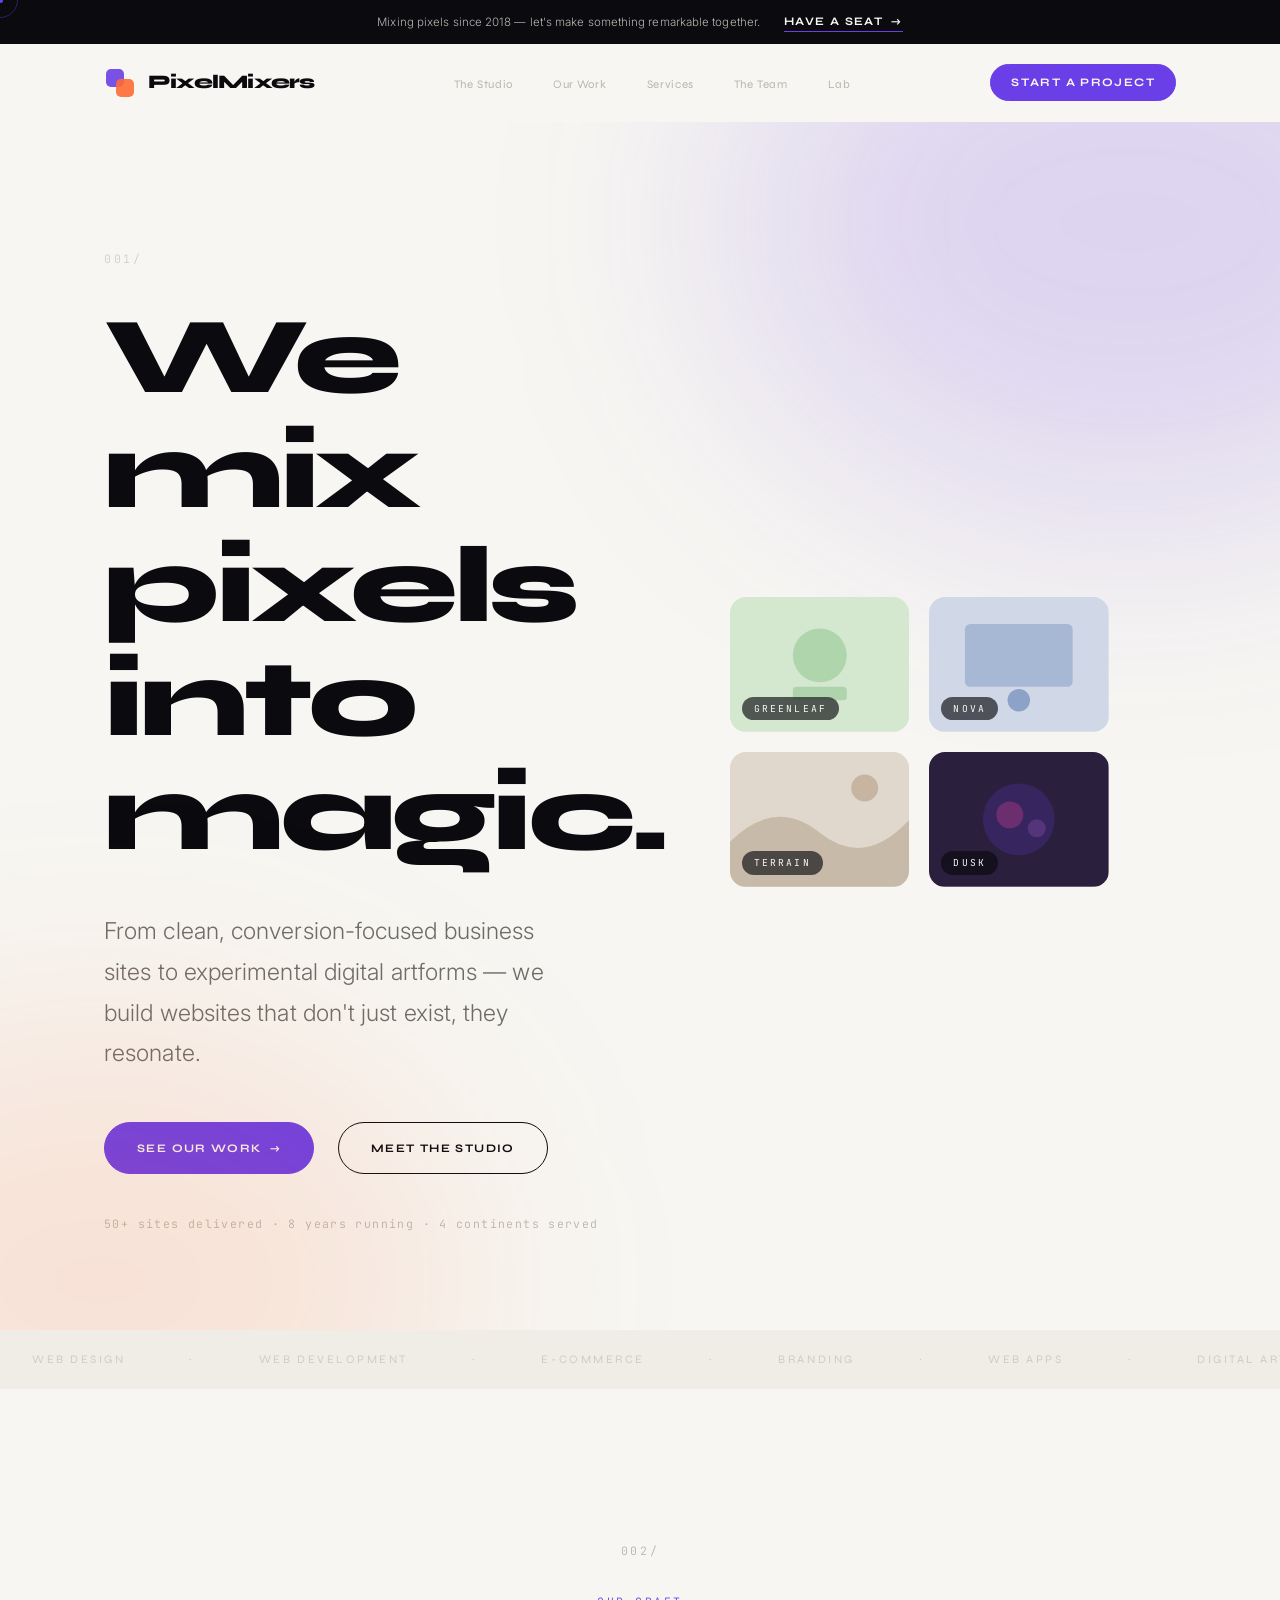
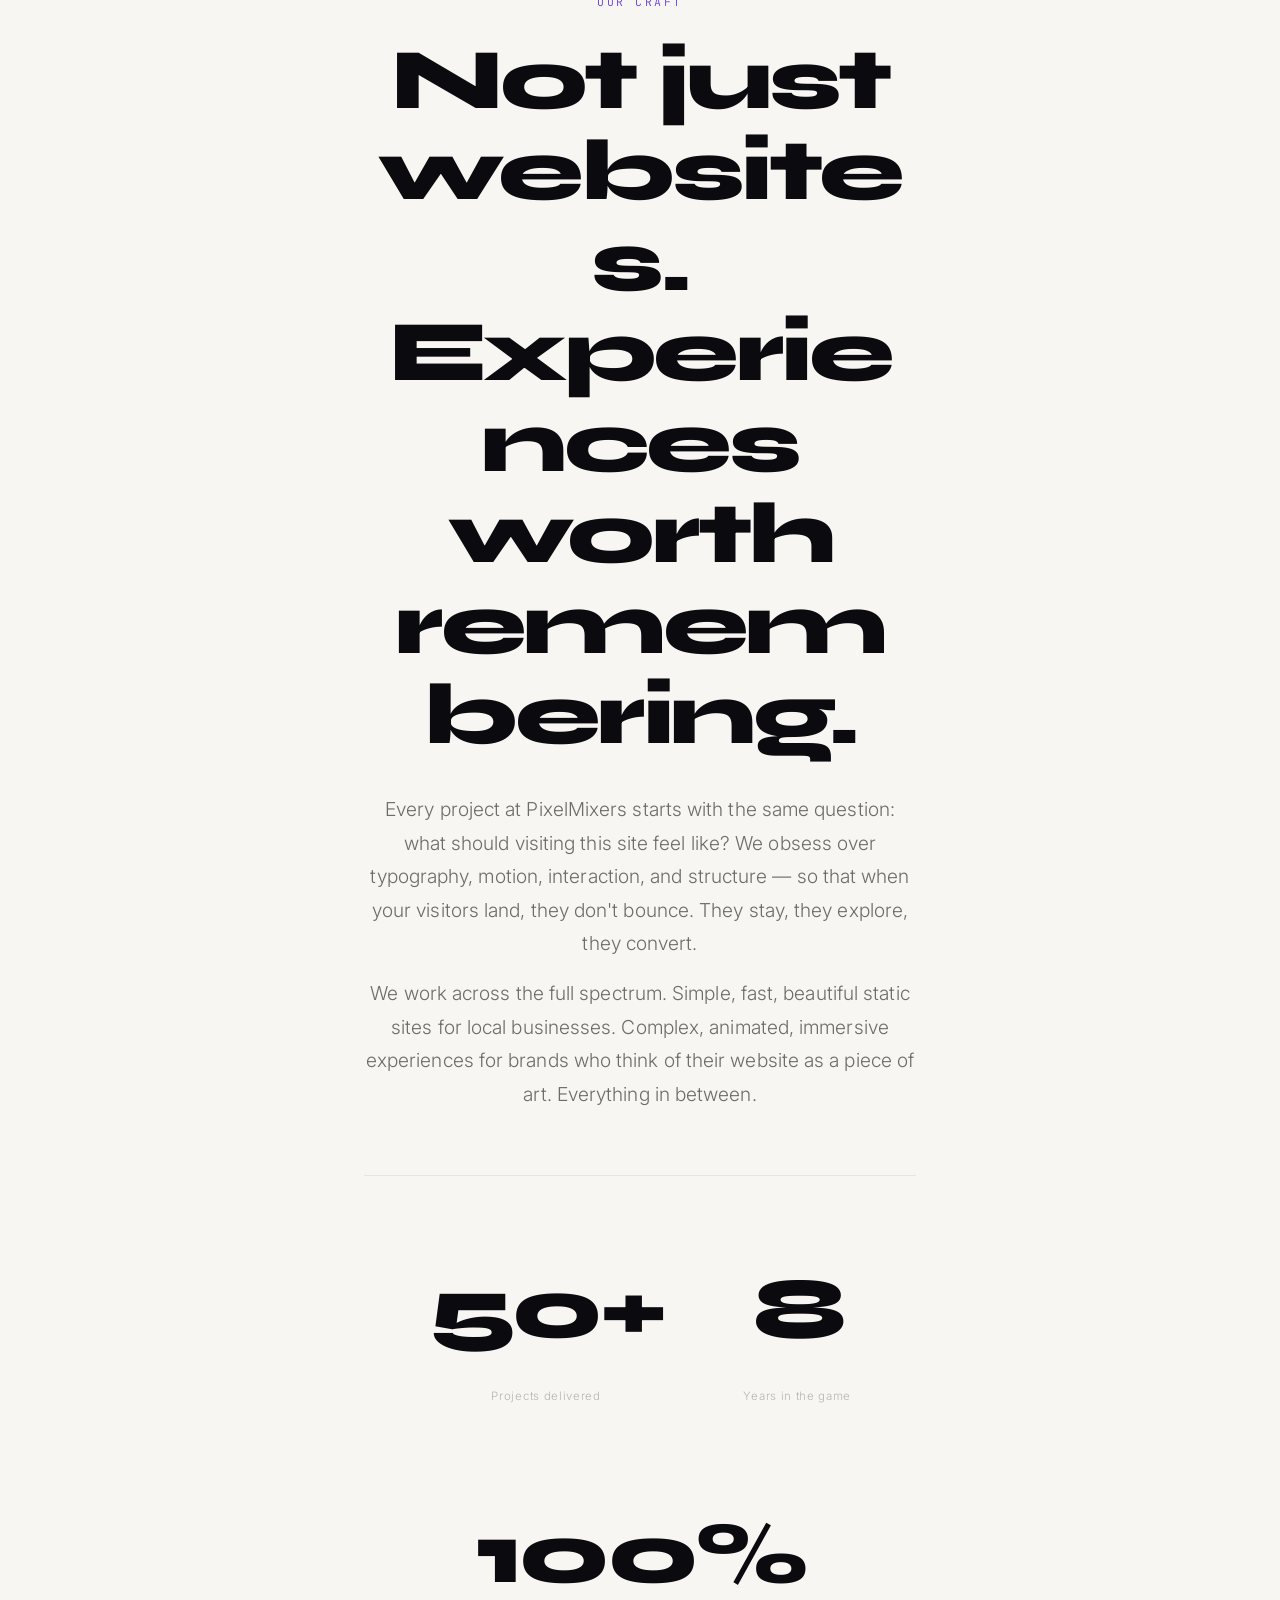
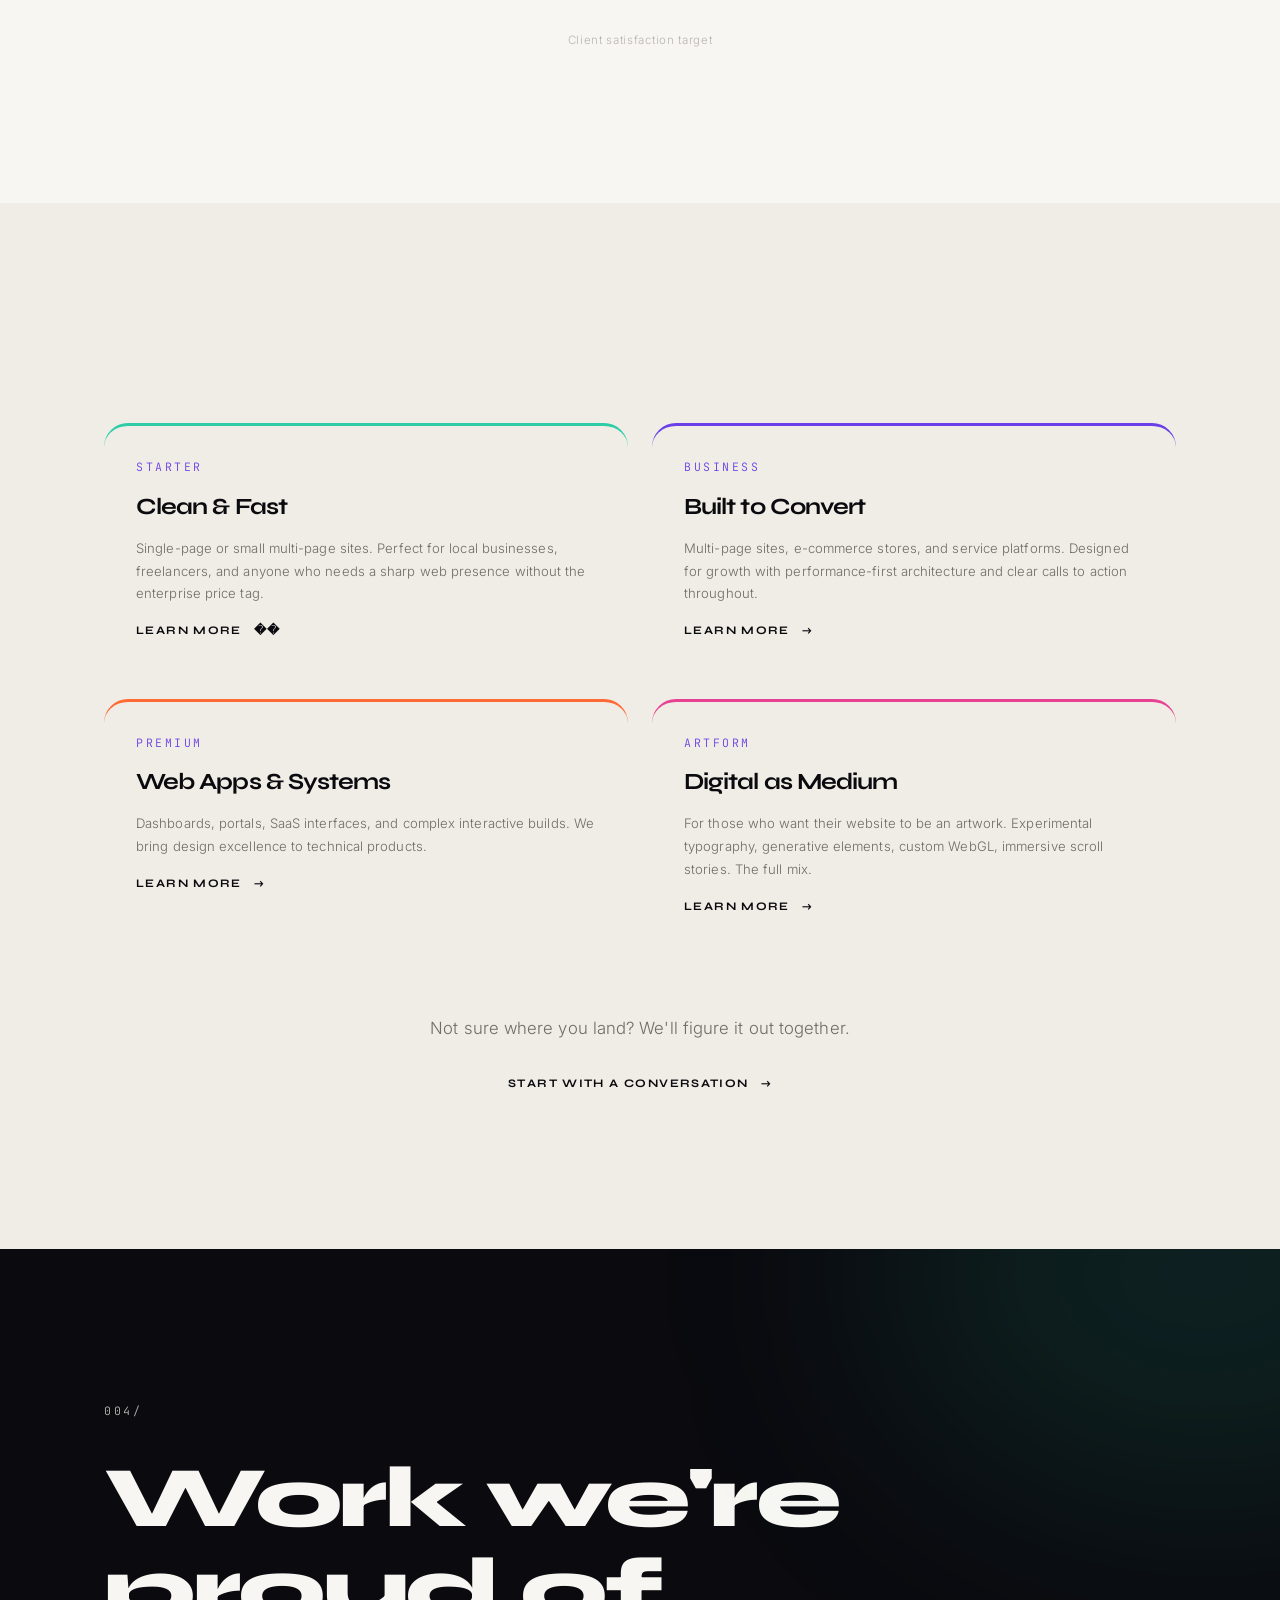
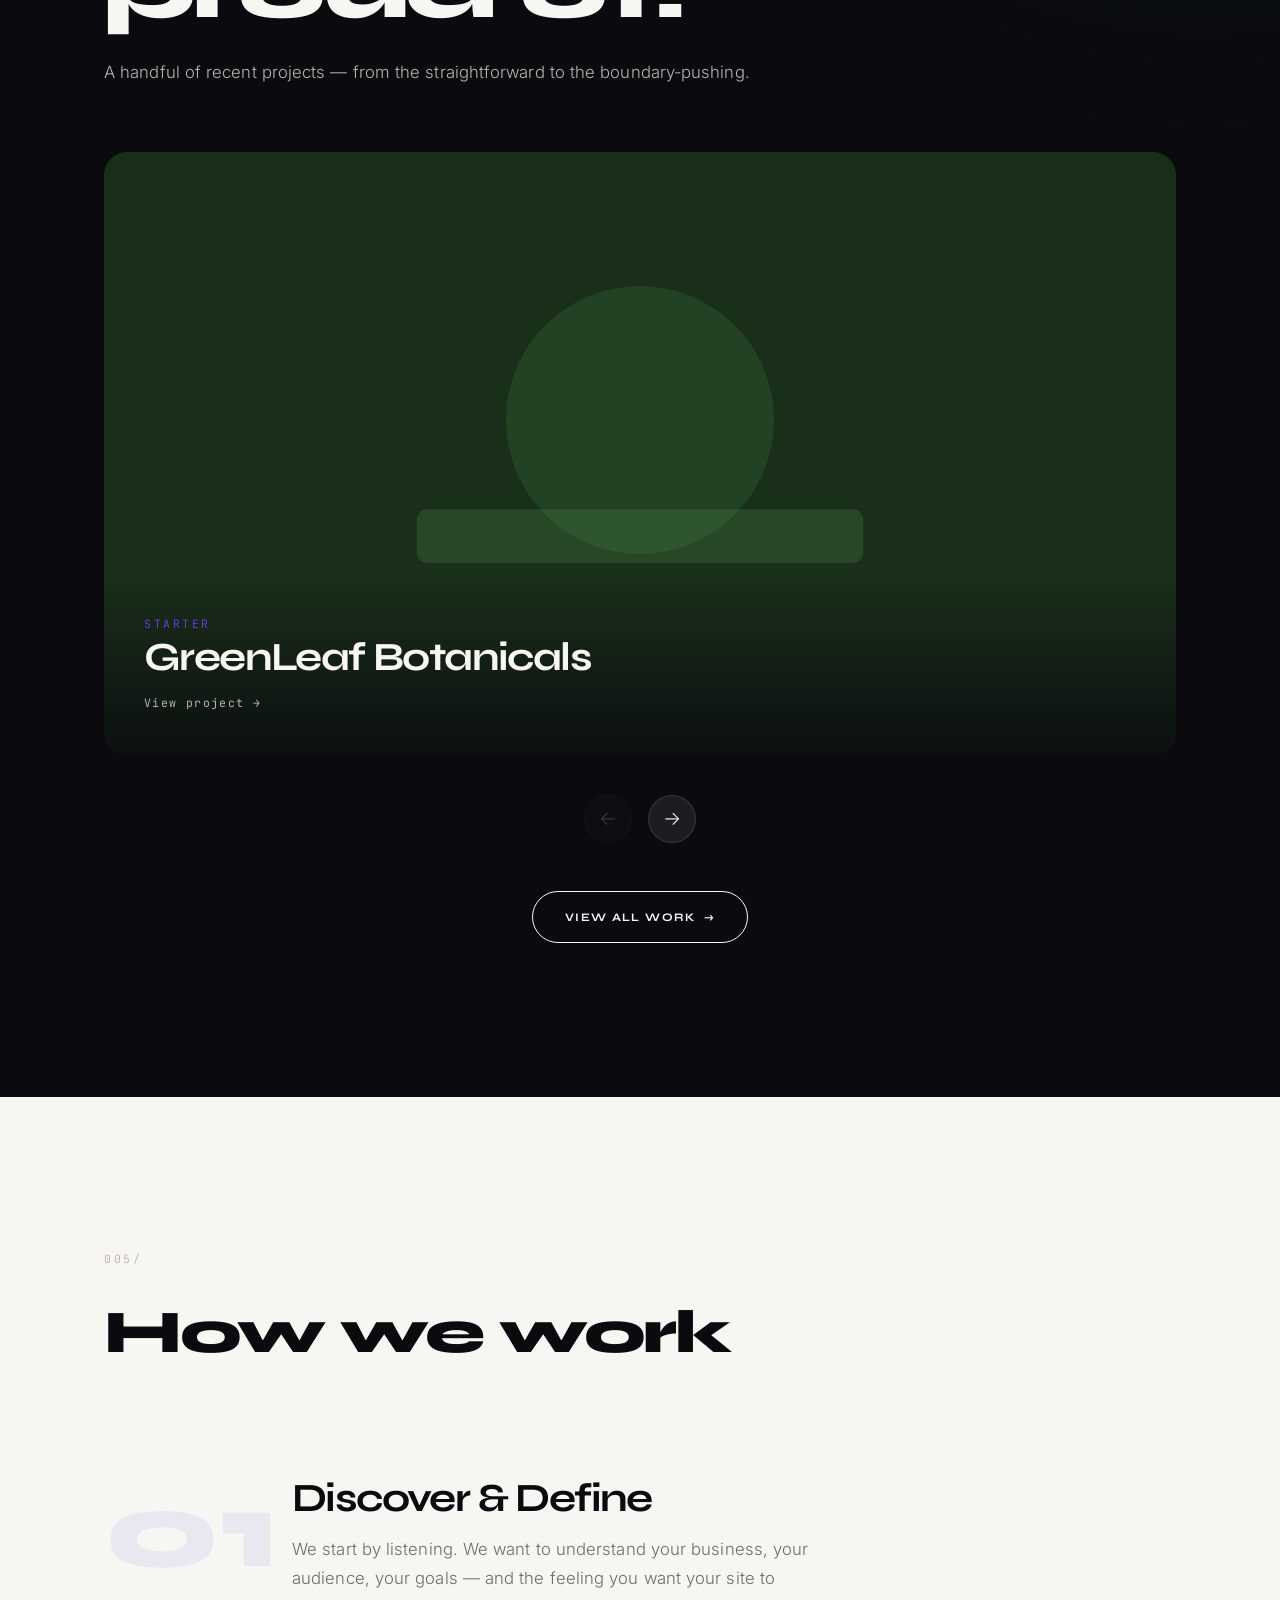
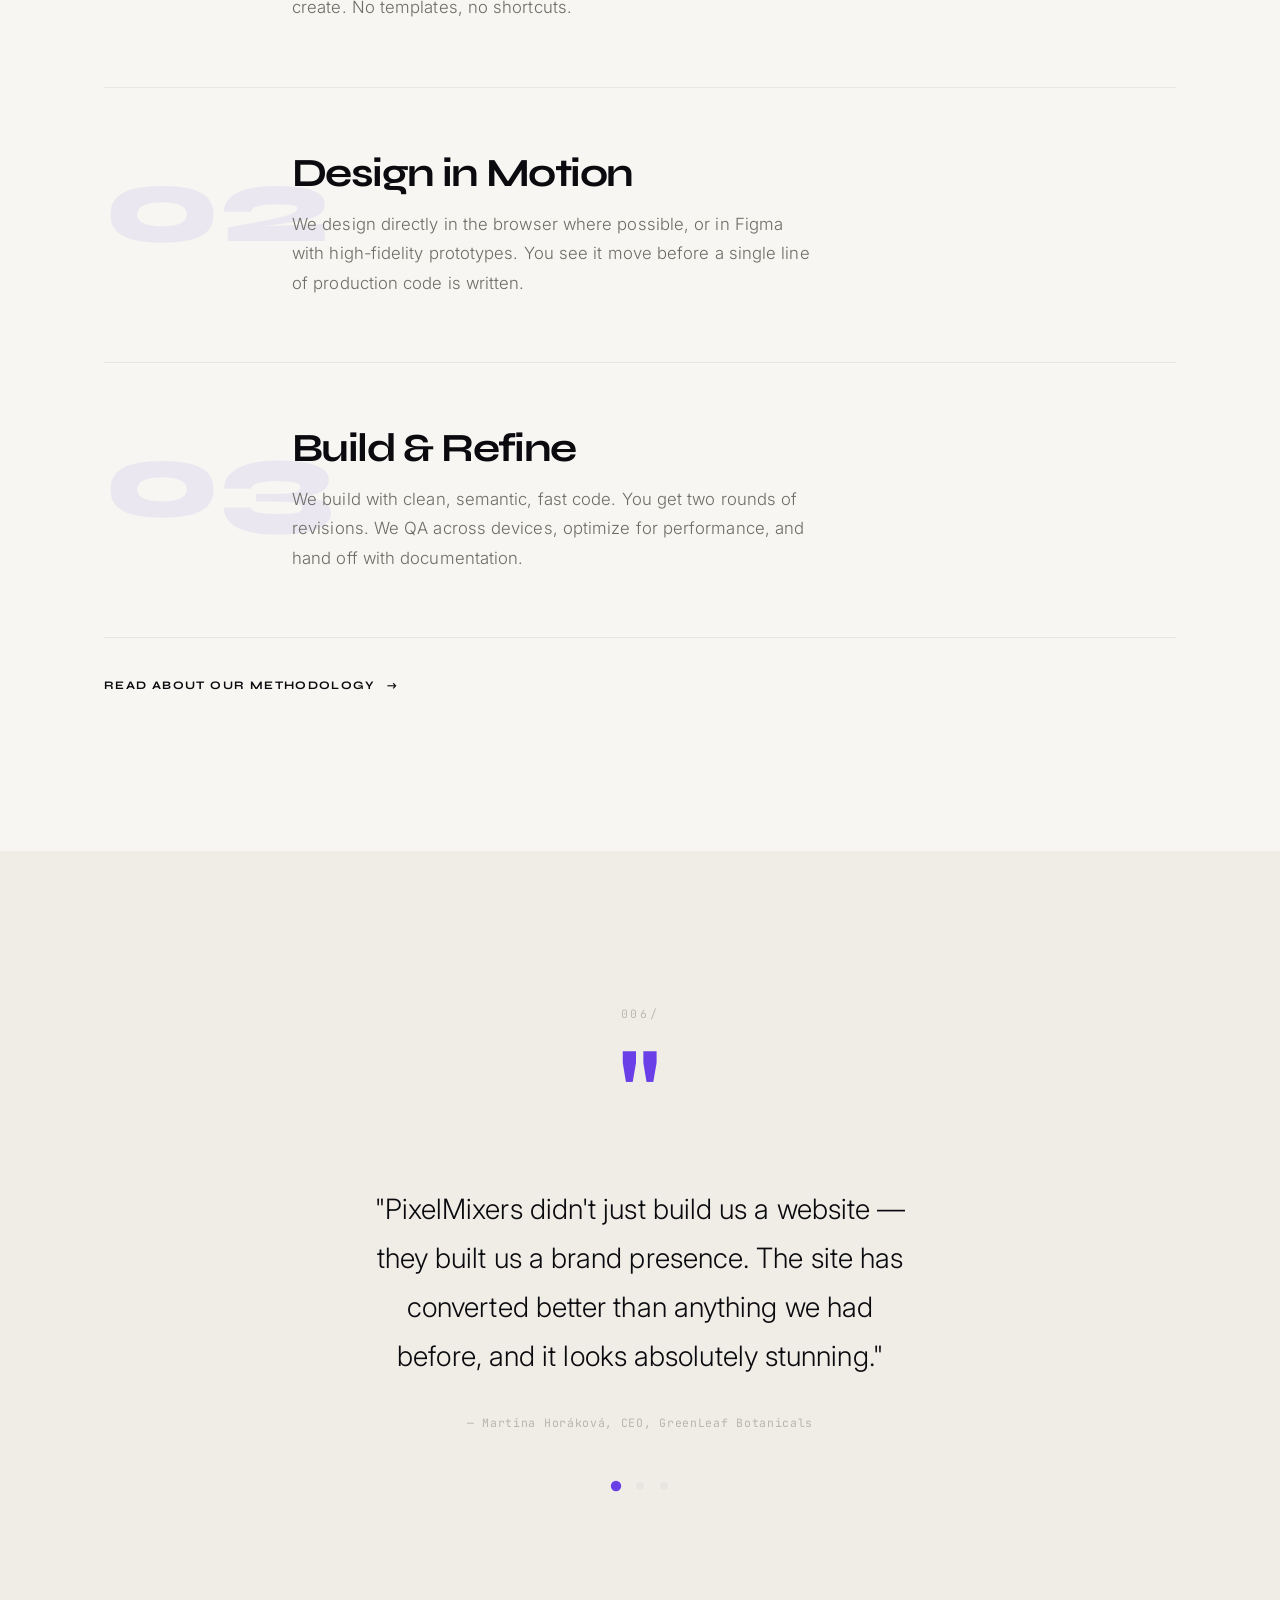
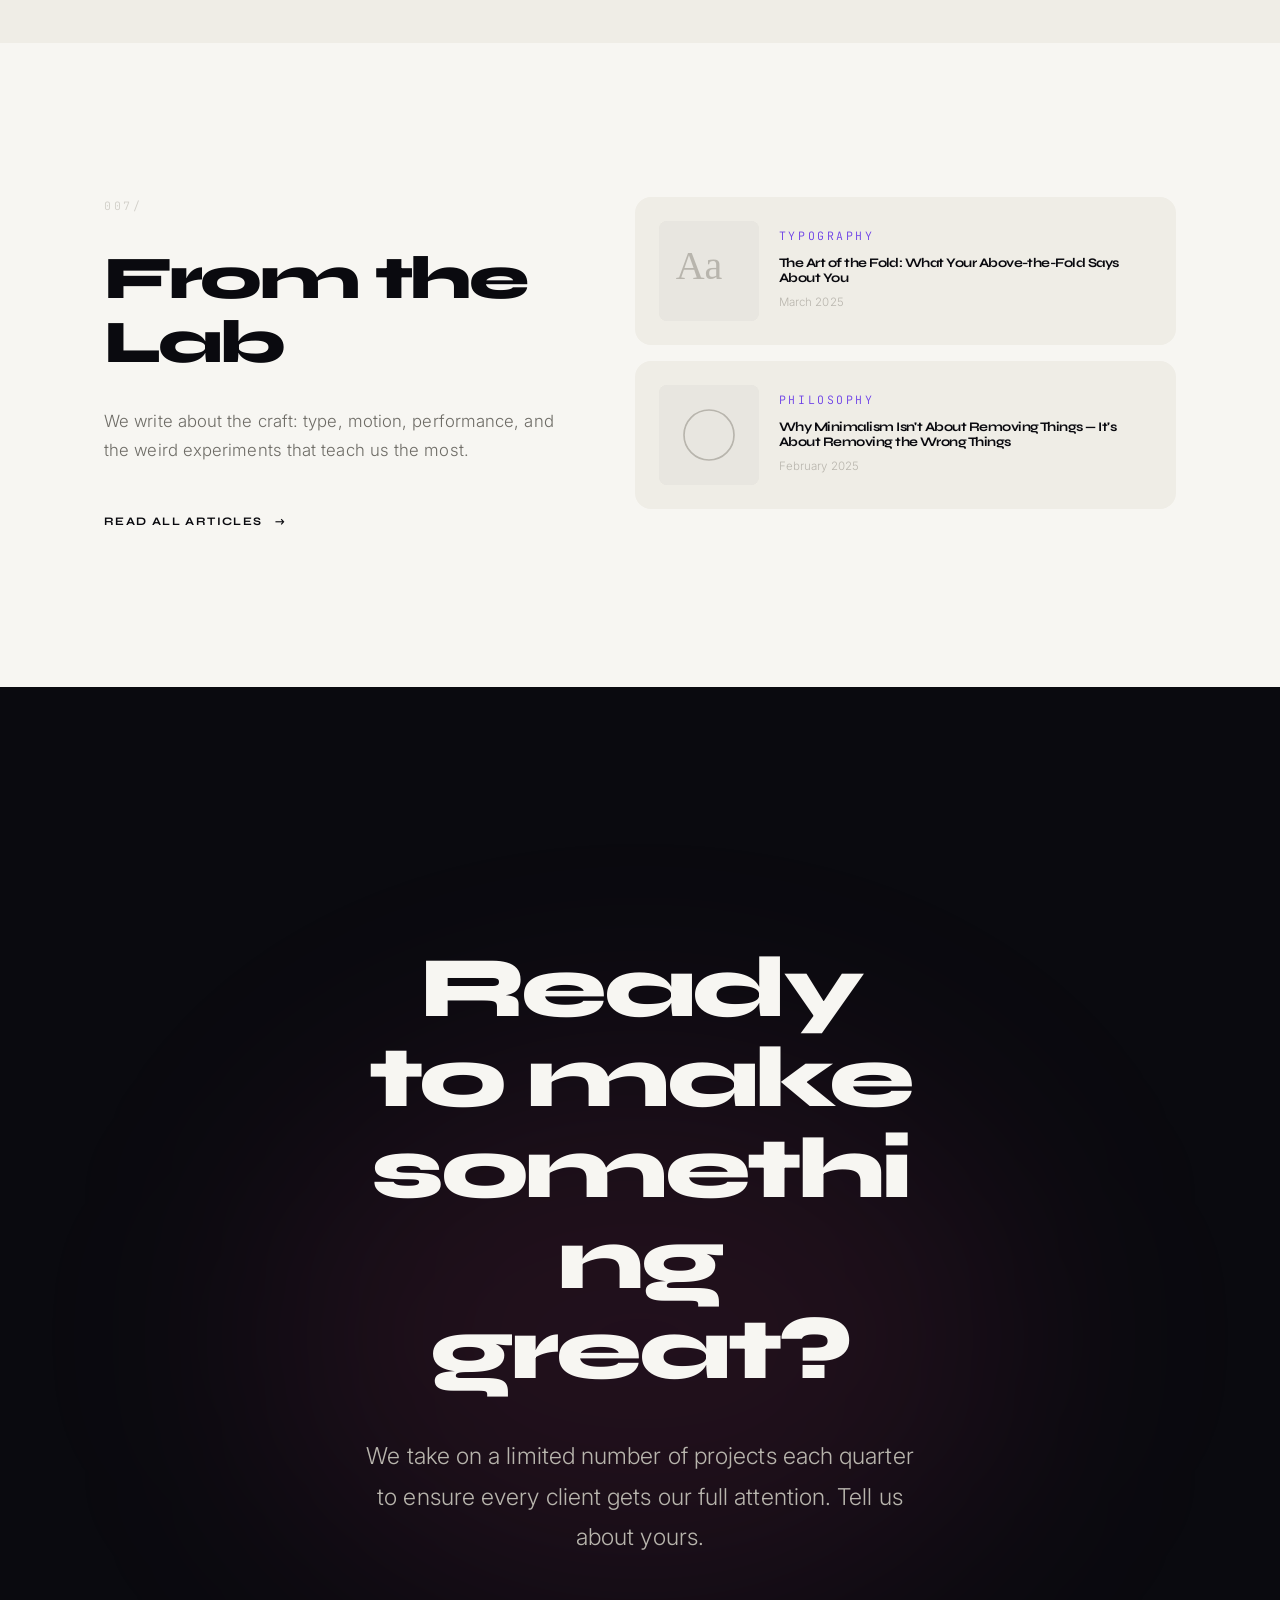
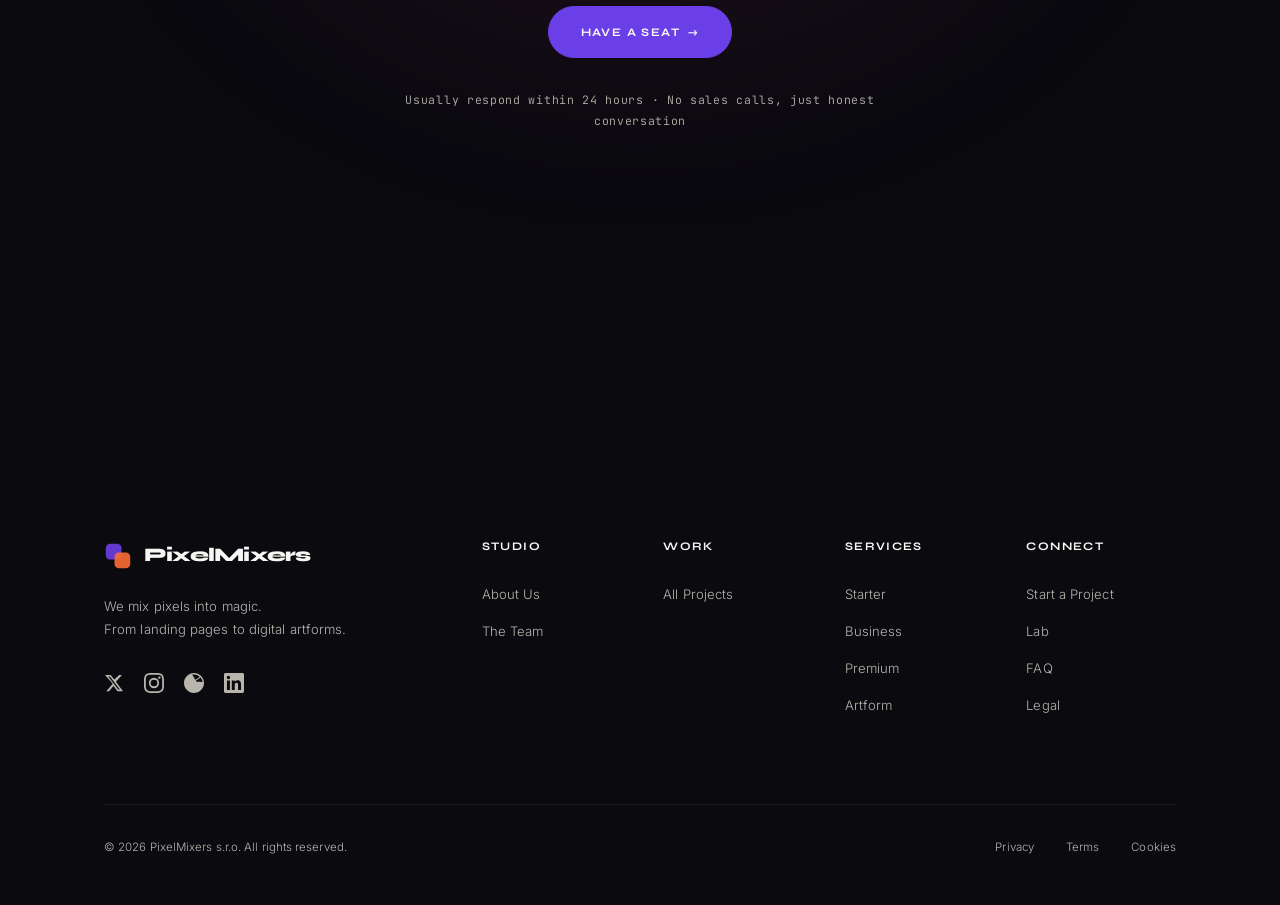
==== index.html @ 15a85266 "Major design overhaul: match anima.ai editorial aesthetic - 2-3x more whitespace between sections (s" ====
<!DOCTYPE html>
<html lang="en">
<head>
  <meta charset="UTF-8">
  <meta name="viewport" content="width=device-width, initial-scale=1.0">
  <title>PixelMixers — We Mix Pixels Into Magic</title>
  <meta name="description" content="PixelMixers is a web design and development studio crafting websites from clean business sites to full digital artforms. Based in Central Europe, working globally.">
  <meta property="og:title" content="PixelMixers — We Mix Pixels Into Magic">
  <meta property="og:description" content="From clean landing pages to experimental digital experiences — we build websites that mean something.">
  <meta property="og:type" content="website">
  <link rel="preconnect" href="https://fonts.googleapis.com">
  <link rel="preconnect" href="https://fonts.gstatic.com" crossorigin>
  <link href="https://fonts.googleapis.com/css2?family=Inter:wght@300;400;500&family=JetBrains+Mono:wght@400&family=Syne:wght@400;700;800&display=swap" rel="stylesheet">
  <link rel="stylesheet" href="/assets/css/tokens.css">
  <link rel="stylesheet" href="/assets/css/typography.css">
  <link rel="stylesheet" href="/assets/css/reset.css">
  <link rel="stylesheet" href="/assets/css/layout.css">
  <link rel="stylesheet" href="/assets/css/components.css">
  <link rel="stylesheet" href="/assets/css/animations.css">
  <link rel="stylesheet" href="/assets/css/pages/home.css">
</head>
<body>

  <!-- CTA Banner -->
  <div class="cta-banner" role="complementary">
    <div class="cta-banner__inner">
      <span class="cta-banner__text">Mixing pixels since 2018 — let's make something remarkable together.</span>
      <a href="/contact/" class="cta-banner__link">Have a seat <span class="arrow" aria-hidden="true">→</span></a>
    </div>
  </div>

  <!-- Navigation -->
  <header class="site-nav" id="site-nav">
    <div class="site-nav__inner">
      <a href="/" class="site-nav__logo" aria-label="PixelMixers — Home">
        <svg class="logo-mark" width="32" height="32" viewBox="0 0 32 32" aria-hidden="true">
          <rect x="2" y="2" width="18" height="18" rx="5" fill="#6B3FE7" opacity="0.9"/>
          <rect x="12" y="12" width="18" height="18" rx="5" fill="#FF6B35" opacity="0.9"/>
        </svg>
        <span class="logo-wordmark">PixelMixers</span>
      </a>
      <nav class="site-nav__links" aria-label="Primary navigation">
        <ul role="list">
          <li><a href="/the-studio/">The Studio</a></li>
          <li><a href="/our-work/">Our Work</a></li>
          <li><a href="/services/">Services</a></li>
          <li><a href="/the-team/">The Team</a></li>
          <li><a href="/lab/">Lab</a></li>
        </ul>
      </nav>
      <div class="site-nav__actions">
        <a href="/contact/" class="btn-primary btn-sm">Start a project</a>
        <button class="nav-toggle" aria-label="Open navigation menu" aria-expanded="false" aria-controls="mobile-nav">
          <span></span><span></span><span></span>
        </button>
      </div>
    </div>
    <div class="mobile-nav" id="mobile-nav" aria-hidden="true">
      <ul role="list">
        <li><a href="/the-studio/">The Studio</a></li>
        <li><a href="/our-work/">Our Work</a></li>
        <li><a href="/services/">Services</a></li>
        <li><a href="/the-team/">The Team</a></li>
        <li><a href="/lab/">Lab</a></li>
        <li><a href="/contact/">Start a project</a></li>
      </ul>
    </div>
  </header>

  <main class="page-enter">

    <!-- 001/ Hero -->
    <section class="section section--chalk hero">
      <div class="glow-ellipse glow-ellipse--violet glow-ellipse--top-right" aria-hidden="true"></div>
      <div class="glow-ellipse glow-ellipse--tangerine glow-ellipse--bottom-left" aria-hidden="true"></div>
      <div class="container">
        <div class="hero__grid">
          <div>
            <span class="section-label">001/</span>
            <h1 class="hero__heading" data-reveal="fade-up">We mix pixels<br>into magic.</h1>
            <p class="hero__sub" data-reveal="fade-up" data-reveal-delay="100">
              From clean, conversion-focused business sites to experimental digital artforms —
              we build websites that don't just exist, they resonate.
            </p>
            <div class="hero__ctas" data-reveal="fade-up" data-reveal-delay="200">
              <a href="/our-work/" class="btn-primary">See our work <span class="arrow" aria-hidden="true">→</span></a>
              <a href="/the-studio/" class="btn-secondary">Meet the studio</a>
            </div>
            <p class="hero__proof" data-reveal="fade-in" data-reveal-delay="400">
              50+ sites delivered · 8 years running · 4 continents served
            </p>
          </div>
          <div class="hero__mosaic" data-reveal="fade-up" data-reveal-delay="300">
            <div class="hero__thumb">
              <svg viewBox="0 0 400 300" xmlns="http://www.w3.org/2000/svg"><rect width="400" height="300" fill="#D4E8D0"/><circle cx="200" cy="130" r="60" fill="#8BC48A" opacity="0.5"/><rect x="140" y="200" width="120" height="30" rx="8" fill="#5BA35B" opacity="0.3"/></svg>
              <span class="hero__thumb-label">Greenleaf</span>
            </div>
            <div class="hero__thumb">
              <svg viewBox="0 0 400 300" xmlns="http://www.w3.org/2000/svg"><rect width="400" height="300" fill="#D0D8E8"/><rect x="80" y="60" width="240" height="140" rx="12" fill="#4A6FA5" opacity="0.3"/><circle cx="200" cy="230" r="25" fill="#4A6FA5" opacity="0.5"/></svg>
              <span class="hero__thumb-label">Nova</span>
            </div>
            <div class="hero__thumb">
              <svg viewBox="0 0 400 300" xmlns="http://www.w3.org/2000/svg"><rect width="400" height="300" fill="#E0D8CC"/><path d="M0 200 Q100 100 200 180 Q300 260 400 150 L400 300 L0 300Z" fill="#8B7355" opacity="0.3"/><circle cx="300" cy="80" r="30" fill="#A08060" opacity="0.4"/></svg>
              <span class="hero__thumb-label">Terrain</span>
            </div>
            <div class="hero__thumb">
              <svg viewBox="0 0 400 300" xmlns="http://www.w3.org/2000/svg"><rect width="400" height="300" fill="#2A1F3D"/><circle cx="200" cy="150" r="80" fill="#6B3FE7" opacity="0.2"/><circle cx="180" cy="140" r="30" fill="#E84393" opacity="0.3"/><circle cx="240" cy="170" r="20" fill="#9B59B6" opacity="0.3"/></svg>
              <span class="hero__thumb-label">Dusk</span>
            </div>
          </div>
        </div>
      </div>
    </section>

    <!-- Marquee -->
    <div class="marquee" aria-hidden="true">
      <div class="marquee__track">
        <span>Web Design</span><span>·</span><span>Web Development</span><span>·</span>
        <span>E-Commerce</span><span>·</span><span>Branding</span><span>·</span>
        <span>Web Apps</span><span>·</span><span>Digital Artforms</span><span>·</span>
        <span>Web Design</span><span>·</span><span>Web Development</span><span>·</span>
        <span>E-Commerce</span><span>·</span><span>Branding</span><span>·</span>
        <span>Web Apps</span><span>·</span><span>Digital Artforms</span><span>·</span>
      </div>
    </div>

    <!-- 002/ What We Do -->
    <section class="section section--chalk">
      <div class="container container--text text-center">
        <span class="section-label" data-reveal="fade-in">002/</span>
        <span class="eyebrow" data-reveal="fade-in">Our Craft</span>
        <h2 class="home-heading" data-reveal="fade-up">
          Not just websites.<br>Experiences worth<br>remembering.
        </h2>
        <p class="home-body" data-reveal="fade-up" data-reveal-delay="100">
          Every project at PixelMixers starts with the same question: what should visiting this site
          feel like? We obsess over typography, motion, interaction, and structure — so that when
          your visitors land, they don't bounce. They stay, they explore, they convert.
        </p>
        <p class="home-body" style="margin-top:var(--space-4)" data-reveal="fade-up" data-reveal-delay="150">
          We work across the full spectrum. Simple, fast, beautiful static sites for local businesses.
          Complex, animated, immersive experiences for brands who think of their website as a
          piece of art. Everything in between.
        </p>
        <div class="stats" data-reveal="fade-up" data-reveal-delay="200">
          <div class="text-center">
            <div class="stat__number">50+</div>
            <div class="stat__label">Projects delivered</div>
          </div>
          <div class="text-center">
            <div class="stat__number">8</div>
            <div class="stat__label">Years in the game</div>
          </div>
          <div class="text-center">
            <div class="stat__number">100%</div>
            <div class="stat__label">Client satisfaction target</div>
          </div>
        </div>
      </div>
    </section>

    <!-- 003/ Services Overview -->
    <section class="section section--paper">
      <div class="container">
        <span class="section-label" data-reveal="fade-in">003/</span>
        <div class="grid grid--2" style="margin-top:var(--space-12);gap:var(--space-6)">
          <a href="/services/#starter" class="card card--stripe card--stripe-mint" data-reveal="fade-up">
            <div class="card__body">
              <span class="card__tag">Starter</span>
              <h3 class="card__title">Clean & Fast</h3>
              <p class="card__excerpt">Single-page or small multi-page sites. Perfect for local businesses, freelancers, and anyone who needs a sharp web presence without the enterprise price tag.</p>
              <span class="btn-ghost" style="margin-top:var(--space-4)">Learn more <span class="arrow" aria-hidden="true">��</span></span>
            </div>
          </a>
          <a href="/services/#business" class="card card--stripe card--stripe-violet" data-reveal="fade-up" data-reveal-delay="100">
            <div class="card__body">
              <span class="card__tag">Business</span>
              <h3 class="card__title">Built to Convert</h3>
              <p class="card__excerpt">Multi-page sites, e-commerce stores, and service platforms. Designed for growth with performance-first architecture and clear calls to action throughout.</p>
              <span class="btn-ghost" style="margin-top:var(--space-4)">Learn more <span class="arrow" aria-hidden="true">→</span></span>
            </div>
          </a>
          <a href="/services/#premium" class="card card--stripe card--stripe-tangerine" data-reveal="fade-up" data-reveal-delay="200">
            <div class="card__body">
              <span class="card__tag">Premium</span>
              <h3 class="card__title">Web Apps & Systems</h3>
              <p class="card__excerpt">Dashboards, portals, SaaS interfaces, and complex interactive builds. We bring design excellence to technical products.</p>
              <span class="btn-ghost" style="margin-top:var(--space-4)">Learn more <span class="arrow" aria-hidden="true">→</span></span>
            </div>
          </a>
          <a href="/services/#artform" class="card card--stripe card--stripe-rose" data-reveal="fade-up" data-reveal-delay="300">
            <div class="card__body">
              <span class="card__tag">Artform</span>
              <h3 class="card__title">Digital as Medium</h3>
              <p class="card__excerpt">For those who want their website to be an artwork. Experimental typography, generative elements, custom WebGL, immersive scroll stories. The full mix.</p>
              <span class="btn-ghost" style="margin-top:var(--space-4)">Learn more <span class="arrow" aria-hidden="true">→</span></span>
            </div>
          </a>
        </div>
        <div class="text-center" style="margin-top:var(--space-16)" data-reveal="fade-up">
          <p style="color:var(--color-ash);font-weight:300;margin-bottom:var(--space-6)">Not sure where you land? We'll figure it out together.</p>
          <a href="/contact/" class="btn-ghost">Start with a conversation <span class="arrow" aria-hidden="true">→</span></a>
        </div>
      </div>
    </section>

    <!-- 004/ Featured Work -->
    <section class="section section--dark">
      <div class="glow-ellipse glow-ellipse--mint glow-ellipse--top-right" aria-hidden="true"></div>
      <div class="container">
        <span class="section-label" style="color:var(--color-dust)" data-reveal="fade-in">004/</span>
        <h2 class="home-heading" style="color:var(--color-chalk)" data-reveal="fade-up">
          Work we're<br>proud of.
        </h2>
        <p style="color:var(--color-dust);font-weight:300;margin-top:var(--space-6);margin-bottom:var(--space-16)" data-reveal="fade-up">
          A handful of recent projects — from the straightforward to the boundary-pushing.
        </p>

        <div class="carousel" data-carousel data-reveal="fade-up" data-reveal-delay="100">
          <div class="carousel__track">
            <div class="carousel__item">
              <div class="work-slide">
                <svg viewBox="0 0 1200 675" xmlns="http://www.w3.org/2000/svg"><rect width="1200" height="675" fill="#1A2F1A"/><circle cx="600" cy="300" r="150" fill="#3A6B3A" opacity="0.3"/><rect x="350" y="400" width="500" height="60" rx="12" fill="#5BA35B" opacity="0.2"/></svg>
                <div class="work-slide__overlay">
                  <span class="work-slide__tag">Starter</span>
                  <h3 class="work-slide__title">GreenLeaf Botanicals</h3>
                  <a href="/our-work/project/greenleaf-rebrand/" class="work-slide__link">View project →</a>
                </div>
              </div>
            </div>
            <div class="carousel__item">
              <div class="work-slide">
                <svg viewBox="0 0 1200 675" xmlns="http://www.w3.org/2000/svg"><rect width="1200" height="675" fill="#0F1A2E"/><rect x="200" y="100" width="800" height="400" rx="20" fill="#1E3A5F" opacity="0.4"/><circle cx="600" cy="550" r="40" fill="#4A6FA5" opacity="0.5"/></svg>
                <div class="work-slide__overlay">
                  <span class="work-slide__tag">Business</span>
                  <h3 class="work-slide__title">Nova Commerce Platform</h3>
                  <a href="/our-work/project/nova-ecommerce/" class="work-slide__link">View project →</a>
                </div>
              </div>
            </div>
            <div class="carousel__item">
              <div class="work-slide">
                <svg viewBox="0 0 1200 675" xmlns="http://www.w3.org/2000/svg"><rect width="1200" height="675" fill="#2A1F10"/><path d="M0 500 Q300 200 600 400 Q900 600 1200 300 L1200 675 L0 675Z" fill="#5C4A2A" opacity="0.4"/></svg>
                <div class="work-slide__overlay">
                  <span class="work-slide__tag">Artform</span>
                  <h3 class="work-slide__title">Terrain — Experimental Navigation</h3>
                  <a href="/our-work/project/terrain-experimental/" class="work-slide__link">View project →</a>
                </div>
              </div>
            </div>
            <div class="carousel__item">
              <div class="work-slide">
                <svg viewBox="0 0 1200 675" xmlns="http://www.w3.org/2000/svg"><rect width="1200" height="675" fill="#1A0F2E"/><circle cx="400" cy="300" r="120" fill="#6B3FE7" opacity="0.15"/><circle cx="700" cy="350" r="80" fill="#E84393" opacity="0.15"/><circle cx="550" cy="250" r="50" fill="#9B59B6" opacity="0.2"/></svg>
                <div class="work-slide__overlay">
                  <span class="work-slide__tag">Artform</span>
                  <h3 class="work-slide__title">Dusk — Interactive Generative Art</h3>
                  <a href="/our-work/project/dusk-artform/" class="work-slide__link">View project →</a>
                </div>
              </div>
            </div>
          </div>
          <div class="carousel__controls">
            <button class="carousel__btn carousel__btn--prev" aria-label="Previous project">←</button>
            <button class="carousel__btn carousel__btn--next" aria-label="Next project">→</button>
          </div>
        </div>

        <div class="text-center" style="margin-top:var(--space-12)">
          <a href="/our-work/" class="btn-secondary">View all work <span class="arrow" aria-hidden="true">→</span></a>
        </div>
      </div>
    </section>

    <!-- 005/ Process -->
    <section class="section section--chalk">
      <div class="container">
        <span class="section-label" data-reveal="fade-in">005/</span>
        <h2 class="home-heading" style="font-size:var(--text-3xl);margin-bottom:var(--space-12)" data-reveal="fade-up">How we work</h2>

        <div class="process-step" data-reveal="fade-up">
          <div class="process-number">01</div>
          <div>
            <h3 class="process-title">Discover & Define</h3>
            <p class="process-body">We start by listening. We want to understand your business, your audience, your goals — and the feeling you want your site to create. No templates, no shortcuts.</p>
          </div>
        </div>
        <div class="process-step" data-reveal="fade-up" data-reveal-delay="100">
          <div class="process-number">02</div>
          <div>
            <h3 class="process-title">Design in Motion</h3>
            <p class="process-body">We design directly in the browser where possible, or in Figma with high-fidelity prototypes. You see it move before a single line of production code is written.</p>
          </div>
        </div>
        <div class="process-step" data-reveal="fade-up" data-reveal-delay="200">
          <div class="process-number">03</div>
          <div>
            <h3 class="process-title">Build & Refine</h3>
            <p class="process-body">We build with clean, semantic, fast code. You get two rounds of revisions. We QA across devices, optimize for performance, and hand off with documentation.</p>
          </div>
        </div>

        <div style="margin-top:var(--space-8)" data-reveal="fade-up">
          <a href="/the-studio/#methodology" class="btn-ghost">Read about our methodology <span class="arrow" aria-hidden="true">→</span></a>
        </div>
      </div>
    </section>

    <!-- 006/ Testimonials -->
    <section class="section section--paper testimonial-section">
      <div class="container container--text text-center">
        <span class="section-label" data-reveal="fade-in">006/</span>
        <div class="testimonial-big-quote" aria-hidden="true" data-reveal="scale-up">"</div>

        <div class="testimonial-slide is-active">
          <p class="testimonial-quote">"PixelMixers didn't just build us a website — they built us a brand presence. The site has converted better than anything we had before, and it looks absolutely stunning."</p>
          <p class="testimonial-author">— Martina Horáková, CEO, GreenLeaf Botanicals</p>
        </div>
        <div class="testimonial-slide">
          <p class="testimonial-quote">"Working with the PixelMixers team felt collaborative and creatively exciting from day one. They pushed us to think bigger and delivered something we genuinely didn't think was possible at our budget."</p>
          <p class="testimonial-author">— David Park, Founder, Nova Commerce</p>
        </div>
        <div class="testimonial-slide">
          <p class="testimonial-quote">"The Terrain project was a genuine experiment — we wanted something that had never been done before. PixelMixers understood the brief immediately and executed it flawlessly."</p>
          <p class="testimonial-author">— Ingrid Svensson, Art Director, Terrain Studio</p>
        </div>

        <div class="testimonial-dots">
          <button class="testimonial-dot is-active" aria-label="Testimonial 1"></button>
          <button class="testimonial-dot" aria-label="Testimonial 2"></button>
          <button class="testimonial-dot" aria-label="Testimonial 3"></button>
        </div>
      </div>
    </section>

    <!-- 007/ Lab Teaser -->
    <section class="section section--chalk">
      <div class="container">
        <div class="lab-teaser__grid">
          <div data-reveal="fade-up">
            <span class="section-label">007/</span>
            <h2 class="home-heading" style="font-size:var(--text-3xl)">From the Lab</h2>
            <p style="color:var(--color-ash);font-weight:300;line-height:var(--leading-relaxed);margin-top:var(--space-8);margin-bottom:var(--space-10)">
              We write about the craft: type, motion, performance, and the weird experiments that teach us the most.
            </p>
            <a href="/lab/" class="btn-ghost">Read all articles <span class="arrow" aria-hidden="true">→</span></a>
          </div>
          <div class="flex flex--col gap-4" data-reveal="fade-up" data-reveal-delay="100">
            <a href="/lab/posts/the-art-of-the-fold/" class="lab-card">
              <div class="lab-card__image">
                <svg viewBox="0 0 120 120" xmlns="http://www.w3.org/2000/svg"><rect width="120" height="120" fill="#E8E6E0"/><text x="20" y="70" font-size="48" fill="#B8B5AD" font-family="serif">Aa</text></svg>
              </div>
              <div>
                <span class="lab-card__tag">Typography</span>
                <h3 class="lab-card__title">The Art of the Fold: What Your Above-the-Fold Says About You</h3>
                <span class="lab-card__date">March 2025</span>
              </div>
            </a>
            <a href="/lab/posts/why-minimalism-wins/" class="lab-card">
              <div class="lab-card__image">
                <svg viewBox="0 0 120 120" xmlns="http://www.w3.org/2000/svg"><rect width="120" height="120" fill="#E8E6E0"/><circle cx="60" cy="60" r="30" fill="none" stroke="#B8B5AD" stroke-width="2"/></svg>
              </div>
              <div>
                <span class="lab-card__tag">Philosophy</span>
                <h3 class="lab-card__title">Why Minimalism Isn't About Removing Things — It's About Removing the Wrong Things</h3>
                <span class="lab-card__date">February 2025</span>
              </div>
            </a>
          </div>
        </div>
      </div>
    </section>

    <!-- 008/ Final CTA -->
    <section class="section section--dark final-cta">
      <div class="glow-ellipse glow-ellipse--rose glow-ellipse--center" aria-hidden="true"></div>
      <div class="container container--text text-center" style="position:relative;z-index:1">
        <h2 class="home-heading" style="color:var(--color-chalk)" data-reveal="fade-up">
          Ready to make<br>something great?
        </h2>
        <p style="color:var(--color-dust);font-size:var(--text-lg);font-weight:300;margin-top:var(--space-10);margin-bottom:var(--space-12)" data-reveal="fade-up" data-reveal-delay="100">
          We take on a limited number of projects each quarter to ensure every client
          gets our full attention. Tell us about yours.
        </p>
        <a href="/contact/" class="btn-primary" data-reveal="fade-up" data-reveal-delay="200">Have a seat <span class="arrow" aria-hidden="true">→</span></a>
        <p class="final-cta__note" data-reveal="fade-in" data-reveal-delay="300">
          Usually respond within 24 hours · No sales calls, just honest conversation
        </p>
      </div>
    </section>

  </main>

  <!-- Footer -->
  <footer class="site-footer">
    <div class="site-footer__inner">
      <div class="footer-top">
        <div class="footer-brand">
          <a href="/" class="site-nav__logo" aria-label="PixelMixers">
            <svg class="logo-mark" width="28" height="28" viewBox="0 0 32 32" aria-hidden="true">
              <rect x="2" y="2" width="18" height="18" rx="5" fill="#6B3FE7" opacity="0.9"/>
              <rect x="12" y="12" width="18" height="18" rx="5" fill="#FF6B35" opacity="0.9"/>
            </svg>
            <span class="logo-wordmark" style="color:var(--color-chalk)">PixelMixers</span>
          </a>
          <p class="footer-tagline">We mix pixels into magic.<br>From landing pages to digital artforms.</p>
          <div class="footer-social">
            <a href="#" aria-label="Twitter" rel="noopener noreferrer"><svg width="20" height="20" viewBox="0 0 24 24" fill="currentColor"><path d="M18.244 2.25h3.308l-7.227 8.26 8.502 11.24H16.17l-4.714-6.231-5.401 6.231H2.746l7.73-8.835L1.254 2.25H8.08l4.258 5.63 5.906-5.63Zm-1.161 17.52h1.833L7.084 4.126H5.117z"/></svg></a>
            <a href="#" aria-label="Instagram" rel="noopener noreferrer"><svg width="20" height="20" viewBox="0 0 24 24" fill="currentColor"><path d="M12 2.163c3.204 0 3.584.012 4.85.07 3.252.148 4.771 1.691 4.919 4.919.058 1.265.069 1.645.069 4.849 0 3.205-.012 3.584-.069 4.849-.149 3.225-1.664 4.771-4.919 4.919-1.266.058-1.644.07-4.85.07-3.204 0-3.584-.012-4.849-.07-3.26-.149-4.771-1.699-4.919-4.92-.058-1.265-.07-1.644-.07-4.849 0-3.204.013-3.583.07-4.849.149-3.227 1.664-4.771 4.919-4.919 1.266-.057 1.645-.069 4.849-.069zM12 0C8.741 0 8.333.014 7.053.072 2.695.272.273 2.69.073 7.052.014 8.333 0 8.741 0 12c0 3.259.014 3.668.072 4.948.2 4.358 2.618 6.78 6.98 6.98C8.333 23.986 8.741 24 12 24c3.259 0 3.668-.014 4.948-.072 4.354-.2 6.782-2.618 6.979-6.98.059-1.28.073-1.689.073-4.948 0-3.259-.014-3.667-.072-4.947-.196-4.354-2.617-6.78-6.979-6.98C15.668.014 15.259 0 12 0zm0 5.838a6.162 6.162 0 100 12.324 6.162 6.162 0 000-12.324zM12 16a4 4 0 110-8 4 4 0 010 8zm6.406-11.845a1.44 1.44 0 100 2.881 1.44 1.44 0 000-2.881z"/></svg></a>
            <a href="#" aria-label="Dribbble" rel="noopener noreferrer"><svg width="20" height="20" viewBox="0 0 24 24" fill="currentColor"><path d="M12 0C5.374 0 0 5.373 0 12c0 6.628 5.374 12 12 12 6.628 0 12-5.372 12-12 0-6.627-5.372-12-12-12zm7.92 5.292a10.073 10.073 0 012.264 5.76c-.33-.066-3.63-.736-6.954-.319-.074-.18-.145-.363-.22-.546-.202-.494-.422-1-.648-1.49 3.65-1.485 5.314-3.63 5.558-3.405zM12 1.93c2.554 0 4.89.94 6.665 2.487-.21.245-1.709 2.253-5.225 3.574-1.634-2.999-3.44-5.465-3.716-5.83A10.22 10.22 0 0112 1.93z"/></svg></a>
            <a href="#" aria-label="LinkedIn" rel="noopener noreferrer"><svg width="20" height="20" viewBox="0 0 24 24" fill="currentColor"><path d="M20.447 20.452h-3.554v-5.569c0-1.328-.027-3.037-1.852-3.037-1.853 0-2.136 1.445-2.136 2.939v5.667H9.351V9h3.414v1.561h.046c.477-.9 1.637-1.85 3.37-1.85 3.601 0 4.267 2.37 4.267 5.455v6.286zM5.337 7.433a2.062 2.062 0 01-2.063-2.065 2.064 2.064 0 112.063 2.065zm1.782 13.019H3.555V9h3.564v11.452zM22.225 0H1.771C.792 0 0 .774 0 1.729v20.542C0 23.227.792 24 1.771 24h20.451C23.2 24 24 23.227 24 22.271V1.729C24 .774 23.2 0 22.222 0h.003z"/></svg></a>
          </div>
        </div>
        <div class="footer-nav-columns">
          <div class="footer-nav-col">
            <h4>Studio</h4>
            <ul role="list"><li><a href="/the-studio/">About Us</a></li><li><a href="/the-team/">The Team</a></li></ul>
          </div>
          <div class="footer-nav-col">
            <h4>Work</h4>
            <ul role="list"><li><a href="/our-work/">All Projects</a></li></ul>
          </div>
          <div class="footer-nav-col">
            <h4>Services</h4>
            <ul role="list"><li><a href="/services/#starter">Starter</a></li><li><a href="/services/#business">Business</a></li><li><a href="/services/#premium">Premium</a></li><li><a href="/services/#artform">Artform</a></li></ul>
          </div>
          <div class="footer-nav-col">
            <h4>Connect</h4>
            <ul role="list"><li><a href="/contact/">Start a Project</a></li><li><a href="/lab/">Lab</a></li><li><a href="/faq/">FAQ</a></li><li><a href="/legals/">Legal</a></li></ul>
          </div>
        </div>
      </div>
      <div class="footer-bottom">
        <p class="footer-copy">&copy; <span id="footer-year"></span> PixelMixers s.r.o. All rights reserved.</p>
        <div class="footer-legal-links">
          <a href="/legals/">Privacy</a>
          <a href="/legals/">Terms</a>
          <a href="/legals/">Cookies</a>
        </div>
      </div>
    </div>
  </footer>

  <script>document.getElementById('footer-year').textContent = new Date().getFullYear();</script>
  <script src="/assets/js/core/nav.js" defer></script>
  <script src="/assets/js/core/scroll-reveal.js" defer></script>
  <script src="/assets/js/core/carousel.js" defer></script>
  <script src="/assets/js/core/cursor.js" defer></script>
  <script src="/assets/js/pages/home.js" defer></script>
</body>
</html>
---- assets/css/tokens.css ----
:root {
  /* Brand primaries */
  --color-ink:        #0A0A0F;
  --color-chalk:      #F7F6F2;
  --color-paper:      #EFEDE6;

  /* Accent — the "mix" colors */
  --color-violet:     #6B3FE7;
  --color-tangerine:  #FF6B35;
  --color-mint:       #2ECDA7;
  --color-rose:       #E84393;

  /* Glow ellipse */
  --glow-violet:      rgba(107, 63, 231, 0.18);
  --glow-tangerine:   rgba(255, 107, 53, 0.14);
  --glow-mint:        rgba(46, 205, 167, 0.12);
  --glow-rose:        rgba(232, 67, 147, 0.10);

  /* Neutral scale */
  --color-smoke:      #E8E6E0;
  --color-dust:       #B8B5AD;
  --color-ash:        #6E6C66;
  --color-coal:       #2A2A30;

  /* Semantic */
  --text-primary:     var(--color-ink);
  --text-secondary:   var(--color-ash);
  --text-muted:       var(--color-dust);
  --text-inverse:     var(--color-chalk);

  /* Surface */
  --surface-base:     var(--color-chalk);
  --surface-raised:   var(--color-paper);
  --surface-dark:     var(--color-coal);
  --surface-ink:      var(--color-ink);

  /* Spacing — generous, magazine-like */
  --space-1:0.25rem;--space-2:0.5rem;--space-3:0.75rem;--space-4:1rem;
  --space-5:1.25rem;--space-6:1.5rem;--space-8:2rem;--space-10:2.5rem;
  --space-12:3rem;--space-16:4rem;--space-20:5rem;--space-24:6rem;
  --space-32:8rem;--space-40:10rem;--space-48:12rem;
  --space-56:14rem;--space-64:16rem;--space-80:20rem;

  /* Section vertical rhythm — like anima.ai */
  --section-pad: clamp(8rem, 12vw, 16rem);
  --section-pad-sm: clamp(5rem, 8vw, 10rem);

  /* Layout */
  --container-max:  1200px;
  --container-wide: 1000px;
  --container-text:  680px;
  --gutter:          clamp(1.5rem, 6vw, 4rem);

  /* Radius */
  --radius-sm:4px;--radius-md:8px;--radius-lg:16px;--radius-xl:24px;
  --radius-2xl:40px;--radius-full:9999px;

  /* Shadow */
  --shadow-sm:  0 1px 3px rgba(10,10,15,0.08);
  --shadow-md:  0 4px 16px rgba(10,10,15,0.10);
  --shadow-lg:  0 12px 40px rgba(10,10,15,0.12);
  --shadow-xl:  0 24px 80px rgba(10,10,15,0.16);
}
---- assets/css/typography.css ----
:root {
  --font-display: 'Syne', sans-serif;
  --font-body:    'Inter', sans-serif;
  --font-mono:    'JetBrains Mono', monospace;

  /* Type scale — larger, more dramatic like anima.ai */
  --text-xs:   clamp(0.65rem, 0.6rem + 0.2vw, 0.72rem);
  --text-sm:   clamp(0.75rem, 0.7rem + 0.2vw, 0.82rem);
  --text-base: clamp(0.95rem, 0.9rem + 0.25vw, 1.05rem);
  --text-md:   clamp(1.05rem, 0.95rem + 0.4vw, 1.2rem);
  --text-lg:   clamp(1.2rem, 1rem + 0.7vw, 1.45rem);
  --text-xl:   clamp(1.4rem, 1.1rem + 1vw, 1.75rem);
  --text-2xl:  clamp(1.8rem, 1.3rem + 1.8vw, 2.5rem);
  --text-3xl:  clamp(2.2rem, 1.5rem + 3vw, 3.8rem);
  --text-4xl:  clamp(2.8rem, 1.8rem + 4.5vw, 5.5rem);
  --text-5xl:  clamp(3.5rem, 2rem + 6vw, 8rem);
  --text-6xl:  clamp(5rem, 3rem + 8vw, 11rem);

  /* Line heights */
  --leading-tight:   1.05;
  --leading-snug:    1.2;
  --leading-normal:  1.6;
  --leading-relaxed: 1.75;

  /* Letter spacing */
  --tracking-tight:  -0.04em;
  --tracking-normal:  0em;
  --tracking-wide:    0.06em;
  --tracking-wider:   0.12em;
  --tracking-widest:  0.22em;
}

/* Global heading styles */
h1, h2, h3 {
  font-family: var(--font-display);
  font-weight: 800;
  letter-spacing: var(--tracking-tight);
  line-height: var(--leading-tight);
}

/* Body text — slightly lighter for that airy feel */
body {
  font-weight: 300;
  letter-spacing: 0.005em;
}

p {
  line-height: var(--leading-relaxed);
}
---- assets/css/layout.css ----
/* === Layout — Ultra-spacious editorial === */
.container { max-width: var(--container-max); margin: 0 auto; padding: 0 var(--gutter); }
.container--wide { max-width: var(--container-wide); }
.container--text { max-width: var(--container-text); margin-left: auto; margin-right: auto; }

.section {
  padding: var(--section-pad) 0;
  position: relative;
  overflow: hidden;
}
.section--dark { background: var(--color-ink); color: var(--color-chalk); }
.section--paper { background: var(--color-paper); }
.section--chalk { background: var(--color-chalk); }

.grid { display: grid; gap: var(--space-8); }
.grid--2 { grid-template-columns: repeat(2, 1fr); }
.grid--3 { grid-template-columns: repeat(3, 1fr); }
.grid--4 { grid-template-columns: repeat(4, 1fr); }

.flex { display: flex; }
.flex--center { align-items: center; justify-content: center; }
.flex--between { align-items: center; justify-content: space-between; }
.flex--wrap { flex-wrap: wrap; }
.flex--col { flex-direction: column; }
.gap-2 { gap: var(--space-2); }
.gap-4 { gap: var(--space-4); }
.gap-6 { gap: var(--space-6); }
.gap-8 { gap: var(--space-8); }
.gap-12 { gap: var(--space-12); }
.gap-16 { gap: var(--space-16); }

.text-center { text-align: center; }
.mx-auto { margin-left: auto; margin-right: auto; }

/* Responsive */
@media (max-width: 1024px) {
  .grid--4 { grid-template-columns: repeat(2, 1fr); }
  .grid--3 { grid-template-columns: repeat(2, 1fr); }
}
@media (max-width: 640px) {
  .grid--2, .grid--3, .grid--4 { grid-template-columns: 1fr; }
}
---- assets/css/components.css ----
/* =============================================
   Components — anima.ai inspired editorial style
   ============================================= */

/* === Section Label (001/) === */
.section-label {
  font-family: var(--font-mono);
  font-size: var(--text-xs);
  letter-spacing: var(--tracking-widest);
  color: var(--text-muted);
  text-transform: uppercase;
  display: block;
  margin-bottom: var(--space-8);
  opacity: 0.6;
}

/* === Eyebrow === */
.eyebrow {
  font-family: var(--font-mono);
  font-size: var(--text-xs);
  letter-spacing: var(--tracking-widest);
  color: var(--color-violet);
  text-transform: uppercase;
  margin-bottom: var(--space-6);
  display: block;
}

/* === Buttons — refined, minimal === */
.btn-primary {
  display: inline-flex; align-items: center; gap: var(--space-2);
  padding: var(--space-4) var(--space-8);
  background: var(--color-violet); color: var(--color-chalk);
  font-family: var(--font-display); font-size: var(--text-xs); font-weight: 700;
  letter-spacing: var(--tracking-wider); text-transform: uppercase;
  border: 1.5px solid var(--color-violet); border-radius: var(--radius-full);
  text-decoration: none; cursor: pointer;
  transition: all 0.4s cubic-bezier(0.23,1,0.32,1);
}
.btn-primary:hover {
  background: transparent; color: var(--color-violet);
  transform: translateY(-2px);
}

.btn-secondary {
  display: inline-flex; align-items: center; gap: var(--space-2);
  padding: var(--space-4) var(--space-8);
  background: transparent; color: var(--color-ink);
  font-family: var(--font-display); font-size: var(--text-xs); font-weight: 700;
  letter-spacing: var(--tracking-wider); text-transform: uppercase;
  border: 1.5px solid var(--color-ink); border-radius: var(--radius-full);
  text-decoration: none; cursor: pointer;
  transition: all 0.4s cubic-bezier(0.23,1,0.32,1);
}
.btn-secondary:hover { background: var(--color-ink); color: var(--color-chalk); transform: translateY(-2px); }
.section--dark .btn-secondary { color: var(--color-chalk); border-color: var(--color-chalk); }
.section--dark .btn-secondary:hover { background: var(--color-chalk); color: var(--color-ink); }

.btn-ghost {
  display: inline-flex; align-items: center; gap: var(--space-3);
  background: none; border: none; color: var(--color-ink);
  font-family: var(--font-display); font-size: var(--text-xs); font-weight: 700;
  letter-spacing: var(--tracking-wider); text-transform: uppercase;
  cursor: pointer; text-decoration: none; position: relative; padding-bottom: 3px;
}
.btn-ghost::after {
  content: ''; position: absolute; bottom: 0; left: 0;
  width: 0; height: 1.5px; background: var(--color-violet);
  transition: width 0.4s cubic-bezier(0.23,1,0.32,1);
}
.btn-ghost:hover::after { width: 100%; }
.btn-ghost .arrow { display: inline-block; transition: transform 0.3s cubic-bezier(0.23,1,0.32,1); }
.btn-ghost:hover .arrow { transform: translateX(6px); }

.btn-sm { padding: var(--space-2) var(--space-5); font-size: var(--text-xs); }

/* === Card — clean, generous padding === */
.card {
  background: var(--surface-raised); border-radius: var(--radius-xl);
  overflow: hidden; text-decoration: none; display: block;
  transition: transform 0.5s cubic-bezier(0.23,1,0.32,1), box-shadow 0.5s cubic-bezier(0.23,1,0.32,1);
}
.card:hover { transform: translateY(-8px); box-shadow: var(--shadow-lg); }

.card__image {
  width: 100%; aspect-ratio: 16/10; overflow: hidden; background: var(--color-smoke);
}
.card__image img, .card__image svg {
  width: 100%; height: 100%; object-fit: cover;
  transition: transform 0.8s cubic-bezier(0.23,1,0.32,1);
}
.card:hover .card__image img, .card:hover .card__image svg { transform: scale(1.05); }

.card__body { padding: var(--space-8); }

.card__tag {
  font-family: var(--font-mono); font-size: var(--text-xs);
  letter-spacing: var(--tracking-widest); color: var(--color-violet);
  text-transform: uppercase; margin-bottom: var(--space-4); display: block;
}
.card__title {
  font-family: var(--font-display); font-size: var(--text-lg); font-weight: 700;
  line-height: var(--leading-snug); color: var(--text-primary); margin-bottom: var(--space-4);
}
.card__excerpt {
  font-family: var(--font-body); font-size: var(--text-sm);
  line-height: var(--leading-relaxed); color: var(--text-secondary); font-weight: 300;
}

/* Card accent stripe */
.card--stripe { border-top: 3px solid var(--color-violet); }
.card--stripe-mint { border-top-color: var(--color-mint); }
.card--stripe-violet { border-top-color: var(--color-violet); }
.card--stripe-tangerine { border-top-color: var(--color-tangerine); }
.card--stripe-rose { border-top-color: var(--color-rose); }

/* === Glow Ellipse — larger, softer, more diffuse === */
.glow-ellipse {
  position: absolute; border-radius: 50%;
  filter: blur(120px);
  pointer-events: none; z-index: 0;
  opacity: 0;
  transition: opacity 1.8s cubic-bezier(0.23,1,0.32,1);
}
.glow-ellipse.is-visible { opacity: 1; }
.glow-ellipse--violet    { background: var(--glow-violet);    width: 800px; height: 600px; }
.glow-ellipse--tangerine { background: var(--glow-tangerine); width: 700px; height: 500px; }
.glow-ellipse--mint      { background: var(--glow-mint);      width: 650px; height: 450px; }
.glow-ellipse--rose      { background: var(--glow-rose);      width: 750px; height: 550px; }
.glow-ellipse--top-right    { top: -200px;  right: -250px; }
.glow-ellipse--top-left     { top: -200px;  left: -250px; }
.glow-ellipse--bottom-right { bottom: -200px; right: -250px; }
.glow-ellipse--bottom-left  { bottom: -200px; left: -250px; }
.glow-ellipse--center       { top: 50%; left: 50%; transform: translate(-50%,-50%); }

/* === CTA Banner — subtle, thin === */
.cta-banner {
  background: var(--color-ink); color: var(--color-chalk);
  padding: var(--space-3) var(--gutter); text-align: center;
}
.cta-banner__inner {
  max-width: var(--container-max); margin: 0 auto;
  display: flex; align-items: center; justify-content: center;
  gap: var(--space-6); flex-wrap: wrap;
}
.cta-banner__text { font-family: var(--font-body); font-size: var(--text-xs); color: var(--color-dust); font-weight: 300; }
.cta-banner__link {
  font-family: var(--font-display); font-size: var(--text-xs); font-weight: 700;
  letter-spacing: var(--tracking-wider); text-transform: uppercase;
  color: var(--color-chalk); text-decoration: none;
  display: inline-flex; align-items: center; gap: var(--space-2);
  border-bottom: 1px solid var(--color-violet); padding-bottom: 1px;
  transition: color 0.3s;
}
.cta-banner__link:hover { color: var(--color-violet); }

/* === Nav — ultra-minimal like anima.ai === */
.site-nav {
  position: sticky; top: 0; z-index: 100;
  background: rgba(247,246,242,0.85);
  backdrop-filter: blur(16px); -webkit-backdrop-filter: blur(16px);
  border-bottom: 1px solid transparent;
  transition: border-color 0.4s, background 0.4s;
}
.site-nav.is-scrolled { border-bottom-color: rgba(232,230,224,0.5); }
.site-nav__inner {
  max-width: var(--container-max); margin: 0 auto;
  padding: var(--space-5) var(--gutter);
  display: flex; align-items: center; justify-content: space-between; gap: var(--space-8);
}
.site-nav__logo { display: flex; align-items: center; gap: var(--space-3); text-decoration: none; }
.logo-wordmark {
  font-family: var(--font-display); font-size: var(--text-md); font-weight: 800;
  color: var(--color-ink); letter-spacing: var(--tracking-tight);
}
.site-nav__links ul { display: flex; gap: var(--space-10); list-style: none; }
.site-nav__links a {
  font-family: var(--font-display); font-size: var(--text-xs); font-weight: 400;
  letter-spacing: var(--tracking-wide);
  color: var(--text-muted); text-decoration: none;
  transition: color 0.3s; position: relative;
}
.site-nav__links a::after {
  content: ''; position: absolute; bottom: -6px; left: 0;
  width: 0; height: 1.5px; background: var(--color-violet);
  transition: width 0.35s cubic-bezier(0.23,1,0.32,1);
}
.site-nav__links a:hover, .site-nav__links a[aria-current="page"] { color: var(--color-ink); }
.site-nav__links a:hover::after, .site-nav__links a[aria-current="page"]::after { width: 100%; }

.site-nav__actions { display: flex; align-items: center; gap: var(--space-4); }
.nav-toggle { display: none; flex-direction: column; gap: 5px; padding: var(--space-2); }
.nav-toggle span { display: block; width: 22px; height: 2px; background: var(--color-ink); transition: transform 0.3s, opacity 0.3s; }
.nav-toggle[aria-expanded="true"] span:nth-child(1) { transform: translateY(7px) rotate(45deg); }
.nav-toggle[aria-expanded="true"] span:nth-child(2) { opacity: 0; }
.nav-toggle[aria-expanded="true"] span:nth-child(3) { transform: translateY(-7px) rotate(-45deg); }

.mobile-nav {
  display: none; padding: var(--space-16) var(--gutter); background: var(--surface-base);
}
.mobile-nav.is-open { display: block; }
.mobile-nav ul { display: flex; flex-direction: column; gap: var(--space-8); }
.mobile-nav a {
  font-family: var(--font-display); font-size: var(--text-3xl); font-weight: 800;
  color: var(--color-ink); letter-spacing: var(--tracking-tight);
}

@media (max-width: 768px) {
  .site-nav__links { display: none; }
  .nav-toggle { display: flex; }
  .site-nav__actions .btn-primary { display: none; }
}

/* === Footer — spacious, editorial === */
.site-footer {
  background: var(--color-ink); color: var(--color-chalk);
  padding: var(--section-pad) 0 var(--space-12);
}
.site-footer__inner { max-width: var(--container-max); margin: 0 auto; padding: 0 var(--gutter); }

.footer-top {
  display: grid; grid-template-columns: 1.2fr 2.8fr; gap: var(--space-20);
  margin-bottom: var(--space-20);
}
.footer-tagline {
  font-size: var(--text-sm); color: var(--color-dust); line-height: var(--leading-relaxed);
  margin-top: var(--space-6); font-weight: 300;
}
.footer-social { display: flex; gap: var(--space-5); margin-top: var(--space-8); }
.footer-social a { color: var(--color-dust); transition: color 0.3s; }
.footer-social a:hover { color: var(--color-chalk); }

.footer-nav-columns { display: grid; grid-template-columns: repeat(4, 1fr); gap: var(--space-8); }
.footer-nav-col h4 {
  font-family: var(--font-display); font-size: var(--text-xs); font-weight: 700;
  letter-spacing: var(--tracking-wider); text-transform: uppercase;
  margin-bottom: var(--space-6); color: var(--color-chalk);
}
.footer-nav-col a {
  font-size: var(--text-sm); color: var(--color-dust); display: block; font-weight: 300;
  padding: var(--space-2) 0; transition: color 0.3s;
}
.footer-nav-col a:hover { color: var(--color-chalk); }

.footer-bottom {
  border-top: 1px solid rgba(255,255,255,0.08); padding-top: var(--space-8);
  display: flex; justify-content: space-between; align-items: center; flex-wrap: wrap; gap: var(--space-4);
}
.footer-copy { font-size: var(--text-xs); color: var(--color-dust); font-weight: 300; }
.footer-legal-links { display: flex; gap: var(--space-8); }
.footer-legal-links a { font-size: var(--text-xs); color: var(--color-dust); transition: color 0.3s; font-weight: 300; }
.footer-legal-links a:hover { color: var(--color-chalk); }

@media (max-width: 768px) {
  .footer-top { grid-template-columns: 1fr; gap: var(--space-12); }
  .footer-nav-columns { grid-template-columns: repeat(2, 1fr); }
}
@media (max-width: 480px) {
  .footer-nav-columns { grid-template-columns: 1fr; }
  .footer-bottom { flex-direction: column; text-align: center; }
}

/* === Accordion === */
.accordion-item { border-bottom: 1px solid var(--color-smoke); }
.accordion-trigger {
  width: 100%; display: flex; justify-content: space-between; align-items: center;
  padding: var(--space-8) 0; background: none; border: none;
  font-family: var(--font-display); font-size: var(--text-md); font-weight: 700;
  color: var(--text-primary); text-align: left; cursor: pointer;
  transition: color 0.3s;
}
.accordion-trigger:hover { color: var(--color-violet); }
.accordion-icon { width: 20px; height: 20px; flex-shrink: 0; transition: transform 0.4s cubic-bezier(0.23,1,0.32,1); }
.accordion-item.is-open .accordion-icon { transform: rotate(45deg); }
.accordion-content { max-height: 0; overflow: hidden; transition: max-height 0.5s cubic-bezier(0.23,1,0.32,1); }
.accordion-content__inner {
  padding: 0 0 var(--space-8); font-size: var(--text-base); font-weight: 300;
  line-height: var(--leading-relaxed); color: var(--text-secondary);
}

/* === Marquee — more subtle === */
.marquee { overflow: hidden; background: var(--color-paper); padding: var(--space-5) 0; }
.marquee__track { display: flex; width: max-content; animation: marquee 40s linear infinite; }
.marquee__track span {
  font-family: var(--font-display); font-size: var(--text-xs); font-weight: 400;
  letter-spacing: var(--tracking-widest); text-transform: uppercase;
  color: var(--color-dust); white-space: nowrap; padding: 0 var(--space-8);
  opacity: 0.6;
}
@keyframes marquee { to { transform: translateX(-50%); } }

/* === Testimonial === */
.testimonial-quote {
  font-family: var(--font-body); font-size: var(--text-xl);
  line-height: var(--leading-relaxed); font-weight: 300;
  max-width: var(--container-text); margin: 0 auto;
}
.testimonial-author {
  font-family: var(--font-mono); font-size: var(--text-xs); font-weight: 400;
  letter-spacing: var(--tracking-wide);
  margin-top: var(--space-8); color: var(--text-muted);
}
.testimonial-dots { display: flex; justify-content: center; gap: var(--space-4); margin-top: var(--space-12); }
.testimonial-dot {
  width: 8px; height: 8px; border-radius: 50%;
  background: var(--color-smoke); border: none; cursor: pointer;
  transition: background 0.4s, transform 0.3s;
}
.testimonial-dot.is-active { background: var(--color-violet); transform: scale(1.3); }
---- assets/css/animations.css ----
/* =============================================
   Animations — slow, elegant, anima.ai style
   ============================================= */

/* === Scroll Reveal — slower, more graceful === */
.reveal-pending {
  transition: opacity 1s cubic-bezier(0.23,1,0.32,1),
              transform 1s cubic-bezier(0.23,1,0.32,1);
}
.reveal--fade-up     { opacity: 0; transform: translateY(50px); }
.reveal--fade-in     { opacity: 0; transform: none; }
.reveal--slide-left  { opacity: 0; transform: translateX(-50px); }
.reveal--slide-right { opacity: 0; transform: translateX(50px); }
.reveal--scale-up    { opacity: 0; transform: scale(0.92); }
.is-revealed         { opacity: 1 !important; transform: none !important; }

/* === Custom Cursor — subtle === */
@media (pointer: fine) {
  .custom-cursor {
    position: fixed; top: -18px; left: -18px;
    width: 36px; height: 36px;
    border: 1.5px solid rgba(107,63,231,0.4); border-radius: 50%;
    pointer-events: none; z-index: 9999;
    transition: width 0.35s cubic-bezier(0.23,1,0.32,1),
                height 0.35s cubic-bezier(0.23,1,0.32,1),
                border-color 0.35s,
                background 0.35s;
    will-change: transform;
  }
  .custom-cursor.is-hovering {
    width: 56px; height: 56px; top: -28px; left: -28px;
    background: rgba(107,63,231,0.06);
    border-color: rgba(107,63,231,0.6);
  }
  .custom-cursor__dot {
    position: fixed; top: -2.5px; left: -2.5px;
    width: 5px; height: 5px;
    background: var(--color-violet); border-radius: 50%;
    pointer-events: none; z-index: 9999; will-change: transform;
  }
}

/* === Page entrance === */
.page-enter { animation: pageIn 0.8s cubic-bezier(0.23,1,0.32,1) both; }
@keyframes pageIn {
  from { opacity: 0; transform: translateY(20px); }
  to { opacity: 1; transform: none; }
}

/* === Carousel — smooth === */
.carousel { position: relative; overflow: hidden; }
.carousel__track {
  display: flex;
  transition: transform 0.7s cubic-bezier(0.23,1,0.32,1);
  touch-action: pan-y;
}
.carousel__item { flex: 0 0 100%; min-width: 0; }
.carousel__controls {
  display: flex; justify-content: center;
  gap: var(--space-4); margin-top: var(--space-10);
}
.carousel__btn {
  width: 48px; height: 48px; border-radius: 50%;
  display: flex; align-items: center; justify-content: center;
  font-size: var(--text-md);
  transition: all 0.35s cubic-bezier(0.23,1,0.32,1);
}
.carousel__btn:disabled { opacity: 0.2; cursor: default; }
.section--dark .carousel__btn {
  background: rgba(255,255,255,0.08); color: var(--color-chalk);
  border: 1px solid rgba(255,255,255,0.12);
}
.section--dark .carousel__btn:hover:not(:disabled) {
  background: var(--color-violet); color: var(--color-chalk);
  border-color: var(--color-violet);
}

/* === Smooth link transitions === */
a, button { transition: color 0.3s cubic-bezier(0.23,1,0.32,1), background 0.3s cubic-bezier(0.23,1,0.32,1); }
---- assets/css/pages/home.css ----
/* =============================================
   Homepage — anima.ai inspired ultra-spacious
   ============================================= */

/* === Hero — full viewport, breathing room === */
.hero {
  min-height: 100vh;
  display: flex; align-items: center;
  padding: var(--space-32) 0 var(--space-24);
}
.hero__grid {
  display: grid; grid-template-columns: 1fr 0.85fr;
  gap: var(--space-16); align-items: center;
}
.hero__heading {
  font-family: var(--font-display);
  font-size: var(--text-5xl);
  font-weight: 800;
  letter-spacing: var(--tracking-tight);
  line-height: var(--leading-tight);
}
.hero__sub {
  font-size: var(--text-lg); font-weight: 300;
  color: var(--color-ash);
  line-height: var(--leading-relaxed);
  margin-top: var(--space-10);
  max-width: 480px;
}
.hero__ctas {
  display: flex; gap: var(--space-6);
  margin-top: var(--space-12);
  flex-wrap: wrap;
}
.hero__proof {
  font-family: var(--font-mono); font-size: var(--text-xs);
  color: var(--color-dust); letter-spacing: var(--tracking-wider);
  margin-top: var(--space-10); opacity: 0.7;
}

/* Hero mosaic */
.hero__mosaic { display: grid; grid-template-columns: 1fr 1fr; gap: var(--space-5); }
.hero__thumb {
  aspect-ratio: 4/3; border-radius: var(--radius-lg); overflow: hidden;
  position: relative; background: var(--color-paper);
  transition: transform 0.6s cubic-bezier(0.23,1,0.32,1), box-shadow 0.6s cubic-bezier(0.23,1,0.32,1);
}
.hero__thumb:hover { transform: translateY(-6px); box-shadow: var(--shadow-lg); }
.hero__thumb svg { width: 100%; height: 100%; }
.hero__thumb-label {
  position: absolute; bottom: var(--space-3); left: var(--space-3);
  font-family: var(--font-mono); font-size: 0.6rem; font-weight: 400;
  text-transform: uppercase; letter-spacing: var(--tracking-widest);
  background: rgba(10,10,15,0.65); color: var(--color-chalk);
  padding: var(--space-1) var(--space-3); border-radius: var(--radius-full);
  backdrop-filter: blur(8px);
}

@media (max-width: 960px) {
  .hero__grid { grid-template-columns: 1fr; gap: var(--space-12); }
  .hero__mosaic { max-width: 480px; }
  .hero { min-height: auto; padding: var(--space-20) 0 var(--space-16); }
}

/* === Section headings — generous spacing === */
.home-heading {
  font-family: var(--font-display);
  font-size: var(--text-4xl);
  font-weight: 800;
  letter-spacing: var(--tracking-tight);
  line-height: var(--leading-tight);
}
.home-body {
  font-size: var(--text-md); font-weight: 300;
  color: var(--color-ash);
  line-height: var(--leading-relaxed);
  margin-top: var(--space-8);
}

/* === Stats — spacious, separated === */
.stats {
  display: flex; gap: var(--space-20);
  justify-content: center; flex-wrap: wrap;
  margin-top: var(--space-16);
  padding-top: var(--space-16);
  border-top: 1px solid var(--color-smoke);
}
.stat__number {
  font-family: var(--font-display);
  font-size: var(--text-4xl); font-weight: 800;
  letter-spacing: var(--tracking-tight);
}
.stat__label {
  font-family: var(--font-body); font-size: var(--text-xs);
  color: var(--color-dust); margin-top: var(--space-2);
  letter-spacing: var(--tracking-wide);
}

/* === Process steps — ultra spacious === */
.process-step {
  display: grid; grid-template-columns: 140px 1fr;
  gap: var(--space-12); align-items: start;
  padding: var(--space-16) 0;
  border-bottom: 1px solid var(--color-smoke);
}
.process-step:last-child { border-bottom: none; }
.process-number {
  font-family: var(--font-display);
  font-size: var(--text-5xl); font-weight: 800;
  color: rgba(107,63,231,0.08); line-height: 1;
}
.process-title {
  font-family: var(--font-display);
  font-size: var(--text-2xl); font-weight: 700;
  margin-bottom: var(--space-4);
}
.process-body {
  font-size: var(--text-base); font-weight: 300;
  color: var(--text-secondary);
  line-height: var(--leading-relaxed);
  max-width: 520px;
}

@media (max-width: 640px) {
  .process-step { grid-template-columns: 1fr; gap: var(--space-4); }
  .process-number { font-size: var(--text-4xl); }
}

/* === Featured work slides === */
.work-slide {
  aspect-ratio: 16/9; border-radius: var(--radius-xl); overflow: hidden;
  position: relative; background: var(--color-coal);
}
.work-slide__overlay {
  position: absolute; bottom: 0; left: 0; right: 0;
  padding: var(--space-10) var(--space-10);
  background: linear-gradient(transparent, rgba(10,10,15,0.85));
}
.work-slide__tag {
  font-family: var(--font-mono); font-size: var(--text-xs);
  letter-spacing: var(--tracking-widest);
  text-transform: uppercase; color: var(--color-violet);
  margin-bottom: var(--space-3);
}
.work-slide__title {
  font-family: var(--font-display);
  font-size: var(--text-2xl); font-weight: 700;
  color: var(--color-chalk);
}
.work-slide__link {
  font-family: var(--font-mono); font-size: var(--text-xs); font-weight: 400;
  letter-spacing: var(--tracking-wider);
  color: var(--color-dust); margin-top: var(--space-4); display: inline-block;
  transition: color 0.3s;
}
.work-slide__link:hover { color: var(--color-chalk); }

/* === Testimonial section === */
.testimonial-section { text-align: center; }
.testimonial-big-quote {
  font-family: var(--font-display);
  font-size: var(--text-6xl);
  color: var(--color-violet);
  line-height: 0.6;
  margin-bottom: var(--space-10);
  opacity: 0.3;
}
.testimonial-slide { display: none; }
.testimonial-slide.is-active { display: block; }

/* === Lab teaser === */
.lab-teaser__grid {
  display: grid; grid-template-columns: 1fr 1.2fr;
  gap: var(--space-20); align-items: start;
}
.lab-card {
  display: grid; grid-template-columns: 100px 1fr;
  gap: var(--space-5); align-items: start;
  padding: var(--space-6); border-radius: var(--radius-lg);
  background: var(--surface-raised);
  transition: transform 0.5s cubic-bezier(0.23,1,0.32,1);
  text-decoration: none; color: inherit;
}
.lab-card:hover { transform: translateY(-4px); }
.lab-card__image {
  aspect-ratio: 1; border-radius: var(--radius-md);
  background: var(--color-smoke); overflow: hidden;
}
.lab-card__tag {
  font-family: var(--font-mono); font-size: var(--text-xs);
  color: var(--color-violet); text-transform: uppercase;
  letter-spacing: var(--tracking-widest);
}
.lab-card__title {
  font-family: var(--font-display); font-size: var(--text-sm);
  font-weight: 700; margin-top: var(--space-2);
  line-height: var(--leading-snug);
}
.lab-card__date {
  font-size: var(--text-xs); color: var(--color-dust);
  margin-top: var(--space-3); font-weight: 300;
}

@media (max-width: 768px) {
  .lab-teaser__grid { grid-template-columns: 1fr; }
  .lab-card { grid-template-columns: 80px 1fr; }
}

/* === Final CTA — lots of breathing room === */
.final-cta { text-align: center; padding: var(--space-64) 0; }
.final-cta__note {
  font-family: var(--font-mono); font-size: var(--text-xs);
  color: var(--color-dust); margin-top: var(--space-8);
  font-weight: 300; letter-spacing: var(--tracking-wide);
}
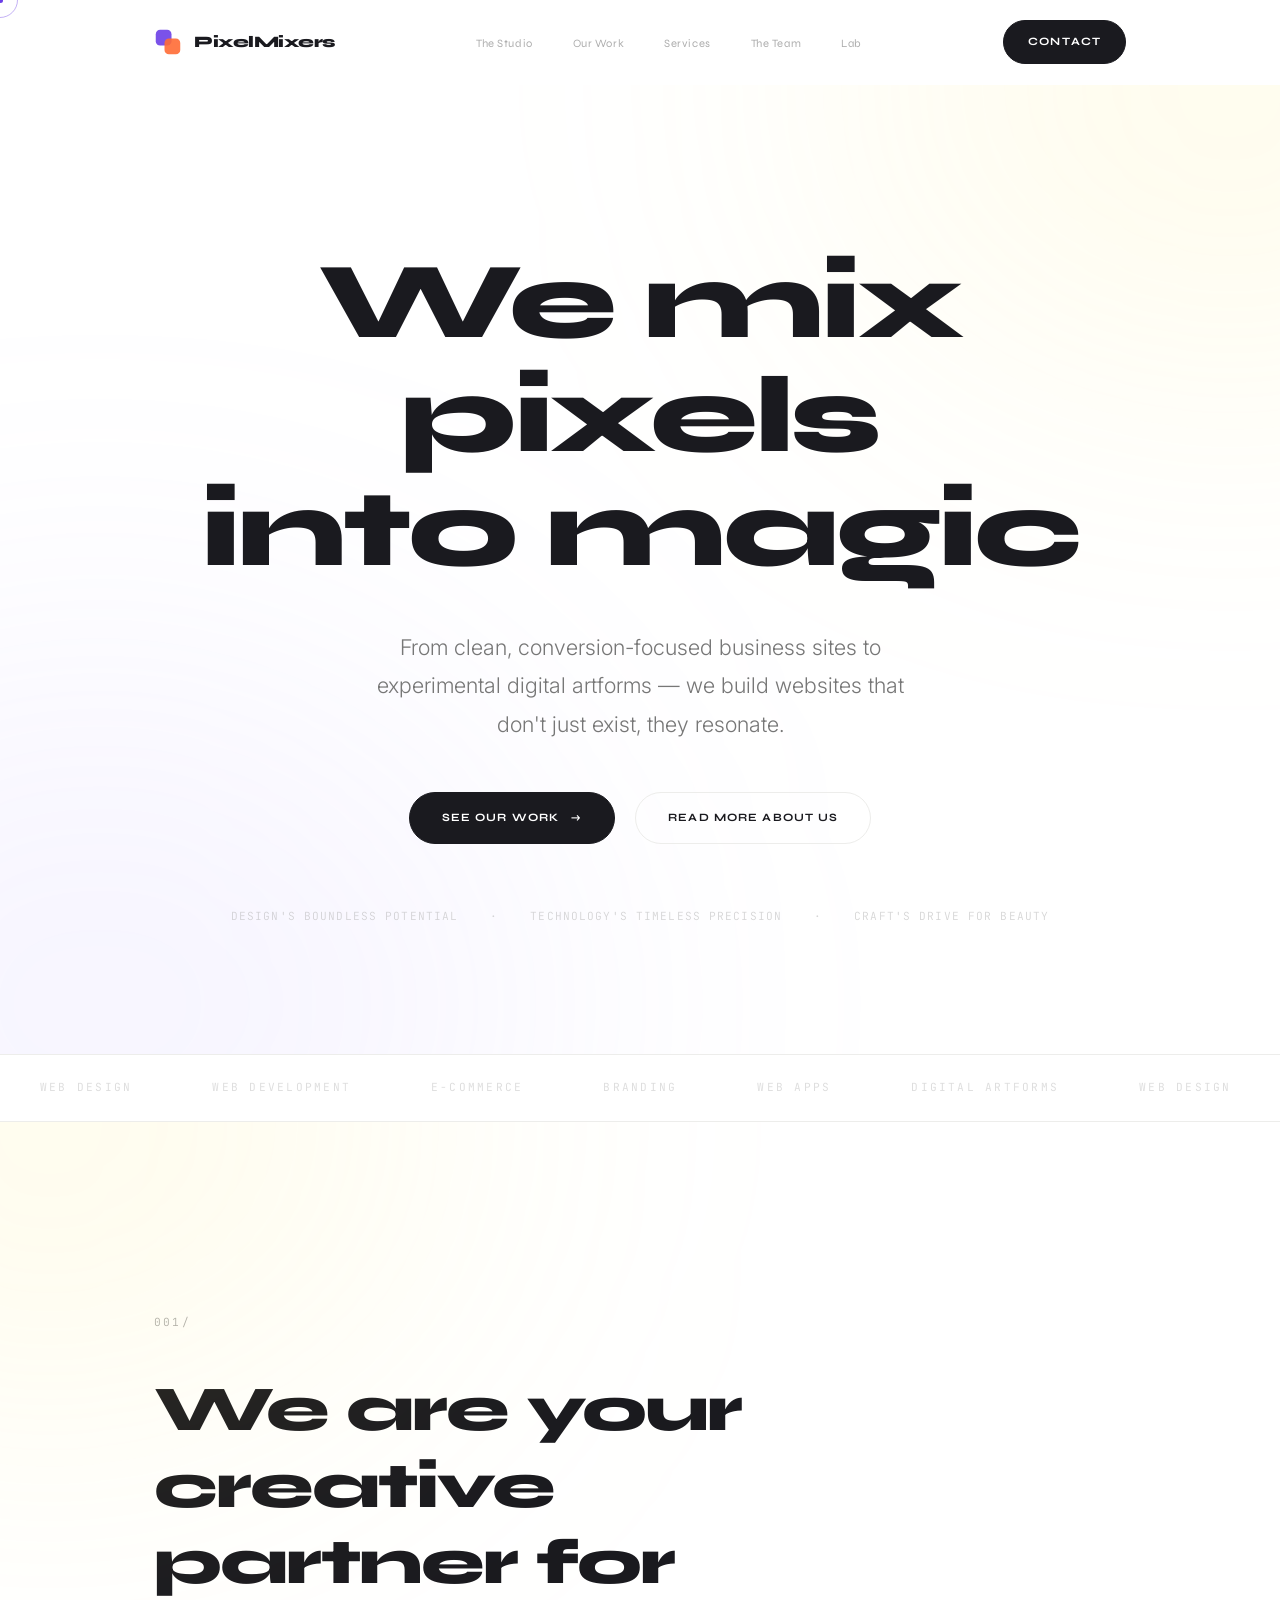
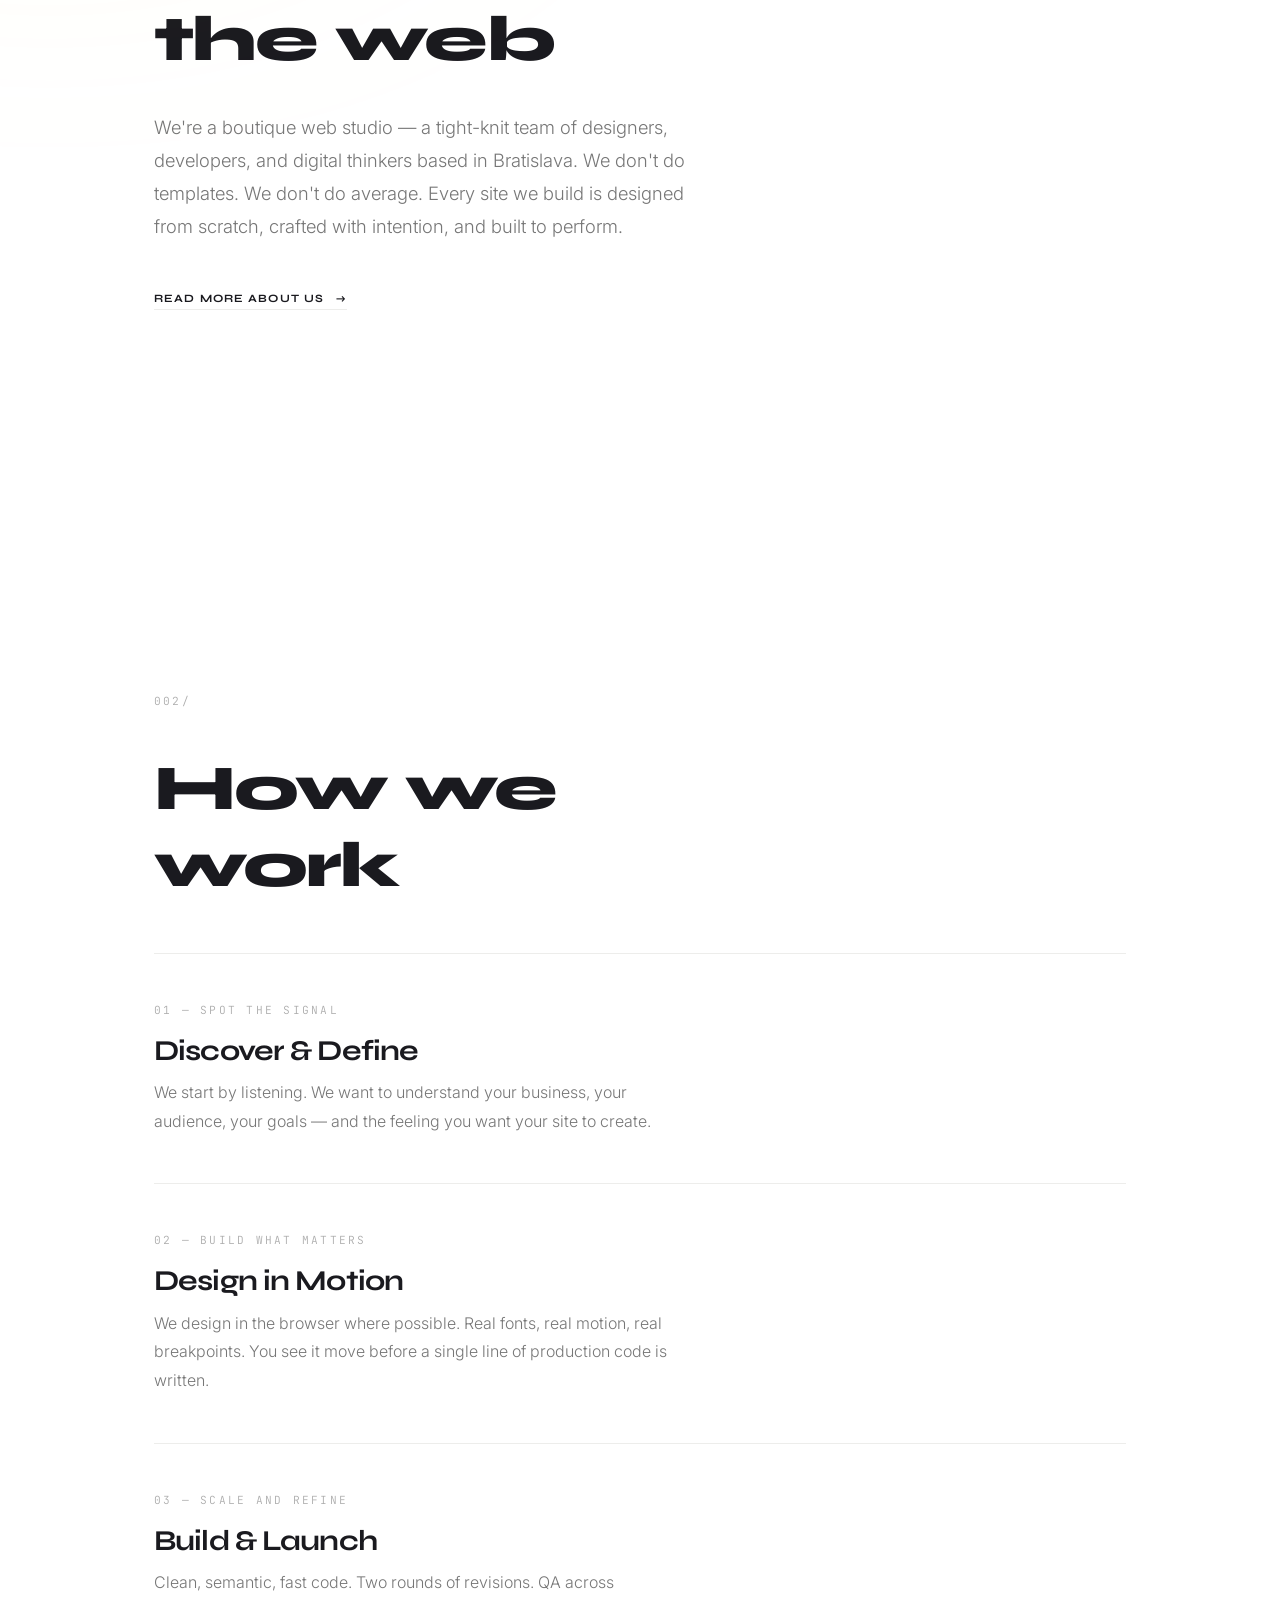
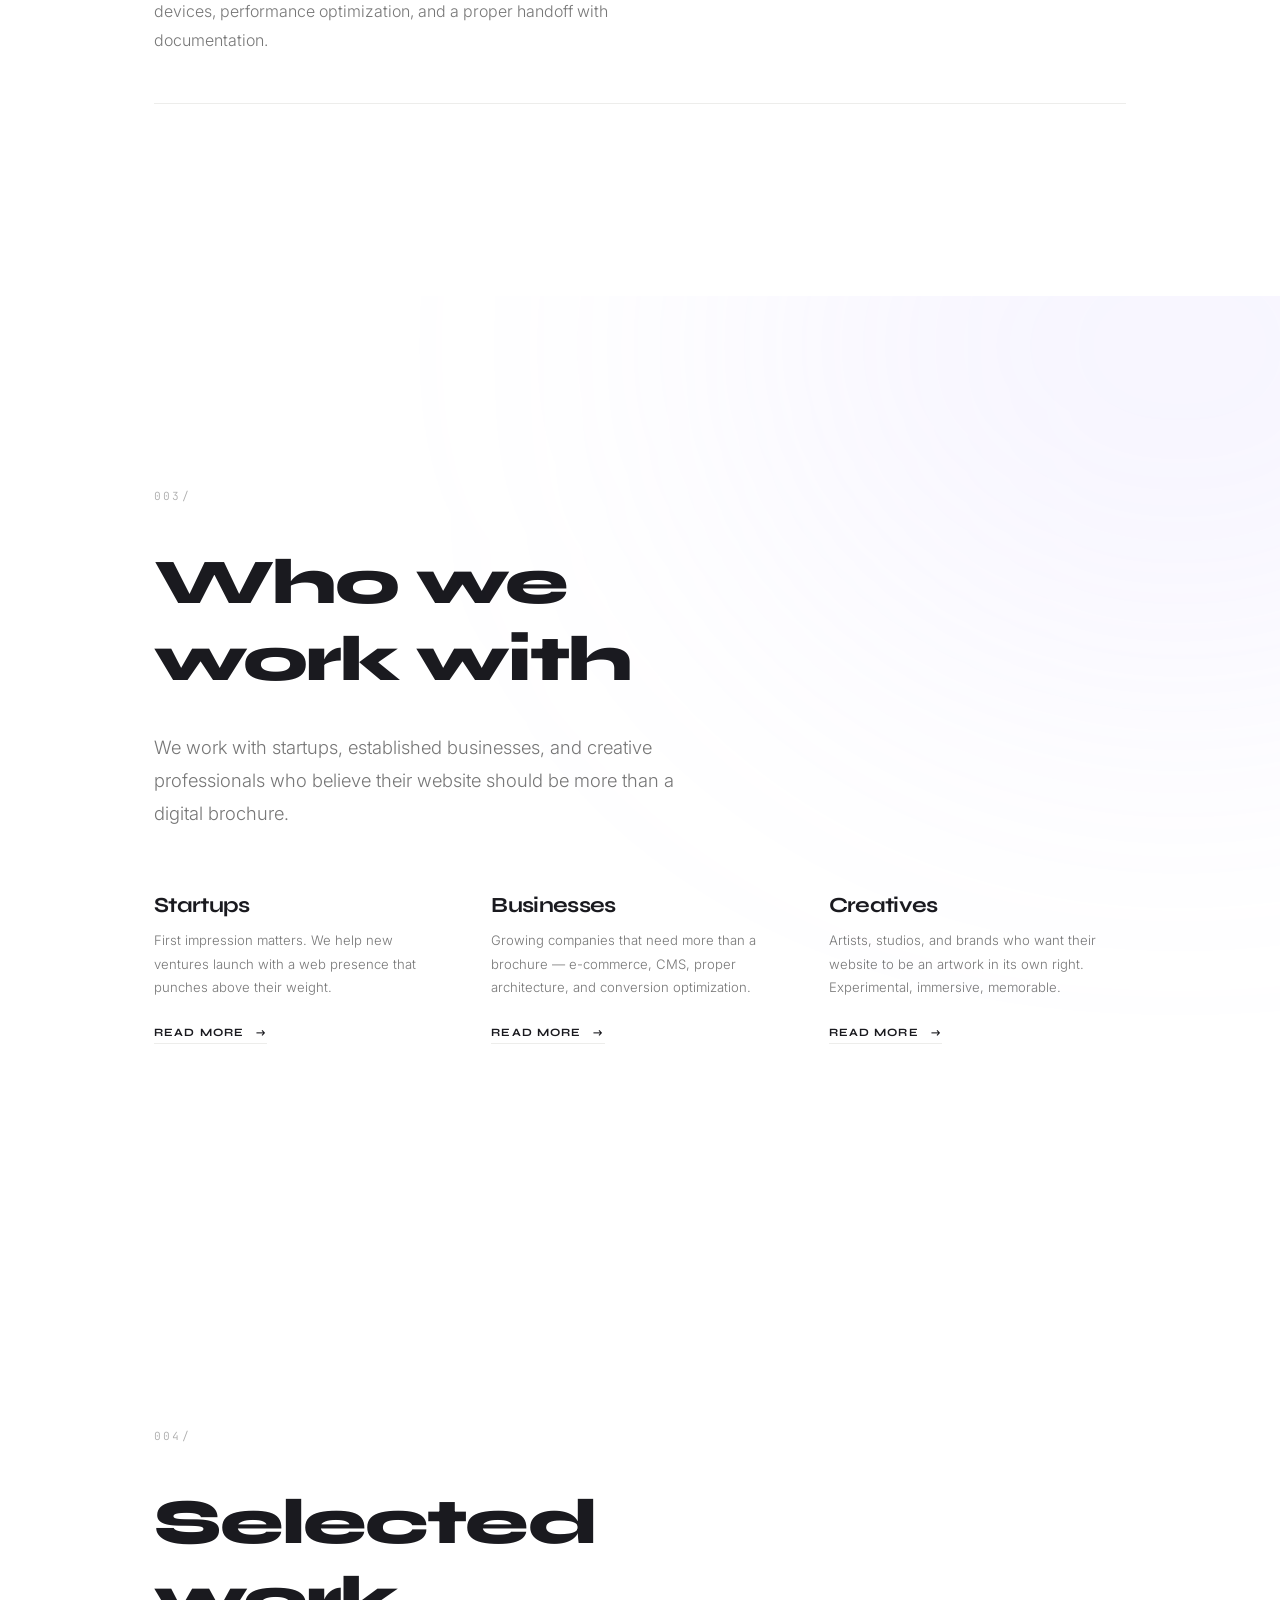
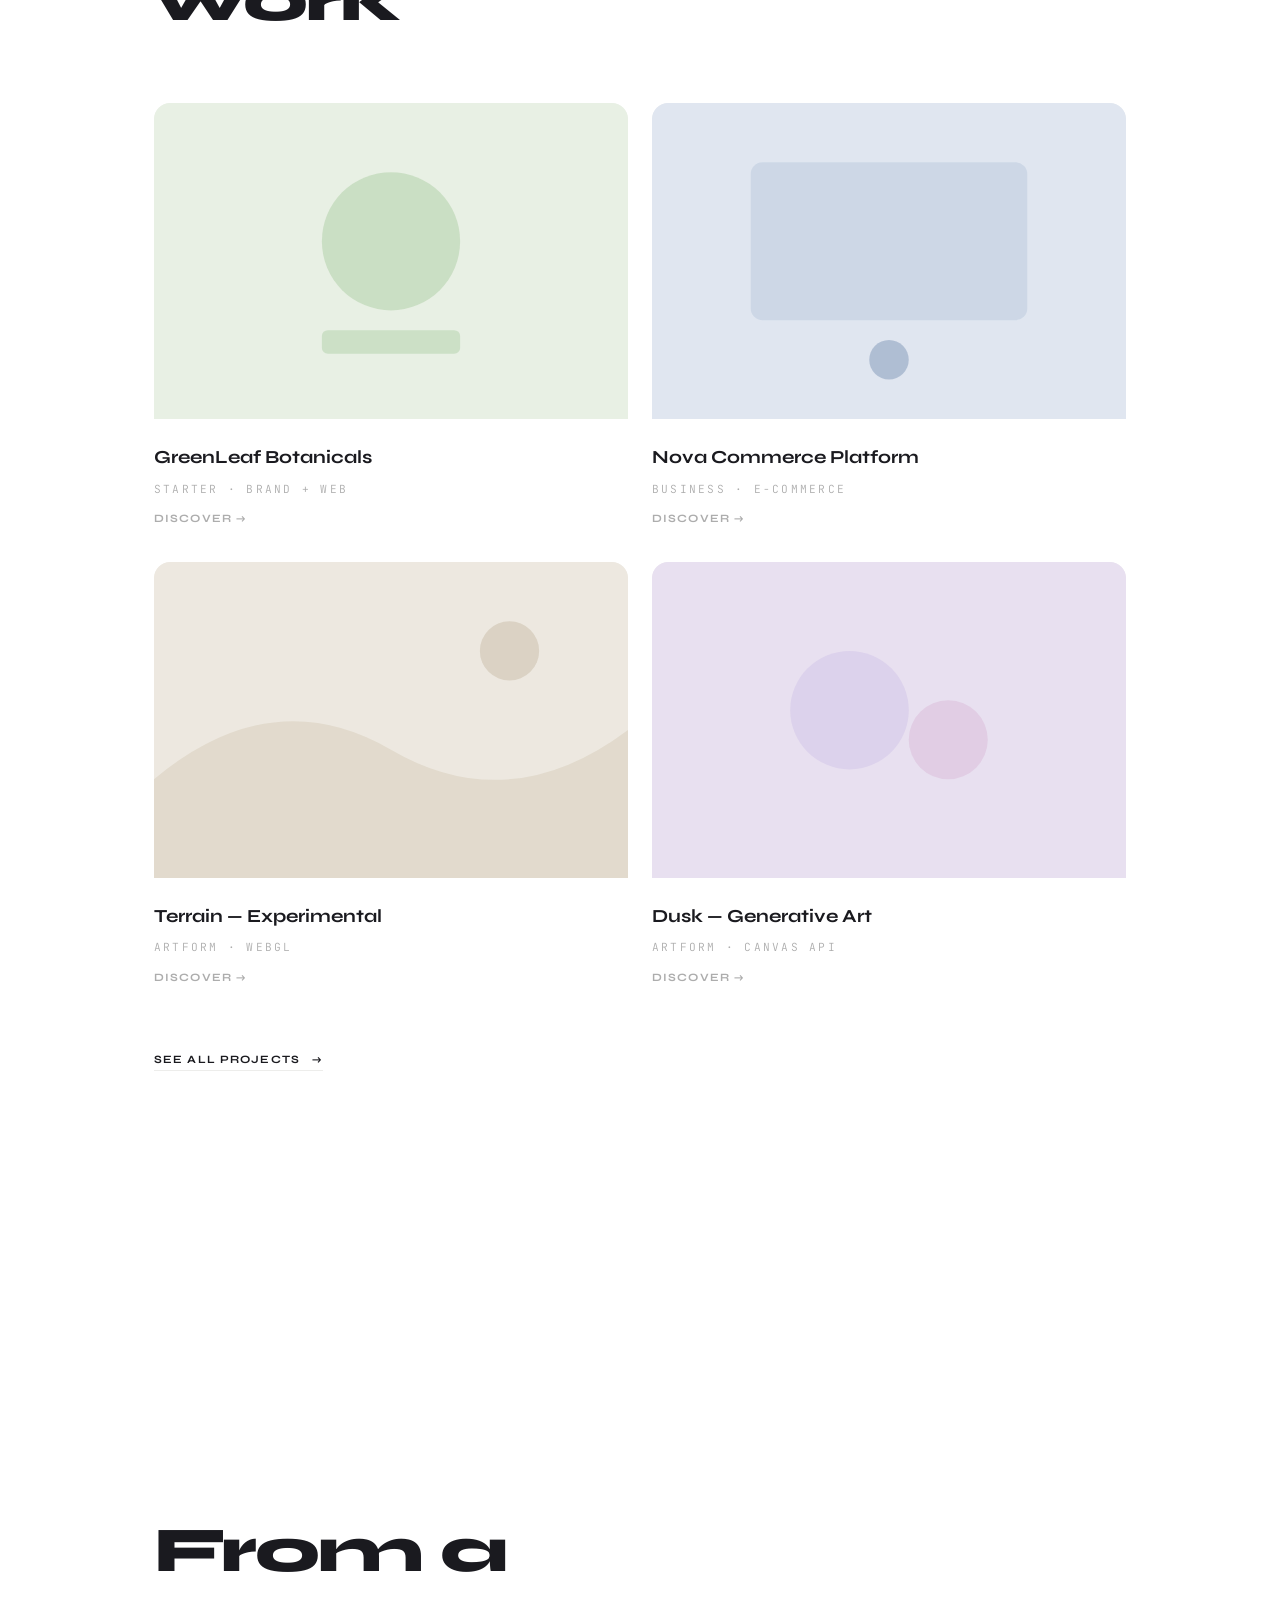
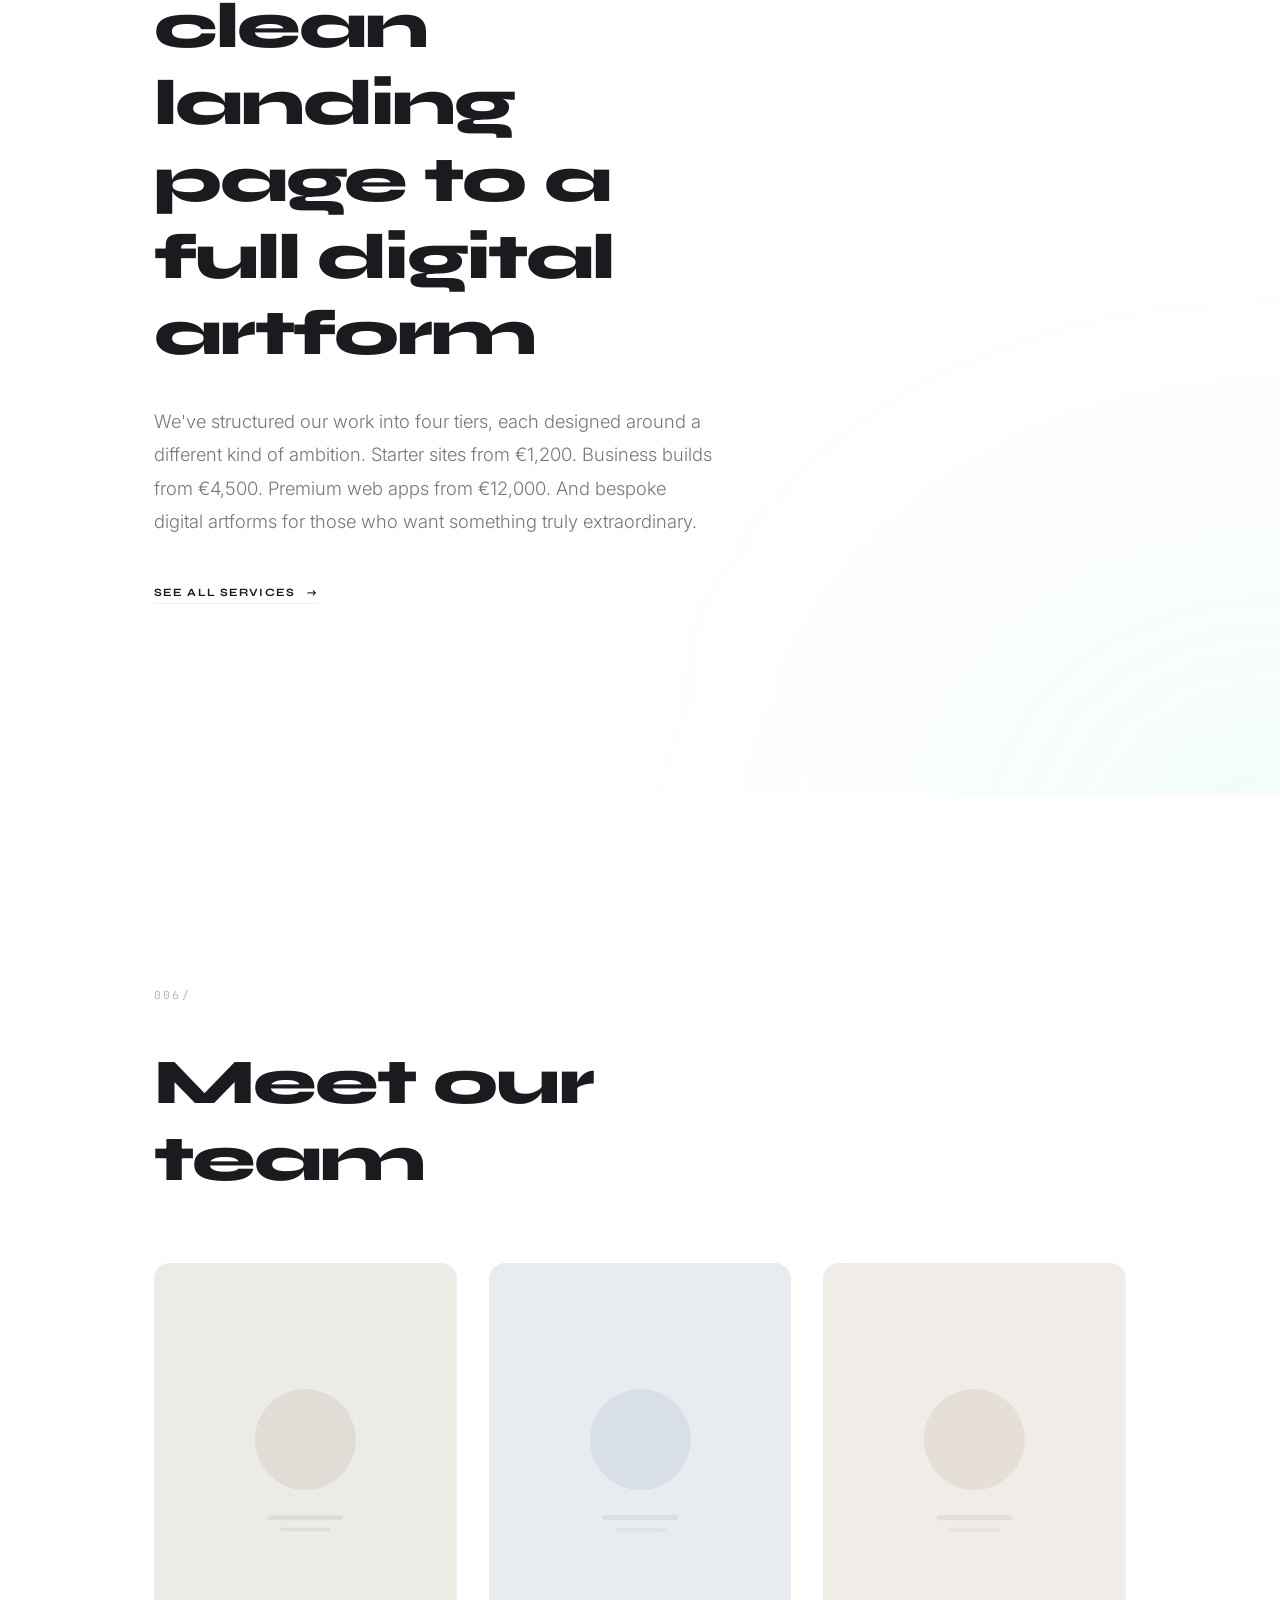
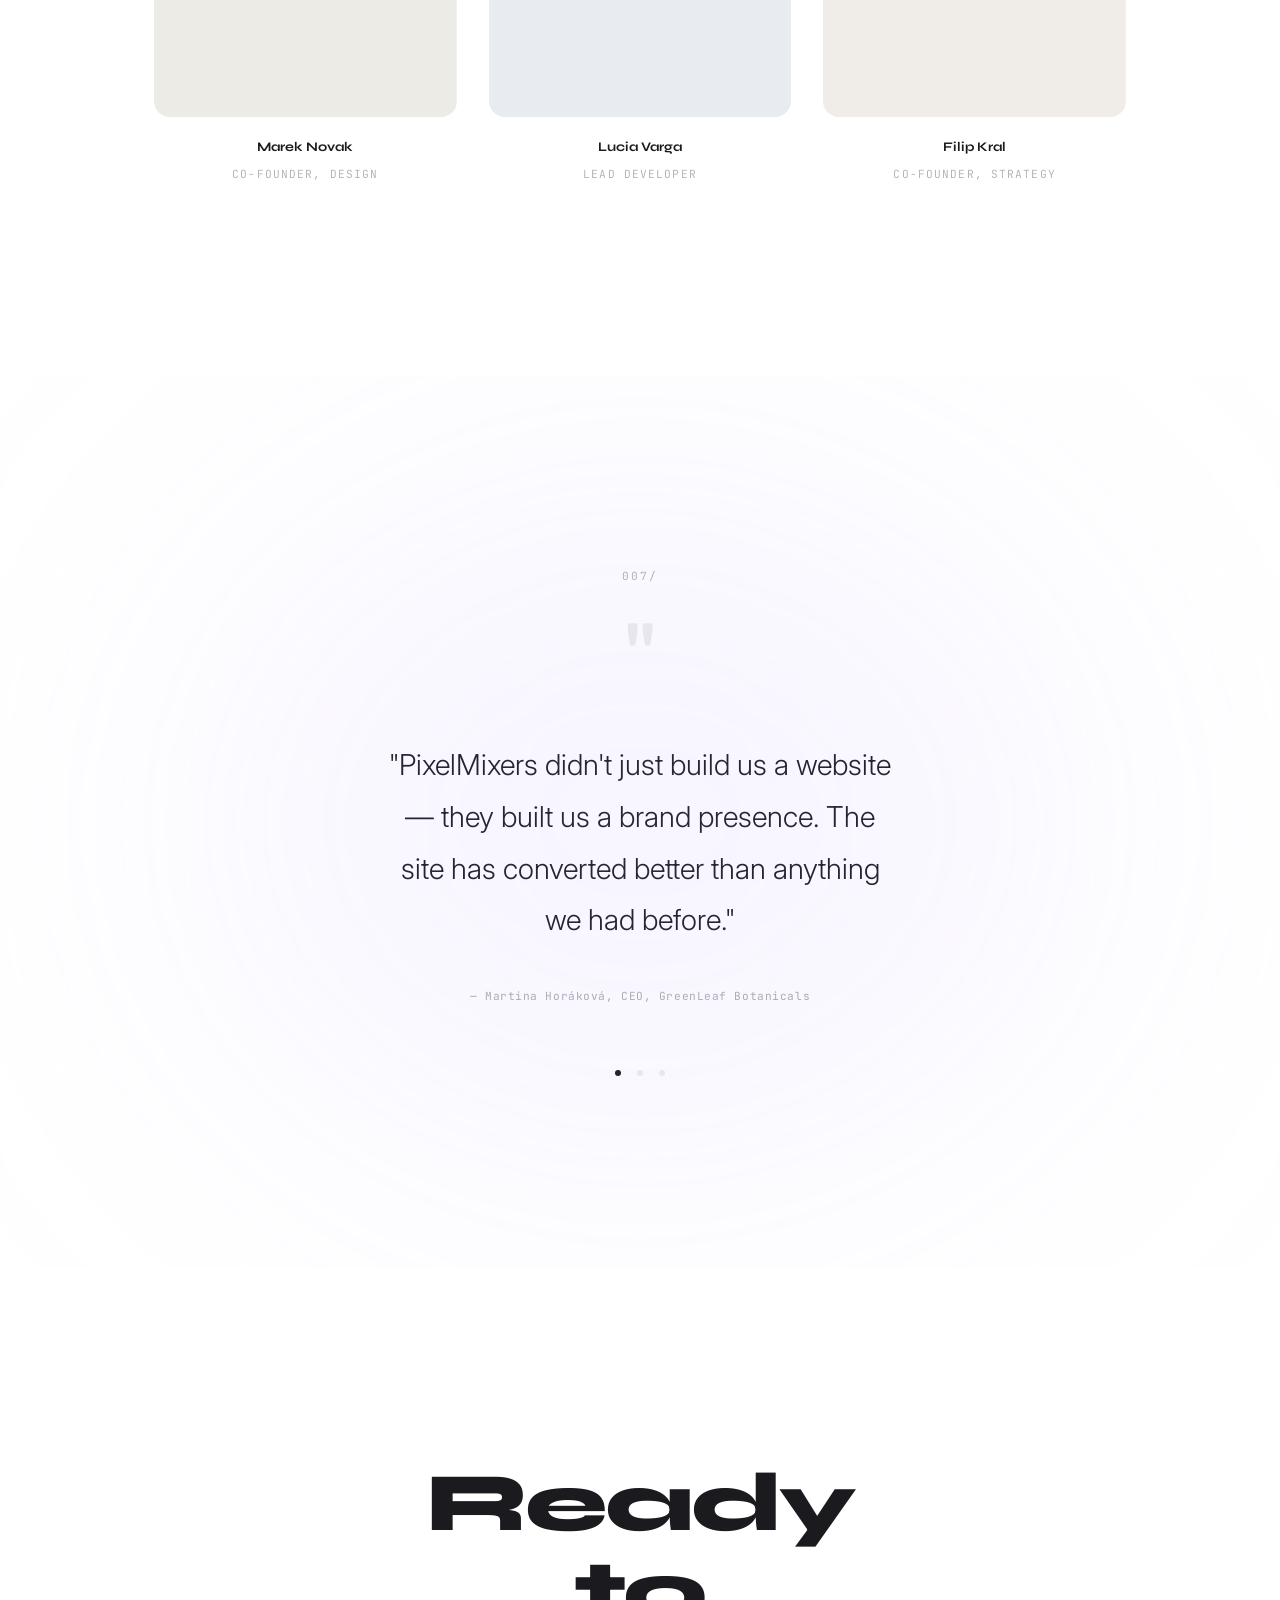
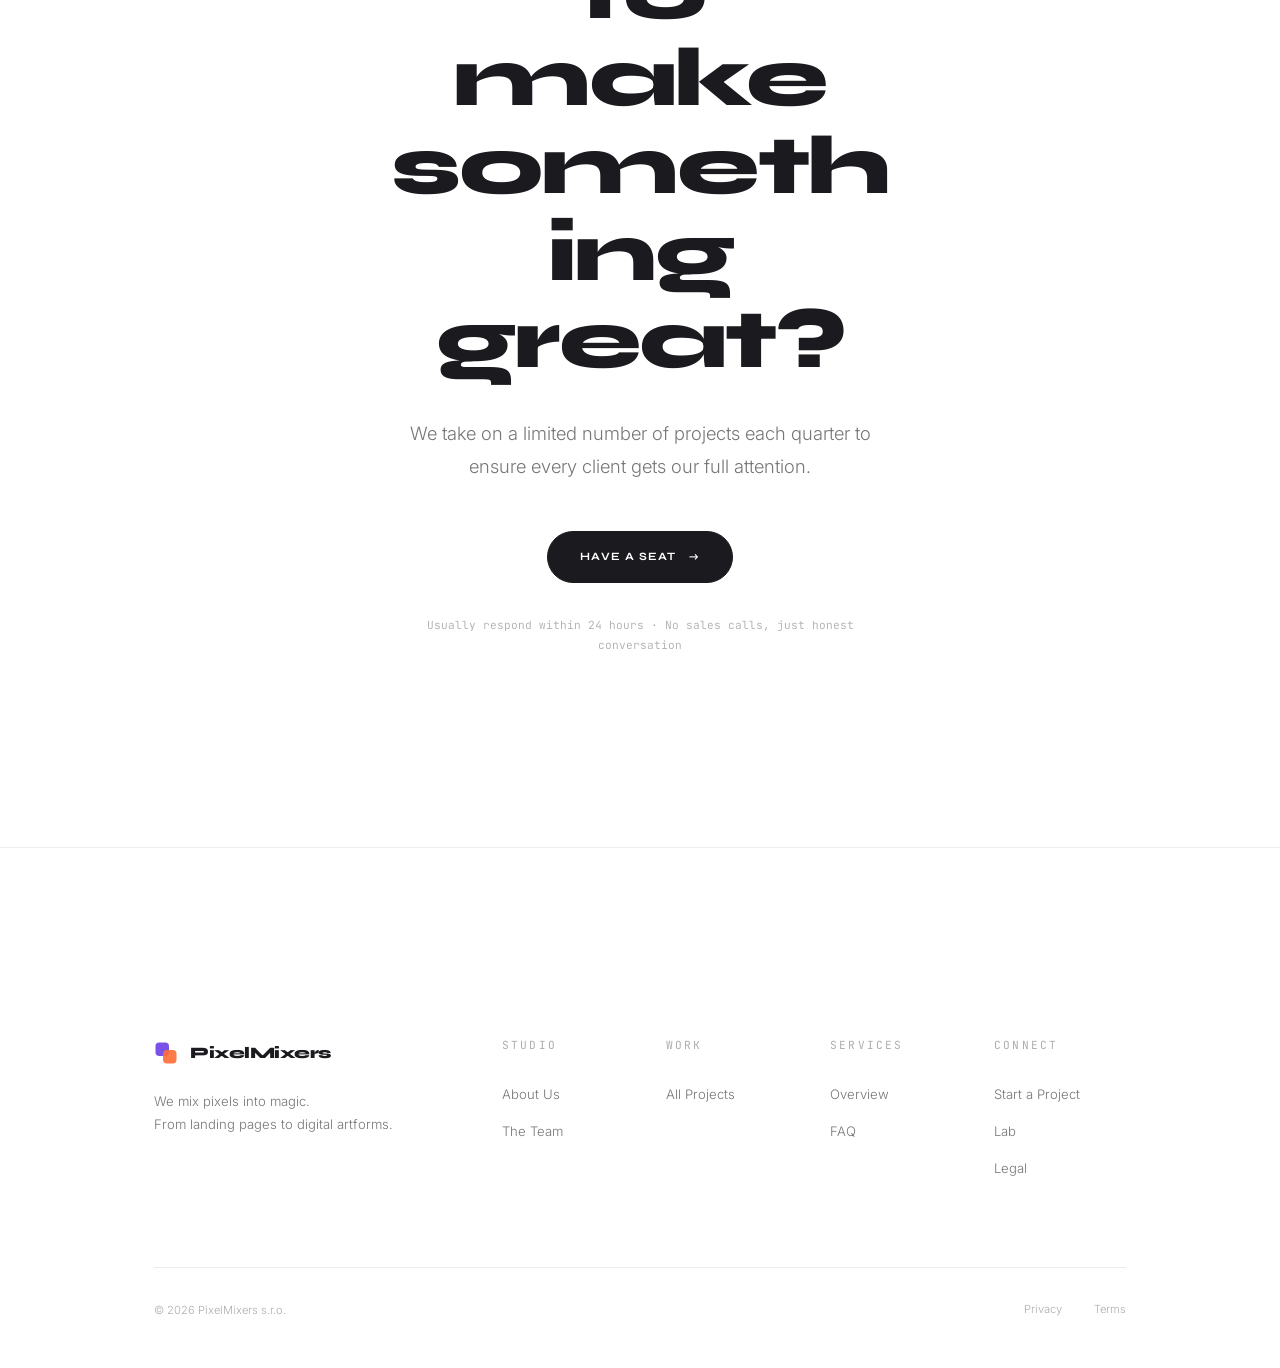
==== commit e20d4336: "Complete redesign: match anima.ai gallery aesthetic - All white background, no dark sections - Cente" ====
--- a/index.html
+++ b/index.html
@@ -4,10 +4,7 @@
   <meta charset="UTF-8">
   <meta name="viewport" content="width=device-width, initial-scale=1.0">
   <title>PixelMixers — We Mix Pixels Into Magic</title>
-  <meta name="description" content="PixelMixers is a web design and development studio crafting websites from clean business sites to full digital artforms. Based in Central Europe, working globally.">
-  <meta property="og:title" content="PixelMixers — We Mix Pixels Into Magic">
-  <meta property="og:description" content="From clean landing pages to experimental digital experiences — we build websites that mean something.">
-  <meta property="og:type" content="website">
+  <meta name="description" content="PixelMixers is a web design and development studio crafting websites from clean business sites to full digital artforms.">
   <link rel="preconnect" href="https://fonts.googleapis.com">
   <link rel="preconnect" href="https://fonts.gstatic.com" crossorigin>
   <link href="https://fonts.googleapis.com/css2?family=Inter:wght@300;400;500&family=JetBrains+Mono:wght@400&family=Syne:wght@400;700;800&display=swap" rel="stylesheet">
@@ -21,19 +18,11 @@
 </head>
 <body>
 
-  <!-- CTA Banner -->
-  <div class="cta-banner" role="complementary">
-    <div class="cta-banner__inner">
-      <span class="cta-banner__text">Mixing pixels since 2018 — let's make something remarkable together.</span>
-      <a href="/contact/" class="cta-banner__link">Have a seat <span class="arrow" aria-hidden="true">→</span></a>
-    </div>
-  </div>
-
-  <!-- Navigation -->
+  <!-- Nav -->
   <header class="site-nav" id="site-nav">
     <div class="site-nav__inner">
       <a href="/" class="site-nav__logo" aria-label="PixelMixers — Home">
-        <svg class="logo-mark" width="32" height="32" viewBox="0 0 32 32" aria-hidden="true">
+        <svg class="logo-mark" width="28" height="28" viewBox="0 0 32 32" aria-hidden="true">
           <rect x="2" y="2" width="18" height="18" rx="5" fill="#6B3FE7" opacity="0.9"/>
           <rect x="12" y="12" width="18" height="18" rx="5" fill="#FF6B35" opacity="0.9"/>
         </svg>
@@ -49,8 +38,8 @@
         </ul>
       </nav>
       <div class="site-nav__actions">
-        <a href="/contact/" class="btn-primary btn-sm">Start a project</a>
-        <button class="nav-toggle" aria-label="Open navigation menu" aria-expanded="false" aria-controls="mobile-nav">
+        <a href="/contact/" class="btn-primary btn-sm">Contact</a>
+        <button class="nav-toggle" aria-label="Open menu" aria-expanded="false" aria-controls="mobile-nav">
           <span></span><span></span><span></span>
         </button>
       </div>
@@ -62,52 +51,33 @@
         <li><a href="/services/">Services</a></li>
         <li><a href="/the-team/">The Team</a></li>
         <li><a href="/lab/">Lab</a></li>
-        <li><a href="/contact/">Start a project</a></li>
+        <li><a href="/contact/">Contact</a></li>
       </ul>
     </div>
   </header>
 
-  <main class="page-enter">
-
-    <!-- 001/ Hero -->
-    <section class="section section--chalk hero">
-      <div class="glow-ellipse glow-ellipse--violet glow-ellipse--top-right" aria-hidden="true"></div>
-      <div class="glow-ellipse glow-ellipse--tangerine glow-ellipse--bottom-left" aria-hidden="true"></div>
-      <div class="container">
-        <div class="hero__grid">
-          <div>
-            <span class="section-label">001/</span>
-            <h1 class="hero__heading" data-reveal="fade-up">We mix pixels<br>into magic.</h1>
-            <p class="hero__sub" data-reveal="fade-up" data-reveal-delay="100">
-              From clean, conversion-focused business sites to experimental digital artforms —
-              we build websites that don't just exist, they resonate.
-            </p>
-            <div class="hero__ctas" data-reveal="fade-up" data-reveal-delay="200">
-              <a href="/our-work/" class="btn-primary">See our work <span class="arrow" aria-hidden="true">→</span></a>
-              <a href="/the-studio/" class="btn-secondary">Meet the studio</a>
-            </div>
-            <p class="hero__proof" data-reveal="fade-in" data-reveal-delay="400">
-              50+ sites delivered · 8 years running · 4 continents served
-            </p>
-          </div>
-          <div class="hero__mosaic" data-reveal="fade-up" data-reveal-delay="300">
-            <div class="hero__thumb">
-              <svg viewBox="0 0 400 300" xmlns="http://www.w3.org/2000/svg"><rect width="400" height="300" fill="#D4E8D0"/><circle cx="200" cy="130" r="60" fill="#8BC48A" opacity="0.5"/><rect x="140" y="200" width="120" height="30" rx="8" fill="#5BA35B" opacity="0.3"/></svg>
-              <span class="hero__thumb-label">Greenleaf</span>
-            </div>
-            <div class="hero__thumb">
-              <svg viewBox="0 0 400 300" xmlns="http://www.w3.org/2000/svg"><rect width="400" height="300" fill="#D0D8E8"/><rect x="80" y="60" width="240" height="140" rx="12" fill="#4A6FA5" opacity="0.3"/><circle cx="200" cy="230" r="25" fill="#4A6FA5" opacity="0.5"/></svg>
-              <span class="hero__thumb-label">Nova</span>
-            </div>
-            <div class="hero__thumb">
-              <svg viewBox="0 0 400 300" xmlns="http://www.w3.org/2000/svg"><rect width="400" height="300" fill="#E0D8CC"/><path d="M0 200 Q100 100 200 180 Q300 260 400 150 L400 300 L0 300Z" fill="#8B7355" opacity="0.3"/><circle cx="300" cy="80" r="30" fill="#A08060" opacity="0.4"/></svg>
-              <span class="hero__thumb-label">Terrain</span>
-            </div>
-            <div class="hero__thumb">
-              <svg viewBox="0 0 400 300" xmlns="http://www.w3.org/2000/svg"><rect width="400" height="300" fill="#2A1F3D"/><circle cx="200" cy="150" r="80" fill="#6B3FE7" opacity="0.2"/><circle cx="180" cy="140" r="30" fill="#E84393" opacity="0.3"/><circle cx="240" cy="170" r="20" fill="#9B59B6" opacity="0.3"/></svg>
-              <span class="hero__thumb-label">Dusk</span>
-            </div>
-          </div>
+  <main>
+
+    <!-- Hero — centered, massive, white -->
+    <section class="hero">
+      <div class="glow-ellipse glow-ellipse--tangerine glow-ellipse--top-right" aria-hidden="true"></div>
+      <div class="glow-ellipse glow-ellipse--violet glow-ellipse--bottom-left" aria-hidden="true"></div>
+      <div class="hero__content">
+        <h1 class="hero__heading" data-reveal="fade-up">We mix pixels<br>into magic</h1>
+        <p class="hero__sub" data-reveal="fade-up" data-reveal-delay="150">
+          From clean, conversion-focused business sites to experimental digital artforms —
+          we build websites that don't just exist, they resonate.
+        </p>
+        <div class="hero__ctas" data-reveal="fade-up" data-reveal-delay="300">
+          <a href="/our-work/" class="btn-primary">See our work <span class="arrow" aria-hidden="true">→</span></a>
+          <a href="/the-studio/" class="btn-secondary">Read more about us</a>
+        </div>
+        <div class="hero__pillars" data-reveal="fade-in" data-reveal-delay="500">
+          <span>Design's boundless potential</span>
+          <span>·</span>
+          <span>Technology's timeless precision</span>
+          <span>·</span>
+          <span>Craft's drive for beauty</span>
         </div>
       </div>
     </section>
@@ -115,212 +85,208 @@
     <!-- Marquee -->
     <div class="marquee" aria-hidden="true">
       <div class="marquee__track">
-        <span>Web Design</span><span>·</span><span>Web Development</span><span>·</span>
-        <span>E-Commerce</span><span>·</span><span>Branding</span><span>·</span>
-        <span>Web Apps</span><span>·</span><span>Digital Artforms</span><span>·</span>
-        <span>Web Design</span><span>·</span><span>Web Development</span><span>·</span>
-        <span>E-Commerce</span><span>·</span><span>Branding</span><span>·</span>
-        <span>Web Apps</span><span>·</span><span>Digital Artforms</span><span>·</span>
+        <span>Web Design</span><span>Web Development</span><span>E-Commerce</span>
+        <span>Branding</span><span>Web Apps</span><span>Digital Artforms</span>
+        <span>Web Design</span><span>Web Development</span><span>E-Commerce</span>
+        <span>Branding</span><span>Web Apps</span><span>Digital Artforms</span>
       </div>
     </div>
 
-    <!-- 002/ What We Do -->
-    <section class="section section--chalk">
-      <div class="container container--text text-center">
+    <!-- 001/ We are your partner -->
+    <section class="section">
+      <div class="glow-ellipse glow-ellipse--tangerine glow-ellipse--top-left" aria-hidden="true"></div>
+      <div class="container intro">
+        <span class="section-label" data-reveal="fade-in">001/</span>
+        <h2 class="intro__heading" data-reveal="fade-up">We are your creative partner for the web</h2>
+        <p class="intro__body" data-reveal="fade-up" data-reveal-delay="100">
+          We're a boutique web studio — a tight-knit team of designers, developers, and digital thinkers based in Bratislava.
+          We don't do templates. We don't do average. Every site we build is designed from scratch,
+          crafted with intention, and built to perform.
+        </p>
+        <div class="intro__link" data-reveal="fade-up" data-reveal-delay="200">
+          <a href="/the-studio/" class="btn-ghost">Read more about us <span class="arrow" aria-hidden="true">→</span></a>
+        </div>
+      </div>
+    </section>
+
+    <!-- 002/ How we work -->
+    <section class="section">
+      <div class="container">
         <span class="section-label" data-reveal="fade-in">002/</span>
-        <span class="eyebrow" data-reveal="fade-in">Our Craft</span>
-        <h2 class="home-heading" data-reveal="fade-up">
-          Not just websites.<br>Experiences worth<br>remembering.
-        </h2>
-        <p class="home-body" data-reveal="fade-up" data-reveal-delay="100">
-          Every project at PixelMixers starts with the same question: what should visiting this site
-          feel like? We obsess over typography, motion, interaction, and structure — so that when
-          your visitors land, they don't bounce. They stay, they explore, they convert.
-        </p>
-        <p class="home-body" style="margin-top:var(--space-4)" data-reveal="fade-up" data-reveal-delay="150">
-          We work across the full spectrum. Simple, fast, beautiful static sites for local businesses.
-          Complex, animated, immersive experiences for brands who think of their website as a
-          piece of art. Everything in between.
-        </p>
-        <div class="stats" data-reveal="fade-up" data-reveal-delay="200">
-          <div class="text-center">
-            <div class="stat__number">50+</div>
-            <div class="stat__label">Projects delivered</div>
-          </div>
-          <div class="text-center">
-            <div class="stat__number">8</div>
-            <div class="stat__label">Years in the game</div>
-          </div>
-          <div class="text-center">
-            <div class="stat__number">100%</div>
-            <div class="stat__label">Client satisfaction target</div>
-          </div>
-        </div>
-      </div>
-    </section>
-
-    <!-- 003/ Services Overview -->
-    <section class="section section--paper">
+        <h2 class="intro__heading" data-reveal="fade-up">How we work</h2>
+
+        <div style="margin-top:var(--space-12)">
+          <div class="process-item" data-reveal="fade-up">
+            <div class="process-item__label">01 — Spot the signal</div>
+            <h3 class="process-item__title">Discover & Define</h3>
+            <p class="process-item__body">We start by listening. We want to understand your business, your audience, your goals — and the feeling you want your site to create.</p>
+          </div>
+          <div class="process-item" data-reveal="fade-up" data-reveal-delay="100">
+            <div class="process-item__label">02 — Build what matters</div>
+            <h3 class="process-item__title">Design in Motion</h3>
+            <p class="process-item__body">We design in the browser where possible. Real fonts, real motion, real breakpoints. You see it move before a single line of production code is written.</p>
+          </div>
+          <div class="process-item" data-reveal="fade-up" data-reveal-delay="200">
+            <div class="process-item__label">03 — Scale and refine</div>
+            <h3 class="process-item__title">Build & Launch</h3>
+            <p class="process-item__body">Clean, semantic, fast code. Two rounds of revisions. QA across devices, performance optimization, and a proper handoff with documentation.</p>
+          </div>
+        </div>
+      </div>
+    </section>
+
+    <!-- 003/ Who we work with -->
+    <section class="section">
+      <div class="glow-ellipse glow-ellipse--violet glow-ellipse--top-right" aria-hidden="true"></div>
       <div class="container">
         <span class="section-label" data-reveal="fade-in">003/</span>
-        <div class="grid grid--2" style="margin-top:var(--space-12);gap:var(--space-6)">
-          <a href="/services/#starter" class="card card--stripe card--stripe-mint" data-reveal="fade-up">
-            <div class="card__body">
-              <span class="card__tag">Starter</span>
-              <h3 class="card__title">Clean & Fast</h3>
-              <p class="card__excerpt">Single-page or small multi-page sites. Perfect for local businesses, freelancers, and anyone who needs a sharp web presence without the enterprise price tag.</p>
-              <span class="btn-ghost" style="margin-top:var(--space-4)">Learn more <span class="arrow" aria-hidden="true">��</span></span>
-            </div>
-          </a>
-          <a href="/services/#business" class="card card--stripe card--stripe-violet" data-reveal="fade-up" data-reveal-delay="100">
-            <div class="card__body">
-              <span class="card__tag">Business</span>
-              <h3 class="card__title">Built to Convert</h3>
-              <p class="card__excerpt">Multi-page sites, e-commerce stores, and service platforms. Designed for growth with performance-first architecture and clear calls to action throughout.</p>
-              <span class="btn-ghost" style="margin-top:var(--space-4)">Learn more <span class="arrow" aria-hidden="true">→</span></span>
-            </div>
-          </a>
-          <a href="/services/#premium" class="card card--stripe card--stripe-tangerine" data-reveal="fade-up" data-reveal-delay="200">
-            <div class="card__body">
-              <span class="card__tag">Premium</span>
-              <h3 class="card__title">Web Apps & Systems</h3>
-              <p class="card__excerpt">Dashboards, portals, SaaS interfaces, and complex interactive builds. We bring design excellence to technical products.</p>
-              <span class="btn-ghost" style="margin-top:var(--space-4)">Learn more <span class="arrow" aria-hidden="true">→</span></span>
-            </div>
-          </a>
-          <a href="/services/#artform" class="card card--stripe card--stripe-rose" data-reveal="fade-up" data-reveal-delay="300">
-            <div class="card__body">
-              <span class="card__tag">Artform</span>
-              <h3 class="card__title">Digital as Medium</h3>
-              <p class="card__excerpt">For those who want their website to be an artwork. Experimental typography, generative elements, custom WebGL, immersive scroll stories. The full mix.</p>
-              <span class="btn-ghost" style="margin-top:var(--space-4)">Learn more <span class="arrow" aria-hidden="true">→</span></span>
-            </div>
-          </a>
-        </div>
-        <div class="text-center" style="margin-top:var(--space-16)" data-reveal="fade-up">
-          <p style="color:var(--color-ash);font-weight:300;margin-bottom:var(--space-6)">Not sure where you land? We'll figure it out together.</p>
-          <a href="/contact/" class="btn-ghost">Start with a conversation <span class="arrow" aria-hidden="true">→</span></a>
-        </div>
-      </div>
-    </section>
-
-    <!-- 004/ Featured Work -->
-    <section class="section section--dark">
-      <div class="glow-ellipse glow-ellipse--mint glow-ellipse--top-right" aria-hidden="true"></div>
+        <h2 class="intro__heading" data-reveal="fade-up">Who we work with</h2>
+        <p class="intro__body" data-reveal="fade-up" data-reveal-delay="100">
+          We work with startups, established businesses, and creative professionals who believe their website should be more than a digital brochure.
+        </p>
+
+        <div style="display:grid;grid-template-columns:repeat(3,1fr);gap:var(--space-10);margin-top:var(--space-16)" data-reveal="fade-up" data-reveal-delay="200">
+          <div>
+            <h3 style="font-family:var(--font-display);font-size:var(--text-lg);font-weight:700;margin-bottom:var(--space-3)">Startups</h3>
+            <p style="font-size:var(--text-sm);font-weight:300;color:var(--color-ash);line-height:var(--leading-relaxed)">First impression matters. We help new ventures launch with a web presence that punches above their weight.</p>
+            <a href="/services/#starter" class="btn-ghost" style="margin-top:var(--space-6)">Read more <span class="arrow" aria-hidden="true">→</span></a>
+          </div>
+          <div>
+            <h3 style="font-family:var(--font-display);font-size:var(--text-lg);font-weight:700;margin-bottom:var(--space-3)">Businesses</h3>
+            <p style="font-size:var(--text-sm);font-weight:300;color:var(--color-ash);line-height:var(--leading-relaxed)">Growing companies that need more than a brochure — e-commerce, CMS, proper architecture, and conversion optimization.</p>
+            <a href="/services/#business" class="btn-ghost" style="margin-top:var(--space-6)">Read more <span class="arrow" aria-hidden="true">→</span></a>
+          </div>
+          <div>
+            <h3 style="font-family:var(--font-display);font-size:var(--text-lg);font-weight:700;margin-bottom:var(--space-3)">Creatives</h3>
+            <p style="font-size:var(--text-sm);font-weight:300;color:var(--color-ash);line-height:var(--leading-relaxed)">Artists, studios, and brands who want their website to be an artwork in its own right. Experimental, immersive, memorable.</p>
+            <a href="/services/#artform" class="btn-ghost" style="margin-top:var(--space-6)">Read more <span class="arrow" aria-hidden="true">→</span></a>
+          </div>
+        </div>
+      </div>
+    </section>
+
+    <!-- 004/ Ventures / Work -->
+    <section class="section">
       <div class="container">
-        <span class="section-label" style="color:var(--color-dust)" data-reveal="fade-in">004/</span>
-        <h2 class="home-heading" style="color:var(--color-chalk)" data-reveal="fade-up">
-          Work we're<br>proud of.
-        </h2>
-        <p style="color:var(--color-dust);font-weight:300;margin-top:var(--space-6);margin-bottom:var(--space-16)" data-reveal="fade-up">
-          A handful of recent projects — from the straightforward to the boundary-pushing.
-        </p>
-
-        <div class="carousel" data-carousel data-reveal="fade-up" data-reveal-delay="100">
-          <div class="carousel__track">
-            <div class="carousel__item">
-              <div class="work-slide">
-                <svg viewBox="0 0 1200 675" xmlns="http://www.w3.org/2000/svg"><rect width="1200" height="675" fill="#1A2F1A"/><circle cx="600" cy="300" r="150" fill="#3A6B3A" opacity="0.3"/><rect x="350" y="400" width="500" height="60" rx="12" fill="#5BA35B" opacity="0.2"/></svg>
-                <div class="work-slide__overlay">
-                  <span class="work-slide__tag">Starter</span>
-                  <h3 class="work-slide__title">GreenLeaf Botanicals</h3>
-                  <a href="/our-work/project/greenleaf-rebrand/" class="work-slide__link">View project →</a>
-                </div>
-              </div>
-            </div>
-            <div class="carousel__item">
-              <div class="work-slide">
-                <svg viewBox="0 0 1200 675" xmlns="http://www.w3.org/2000/svg"><rect width="1200" height="675" fill="#0F1A2E"/><rect x="200" y="100" width="800" height="400" rx="20" fill="#1E3A5F" opacity="0.4"/><circle cx="600" cy="550" r="40" fill="#4A6FA5" opacity="0.5"/></svg>
-                <div class="work-slide__overlay">
-                  <span class="work-slide__tag">Business</span>
-                  <h3 class="work-slide__title">Nova Commerce Platform</h3>
-                  <a href="/our-work/project/nova-ecommerce/" class="work-slide__link">View project →</a>
-                </div>
-              </div>
-            </div>
-            <div class="carousel__item">
-              <div class="work-slide">
-                <svg viewBox="0 0 1200 675" xmlns="http://www.w3.org/2000/svg"><rect width="1200" height="675" fill="#2A1F10"/><path d="M0 500 Q300 200 600 400 Q900 600 1200 300 L1200 675 L0 675Z" fill="#5C4A2A" opacity="0.4"/></svg>
-                <div class="work-slide__overlay">
-                  <span class="work-slide__tag">Artform</span>
-                  <h3 class="work-slide__title">Terrain — Experimental Navigation</h3>
-                  <a href="/our-work/project/terrain-experimental/" class="work-slide__link">View project →</a>
-                </div>
-              </div>
-            </div>
-            <div class="carousel__item">
-              <div class="work-slide">
-                <svg viewBox="0 0 1200 675" xmlns="http://www.w3.org/2000/svg"><rect width="1200" height="675" fill="#1A0F2E"/><circle cx="400" cy="300" r="120" fill="#6B3FE7" opacity="0.15"/><circle cx="700" cy="350" r="80" fill="#E84393" opacity="0.15"/><circle cx="550" cy="250" r="50" fill="#9B59B6" opacity="0.2"/></svg>
-                <div class="work-slide__overlay">
-                  <span class="work-slide__tag">Artform</span>
-                  <h3 class="work-slide__title">Dusk — Interactive Generative Art</h3>
-                  <a href="/our-work/project/dusk-artform/" class="work-slide__link">View project →</a>
-                </div>
-              </div>
-            </div>
-          </div>
-          <div class="carousel__controls">
-            <button class="carousel__btn carousel__btn--prev" aria-label="Previous project">←</button>
-            <button class="carousel__btn carousel__btn--next" aria-label="Next project">→</button>
-          </div>
-        </div>
-
-        <div class="text-center" style="margin-top:var(--space-12)">
-          <a href="/our-work/" class="btn-secondary">View all work <span class="arrow" aria-hidden="true">→</span></a>
-        </div>
-      </div>
-    </section>
-
-    <!-- 005/ Process -->
-    <section class="section section--chalk">
+        <span class="section-label" data-reveal="fade-in">004/</span>
+        <h2 class="intro__heading" data-reveal="fade-up">Selected work</h2>
+
+        <div class="work-grid">
+          <a href="/our-work/project/greenleaf-rebrand/" class="work-item" data-reveal="fade-up">
+            <div class="work-item__image">
+              <svg viewBox="0 0 480 320" xmlns="http://www.w3.org/2000/svg"><rect width="480" height="320" fill="#E8F0E4"/><circle cx="240" cy="140" r="70" fill="#B8D4B0" opacity="0.6"/><rect x="170" y="230" width="140" height="24" rx="6" fill="#8BB880" opacity="0.3"/></svg>
+            </div>
+            <div class="work-item__info">
+              <div class="work-item__title">GreenLeaf Botanicals</div>
+              <div class="work-item__tag">Starter · Brand + Web</div>
+              <div class="work-item__discover">Discover →</div>
+            </div>
+          </a>
+          <a href="/our-work/project/nova-ecommerce/" class="work-item" data-reveal="fade-up" data-reveal-delay="100">
+            <div class="work-item__image">
+              <svg viewBox="0 0 480 320" xmlns="http://www.w3.org/2000/svg"><rect width="480" height="320" fill="#E0E6F0"/><rect x="100" y="60" width="280" height="160" rx="12" fill="#B0C0D8" opacity="0.4"/><circle cx="240" cy="260" r="20" fill="#8098B8" opacity="0.5"/></svg>
+            </div>
+            <div class="work-item__info">
+              <div class="work-item__title">Nova Commerce Platform</div>
+              <div class="work-item__tag">Business · E-Commerce</div>
+              <div class="work-item__discover">Discover →</div>
+            </div>
+          </a>
+          <a href="/our-work/project/terrain-experimental/" class="work-item" data-reveal="fade-up" data-reveal-delay="200">
+            <div class="work-item__image">
+              <svg viewBox="0 0 480 320" xmlns="http://www.w3.org/2000/svg"><rect width="480" height="320" fill="#EDE8E0"/><path d="M0 220 Q120 120 240 190 Q360 260 480 170 L480 320 L0 320Z" fill="#C8B8A0" opacity="0.3"/><circle cx="360" cy="90" r="30" fill="#B0A080" opacity="0.3"/></svg>
+            </div>
+            <div class="work-item__info">
+              <div class="work-item__title">Terrain — Experimental</div>
+              <div class="work-item__tag">Artform · WebGL</div>
+              <div class="work-item__discover">Discover →</div>
+            </div>
+          </a>
+          <a href="/our-work/project/dusk-artform/" class="work-item" data-reveal="fade-up" data-reveal-delay="300">
+            <div class="work-item__image">
+              <svg viewBox="0 0 480 320" xmlns="http://www.w3.org/2000/svg"><rect width="480" height="320" fill="#E8E0F0"/><circle cx="200" cy="150" r="60" fill="#C0B0E0" opacity="0.3"/><circle cx="300" cy="180" r="40" fill="#D0A0C8" opacity="0.3"/></svg>
+            </div>
+            <div class="work-item__info">
+              <div class="work-item__title">Dusk — Generative Art</div>
+              <div class="work-item__tag">Artform · Canvas API</div>
+              <div class="work-item__discover">Discover →</div>
+            </div>
+          </a>
+        </div>
+
+        <div style="margin-top:var(--space-12)" data-reveal="fade-up">
+          <a href="/our-work/" class="btn-ghost">See all projects <span class="arrow" aria-hidden="true">→</span></a>
+        </div>
+      </div>
+    </section>
+
+    <!-- 005/ Out of the Lab / Services teaser -->
+    <section class="section">
+      <div class="glow-ellipse glow-ellipse--mint glow-ellipse--bottom-right" aria-hidden="true"></div>
+      <div class="container intro">
+        <span class="section-label" data-reveal="fade-in">005/</span>
+        <h2 class="intro__heading" data-reveal="fade-up">From a clean landing page to a full digital artform</h2>
+        <p class="intro__body" data-reveal="fade-up" data-reveal-delay="100">
+          We've structured our work into four tiers, each designed around a different kind
+          of ambition. Starter sites from €1,200. Business builds from €4,500. Premium web apps
+          from €12,000. And bespoke digital artforms for those who want something truly extraordinary.
+        </p>
+        <div class="intro__link" data-reveal="fade-up" data-reveal-delay="200">
+          <a href="/services/" class="btn-ghost">See all services <span class="arrow" aria-hidden="true">→</span></a>
+        </div>
+      </div>
+    </section>
+
+    <!-- 006/ Team preview -->
+    <section class="section">
       <div class="container">
-        <span class="section-label" data-reveal="fade-in">005/</span>
-        <h2 class="home-heading" style="font-size:var(--text-3xl);margin-bottom:var(--space-12)" data-reveal="fade-up">How we work</h2>
-
-        <div class="process-step" data-reveal="fade-up">
-          <div class="process-number">01</div>
-          <div>
-            <h3 class="process-title">Discover & Define</h3>
-            <p class="process-body">We start by listening. We want to understand your business, your audience, your goals — and the feeling you want your site to create. No templates, no shortcuts.</p>
-          </div>
-        </div>
-        <div class="process-step" data-reveal="fade-up" data-reveal-delay="100">
-          <div class="process-number">02</div>
-          <div>
-            <h3 class="process-title">Design in Motion</h3>
-            <p class="process-body">We design directly in the browser where possible, or in Figma with high-fidelity prototypes. You see it move before a single line of production code is written.</p>
-          </div>
-        </div>
-        <div class="process-step" data-reveal="fade-up" data-reveal-delay="200">
-          <div class="process-number">03</div>
-          <div>
-            <h3 class="process-title">Build & Refine</h3>
-            <p class="process-body">We build with clean, semantic, fast code. You get two rounds of revisions. We QA across devices, optimize for performance, and hand off with documentation.</p>
-          </div>
-        </div>
-
-        <div style="margin-top:var(--space-8)" data-reveal="fade-up">
-          <a href="/the-studio/#methodology" class="btn-ghost">Read about our methodology <span class="arrow" aria-hidden="true">→</span></a>
-        </div>
-      </div>
-    </section>
-
-    <!-- 006/ Testimonials -->
-    <section class="section section--paper testimonial-section">
+        <span class="section-label" data-reveal="fade-in">006/</span>
+        <h2 class="intro__heading" data-reveal="fade-up">Meet our team</h2>
+
+        <div class="team-preview" data-reveal="fade-up" data-reveal-delay="100">
+          <a href="/the-team/team/marek-novak/" class="team-preview__item">
+            <div class="team-preview__photo">
+              <svg viewBox="0 0 480 720" xmlns="http://www.w3.org/2000/svg"><rect width="480" height="720" fill="#EDEBE6"/><circle cx="240" cy="280" r="80" fill="#D8D4CC" opacity="0.6"/><rect x="180" y="400" width="120" height="8" rx="4" fill="#C8C4BC" opacity="0.4"/><rect x="200" y="420" width="80" height="6" rx="3" fill="#C8C4BC" opacity="0.3"/></svg>
+            </div>
+            <div class="team-preview__name">Marek Novak</div>
+            <div class="team-preview__role">Co-Founder, Design</div>
+          </a>
+          <a href="/the-team/team/lucia-varga/" class="team-preview__item">
+            <div class="team-preview__photo">
+              <svg viewBox="0 0 480 720" xmlns="http://www.w3.org/2000/svg"><rect width="480" height="720" fill="#E8ECF0"/><circle cx="240" cy="280" r="80" fill="#D0D8E0" opacity="0.6"/><rect x="180" y="400" width="120" height="8" rx="4" fill="#C0C8D0" opacity="0.4"/><rect x="200" y="420" width="80" height="6" rx="3" fill="#C0C8D0" opacity="0.3"/></svg>
+            </div>
+            <div class="team-preview__name">Lucia Varga</div>
+            <div class="team-preview__role">Lead Developer</div>
+          </a>
+          <a href="/the-team/team/filip-kral/" class="team-preview__item">
+            <div class="team-preview__photo">
+              <svg viewBox="0 0 480 720" xmlns="http://www.w3.org/2000/svg"><rect width="480" height="720" fill="#F0EDE8"/><circle cx="240" cy="280" r="80" fill="#E0D8CC" opacity="0.6"/><rect x="180" y="400" width="120" height="8" rx="4" fill="#D0C8BC" opacity="0.4"/><rect x="200" y="420" width="80" height="6" rx="3" fill="#D0C8BC" opacity="0.3"/></svg>
+            </div>
+            <div class="team-preview__name">Filip Kral</div>
+            <div class="team-preview__role">Co-Founder, Strategy</div>
+          </a>
+        </div>
+      </div>
+    </section>
+
+    <!-- 007/ Testimonials -->
+    <section class="section testimonial-section">
+      <div class="glow-ellipse glow-ellipse--violet glow-ellipse--center" aria-hidden="true"></div>
       <div class="container container--text text-center">
-        <span class="section-label" data-reveal="fade-in">006/</span>
+        <span class="section-label" data-reveal="fade-in">007/</span>
+
         <div class="testimonial-big-quote" aria-hidden="true" data-reveal="scale-up">"</div>
 
         <div class="testimonial-slide is-active">
-          <p class="testimonial-quote">"PixelMixers didn't just build us a website — they built us a brand presence. The site has converted better than anything we had before, and it looks absolutely stunning."</p>
+          <p class="testimonial-quote">"PixelMixers didn't just build us a website — they built us a brand presence. The site has converted better than anything we had before."</p>
           <p class="testimonial-author">— Martina Horáková, CEO, GreenLeaf Botanicals</p>
         </div>
         <div class="testimonial-slide">
-          <p class="testimonial-quote">"Working with the PixelMixers team felt collaborative and creatively exciting from day one. They pushed us to think bigger and delivered something we genuinely didn't think was possible at our budget."</p>
+          <p class="testimonial-quote">"They pushed us to think bigger and delivered something we genuinely didn't think was possible at our budget."</p>
           <p class="testimonial-author">— David Park, Founder, Nova Commerce</p>
         </div>
         <div class="testimonial-slide">
-          <p class="testimonial-quote">"The Terrain project was a genuine experiment — we wanted something that had never been done before. PixelMixers understood the brief immediately and executed it flawlessly."</p>
+          <p class="testimonial-quote">"The Terrain project was a genuine experiment — we wanted something that had never been done before. PixelMixers understood the brief immediately."</p>
           <p class="testimonial-author">— Ingrid Svensson, Art Director, Terrain Studio</p>
         </div>
 
@@ -332,57 +298,17 @@
       </div>
     </section>
 
-    <!-- 007/ Lab Teaser -->
-    <section class="section section--chalk">
-      <div class="container">
-        <div class="lab-teaser__grid">
-          <div data-reveal="fade-up">
-            <span class="section-label">007/</span>
-            <h2 class="home-heading" style="font-size:var(--text-3xl)">From the Lab</h2>
-            <p style="color:var(--color-ash);font-weight:300;line-height:var(--leading-relaxed);margin-top:var(--space-8);margin-bottom:var(--space-10)">
-              We write about the craft: type, motion, performance, and the weird experiments that teach us the most.
-            </p>
-            <a href="/lab/" class="btn-ghost">Read all articles <span class="arrow" aria-hidden="true">→</span></a>
-          </div>
-          <div class="flex flex--col gap-4" data-reveal="fade-up" data-reveal-delay="100">
-            <a href="/lab/posts/the-art-of-the-fold/" class="lab-card">
-              <div class="lab-card__image">
-                <svg viewBox="0 0 120 120" xmlns="http://www.w3.org/2000/svg"><rect width="120" height="120" fill="#E8E6E0"/><text x="20" y="70" font-size="48" fill="#B8B5AD" font-family="serif">Aa</text></svg>
-              </div>
-              <div>
-                <span class="lab-card__tag">Typography</span>
-                <h3 class="lab-card__title">The Art of the Fold: What Your Above-the-Fold Says About You</h3>
-                <span class="lab-card__date">March 2025</span>
-              </div>
-            </a>
-            <a href="/lab/posts/why-minimalism-wins/" class="lab-card">
-              <div class="lab-card__image">
-                <svg viewBox="0 0 120 120" xmlns="http://www.w3.org/2000/svg"><rect width="120" height="120" fill="#E8E6E0"/><circle cx="60" cy="60" r="30" fill="none" stroke="#B8B5AD" stroke-width="2"/></svg>
-              </div>
-              <div>
-                <span class="lab-card__tag">Philosophy</span>
-                <h3 class="lab-card__title">Why Minimalism Isn't About Removing Things — It's About Removing the Wrong Things</h3>
-                <span class="lab-card__date">February 2025</span>
-              </div>
-            </a>
-          </div>
-        </div>
-      </div>
-    </section>
-
-    <!-- 008/ Final CTA -->
-    <section class="section section--dark final-cta">
-      <div class="glow-ellipse glow-ellipse--rose glow-ellipse--center" aria-hidden="true"></div>
-      <div class="container container--text text-center" style="position:relative;z-index:1">
-        <h2 class="home-heading" style="color:var(--color-chalk)" data-reveal="fade-up">
-          Ready to make<br>something great?
-        </h2>
-        <p style="color:var(--color-dust);font-size:var(--text-lg);font-weight:300;margin-top:var(--space-10);margin-bottom:var(--space-12)" data-reveal="fade-up" data-reveal-delay="100">
-          We take on a limited number of projects each quarter to ensure every client
-          gets our full attention. Tell us about yours.
-        </p>
-        <a href="/contact/" class="btn-primary" data-reveal="fade-up" data-reveal-delay="200">Have a seat <span class="arrow" aria-hidden="true">→</span></a>
-        <p class="final-cta__note" data-reveal="fade-in" data-reveal-delay="300">
+    <!-- Final CTA — centered, white, spacious -->
+    <section class="section final-cta">
+      <div class="container container--text text-center">
+        <h2 class="final-cta__heading" data-reveal="fade-up">Ready to make<br>something great?</h2>
+        <p class="final-cta__body" data-reveal="fade-up" data-reveal-delay="100">
+          We take on a limited number of projects each quarter to ensure every client gets our full attention.
+        </p>
+        <div style="margin-top:var(--space-12)" data-reveal="fade-up" data-reveal-delay="200">
+          <a href="/contact/" class="btn-primary">Have a seat <span class="arrow" aria-hidden="true">→</span></a>
+        </div>
+        <p class="final-cta__note" data-reveal="fade-in" data-reveal-delay="400">
           Usually respond within 24 hours · No sales calls, just honest conversation
         </p>
       </div>
@@ -390,25 +316,19 @@
 
   </main>
 
-  <!-- Footer -->
+  <!-- Footer — LIGHT -->
   <footer class="site-footer">
     <div class="site-footer__inner">
       <div class="footer-top">
         <div class="footer-brand">
           <a href="/" class="site-nav__logo" aria-label="PixelMixers">
-            <svg class="logo-mark" width="28" height="28" viewBox="0 0 32 32" aria-hidden="true">
+            <svg class="logo-mark" width="24" height="24" viewBox="0 0 32 32" aria-hidden="true">
               <rect x="2" y="2" width="18" height="18" rx="5" fill="#6B3FE7" opacity="0.9"/>
               <rect x="12" y="12" width="18" height="18" rx="5" fill="#FF6B35" opacity="0.9"/>
             </svg>
-            <span class="logo-wordmark" style="color:var(--color-chalk)">PixelMixers</span>
+            <span class="logo-wordmark">PixelMixers</span>
           </a>
           <p class="footer-tagline">We mix pixels into magic.<br>From landing pages to digital artforms.</p>
-          <div class="footer-social">
-            <a href="#" aria-label="Twitter" rel="noopener noreferrer"><svg width="20" height="20" viewBox="0 0 24 24" fill="currentColor"><path d="M18.244 2.25h3.308l-7.227 8.26 8.502 11.24H16.17l-4.714-6.231-5.401 6.231H2.746l7.73-8.835L1.254 2.25H8.08l4.258 5.63 5.906-5.63Zm-1.161 17.52h1.833L7.084 4.126H5.117z"/></svg></a>
-            <a href="#" aria-label="Instagram" rel="noopener noreferrer"><svg width="20" height="20" viewBox="0 0 24 24" fill="currentColor"><path d="M12 2.163c3.204 0 3.584.012 4.85.07 3.252.148 4.771 1.691 4.919 4.919.058 1.265.069 1.645.069 4.849 0 3.205-.012 3.584-.069 4.849-.149 3.225-1.664 4.771-4.919 4.919-1.266.058-1.644.07-4.85.07-3.204 0-3.584-.012-4.849-.07-3.26-.149-4.771-1.699-4.919-4.92-.058-1.265-.07-1.644-.07-4.849 0-3.204.013-3.583.07-4.849.149-3.227 1.664-4.771 4.919-4.919 1.266-.057 1.645-.069 4.849-.069zM12 0C8.741 0 8.333.014 7.053.072 2.695.272.273 2.69.073 7.052.014 8.333 0 8.741 0 12c0 3.259.014 3.668.072 4.948.2 4.358 2.618 6.78 6.98 6.98C8.333 23.986 8.741 24 12 24c3.259 0 3.668-.014 4.948-.072 4.354-.2 6.782-2.618 6.979-6.98.059-1.28.073-1.689.073-4.948 0-3.259-.014-3.667-.072-4.947-.196-4.354-2.617-6.78-6.979-6.98C15.668.014 15.259 0 12 0zm0 5.838a6.162 6.162 0 100 12.324 6.162 6.162 0 000-12.324zM12 16a4 4 0 110-8 4 4 0 010 8zm6.406-11.845a1.44 1.44 0 100 2.881 1.44 1.44 0 000-2.881z"/></svg></a>
-            <a href="#" aria-label="Dribbble" rel="noopener noreferrer"><svg width="20" height="20" viewBox="0 0 24 24" fill="currentColor"><path d="M12 0C5.374 0 0 5.373 0 12c0 6.628 5.374 12 12 12 6.628 0 12-5.372 12-12 0-6.627-5.372-12-12-12zm7.92 5.292a10.073 10.073 0 012.264 5.76c-.33-.066-3.63-.736-6.954-.319-.074-.18-.145-.363-.22-.546-.202-.494-.422-1-.648-1.49 3.65-1.485 5.314-3.63 5.558-3.405zM12 1.93c2.554 0 4.89.94 6.665 2.487-.21.245-1.709 2.253-5.225 3.574-1.634-2.999-3.44-5.465-3.716-5.83A10.22 10.22 0 0112 1.93z"/></svg></a>
-            <a href="#" aria-label="LinkedIn" rel="noopener noreferrer"><svg width="20" height="20" viewBox="0 0 24 24" fill="currentColor"><path d="M20.447 20.452h-3.554v-5.569c0-1.328-.027-3.037-1.852-3.037-1.853 0-2.136 1.445-2.136 2.939v5.667H9.351V9h3.414v1.561h.046c.477-.9 1.637-1.85 3.37-1.85 3.601 0 4.267 2.37 4.267 5.455v6.286zM5.337 7.433a2.062 2.062 0 01-2.063-2.065 2.064 2.064 0 112.063 2.065zm1.782 13.019H3.555V9h3.564v11.452zM22.225 0H1.771C.792 0 0 .774 0 1.729v20.542C0 23.227.792 24 1.771 24h20.451C23.2 24 24 23.227 24 22.271V1.729C24 .774 23.2 0 22.222 0h.003z"/></svg></a>
-          </div>
         </div>
         <div class="footer-nav-columns">
           <div class="footer-nav-col">
@@ -421,20 +341,19 @@
           </div>
           <div class="footer-nav-col">
             <h4>Services</h4>
-            <ul role="list"><li><a href="/services/#starter">Starter</a></li><li><a href="/services/#business">Business</a></li><li><a href="/services/#premium">Premium</a></li><li><a href="/services/#artform">Artform</a></li></ul>
+            <ul role="list"><li><a href="/services/">Overview</a></li><li><a href="/faq/">FAQ</a></li></ul>
           </div>
           <div class="footer-nav-col">
             <h4>Connect</h4>
-            <ul role="list"><li><a href="/contact/">Start a Project</a></li><li><a href="/lab/">Lab</a></li><li><a href="/faq/">FAQ</a></li><li><a href="/legals/">Legal</a></li></ul>
+            <ul role="list"><li><a href="/contact/">Start a Project</a></li><li><a href="/lab/">Lab</a></li><li><a href="/legals/">Legal</a></li></ul>
           </div>
         </div>
       </div>
       <div class="footer-bottom">
-        <p class="footer-copy">&copy; <span id="footer-year"></span> PixelMixers s.r.o. All rights reserved.</p>
+        <p class="footer-copy">&copy; <span id="footer-year"></span> PixelMixers s.r.o.</p>
         <div class="footer-legal-links">
           <a href="/legals/">Privacy</a>
           <a href="/legals/">Terms</a>
-          <a href="/legals/">Cookies</a>
         </div>
       </div>
     </div>
@@ -443,7 +362,6 @@
   <script>document.getElementById('footer-year').textContent = new Date().getFullYear();</script>
   <script src="/assets/js/core/nav.js" defer></script>
   <script src="/assets/js/core/scroll-reveal.js" defer></script>
-  <script src="/assets/js/core/carousel.js" defer></script>
   <script src="/assets/js/core/cursor.js" defer></script>
   <script src="/assets/js/pages/home.js" defer></script>
 </body>
--- a/assets/css/tokens.css
+++ b/assets/css/tokens.css
@@ -1,8 +1,8 @@
 :root {
   /* Brand primaries */
-  --color-ink:        #0A0A0F;
-  --color-chalk:      #F7F6F2;
-  --color-paper:      #EFEDE6;
+  --color-ink:        #1A1A1F;
+  --color-chalk:      #FFFFFF;
+  --color-paper:      #FAFAF8;
 
   /* Accent — the "mix" colors */
   --color-violet:     #6B3FE7;
@@ -10,16 +10,18 @@
   --color-mint:       #2ECDA7;
   --color-rose:       #E84393;
 
-  /* Glow ellipse */
-  --glow-violet:      rgba(107, 63, 231, 0.18);
-  --glow-tangerine:   rgba(255, 107, 53, 0.14);
-  --glow-mint:        rgba(46, 205, 167, 0.12);
-  --glow-rose:        rgba(232, 67, 147, 0.10);
+  /* Glow ellipse — very soft */
+  --glow-violet:      rgba(107, 63, 231, 0.10);
+  --glow-tangerine:   rgba(255, 107, 53, 0.08);
+  --glow-mint:        rgba(46, 205, 167, 0.07);
+  --glow-rose:        rgba(232, 67, 147, 0.06);
+  --glow-yellow:      rgba(255, 230, 100, 0.12);
+  --glow-lavender:    rgba(180, 160, 255, 0.10);
 
   /* Neutral scale */
-  --color-smoke:      #E8E6E0;
-  --color-dust:       #B8B5AD;
-  --color-ash:        #6E6C66;
+  --color-smoke:      #EDEDEB;
+  --color-dust:       #ADADAD;
+  --color-ash:        #777777;
   --color-coal:       #2A2A30;
 
   /* Semantic */
@@ -34,30 +36,27 @@
   --surface-dark:     var(--color-coal);
   --surface-ink:      var(--color-ink);
 
-  /* Spacing — generous, magazine-like */
+  /* Spacing */
   --space-1:0.25rem;--space-2:0.5rem;--space-3:0.75rem;--space-4:1rem;
   --space-5:1.25rem;--space-6:1.5rem;--space-8:2rem;--space-10:2.5rem;
   --space-12:3rem;--space-16:4rem;--space-20:5rem;--space-24:6rem;
   --space-32:8rem;--space-40:10rem;--space-48:12rem;
-  --space-56:14rem;--space-64:16rem;--space-80:20rem;
 
-  /* Section vertical rhythm — like anima.ai */
-  --section-pad: clamp(8rem, 12vw, 16rem);
-  --section-pad-sm: clamp(5rem, 8vw, 10rem);
+  /* Section vertical rhythm — massive like anima.ai */
+  --section-pad: clamp(10rem, 15vw, 20rem);
 
-  /* Layout */
-  --container-max:  1200px;
-  --container-wide: 1000px;
-  --container-text:  680px;
+  /* Layout — narrow, centered */
+  --container-max:  1100px;
+  --container-wide: 900px;
+  --container-text:  640px;
   --gutter:          clamp(1.5rem, 6vw, 4rem);
 
   /* Radius */
   --radius-sm:4px;--radius-md:8px;--radius-lg:16px;--radius-xl:24px;
   --radius-2xl:40px;--radius-full:9999px;
 
-  /* Shadow */
-  --shadow-sm:  0 1px 3px rgba(10,10,15,0.08);
-  --shadow-md:  0 4px 16px rgba(10,10,15,0.10);
-  --shadow-lg:  0 12px 40px rgba(10,10,15,0.12);
-  --shadow-xl:  0 24px 80px rgba(10,10,15,0.16);
+  /* Shadow — very subtle */
+  --shadow-sm:  0 1px 2px rgba(0,0,0,0.04);
+  --shadow-md:  0 4px 12px rgba(0,0,0,0.06);
+  --shadow-lg:  0 12px 32px rgba(0,0,0,0.08);
 }
--- a/assets/css/typography.css
+++ b/assets/css/typography.css
@@ -3,34 +3,30 @@
   --font-body:    'Inter', sans-serif;
   --font-mono:    'JetBrains Mono', monospace;
 
-  /* Type scale — larger, more dramatic like anima.ai */
-  --text-xs:   clamp(0.65rem, 0.6rem + 0.2vw, 0.72rem);
-  --text-sm:   clamp(0.75rem, 0.7rem + 0.2vw, 0.82rem);
-  --text-base: clamp(0.95rem, 0.9rem + 0.25vw, 1.05rem);
-  --text-md:   clamp(1.05rem, 0.95rem + 0.4vw, 1.2rem);
-  --text-lg:   clamp(1.2rem, 1rem + 0.7vw, 1.45rem);
-  --text-xl:   clamp(1.4rem, 1.1rem + 1vw, 1.75rem);
-  --text-2xl:  clamp(1.8rem, 1.3rem + 1.8vw, 2.5rem);
-  --text-3xl:  clamp(2.2rem, 1.5rem + 3vw, 3.8rem);
-  --text-4xl:  clamp(2.8rem, 1.8rem + 4.5vw, 5.5rem);
+  /* Type scale — large, editorial */
+  --text-xs:   0.7rem;
+  --text-sm:   0.82rem;
+  --text-base: 1rem;
+  --text-md:   1.15rem;
+  --text-lg:   1.35rem;
+  --text-xl:   clamp(1.4rem, 1.2rem + 0.8vw, 1.8rem);
+  --text-2xl:  clamp(1.8rem, 1.4rem + 1.5vw, 2.6rem);
+  --text-3xl:  clamp(2.4rem, 1.6rem + 3vw, 4rem);
+  --text-4xl:  clamp(3rem, 2rem + 4vw, 5.5rem);
   --text-5xl:  clamp(3.5rem, 2rem + 6vw, 8rem);
-  --text-6xl:  clamp(5rem, 3rem + 8vw, 11rem);
 
-  /* Line heights */
   --leading-tight:   1.05;
   --leading-snug:    1.2;
   --leading-normal:  1.6;
-  --leading-relaxed: 1.75;
+  --leading-relaxed: 1.8;
 
-  /* Letter spacing */
-  --tracking-tight:  -0.04em;
-  --tracking-normal:  0em;
-  --tracking-wide:    0.06em;
-  --tracking-wider:   0.12em;
-  --tracking-widest:  0.22em;
+  --tracking-tight:  -0.03em;
+  --tracking-normal:  0;
+  --tracking-wide:    0.05em;
+  --tracking-wider:   0.1em;
+  --tracking-widest:  0.2em;
 }
 
-/* Global heading styles */
 h1, h2, h3 {
   font-family: var(--font-display);
   font-weight: 800;
@@ -38,12 +34,5 @@
   line-height: var(--leading-tight);
 }
 
-/* Body text — slightly lighter for that airy feel */
-body {
-  font-weight: 300;
-  letter-spacing: 0.005em;
-}
-
-p {
-  line-height: var(--leading-relaxed);
-}
+body { font-weight: 300; }
+p { line-height: var(--leading-relaxed); }
--- a/assets/css/components.css
+++ b/assets/css/components.css
@@ -1,100 +1,98 @@
 /* =============================================
-   Components — anima.ai inspired editorial style
+   Components — anima.ai gallery style
+   Almost all white. Minimal. Airy.
    ============================================= */
 
-/* === Section Label (001/) === */
+/* === Section Label (001/) — tiny, subtle === */
 .section-label {
   font-family: var(--font-mono);
   font-size: var(--text-xs);
   letter-spacing: var(--tracking-widest);
-  color: var(--text-muted);
+  color: var(--color-dust);
   text-transform: uppercase;
   display: block;
-  margin-bottom: var(--space-8);
-  opacity: 0.6;
-}
-
-/* === Eyebrow === */
+  margin-bottom: var(--space-10);
+  opacity: 0.5;
+}
+
 .eyebrow {
   font-family: var(--font-mono);
   font-size: var(--text-xs);
   letter-spacing: var(--tracking-widest);
   color: var(--color-violet);
   text-transform: uppercase;
-  margin-bottom: var(--space-6);
+  margin-bottom: var(--space-8);
   display: block;
 }
 
-/* === Buttons — refined, minimal === */
+/* === Buttons — minimal, thin === */
 .btn-primary {
-  display: inline-flex; align-items: center; gap: var(--space-2);
+  display: inline-flex; align-items: center; gap: var(--space-3);
   padding: var(--space-4) var(--space-8);
-  background: var(--color-violet); color: var(--color-chalk);
-  font-family: var(--font-display); font-size: var(--text-xs); font-weight: 700;
-  letter-spacing: var(--tracking-wider); text-transform: uppercase;
-  border: 1.5px solid var(--color-violet); border-radius: var(--radius-full);
+  background: var(--color-ink); color: var(--color-chalk);
+  font-family: var(--font-display); font-size: var(--text-xs); font-weight: 700;
+  letter-spacing: var(--tracking-wider); text-transform: uppercase;
+  border: 1px solid var(--color-ink); border-radius: var(--radius-full);
   text-decoration: none; cursor: pointer;
   transition: all 0.4s cubic-bezier(0.23,1,0.32,1);
 }
 .btn-primary:hover {
-  background: transparent; color: var(--color-violet);
-  transform: translateY(-2px);
+  background: transparent; color: var(--color-ink);
+  transform: translateY(-1px);
 }
 
 .btn-secondary {
-  display: inline-flex; align-items: center; gap: var(--space-2);
+  display: inline-flex; align-items: center; gap: var(--space-3);
   padding: var(--space-4) var(--space-8);
   background: transparent; color: var(--color-ink);
   font-family: var(--font-display); font-size: var(--text-xs); font-weight: 700;
   letter-spacing: var(--tracking-wider); text-transform: uppercase;
-  border: 1.5px solid var(--color-ink); border-radius: var(--radius-full);
+  border: 1px solid var(--color-smoke); border-radius: var(--radius-full);
   text-decoration: none; cursor: pointer;
   transition: all 0.4s cubic-bezier(0.23,1,0.32,1);
 }
-.btn-secondary:hover { background: var(--color-ink); color: var(--color-chalk); transform: translateY(-2px); }
-.section--dark .btn-secondary { color: var(--color-chalk); border-color: var(--color-chalk); }
-.section--dark .btn-secondary:hover { background: var(--color-chalk); color: var(--color-ink); }
+.btn-secondary:hover { border-color: var(--color-ink); transform: translateY(-1px); }
 
 .btn-ghost {
   display: inline-flex; align-items: center; gap: var(--space-3);
   background: none; border: none; color: var(--color-ink);
   font-family: var(--font-display); font-size: var(--text-xs); font-weight: 700;
   letter-spacing: var(--tracking-wider); text-transform: uppercase;
-  cursor: pointer; text-decoration: none; position: relative; padding-bottom: 3px;
+  cursor: pointer; text-decoration: none; position: relative;
 }
 .btn-ghost::after {
-  content: ''; position: absolute; bottom: 0; left: 0;
-  width: 0; height: 1.5px; background: var(--color-violet);
-  transition: width 0.4s cubic-bezier(0.23,1,0.32,1);
-}
-.btn-ghost:hover::after { width: 100%; }
+  content: ''; position: absolute; bottom: -2px; left: 0;
+  width: 100%; height: 1px; background: var(--color-smoke);
+  transition: background 0.4s;
+}
+.btn-ghost:hover::after { background: var(--color-ink); }
 .btn-ghost .arrow { display: inline-block; transition: transform 0.3s cubic-bezier(0.23,1,0.32,1); }
-.btn-ghost:hover .arrow { transform: translateX(6px); }
-
-.btn-sm { padding: var(--space-2) var(--space-5); font-size: var(--text-xs); }
-
-/* === Card — clean, generous padding === */
+.btn-ghost:hover .arrow { transform: translateX(4px); }
+
+.btn-sm { padding: var(--space-3) var(--space-6); }
+
+/* === Card — flat, no shadow, subtle === */
 .card {
-  background: var(--surface-raised); border-radius: var(--radius-xl);
+  background: var(--color-chalk); border-radius: var(--radius-lg);
   overflow: hidden; text-decoration: none; display: block;
-  transition: transform 0.5s cubic-bezier(0.23,1,0.32,1), box-shadow 0.5s cubic-bezier(0.23,1,0.32,1);
-}
-.card:hover { transform: translateY(-8px); box-shadow: var(--shadow-lg); }
+  border: 1px solid var(--color-smoke);
+  transition: border-color 0.4s cubic-bezier(0.23,1,0.32,1);
+}
+.card:hover { border-color: var(--color-dust); }
 
 .card__image {
-  width: 100%; aspect-ratio: 16/10; overflow: hidden; background: var(--color-smoke);
+  width: 100%; aspect-ratio: 16/10; overflow: hidden; background: var(--color-paper);
 }
 .card__image img, .card__image svg {
   width: 100%; height: 100%; object-fit: cover;
-  transition: transform 0.8s cubic-bezier(0.23,1,0.32,1);
-}
-.card:hover .card__image img, .card:hover .card__image svg { transform: scale(1.05); }
+  transition: transform 1s cubic-bezier(0.23,1,0.32,1);
+}
+.card:hover .card__image img, .card:hover .card__image svg { transform: scale(1.03); }
 
 .card__body { padding: var(--space-8); }
-
 .card__tag {
   font-family: var(--font-mono); font-size: var(--text-xs);
-  letter-spacing: var(--tracking-widest); color: var(--color-violet);
+  letter-spacing: var(--tracking-widest); color: var(--color-dust);
   text-transform: uppercase; margin-bottom: var(--space-4); display: block;
 }
 .card__title {
@@ -106,36 +104,35 @@
   line-height: var(--leading-relaxed); color: var(--text-secondary); font-weight: 300;
 }
 
-/* Card accent stripe */
 .card--stripe { border-top: 3px solid var(--color-violet); }
 .card--stripe-mint { border-top-color: var(--color-mint); }
 .card--stripe-violet { border-top-color: var(--color-violet); }
 .card--stripe-tangerine { border-top-color: var(--color-tangerine); }
 .card--stripe-rose { border-top-color: var(--color-rose); }
 
-/* === Glow Ellipse — larger, softer, more diffuse === */
+/* === Glow Ellipse — very soft, large, pastel like anima === */
 .glow-ellipse {
   position: absolute; border-radius: 50%;
-  filter: blur(120px);
+  filter: blur(150px);
   pointer-events: none; z-index: 0;
   opacity: 0;
-  transition: opacity 1.8s cubic-bezier(0.23,1,0.32,1);
+  transition: opacity 2s ease;
 }
 .glow-ellipse.is-visible { opacity: 1; }
-.glow-ellipse--violet    { background: var(--glow-violet);    width: 800px; height: 600px; }
-.glow-ellipse--tangerine { background: var(--glow-tangerine); width: 700px; height: 500px; }
-.glow-ellipse--mint      { background: var(--glow-mint);      width: 650px; height: 450px; }
-.glow-ellipse--rose      { background: var(--glow-rose);      width: 750px; height: 550px; }
-.glow-ellipse--top-right    { top: -200px;  right: -250px; }
-.glow-ellipse--top-left     { top: -200px;  left: -250px; }
-.glow-ellipse--bottom-right { bottom: -200px; right: -250px; }
-.glow-ellipse--bottom-left  { bottom: -200px; left: -250px; }
+.glow-ellipse--violet    { background: var(--glow-lavender);   width: 900px; height: 700px; }
+.glow-ellipse--tangerine { background: var(--glow-yellow);     width: 800px; height: 600px; }
+.glow-ellipse--mint      { background: var(--glow-mint);       width: 700px; height: 500px; }
+.glow-ellipse--rose      { background: var(--glow-rose);       width: 800px; height: 600px; }
+.glow-ellipse--top-right    { top: -300px;  right: -350px; }
+.glow-ellipse--top-left     { top: -300px;  left: -350px; }
+.glow-ellipse--bottom-right { bottom: -300px; right: -350px; }
+.glow-ellipse--bottom-left  { bottom: -300px; left: -350px; }
 .glow-ellipse--center       { top: 50%; left: 50%; transform: translate(-50%,-50%); }
 
-/* === CTA Banner — subtle, thin === */
+/* === CTA Banner — very thin, subtle === */
 .cta-banner {
   background: var(--color-ink); color: var(--color-chalk);
-  padding: var(--space-3) var(--gutter); text-align: center;
+  padding: var(--space-2) var(--gutter); text-align: center;
 }
 .cta-banner__inner {
   max-width: var(--container-max); margin: 0 auto;
@@ -148,61 +145,50 @@
   letter-spacing: var(--tracking-wider); text-transform: uppercase;
   color: var(--color-chalk); text-decoration: none;
   display: inline-flex; align-items: center; gap: var(--space-2);
-  border-bottom: 1px solid var(--color-violet); padding-bottom: 1px;
-  transition: color 0.3s;
-}
-.cta-banner__link:hover { color: var(--color-violet); }
-
-/* === Nav — ultra-minimal like anima.ai === */
+  transition: opacity 0.3s;
+}
+.cta-banner__link:hover { opacity: 0.7; }
+
+/* === Nav — ultra-clean like anima === */
 .site-nav {
   position: sticky; top: 0; z-index: 100;
-  background: rgba(247,246,242,0.85);
-  backdrop-filter: blur(16px); -webkit-backdrop-filter: blur(16px);
+  background: rgba(255,255,255,0.88);
+  backdrop-filter: blur(20px); -webkit-backdrop-filter: blur(20px);
   border-bottom: 1px solid transparent;
-  transition: border-color 0.4s, background 0.4s;
-}
-.site-nav.is-scrolled { border-bottom-color: rgba(232,230,224,0.5); }
+  transition: border-color 0.4s;
+}
+.site-nav.is-scrolled { border-bottom-color: var(--color-smoke); }
 .site-nav__inner {
   max-width: var(--container-max); margin: 0 auto;
   padding: var(--space-5) var(--gutter);
-  display: flex; align-items: center; justify-content: space-between; gap: var(--space-8);
+  display: flex; align-items: center; justify-content: space-between;
 }
 .site-nav__logo { display: flex; align-items: center; gap: var(--space-3); text-decoration: none; }
 .logo-wordmark {
-  font-family: var(--font-display); font-size: var(--text-md); font-weight: 800;
+  font-family: var(--font-display); font-size: var(--text-base); font-weight: 800;
   color: var(--color-ink); letter-spacing: var(--tracking-tight);
 }
 .site-nav__links ul { display: flex; gap: var(--space-10); list-style: none; }
 .site-nav__links a {
   font-family: var(--font-display); font-size: var(--text-xs); font-weight: 400;
   letter-spacing: var(--tracking-wide);
-  color: var(--text-muted); text-decoration: none;
-  transition: color 0.3s; position: relative;
-}
-.site-nav__links a::after {
-  content: ''; position: absolute; bottom: -6px; left: 0;
-  width: 0; height: 1.5px; background: var(--color-violet);
-  transition: width 0.35s cubic-bezier(0.23,1,0.32,1);
+  color: var(--color-dust); text-decoration: none;
+  transition: color 0.3s;
 }
 .site-nav__links a:hover, .site-nav__links a[aria-current="page"] { color: var(--color-ink); }
-.site-nav__links a:hover::after, .site-nav__links a[aria-current="page"]::after { width: 100%; }
+.site-nav__links a::after { display: none; }
 
 .site-nav__actions { display: flex; align-items: center; gap: var(--space-4); }
 .nav-toggle { display: none; flex-direction: column; gap: 5px; padding: var(--space-2); }
-.nav-toggle span { display: block; width: 22px; height: 2px; background: var(--color-ink); transition: transform 0.3s, opacity 0.3s; }
-.nav-toggle[aria-expanded="true"] span:nth-child(1) { transform: translateY(7px) rotate(45deg); }
+.nav-toggle span { display: block; width: 20px; height: 1.5px; background: var(--color-ink); transition: transform 0.3s, opacity 0.3s; }
+.nav-toggle[aria-expanded="true"] span:nth-child(1) { transform: translateY(6.5px) rotate(45deg); }
 .nav-toggle[aria-expanded="true"] span:nth-child(2) { opacity: 0; }
-.nav-toggle[aria-expanded="true"] span:nth-child(3) { transform: translateY(-7px) rotate(-45deg); }
-
-.mobile-nav {
-  display: none; padding: var(--space-16) var(--gutter); background: var(--surface-base);
-}
+.nav-toggle[aria-expanded="true"] span:nth-child(3) { transform: translateY(-6.5px) rotate(-45deg); }
+
+.mobile-nav { display: none; padding: var(--space-16) var(--gutter); background: var(--color-chalk); }
 .mobile-nav.is-open { display: block; }
 .mobile-nav ul { display: flex; flex-direction: column; gap: var(--space-8); }
-.mobile-nav a {
-  font-family: var(--font-display); font-size: var(--text-3xl); font-weight: 800;
-  color: var(--color-ink); letter-spacing: var(--tracking-tight);
-}
+.mobile-nav a { font-family: var(--font-display); font-size: var(--text-3xl); font-weight: 800; color: var(--color-ink); }
 
 @media (max-width: 768px) {
   .site-nav__links { display: none; }
@@ -210,10 +196,12 @@
   .site-nav__actions .btn-primary { display: none; }
 }
 
-/* === Footer — spacious, editorial === */
+/* === Footer — LIGHT, like anima === */
 .site-footer {
-  background: var(--color-ink); color: var(--color-chalk);
+  background: var(--color-chalk);
+  color: var(--color-ink);
   padding: var(--section-pad) 0 var(--space-12);
+  border-top: 1px solid var(--color-smoke);
 }
 .site-footer__inner { max-width: var(--container-max); margin: 0 auto; padding: 0 var(--gutter); }
 
@@ -222,41 +210,37 @@
   margin-bottom: var(--space-20);
 }
 .footer-tagline {
-  font-size: var(--text-sm); color: var(--color-dust); line-height: var(--leading-relaxed);
+  font-size: var(--text-sm); color: var(--color-ash); line-height: var(--leading-relaxed);
   margin-top: var(--space-6); font-weight: 300;
 }
 .footer-social { display: flex; gap: var(--space-5); margin-top: var(--space-8); }
 .footer-social a { color: var(--color-dust); transition: color 0.3s; }
-.footer-social a:hover { color: var(--color-chalk); }
+.footer-social a:hover { color: var(--color-ink); }
 
 .footer-nav-columns { display: grid; grid-template-columns: repeat(4, 1fr); gap: var(--space-8); }
 .footer-nav-col h4 {
-  font-family: var(--font-display); font-size: var(--text-xs); font-weight: 700;
-  letter-spacing: var(--tracking-wider); text-transform: uppercase;
-  margin-bottom: var(--space-6); color: var(--color-chalk);
+  font-family: var(--font-mono); font-size: var(--text-xs); font-weight: 400;
+  letter-spacing: var(--tracking-widest); text-transform: uppercase;
+  margin-bottom: var(--space-6); color: var(--color-dust);
 }
 .footer-nav-col a {
-  font-size: var(--text-sm); color: var(--color-dust); display: block; font-weight: 300;
+  font-size: var(--text-sm); color: var(--color-ash); display: block; font-weight: 300;
   padding: var(--space-2) 0; transition: color 0.3s;
 }
-.footer-nav-col a:hover { color: var(--color-chalk); }
+.footer-nav-col a:hover { color: var(--color-ink); }
 
 .footer-bottom {
-  border-top: 1px solid rgba(255,255,255,0.08); padding-top: var(--space-8);
+  border-top: 1px solid var(--color-smoke); padding-top: var(--space-8);
   display: flex; justify-content: space-between; align-items: center; flex-wrap: wrap; gap: var(--space-4);
 }
 .footer-copy { font-size: var(--text-xs); color: var(--color-dust); font-weight: 300; }
 .footer-legal-links { display: flex; gap: var(--space-8); }
 .footer-legal-links a { font-size: var(--text-xs); color: var(--color-dust); transition: color 0.3s; font-weight: 300; }
-.footer-legal-links a:hover { color: var(--color-chalk); }
+.footer-legal-links a:hover { color: var(--color-ink); }
 
 @media (max-width: 768px) {
   .footer-top { grid-template-columns: 1fr; gap: var(--space-12); }
   .footer-nav-columns { grid-template-columns: repeat(2, 1fr); }
-}
-@media (max-width: 480px) {
-  .footer-nav-columns { grid-template-columns: 1fr; }
-  .footer-bottom { flex-direction: column; text-align: center; }
 }
 
 /* === Accordion === */
@@ -269,7 +253,7 @@
   transition: color 0.3s;
 }
 .accordion-trigger:hover { color: var(--color-violet); }
-.accordion-icon { width: 20px; height: 20px; flex-shrink: 0; transition: transform 0.4s cubic-bezier(0.23,1,0.32,1); }
+.accordion-icon { width: 18px; height: 18px; flex-shrink: 0; transition: transform 0.4s cubic-bezier(0.23,1,0.32,1); }
 .accordion-item.is-open .accordion-icon { transform: rotate(45deg); }
 .accordion-content { max-height: 0; overflow: hidden; transition: max-height 0.5s cubic-bezier(0.23,1,0.32,1); }
 .accordion-content__inner {
@@ -277,14 +261,14 @@
   line-height: var(--leading-relaxed); color: var(--text-secondary);
 }
 
-/* === Marquee — more subtle === */
-.marquee { overflow: hidden; background: var(--color-paper); padding: var(--space-5) 0; }
-.marquee__track { display: flex; width: max-content; animation: marquee 40s linear infinite; }
+/* === Marquee — very subtle === */
+.marquee { overflow: hidden; padding: var(--space-6) 0; border-top: 1px solid var(--color-smoke); border-bottom: 1px solid var(--color-smoke); }
+.marquee__track { display: flex; width: max-content; animation: marquee 50s linear infinite; }
 .marquee__track span {
-  font-family: var(--font-display); font-size: var(--text-xs); font-weight: 400;
+  font-family: var(--font-mono); font-size: var(--text-xs); font-weight: 400;
   letter-spacing: var(--tracking-widest); text-transform: uppercase;
-  color: var(--color-dust); white-space: nowrap; padding: 0 var(--space-8);
-  opacity: 0.6;
+  color: var(--color-dust); white-space: nowrap; padding: 0 var(--space-10);
+  opacity: 0.4;
 }
 @keyframes marquee { to { transform: translateX(-50%); } }
 
@@ -293,16 +277,17 @@
   font-family: var(--font-body); font-size: var(--text-xl);
   line-height: var(--leading-relaxed); font-weight: 300;
   max-width: var(--container-text); margin: 0 auto;
+  color: var(--color-ink);
 }
 .testimonial-author {
   font-family: var(--font-mono); font-size: var(--text-xs); font-weight: 400;
   letter-spacing: var(--tracking-wide);
-  margin-top: var(--space-8); color: var(--text-muted);
-}
-.testimonial-dots { display: flex; justify-content: center; gap: var(--space-4); margin-top: var(--space-12); }
+  margin-top: var(--space-10); color: var(--color-dust);
+}
+.testimonial-dots { display: flex; justify-content: center; gap: var(--space-4); margin-top: var(--space-16); }
 .testimonial-dot {
-  width: 8px; height: 8px; border-radius: 50%;
+  width: 6px; height: 6px; border-radius: 50%;
   background: var(--color-smoke); border: none; cursor: pointer;
-  transition: background 0.4s, transform 0.3s;
-}
-.testimonial-dot.is-active { background: var(--color-violet); transform: scale(1.3); }
+  transition: background 0.4s;
+}
+.testimonial-dot.is-active { background: var(--color-ink); }
--- a/assets/css/pages/home.css
+++ b/assets/css/pages/home.css
@@ -1,214 +1,175 @@
 /* =============================================
-   Homepage — anima.ai inspired ultra-spacious
+   Homepage — anima.ai gallery style
+   Single column. Centered. White. Spacious.
    ============================================= */
 
-/* === Hero — full viewport, breathing room === */
+/* === Hero — centered, massive text === */
 .hero {
   min-height: 100vh;
-  display: flex; align-items: center;
-  padding: var(--space-32) 0 var(--space-24);
+  display: flex; align-items: center; justify-content: center;
+  text-align: center;
+  padding: var(--space-40) var(--gutter) var(--space-32);
+  position: relative; overflow: hidden;
 }
-.hero__grid {
-  display: grid; grid-template-columns: 1fr 0.85fr;
-  gap: var(--space-16); align-items: center;
-}
+.hero__content { max-width: 900px; position: relative; z-index: 1; }
 .hero__heading {
   font-family: var(--font-display);
   font-size: var(--text-5xl);
   font-weight: 800;
   letter-spacing: var(--tracking-tight);
   line-height: var(--leading-tight);
+  color: var(--color-ink);
 }
 .hero__sub {
   font-size: var(--text-lg); font-weight: 300;
   color: var(--color-ash);
   line-height: var(--leading-relaxed);
   margin-top: var(--space-10);
-  max-width: 480px;
+  max-width: 560px; margin-left: auto; margin-right: auto;
 }
 .hero__ctas {
-  display: flex; gap: var(--space-6);
+  display: flex; gap: var(--space-5);
+  justify-content: center;
   margin-top: var(--space-12);
-  flex-wrap: wrap;
 }
-.hero__proof {
+.hero__pillars {
+  display: flex; gap: var(--space-8); justify-content: center;
+  margin-top: var(--space-16);
   font-family: var(--font-mono); font-size: var(--text-xs);
-  color: var(--color-dust); letter-spacing: var(--tracking-wider);
-  margin-top: var(--space-10); opacity: 0.7;
+  letter-spacing: var(--tracking-wider); color: var(--color-dust);
+  text-transform: uppercase;
+}
+.hero__pillars span { opacity: 0.5; }
+
+@media (max-width: 640px) {
+  .hero { padding: var(--space-24) var(--gutter) var(--space-16); min-height: auto; }
+  .hero__pillars { flex-direction: column; gap: var(--space-3); }
+  .hero__ctas { flex-direction: column; align-items: center; }
 }
 
-/* Hero mosaic */
-.hero__mosaic { display: grid; grid-template-columns: 1fr 1fr; gap: var(--space-5); }
-.hero__thumb {
-  aspect-ratio: 4/3; border-radius: var(--radius-lg); overflow: hidden;
-  position: relative; background: var(--color-paper);
-  transition: transform 0.6s cubic-bezier(0.23,1,0.32,1), box-shadow 0.6s cubic-bezier(0.23,1,0.32,1);
+/* === Intro section — narrow centered text === */
+.intro { text-align: left; }
+.intro__heading {
+  font-family: var(--font-display); font-size: var(--text-3xl);
+  font-weight: 800; line-height: var(--leading-snug);
+  max-width: 600px;
 }
-.hero__thumb:hover { transform: translateY(-6px); box-shadow: var(--shadow-lg); }
-.hero__thumb svg { width: 100%; height: 100%; }
-.hero__thumb-label {
-  position: absolute; bottom: var(--space-3); left: var(--space-3);
-  font-family: var(--font-mono); font-size: 0.6rem; font-weight: 400;
-  text-transform: uppercase; letter-spacing: var(--tracking-widest);
-  background: rgba(10,10,15,0.65); color: var(--color-chalk);
-  padding: var(--space-1) var(--space-3); border-radius: var(--radius-full);
-  backdrop-filter: blur(8px);
+.intro__body {
+  font-size: var(--text-md); font-weight: 300;
+  color: var(--color-ash); line-height: var(--leading-relaxed);
+  margin-top: var(--space-8); max-width: 560px;
+}
+.intro__link { margin-top: var(--space-10); }
+
+/* === Work showcase — simple image cards, wide === */
+.work-grid {
+  display: grid;
+  grid-template-columns: repeat(2, 1fr);
+  gap: var(--space-6);
+  margin-top: var(--space-16);
+}
+.work-item {
+  border-radius: var(--radius-lg); overflow: hidden;
+  position: relative; display: block; text-decoration: none;
+}
+.work-item__image {
+  aspect-ratio: 480/320; width: 100%; overflow: hidden;
+  background: var(--color-paper);
+}
+.work-item__image svg { width: 100%; height: 100%; transition: transform 1.2s cubic-bezier(0.23,1,0.32,1); }
+.work-item:hover .work-item__image svg { transform: scale(1.04); }
+.work-item__info { padding: var(--space-6) 0 var(--space-2); }
+.work-item__title {
+  font-family: var(--font-display); font-size: var(--text-md); font-weight: 700;
+  color: var(--color-ink);
+}
+.work-item__tag {
+  font-family: var(--font-mono); font-size: var(--text-xs);
+  letter-spacing: var(--tracking-widest); color: var(--color-dust);
+  text-transform: uppercase; margin-top: var(--space-2);
+}
+.work-item__discover {
+  font-family: var(--font-display); font-size: var(--text-xs);
+  font-weight: 700; letter-spacing: var(--tracking-wider);
+  text-transform: uppercase; color: var(--color-dust);
+  margin-top: var(--space-3); display: inline-block;
+  transition: color 0.3s;
+}
+.work-item:hover .work-item__discover { color: var(--color-ink); }
+
+@media (max-width: 640px) {
+  .work-grid { grid-template-columns: 1fr; }
 }
 
-@media (max-width: 960px) {
-  .hero__grid { grid-template-columns: 1fr; gap: var(--space-12); }
-  .hero__mosaic { max-width: 480px; }
-  .hero { min-height: auto; padding: var(--space-20) 0 var(--space-16); }
-}
-
-/* === Section headings — generous spacing === */
-.home-heading {
-  font-family: var(--font-display);
-  font-size: var(--text-4xl);
-  font-weight: 800;
-  letter-spacing: var(--tracking-tight);
-  line-height: var(--leading-tight);
-}
-.home-body {
-  font-size: var(--text-md); font-weight: 300;
-  color: var(--color-ash);
-  line-height: var(--leading-relaxed);
-  margin-top: var(--space-8);
-}
-
-/* === Stats — spacious, separated === */
-.stats {
-  display: flex; gap: var(--space-20);
-  justify-content: center; flex-wrap: wrap;
-  margin-top: var(--space-16);
-  padding-top: var(--space-16);
-  border-top: 1px solid var(--color-smoke);
-}
-.stat__number {
-  font-family: var(--font-display);
-  font-size: var(--text-4xl); font-weight: 800;
-  letter-spacing: var(--tracking-tight);
-}
-.stat__label {
-  font-family: var(--font-body); font-size: var(--text-xs);
-  color: var(--color-dust); margin-top: var(--space-2);
-  letter-spacing: var(--tracking-wide);
-}
-
-/* === Process steps — ultra spacious === */
-.process-step {
-  display: grid; grid-template-columns: 140px 1fr;
-  gap: var(--space-12); align-items: start;
-  padding: var(--space-16) 0;
+/* === Process — simple numbered list === */
+.process-item {
+  padding: var(--space-12) 0;
   border-bottom: 1px solid var(--color-smoke);
 }
-.process-step:last-child { border-bottom: none; }
-.process-number {
-  font-family: var(--font-display);
-  font-size: var(--text-5xl); font-weight: 800;
-  color: rgba(107,63,231,0.08); line-height: 1;
+.process-item:first-child { border-top: 1px solid var(--color-smoke); }
+.process-item__label {
+  font-family: var(--font-mono); font-size: var(--text-xs);
+  letter-spacing: var(--tracking-widest); color: var(--color-dust);
+  text-transform: uppercase; margin-bottom: var(--space-4);
 }
-.process-title {
-  font-family: var(--font-display);
-  font-size: var(--text-2xl); font-weight: 700;
-  margin-bottom: var(--space-4);
+.process-item__title {
+  font-family: var(--font-display); font-size: var(--text-xl);
+  font-weight: 700; margin-bottom: var(--space-3);
 }
-.process-body {
+.process-item__body {
   font-size: var(--text-base); font-weight: 300;
-  color: var(--text-secondary);
-  line-height: var(--leading-relaxed);
+  color: var(--color-ash); line-height: var(--leading-relaxed);
   max-width: 520px;
 }
 
-@media (max-width: 640px) {
-  .process-step { grid-template-columns: 1fr; gap: var(--space-4); }
-  .process-number { font-size: var(--text-4xl); }
-}
-
-/* === Featured work slides === */
-.work-slide {
-  aspect-ratio: 16/9; border-radius: var(--radius-xl); overflow: hidden;
-  position: relative; background: var(--color-coal);
-}
-.work-slide__overlay {
-  position: absolute; bottom: 0; left: 0; right: 0;
-  padding: var(--space-10) var(--space-10);
-  background: linear-gradient(transparent, rgba(10,10,15,0.85));
-}
-.work-slide__tag {
-  font-family: var(--font-mono); font-size: var(--text-xs);
-  letter-spacing: var(--tracking-widest);
-  text-transform: uppercase; color: var(--color-violet);
-  margin-bottom: var(--space-3);
-}
-.work-slide__title {
-  font-family: var(--font-display);
-  font-size: var(--text-2xl); font-weight: 700;
-  color: var(--color-chalk);
-}
-.work-slide__link {
-  font-family: var(--font-mono); font-size: var(--text-xs); font-weight: 400;
-  letter-spacing: var(--tracking-wider);
-  color: var(--color-dust); margin-top: var(--space-4); display: inline-block;
-  transition: color 0.3s;
-}
-.work-slide__link:hover { color: var(--color-chalk); }
-
-/* === Testimonial section === */
+/* === Testimonial === */
 .testimonial-section { text-align: center; }
 .testimonial-big-quote {
-  font-family: var(--font-display);
-  font-size: var(--text-6xl);
-  color: var(--color-violet);
-  line-height: 0.6;
-  margin-bottom: var(--space-10);
-  opacity: 0.3;
+  font-family: var(--font-display); font-size: var(--text-5xl);
+  color: var(--color-smoke); line-height: 0.6;
+  margin-bottom: var(--space-12); opacity: 0.4;
 }
 .testimonial-slide { display: none; }
 .testimonial-slide.is-active { display: block; }
 
-/* === Lab teaser === */
-.lab-teaser__grid {
-  display: grid; grid-template-columns: 1fr 1.2fr;
-  gap: var(--space-20); align-items: start;
+/* === Team preview === */
+.team-preview {
+  display: grid; grid-template-columns: repeat(3, 1fr);
+  gap: var(--space-8); margin-top: var(--space-16);
 }
-.lab-card {
-  display: grid; grid-template-columns: 100px 1fr;
-  gap: var(--space-5); align-items: start;
-  padding: var(--space-6); border-radius: var(--radius-lg);
-  background: var(--surface-raised);
-  transition: transform 0.5s cubic-bezier(0.23,1,0.32,1);
-  text-decoration: none; color: inherit;
+.team-preview__item { text-align: center; text-decoration: none; color: inherit; display: block; }
+.team-preview__photo {
+  width: 100%; aspect-ratio: 480/720; border-radius: var(--radius-lg);
+  overflow: hidden; background: var(--color-paper); margin-bottom: var(--space-5);
 }
-.lab-card:hover { transform: translateY(-4px); }
-.lab-card__image {
-  aspect-ratio: 1; border-radius: var(--radius-md);
-  background: var(--color-smoke); overflow: hidden;
+.team-preview__photo svg { width: 100%; height: 100%; transition: transform 1s ease; }
+.team-preview__item:hover .team-preview__photo svg { transform: scale(1.03); }
+.team-preview__name {
+  font-family: var(--font-display); font-size: var(--text-sm); font-weight: 700;
 }
-.lab-card__tag {
+.team-preview__role {
   font-family: var(--font-mono); font-size: var(--text-xs);
-  color: var(--color-violet); text-transform: uppercase;
-  letter-spacing: var(--tracking-widest);
-}
-.lab-card__title {
-  font-family: var(--font-display); font-size: var(--text-sm);
-  font-weight: 700; margin-top: var(--space-2);
-  line-height: var(--leading-snug);
-}
-.lab-card__date {
-  font-size: var(--text-xs); color: var(--color-dust);
-  margin-top: var(--space-3); font-weight: 300;
+  color: var(--color-dust); letter-spacing: var(--tracking-wider);
+  text-transform: uppercase; margin-top: var(--space-2);
 }
 
-@media (max-width: 768px) {
-  .lab-teaser__grid { grid-template-columns: 1fr; }
-  .lab-card { grid-template-columns: 80px 1fr; }
+@media (max-width: 640px) {
+  .team-preview { grid-template-columns: 1fr; max-width: 300px; margin-left: auto; margin-right: auto; }
 }
 
-/* === Final CTA — lots of breathing room === */
-.final-cta { text-align: center; padding: var(--space-64) 0; }
+/* === Final CTA — centered, white, huge text === */
+.final-cta { text-align: center; }
+.final-cta__heading {
+  font-family: var(--font-display); font-size: var(--text-4xl);
+  font-weight: 800; line-height: var(--leading-tight);
+}
+.final-cta__body {
+  font-size: var(--text-md); font-weight: 300; color: var(--color-ash);
+  line-height: var(--leading-relaxed);
+  margin-top: var(--space-8); max-width: 480px;
+  margin-left: auto; margin-right: auto;
+}
 .final-cta__note {
   font-family: var(--font-mono); font-size: var(--text-xs);
-  color: var(--color-dust); margin-top: var(--space-8);
-  font-weight: 300; letter-spacing: var(--tracking-wide);
+  color: var(--color-dust); margin-top: var(--space-8); opacity: 0.5;
 }
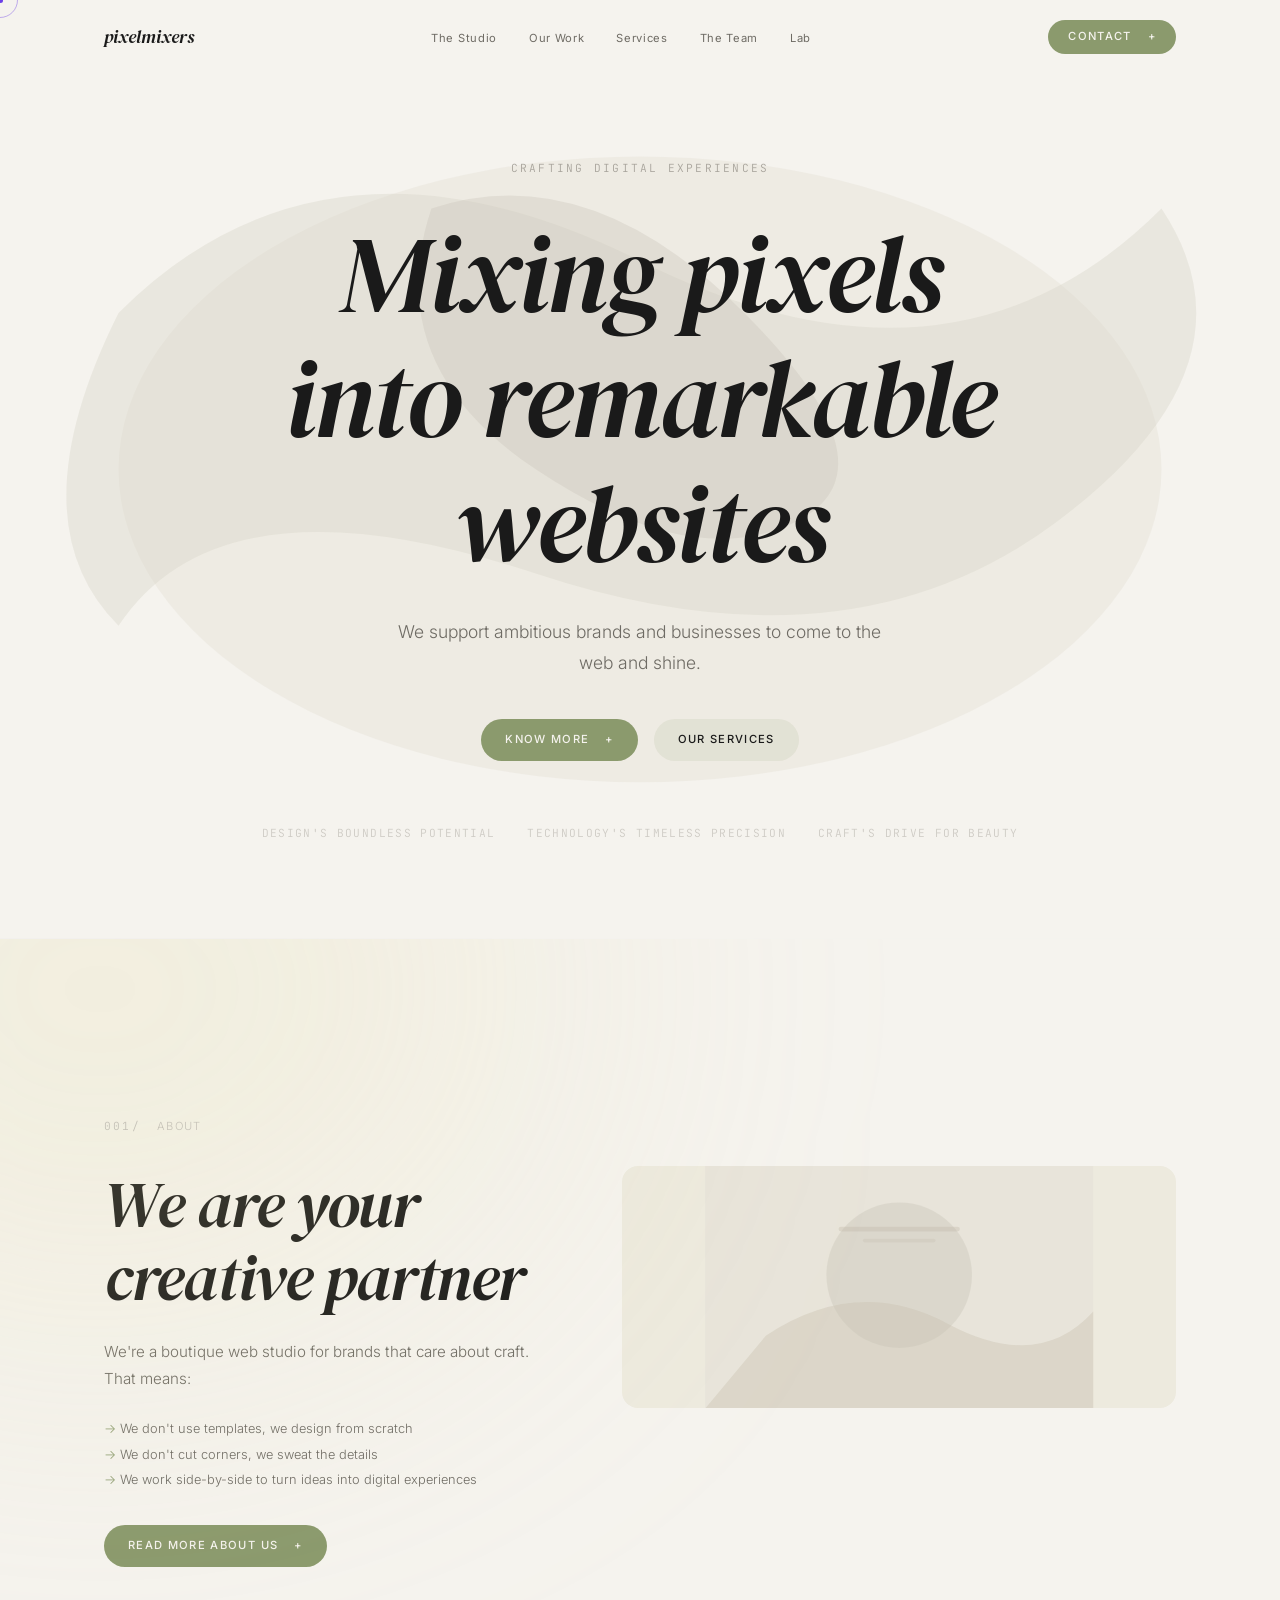
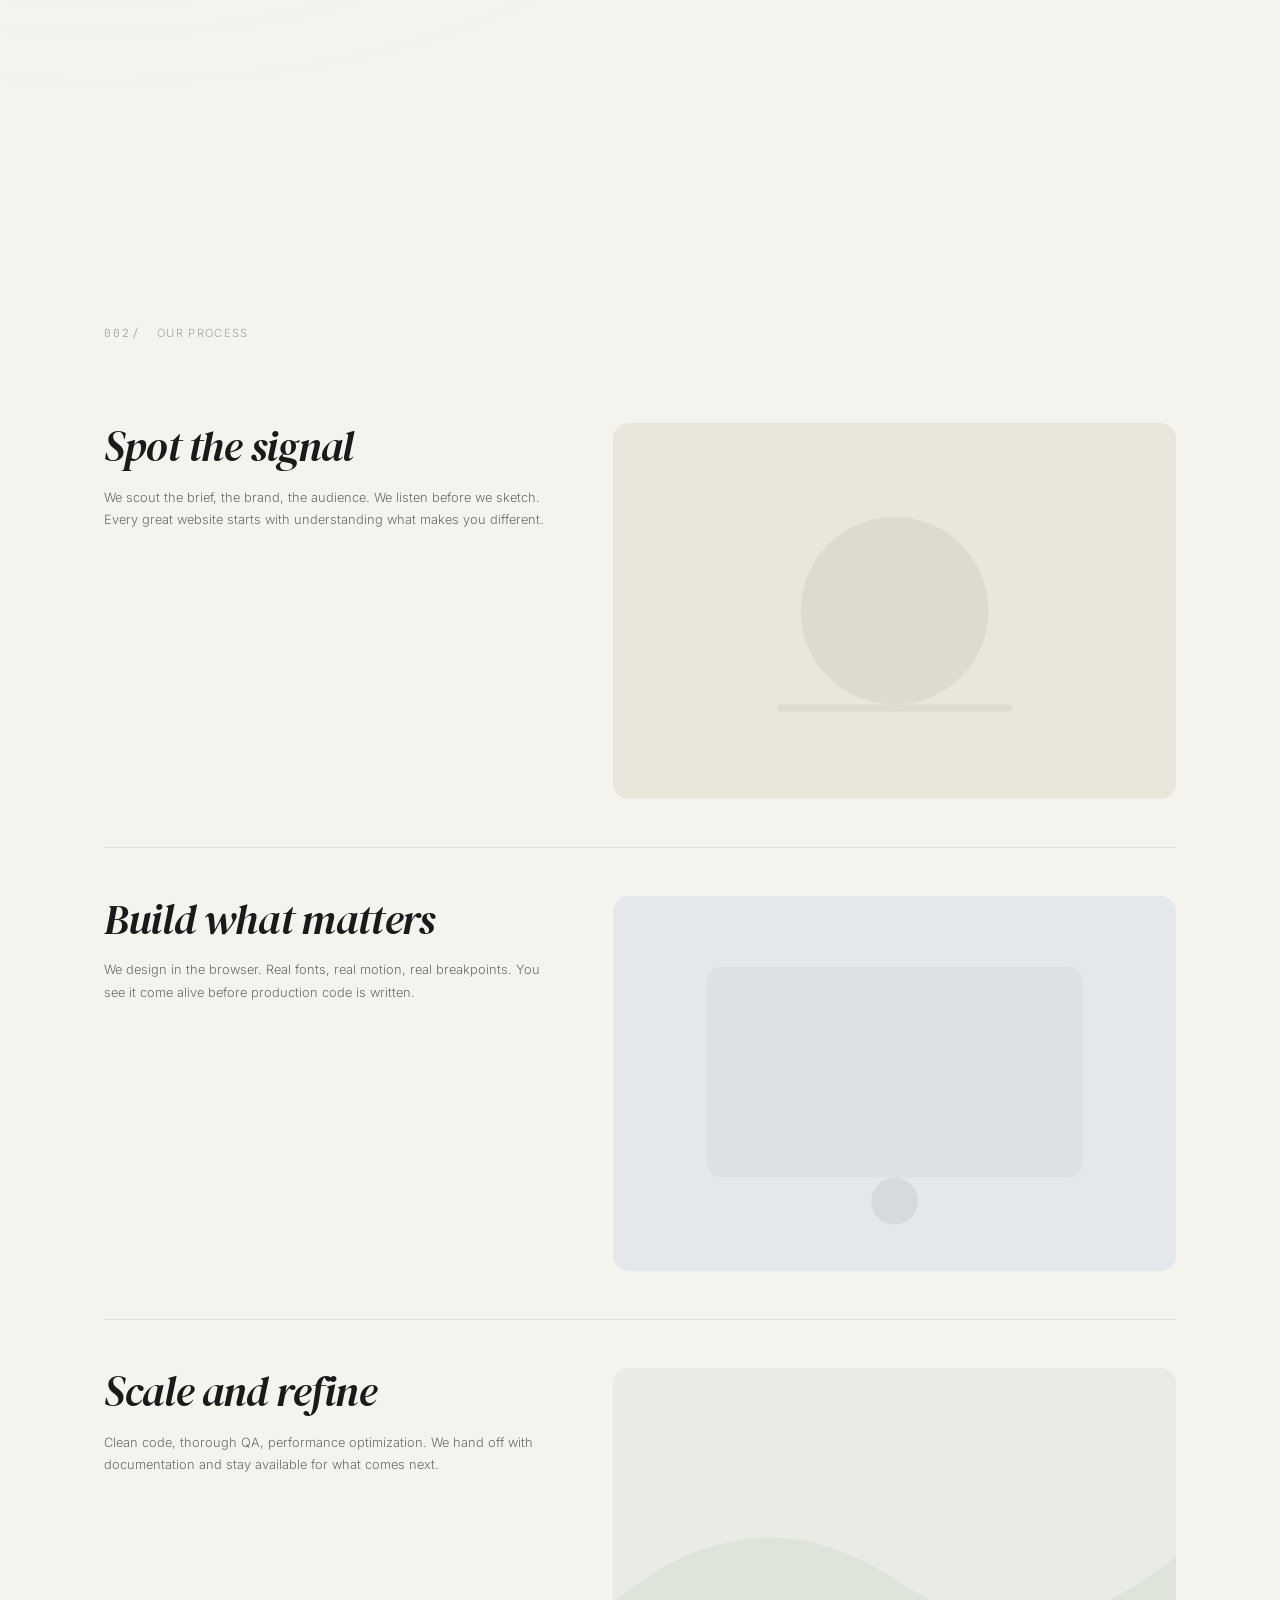
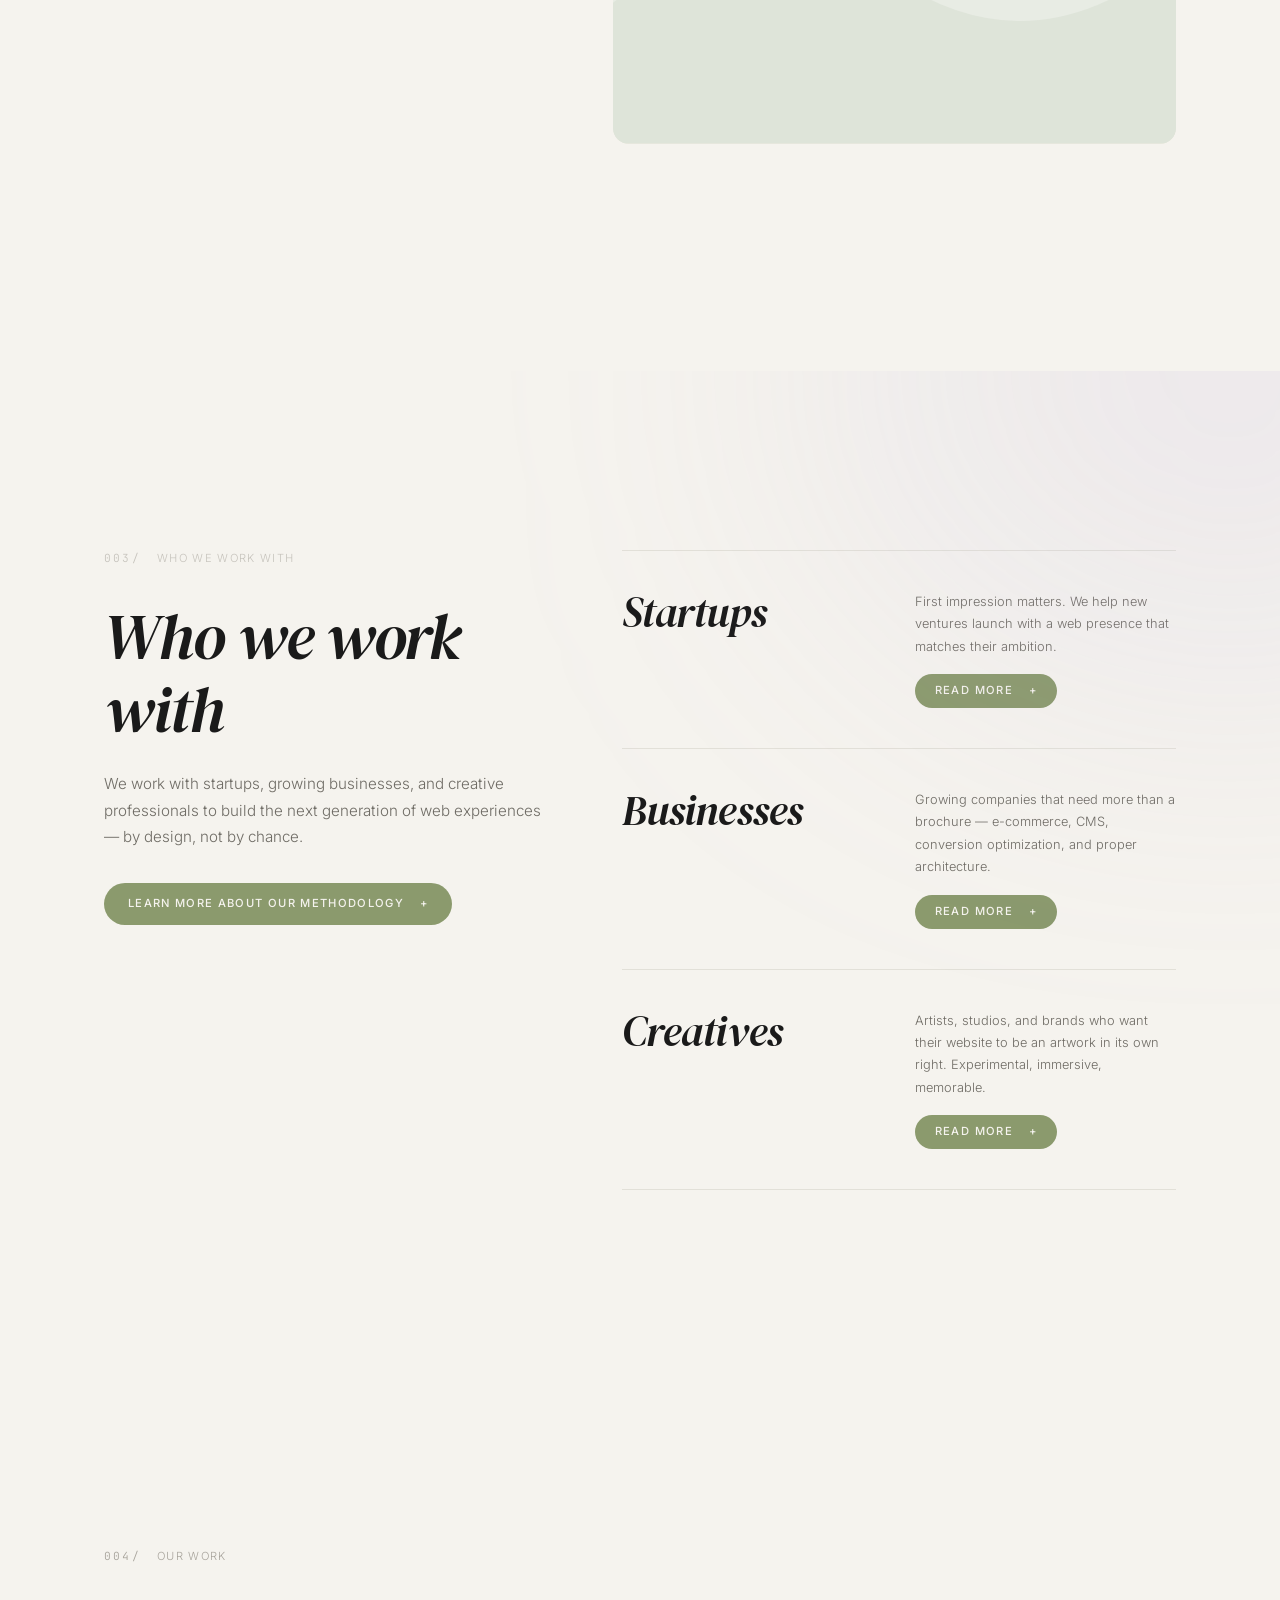
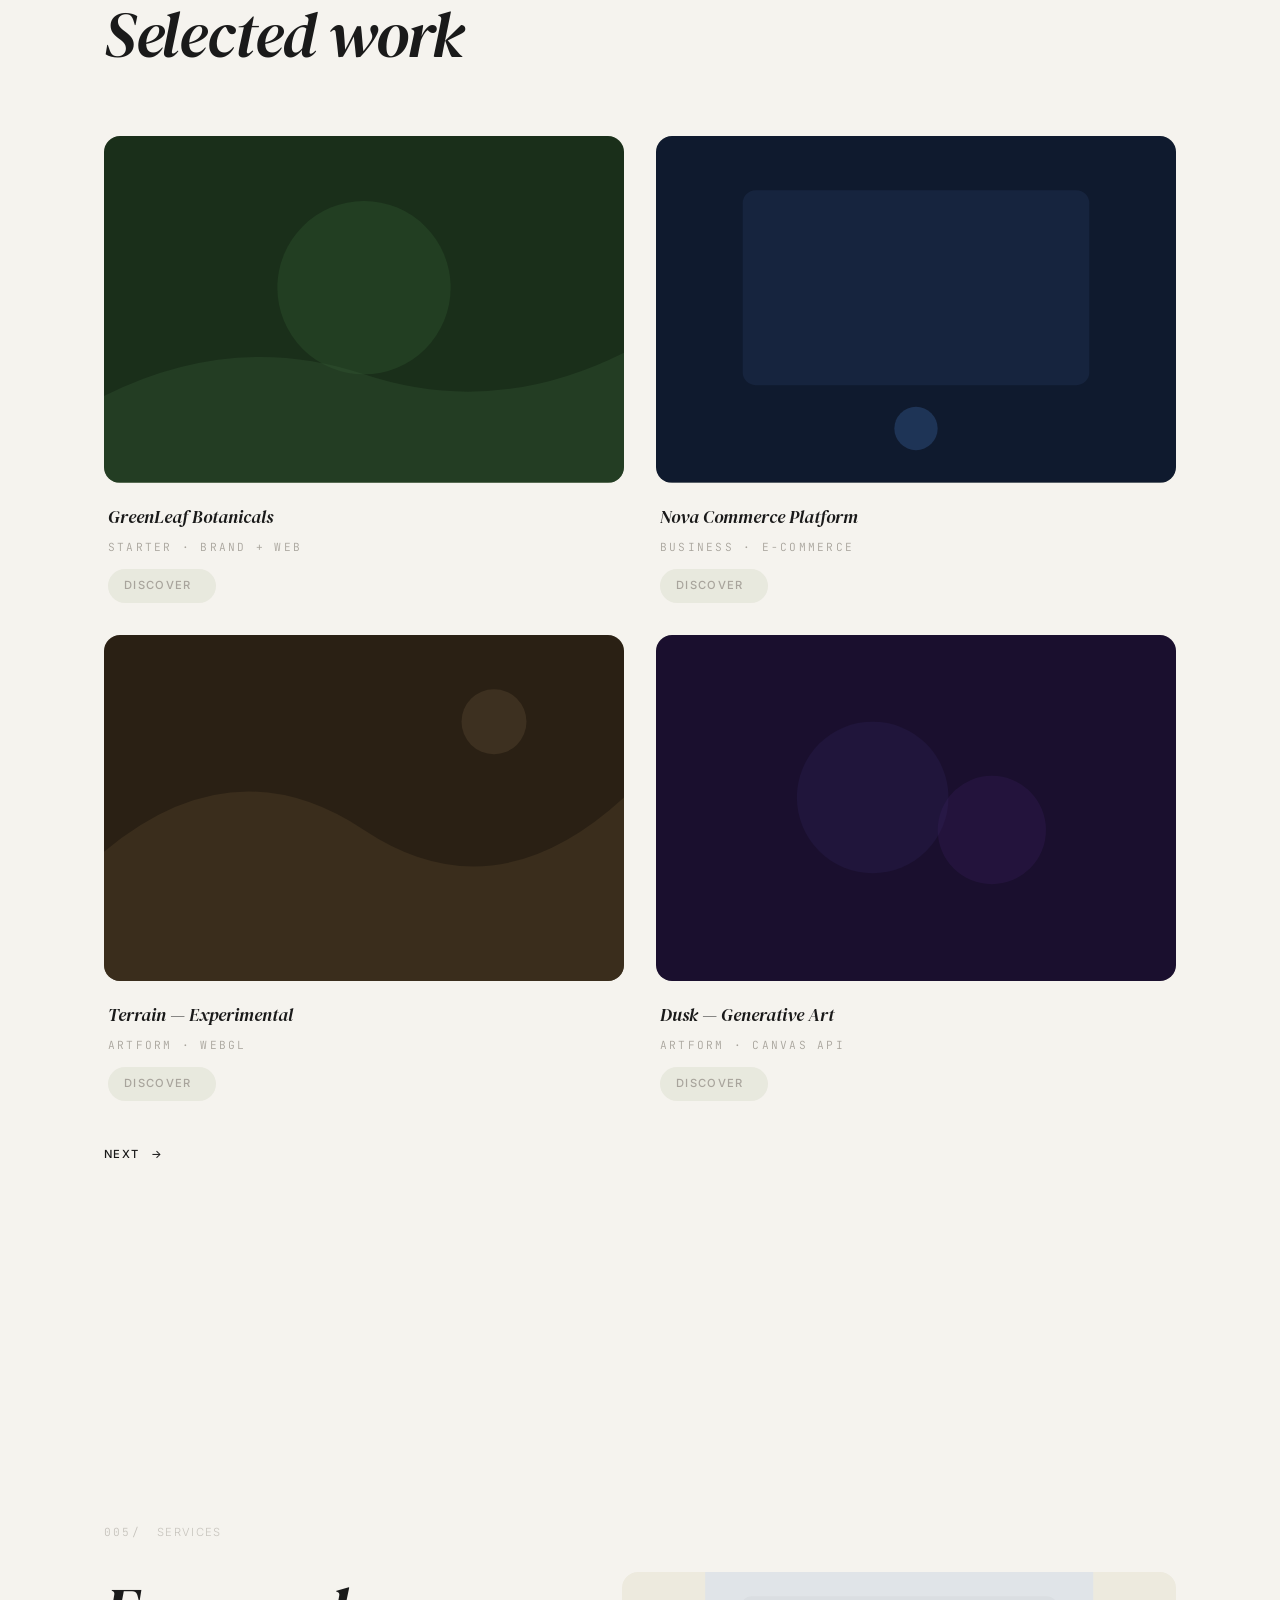
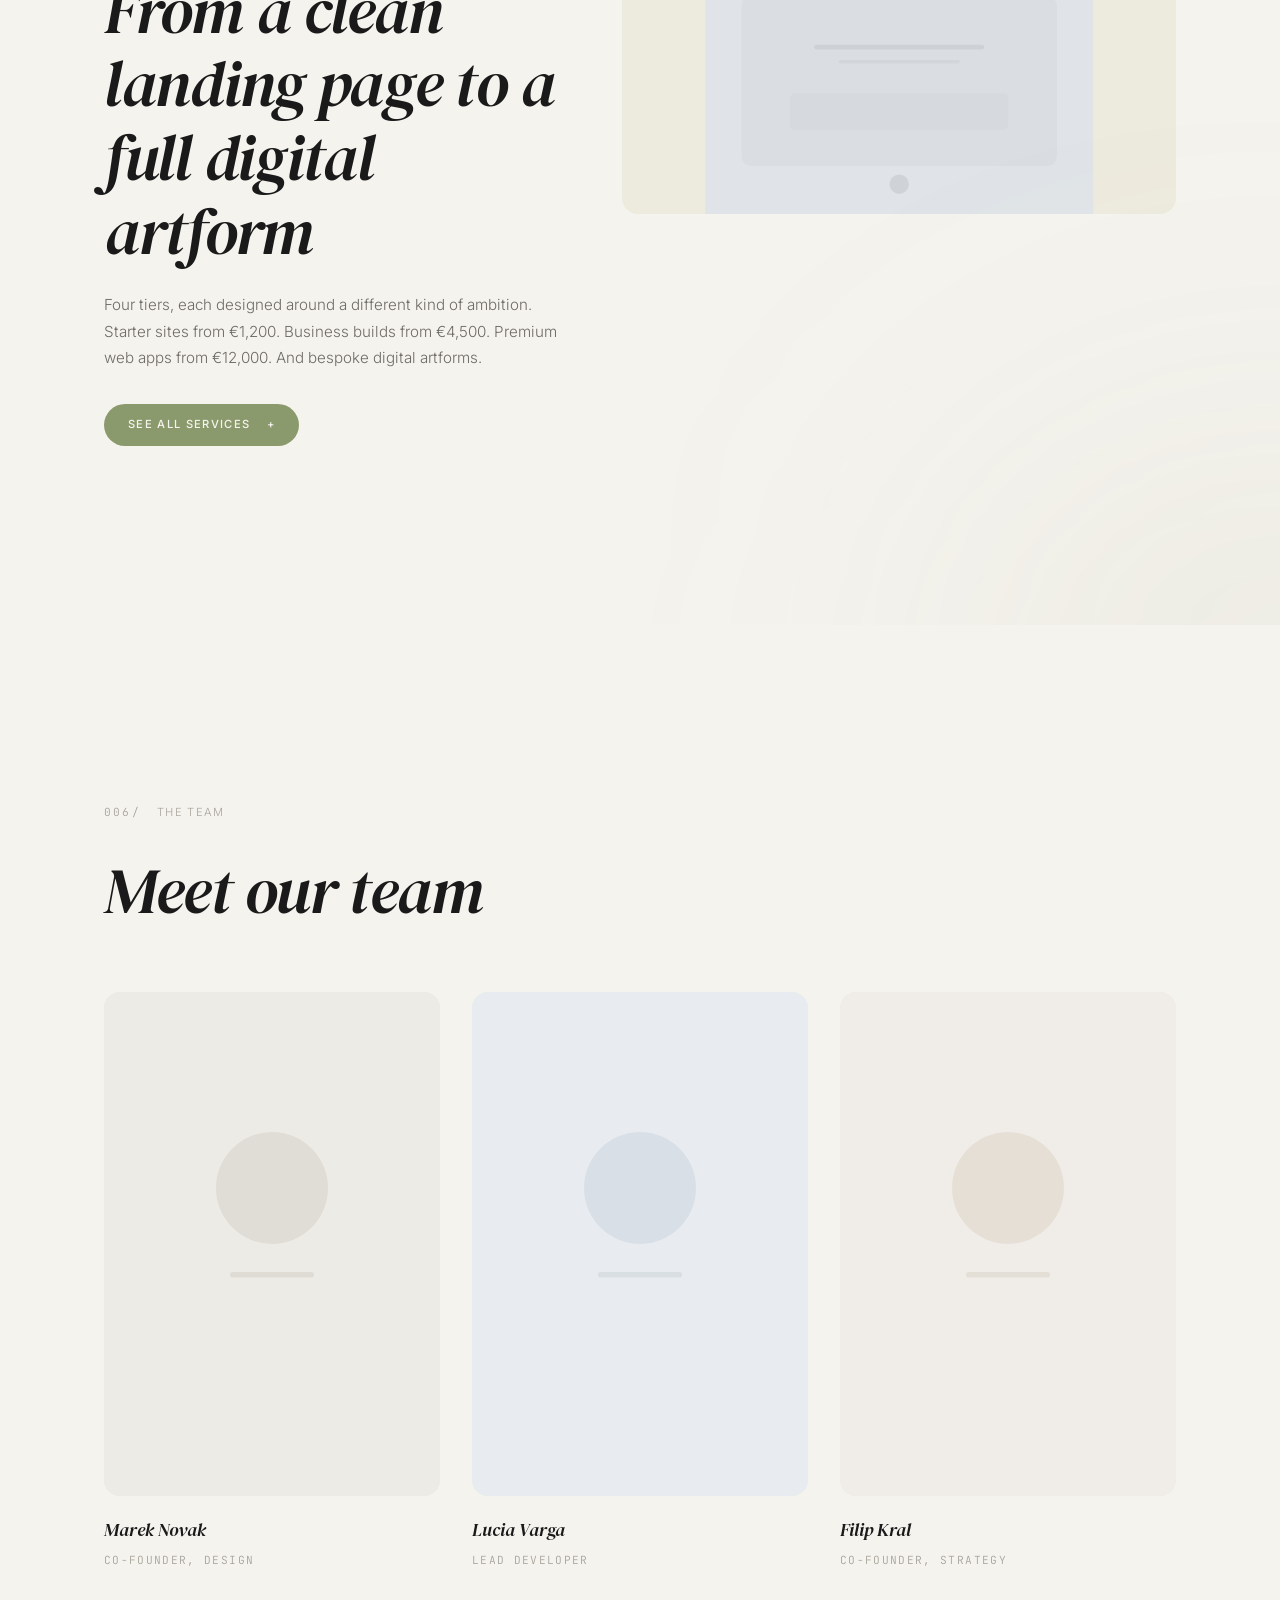
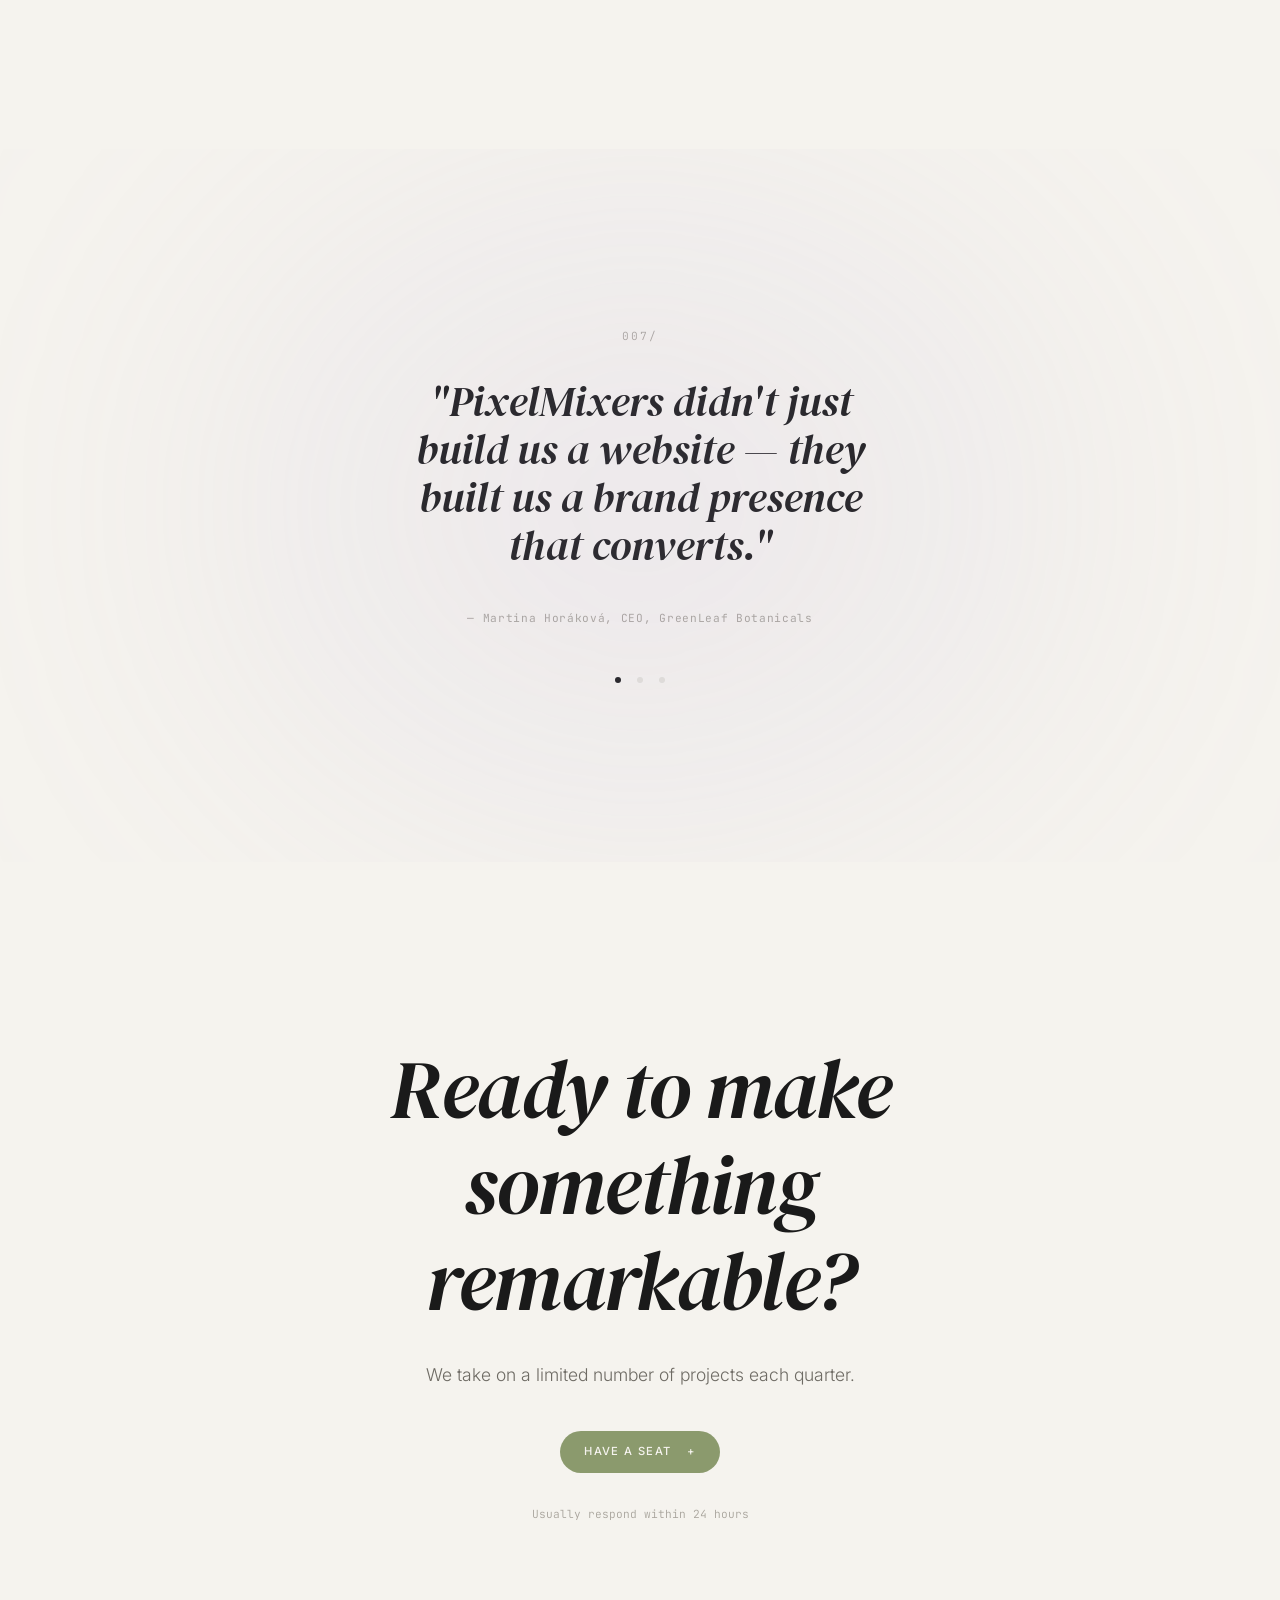
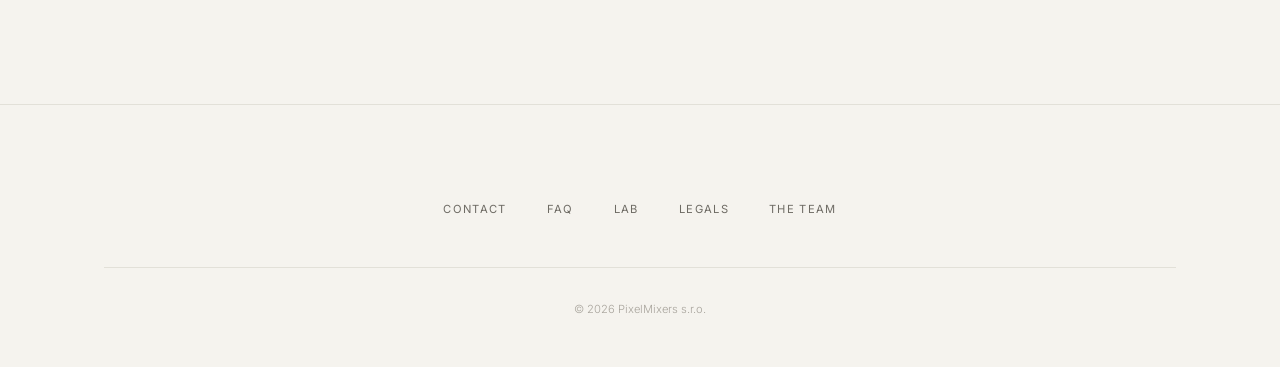
==== commit d27835d1: "Fundamental redesign: match anima.ai exactly from screenshots - Serif italic display font (DM Serif " ====
--- a/index.html
+++ b/index.html
@@ -7,7 +7,7 @@
   <meta name="description" content="PixelMixers is a web design and development studio crafting websites from clean business sites to full digital artforms.">
   <link rel="preconnect" href="https://fonts.googleapis.com">
   <link rel="preconnect" href="https://fonts.gstatic.com" crossorigin>
-  <link href="https://fonts.googleapis.com/css2?family=Inter:wght@300;400;500&family=JetBrains+Mono:wght@400&family=Syne:wght@400;700;800&display=swap" rel="stylesheet">
+  <link href="https://fonts.googleapis.com/css2?family=DM+Serif+Display:ital@0;1&family=Inter:wght@300;400;500&family=JetBrains+Mono:wght@400&display=swap" rel="stylesheet">
   <link rel="stylesheet" href="/assets/css/tokens.css">
   <link rel="stylesheet" href="/assets/css/typography.css">
   <link rel="stylesheet" href="/assets/css/reset.css">
@@ -18,16 +18,15 @@
 </head>
 <body>
 
-  <!-- Nav -->
+  <!-- Nav — anima style: logo left, links hidden behind MENU pill, contact right -->
   <header class="site-nav" id="site-nav">
     <div class="site-nav__inner">
-      <a href="/" class="site-nav__logo" aria-label="PixelMixers — Home">
-        <svg class="logo-mark" width="28" height="28" viewBox="0 0 32 32" aria-hidden="true">
-          <rect x="2" y="2" width="18" height="18" rx="5" fill="#6B3FE7" opacity="0.9"/>
-          <rect x="12" y="12" width="18" height="18" rx="5" fill="#FF6B35" opacity="0.9"/>
-        </svg>
-        <span class="logo-wordmark">PixelMixers</span>
-      </a>
+      <div style="display:flex;align-items:center;gap:var(--space-2)">
+        <a href="/" class="site-nav__logo" aria-label="PixelMixers — Home">
+          <span class="logo-wordmark">pixelmixers</span>
+        </a>
+        <button class="nav-menu-pill nav-toggle" aria-label="Open menu" aria-expanded="false" aria-controls="mobile-nav">Menu</button>
+      </div>
       <nav class="site-nav__links" aria-label="Primary navigation">
         <ul role="list">
           <li><a href="/the-studio/">The Studio</a></li>
@@ -38,10 +37,7 @@
         </ul>
       </nav>
       <div class="site-nav__actions">
-        <a href="/contact/" class="btn-primary btn-sm">Contact</a>
-        <button class="nav-toggle" aria-label="Open menu" aria-expanded="false" aria-controls="mobile-nav">
-          <span></span><span></span><span></span>
-        </button>
+        <a href="/contact/" class="btn-primary btn-sm">Contact <span class="icon-plus"></span></a>
       </div>
     </div>
     <div class="mobile-nav" id="mobile-nav" aria-hidden="true">
@@ -58,209 +54,261 @@
 
   <main>
 
-    <!-- Hero — centered, massive, white -->
+    <!-- Hero — centered, large image behind text -->
     <section class="hero">
       <div class="glow-ellipse glow-ellipse--tangerine glow-ellipse--top-right" aria-hidden="true"></div>
       <div class="glow-ellipse glow-ellipse--violet glow-ellipse--bottom-left" aria-hidden="true"></div>
+      <!-- Large decorative image -->
+      <div class="hero__bg" aria-hidden="true">
+        <svg viewBox="0 0 1600 900" xmlns="http://www.w3.org/2000/svg" preserveAspectRatio="xMidYMid slice">
+          <rect width="1600" height="900" fill="#F5F3EE"/>
+          <!-- Abstract organic shape like anima's nature image -->
+          <ellipse cx="800" cy="450" rx="500" ry="300" fill="#E8E4DA" opacity="0.5"/>
+          <path d="M300 300 Q500 100 800 250 Q1100 400 1300 200 Q1400 350 1200 500 Q1000 650 700 550 Q400 450 300 600 Q200 500 300 300Z" fill="#D8D4C8" opacity="0.4"/>
+          <path d="M600 200 Q750 150 900 300 Q1050 450 950 500 Q850 550 700 450 Q550 350 600 200Z" fill="#C8C4B8" opacity="0.35"/>
+        </svg>
+      </div>
       <div class="hero__content">
-        <h1 class="hero__heading" data-reveal="fade-up">We mix pixels<br>into magic</h1>
+        <div class="hero__eyebrow" data-reveal="fade-in">Crafting digital experiences</div>
+        <h1 class="hero__heading" data-reveal="fade-up">Mixing pixels<br>into remarkable<br>websites</h1>
         <p class="hero__sub" data-reveal="fade-up" data-reveal-delay="150">
-          From clean, conversion-focused business sites to experimental digital artforms —
-          we build websites that don't just exist, they resonate.
+          We support ambitious brands and businesses to come to the web and shine.
         </p>
         <div class="hero__ctas" data-reveal="fade-up" data-reveal-delay="300">
-          <a href="/our-work/" class="btn-primary">See our work <span class="arrow" aria-hidden="true">→</span></a>
-          <a href="/the-studio/" class="btn-secondary">Read more about us</a>
+          <a href="/our-work/" class="btn-primary">Know more <span class="icon-plus"></span></a>
+          <a href="/services/" class="btn-secondary">Our services</a>
         </div>
         <div class="hero__pillars" data-reveal="fade-in" data-reveal-delay="500">
           <span>Design's boundless potential</span>
-          <span>·</span>
           <span>Technology's timeless precision</span>
-          <span>·</span>
           <span>Craft's drive for beauty</span>
         </div>
       </div>
     </section>
 
-    <!-- Marquee -->
-    <div class="marquee" aria-hidden="true">
-      <div class="marquee__track">
-        <span>Web Design</span><span>Web Development</span><span>E-Commerce</span>
-        <span>Branding</span><span>Web Apps</span><span>Digital Artforms</span>
-        <span>Web Design</span><span>Web Development</span><span>E-Commerce</span>
-        <span>Branding</span><span>Web Apps</span><span>Digital Artforms</span>
-      </div>
-    </div>
-
-    <!-- 001/ We are your partner -->
+    <!-- 001/ We are your partner — two column like anima -->
     <section class="section">
       <div class="glow-ellipse glow-ellipse--tangerine glow-ellipse--top-left" aria-hidden="true"></div>
-      <div class="container intro">
-        <span class="section-label" data-reveal="fade-in">001/</span>
-        <h2 class="intro__heading" data-reveal="fade-up">We are your creative partner for the web</h2>
-        <p class="intro__body" data-reveal="fade-up" data-reveal-delay="100">
-          We're a boutique web studio — a tight-knit team of designers, developers, and digital thinkers based in Bratislava.
-          We don't do templates. We don't do average. Every site we build is designed from scratch,
-          crafted with intention, and built to perform.
-        </p>
-        <div class="intro__link" data-reveal="fade-up" data-reveal-delay="200">
-          <a href="/the-studio/" class="btn-ghost">Read more about us <span class="arrow" aria-hidden="true">→</span></a>
-        </div>
-      </div>
-    </section>
-
-    <!-- 002/ How we work -->
-    <section class="section">
-      <div class="container">
-        <span class="section-label" data-reveal="fade-in">002/</span>
-        <h2 class="intro__heading" data-reveal="fade-up">How we work</h2>
-
-        <div style="margin-top:var(--space-12)">
-          <div class="process-item" data-reveal="fade-up">
-            <div class="process-item__label">01 — Spot the signal</div>
-            <h3 class="process-item__title">Discover & Define</h3>
-            <p class="process-item__body">We start by listening. We want to understand your business, your audience, your goals — and the feeling you want your site to create.</p>
-          </div>
-          <div class="process-item" data-reveal="fade-up" data-reveal-delay="100">
-            <div class="process-item__label">02 — Build what matters</div>
-            <h3 class="process-item__title">Design in Motion</h3>
-            <p class="process-item__body">We design in the browser where possible. Real fonts, real motion, real breakpoints. You see it move before a single line of production code is written.</p>
-          </div>
-          <div class="process-item" data-reveal="fade-up" data-reveal-delay="200">
-            <div class="process-item__label">03 — Scale and refine</div>
-            <h3 class="process-item__title">Build & Launch</h3>
-            <p class="process-item__body">Clean, semantic, fast code. Two rounds of revisions. QA across devices, performance optimization, and a proper handoff with documentation.</p>
-          </div>
-        </div>
-      </div>
-    </section>
-
-    <!-- 003/ Who we work with -->
+      <div class="container">
+        <div class="split">
+          <div data-reveal="fade-up">
+            <span class="section-label">001/<span class="section-label__path">About</span></span>
+            <h2 class="s-heading">We are your creative partner</h2>
+            <div class="s-body">
+              <p>We're a boutique web studio for brands that care about craft. That means:</p>
+            </div>
+            <ul class="s-bullets">
+              <li>We don't use templates, we design from scratch</li>
+              <li>We don't cut corners, we sweat the details</li>
+              <li>We work side-by-side to turn ideas into digital experiences</li>
+            </ul>
+            <div style="margin-top:var(--space-8)">
+              <a href="/the-studio/" class="btn-primary">Read more about us <span class="icon-plus"></span></a>
+            </div>
+          </div>
+          <div data-reveal="fade-up" data-reveal-delay="150">
+            <!-- Large image like anima -->
+            <div class="hero-image-section">
+              <svg viewBox="0 0 640 400" xmlns="http://www.w3.org/2000/svg">
+                <rect width="640" height="400" fill="#E8E4DA"/>
+                <circle cx="320" cy="180" r="120" fill="#D0CCC0" opacity="0.5"/>
+                <path d="M100 280 Q250 180 400 260 Q550 340 640 240 L640 400 L0 400Z" fill="#C8C0B0" opacity="0.4"/>
+                <rect x="220" y="100" width="200" height="8" rx="4" fill="#B8B0A0" opacity="0.3"/>
+                <rect x="260" y="120" width="120" height="6" rx="3" fill="#B8B0A0" opacity="0.2"/>
+              </svg>
+            </div>
+          </div>
+        </div>
+      </div>
+    </section>
+
+    <!-- 002/ How we work — process rows with images -->
+    <section class="section">
+      <div class="container">
+        <span class="section-label" data-reveal="fade-in">002/<span class="section-label__path">Our process</span></span>
+
+        <div class="process-row" data-reveal="fade-up">
+          <div>
+            <h3 class="process-row__heading">Spot the signal</h3>
+            <p class="process-row__body">We scout the brief, the brand, the audience. We listen before we sketch. Every great website starts with understanding what makes you different.</p>
+          </div>
+          <div class="process-row__image">
+            <svg viewBox="0 0 480 320" xmlns="http://www.w3.org/2000/svg"><rect width="480" height="320" fill="#EAE6DC"/><circle cx="240" cy="160" r="80" fill="#D4D0C4" opacity="0.5"/><rect x="140" y="240" width="200" height="6" rx="3" fill="#C4C0B4" opacity="0.3"/></svg>
+          </div>
+        </div>
+
+        <div class="process-row" data-reveal="fade-up" data-reveal-delay="100">
+          <div>
+            <h3 class="process-row__heading">Build what matters</h3>
+            <p class="process-row__body">We design in the browser. Real fonts, real motion, real breakpoints. You see it come alive before production code is written.</p>
+          </div>
+          <div class="process-row__image">
+            <svg viewBox="0 0 480 320" xmlns="http://www.w3.org/2000/svg"><rect width="480" height="320" fill="#E4E8EC"/><rect x="80" y="60" width="320" height="180" rx="12" fill="#D0D4D8" opacity="0.4"/><circle cx="240" cy="260" r="20" fill="#C0C4C8" opacity="0.4"/></svg>
+          </div>
+        </div>
+
+        <div class="process-row" data-reveal="fade-up" data-reveal-delay="200">
+          <div>
+            <h3 class="process-row__heading">Scale and refine</h3>
+            <p class="process-row__body">Clean code, thorough QA, performance optimization. We hand off with documentation and stay available for what comes next.</p>
+          </div>
+          <div class="process-row__image">
+            <svg viewBox="0 0 480 320" xmlns="http://www.w3.org/2000/svg"><rect width="480" height="320" fill="#E8ECE4"/><path d="M0 200 Q120 100 240 180 Q360 260 480 160 L480 320 L0 320Z" fill="#C8D0C0" opacity="0.3"/></svg>
+          </div>
+        </div>
+      </div>
+    </section>
+
+    <!-- 003/ Who we work with — anima "Startups / Researchers / Corporates" layout -->
     <section class="section">
       <div class="glow-ellipse glow-ellipse--violet glow-ellipse--top-right" aria-hidden="true"></div>
       <div class="container">
-        <span class="section-label" data-reveal="fade-in">003/</span>
-        <h2 class="intro__heading" data-reveal="fade-up">Who we work with</h2>
-        <p class="intro__body" data-reveal="fade-up" data-reveal-delay="100">
-          We work with startups, established businesses, and creative professionals who believe their website should be more than a digital brochure.
-        </p>
-
-        <div style="display:grid;grid-template-columns:repeat(3,1fr);gap:var(--space-10);margin-top:var(--space-16)" data-reveal="fade-up" data-reveal-delay="200">
-          <div>
-            <h3 style="font-family:var(--font-display);font-size:var(--text-lg);font-weight:700;margin-bottom:var(--space-3)">Startups</h3>
-            <p style="font-size:var(--text-sm);font-weight:300;color:var(--color-ash);line-height:var(--leading-relaxed)">First impression matters. We help new ventures launch with a web presence that punches above their weight.</p>
-            <a href="/services/#starter" class="btn-ghost" style="margin-top:var(--space-6)">Read more <span class="arrow" aria-hidden="true">→</span></a>
-          </div>
-          <div>
-            <h3 style="font-family:var(--font-display);font-size:var(--text-lg);font-weight:700;margin-bottom:var(--space-3)">Businesses</h3>
-            <p style="font-size:var(--text-sm);font-weight:300;color:var(--color-ash);line-height:var(--leading-relaxed)">Growing companies that need more than a brochure — e-commerce, CMS, proper architecture, and conversion optimization.</p>
-            <a href="/services/#business" class="btn-ghost" style="margin-top:var(--space-6)">Read more <span class="arrow" aria-hidden="true">→</span></a>
-          </div>
-          <div>
-            <h3 style="font-family:var(--font-display);font-size:var(--text-lg);font-weight:700;margin-bottom:var(--space-3)">Creatives</h3>
-            <p style="font-size:var(--text-sm);font-weight:300;color:var(--color-ash);line-height:var(--leading-relaxed)">Artists, studios, and brands who want their website to be an artwork in its own right. Experimental, immersive, memorable.</p>
-            <a href="/services/#artform" class="btn-ghost" style="margin-top:var(--space-6)">Read more <span class="arrow" aria-hidden="true">→</span></a>
-          </div>
-        </div>
-      </div>
-    </section>
-
-    <!-- 004/ Ventures / Work -->
-    <section class="section">
-      <div class="container">
-        <span class="section-label" data-reveal="fade-in">004/</span>
-        <h2 class="intro__heading" data-reveal="fade-up">Selected work</h2>
+        <div class="split">
+          <div data-reveal="fade-up">
+            <span class="section-label">003/<span class="section-label__path">Who we work with</span></span>
+            <h2 class="s-heading">Who we work with</h2>
+            <div class="s-body">
+              <p>We work with startups, growing businesses, and creative professionals to build the next generation of web experiences — by design, not by chance.</p>
+            </div>
+            <div style="margin-top:var(--space-8)">
+              <a href="/services/" class="btn-primary">Learn more about our methodology <span class="icon-plus"></span></a>
+            </div>
+          </div>
+          <div data-reveal="fade-up" data-reveal-delay="100">
+            <div class="audience-item">
+              <h3 class="audience-item__title">Startups</h3>
+              <div>
+                <p class="audience-item__body">First impression matters. We help new ventures launch with a web presence that matches their ambition.</p>
+                <div class="audience-item__link"><a href="/services/#starter" class="btn-primary btn-sm">Read more <span class="icon-plus"></span></a></div>
+              </div>
+            </div>
+            <div class="audience-item">
+              <h3 class="audience-item__title">Businesses</h3>
+              <div>
+                <p class="audience-item__body">Growing companies that need more than a brochure — e-commerce, CMS, conversion optimization, and proper architecture.</p>
+                <div class="audience-item__link"><a href="/services/#business" class="btn-primary btn-sm">Read more <span class="icon-plus"></span></a></div>
+              </div>
+            </div>
+            <div class="audience-item">
+              <h3 class="audience-item__title">Creatives</h3>
+              <div>
+                <p class="audience-item__body">Artists, studios, and brands who want their website to be an artwork in its own right. Experimental, immersive, memorable.</p>
+                <div class="audience-item__link"><a href="/services/#artform" class="btn-primary btn-sm">Read more <span class="icon-plus"></span></a></div>
+              </div>
+            </div>
+          </div>
+        </div>
+      </div>
+    </section>
+
+    <!-- 004/ Selected work — venture cards like anima -->
+    <section class="section">
+      <div class="container">
+        <span class="section-label" data-reveal="fade-in">004/<span class="section-label__path">Our work</span></span>
+        <h2 class="s-heading" data-reveal="fade-up">Selected work</h2>
 
         <div class="work-grid">
           <a href="/our-work/project/greenleaf-rebrand/" class="work-item" data-reveal="fade-up">
             <div class="work-item__image">
-              <svg viewBox="0 0 480 320" xmlns="http://www.w3.org/2000/svg"><rect width="480" height="320" fill="#E8F0E4"/><circle cx="240" cy="140" r="70" fill="#B8D4B0" opacity="0.6"/><rect x="170" y="230" width="140" height="24" rx="6" fill="#8BB880" opacity="0.3"/></svg>
+              <svg viewBox="0 0 480 320" xmlns="http://www.w3.org/2000/svg"><rect width="480" height="320" fill="#1A2F1A"/><circle cx="240" cy="140" r="80" fill="#2A4F2A" opacity="0.5"/><path d="M0 240 Q120 180 240 220 Q360 260 480 200 L480 320 L0 320Z" fill="#3A5F3A" opacity="0.3"/></svg>
             </div>
             <div class="work-item__info">
               <div class="work-item__title">GreenLeaf Botanicals</div>
               <div class="work-item__tag">Starter · Brand + Web</div>
-              <div class="work-item__discover">Discover →</div>
+              <div class="work-item__discover">Discover <span class="icon-plus"></span></div>
             </div>
           </a>
           <a href="/our-work/project/nova-ecommerce/" class="work-item" data-reveal="fade-up" data-reveal-delay="100">
             <div class="work-item__image">
-              <svg viewBox="0 0 480 320" xmlns="http://www.w3.org/2000/svg"><rect width="480" height="320" fill="#E0E6F0"/><rect x="100" y="60" width="280" height="160" rx="12" fill="#B0C0D8" opacity="0.4"/><circle cx="240" cy="260" r="20" fill="#8098B8" opacity="0.5"/></svg>
+              <svg viewBox="0 0 480 320" xmlns="http://www.w3.org/2000/svg"><rect width="480" height="320" fill="#0F1A2E"/><rect x="80" y="50" width="320" height="180" rx="12" fill="#1E2E4E" opacity="0.5"/><circle cx="240" cy="270" r="20" fill="#2E4E7E" opacity="0.5"/></svg>
             </div>
             <div class="work-item__info">
               <div class="work-item__title">Nova Commerce Platform</div>
               <div class="work-item__tag">Business · E-Commerce</div>
-              <div class="work-item__discover">Discover →</div>
+              <div class="work-item__discover">Discover <span class="icon-plus"></span></div>
             </div>
           </a>
           <a href="/our-work/project/terrain-experimental/" class="work-item" data-reveal="fade-up" data-reveal-delay="200">
             <div class="work-item__image">
-              <svg viewBox="0 0 480 320" xmlns="http://www.w3.org/2000/svg"><rect width="480" height="320" fill="#EDE8E0"/><path d="M0 220 Q120 120 240 190 Q360 260 480 170 L480 320 L0 320Z" fill="#C8B8A0" opacity="0.3"/><circle cx="360" cy="90" r="30" fill="#B0A080" opacity="0.3"/></svg>
+              <svg viewBox="0 0 480 320" xmlns="http://www.w3.org/2000/svg"><rect width="480" height="320" fill="#2A2014"/><path d="M0 200 Q120 100 240 180 Q360 260 480 150 L480 320 L0 320Z" fill="#4A3A24" opacity="0.5"/><circle cx="360" cy="80" r="30" fill="#5A4A34" opacity="0.4"/></svg>
             </div>
             <div class="work-item__info">
               <div class="work-item__title">Terrain — Experimental</div>
               <div class="work-item__tag">Artform · WebGL</div>
-              <div class="work-item__discover">Discover →</div>
+              <div class="work-item__discover">Discover <span class="icon-plus"></span></div>
             </div>
           </a>
           <a href="/our-work/project/dusk-artform/" class="work-item" data-reveal="fade-up" data-reveal-delay="300">
             <div class="work-item__image">
-              <svg viewBox="0 0 480 320" xmlns="http://www.w3.org/2000/svg"><rect width="480" height="320" fill="#E8E0F0"/><circle cx="200" cy="150" r="60" fill="#C0B0E0" opacity="0.3"/><circle cx="300" cy="180" r="40" fill="#D0A0C8" opacity="0.3"/></svg>
+              <svg viewBox="0 0 480 320" xmlns="http://www.w3.org/2000/svg"><rect width="480" height="320" fill="#1A0F2E"/><circle cx="200" cy="150" r="70" fill="#2A1F4E" opacity="0.4"/><circle cx="310" cy="180" r="50" fill="#3A1F5E" opacity="0.3"/></svg>
             </div>
             <div class="work-item__info">
               <div class="work-item__title">Dusk — Generative Art</div>
               <div class="work-item__tag">Artform · Canvas API</div>
-              <div class="work-item__discover">Discover →</div>
-            </div>
-          </a>
-        </div>
-
-        <div style="margin-top:var(--space-12)" data-reveal="fade-up">
-          <a href="/our-work/" class="btn-ghost">See all projects <span class="arrow" aria-hidden="true">→</span></a>
-        </div>
-      </div>
-    </section>
-
-    <!-- 005/ Out of the Lab / Services teaser -->
+              <div class="work-item__discover">Discover <span class="icon-plus"></span></div>
+            </div>
+          </a>
+        </div>
+
+        <div style="margin-top:var(--space-10)"><a href="/our-work/" class="btn-ghost">Next <span class="arrow" aria-hidden="true">→</span></a></div>
+      </div>
+    </section>
+
+    <!-- 005/ Services teaser -->
     <section class="section">
       <div class="glow-ellipse glow-ellipse--mint glow-ellipse--bottom-right" aria-hidden="true"></div>
-      <div class="container intro">
-        <span class="section-label" data-reveal="fade-in">005/</span>
-        <h2 class="intro__heading" data-reveal="fade-up">From a clean landing page to a full digital artform</h2>
-        <p class="intro__body" data-reveal="fade-up" data-reveal-delay="100">
-          We've structured our work into four tiers, each designed around a different kind
-          of ambition. Starter sites from €1,200. Business builds from €4,500. Premium web apps
-          from €12,000. And bespoke digital artforms for those who want something truly extraordinary.
-        </p>
-        <div class="intro__link" data-reveal="fade-up" data-reveal-delay="200">
-          <a href="/services/" class="btn-ghost">See all services <span class="arrow" aria-hidden="true">→</span></a>
-        </div>
-      </div>
-    </section>
-
-    <!-- 006/ Team preview -->
-    <section class="section">
-      <div class="container">
-        <span class="section-label" data-reveal="fade-in">006/</span>
-        <h2 class="intro__heading" data-reveal="fade-up">Meet our team</h2>
+      <div class="container">
+        <div class="split">
+          <div data-reveal="fade-up">
+            <span class="section-label">005/<span class="section-label__path">Services</span></span>
+            <h2 class="s-heading">From a clean landing page to a full digital artform</h2>
+            <div class="s-body">
+              <p>Four tiers, each designed around a different kind of ambition. Starter sites from €1,200. Business builds from €4,500. Premium web apps from €12,000. And bespoke digital artforms.</p>
+            </div>
+            <div style="margin-top:var(--space-8)">
+              <a href="/services/" class="btn-primary">See all services <span class="icon-plus"></span></a>
+            </div>
+          </div>
+          <div data-reveal="fade-up" data-reveal-delay="150">
+            <div class="hero-image-section">
+              <svg viewBox="0 0 640 400" xmlns="http://www.w3.org/2000/svg">
+                <rect width="640" height="400" fill="#E0E4E8"/>
+                <rect x="60" y="40" width="520" height="280" rx="16" fill="#D0D4D8" opacity="0.4"/>
+                <circle cx="320" cy="350" r="16" fill="#C0C4C8" opacity="0.5"/>
+                <rect x="180" y="120" width="280" height="8" rx="4" fill="#B0B4B8" opacity="0.3"/>
+                <rect x="220" y="145" width="200" height="6" rx="3" fill="#B0B4B8" opacity="0.2"/>
+                <rect x="140" y="200" width="360" height="60" rx="8" fill="#C0C8D0" opacity="0.2"/>
+              </svg>
+            </div>
+          </div>
+        </div>
+      </div>
+    </section>
+
+    <!-- 006/ Meet our team -->
+    <section class="section">
+      <div class="container">
+        <span class="section-label" data-reveal="fade-in">006/<span class="section-label__path">The team</span></span>
+        <h2 class="s-heading" data-reveal="fade-up">Meet our team</h2>
 
         <div class="team-preview" data-reveal="fade-up" data-reveal-delay="100">
           <a href="/the-team/team/marek-novak/" class="team-preview__item">
             <div class="team-preview__photo">
-              <svg viewBox="0 0 480 720" xmlns="http://www.w3.org/2000/svg"><rect width="480" height="720" fill="#EDEBE6"/><circle cx="240" cy="280" r="80" fill="#D8D4CC" opacity="0.6"/><rect x="180" y="400" width="120" height="8" rx="4" fill="#C8C4BC" opacity="0.4"/><rect x="200" y="420" width="80" height="6" rx="3" fill="#C8C4BC" opacity="0.3"/></svg>
+              <svg viewBox="0 0 480 720" xmlns="http://www.w3.org/2000/svg"><rect width="480" height="720" fill="#EDEBE6"/><circle cx="240" cy="280" r="80" fill="#D8D4CC" opacity="0.6"/><rect x="180" y="400" width="120" height="8" rx="4" fill="#C8C4BC" opacity="0.4"/></svg>
             </div>
             <div class="team-preview__name">Marek Novak</div>
             <div class="team-preview__role">Co-Founder, Design</div>
           </a>
           <a href="/the-team/team/lucia-varga/" class="team-preview__item">
             <div class="team-preview__photo">
-              <svg viewBox="0 0 480 720" xmlns="http://www.w3.org/2000/svg"><rect width="480" height="720" fill="#E8ECF0"/><circle cx="240" cy="280" r="80" fill="#D0D8E0" opacity="0.6"/><rect x="180" y="400" width="120" height="8" rx="4" fill="#C0C8D0" opacity="0.4"/><rect x="200" y="420" width="80" height="6" rx="3" fill="#C0C8D0" opacity="0.3"/></svg>
+              <svg viewBox="0 0 480 720" xmlns="http://www.w3.org/2000/svg"><rect width="480" height="720" fill="#E8ECF0"/><circle cx="240" cy="280" r="80" fill="#D0D8E0" opacity="0.6"/><rect x="180" y="400" width="120" height="8" rx="4" fill="#C0C8D0" opacity="0.4"/></svg>
             </div>
             <div class="team-preview__name">Lucia Varga</div>
             <div class="team-preview__role">Lead Developer</div>
           </a>
           <a href="/the-team/team/filip-kral/" class="team-preview__item">
             <div class="team-preview__photo">
-              <svg viewBox="0 0 480 720" xmlns="http://www.w3.org/2000/svg"><rect width="480" height="720" fill="#F0EDE8"/><circle cx="240" cy="280" r="80" fill="#E0D8CC" opacity="0.6"/><rect x="180" y="400" width="120" height="8" rx="4" fill="#D0C8BC" opacity="0.4"/><rect x="200" y="420" width="80" height="6" rx="3" fill="#D0C8BC" opacity="0.3"/></svg>
+              <svg viewBox="0 0 480 720" xmlns="http://www.w3.org/2000/svg"><rect width="480" height="720" fill="#F0EDE8"/><circle cx="240" cy="280" r="80" fill="#E0D8CC" opacity="0.6"/><rect x="180" y="400" width="120" height="8" rx="4" fill="#D0C8BC" opacity="0.4"/></svg>
             </div>
             <div class="team-preview__name">Filip Kral</div>
             <div class="team-preview__role">Co-Founder, Strategy</div>
@@ -273,20 +321,18 @@
     <section class="section testimonial-section">
       <div class="glow-ellipse glow-ellipse--violet glow-ellipse--center" aria-hidden="true"></div>
       <div class="container container--text text-center">
-        <span class="section-label" data-reveal="fade-in">007/</span>
-
-        <div class="testimonial-big-quote" aria-hidden="true" data-reveal="scale-up">"</div>
+        <span class="section-label" style="text-align:center" data-reveal="fade-in">007/</span>
 
         <div class="testimonial-slide is-active">
-          <p class="testimonial-quote">"PixelMixers didn't just build us a website — they built us a brand presence. The site has converted better than anything we had before."</p>
+          <p class="testimonial-quote">"PixelMixers didn't just build us a website — they built us a brand presence that converts."</p>
           <p class="testimonial-author">— Martina Horáková, CEO, GreenLeaf Botanicals</p>
         </div>
         <div class="testimonial-slide">
-          <p class="testimonial-quote">"They pushed us to think bigger and delivered something we genuinely didn't think was possible at our budget."</p>
+          <p class="testimonial-quote">"They pushed us to think bigger and delivered something we didn't think was possible."</p>
           <p class="testimonial-author">— David Park, Founder, Nova Commerce</p>
         </div>
         <div class="testimonial-slide">
-          <p class="testimonial-quote">"The Terrain project was a genuine experiment — we wanted something that had never been done before. PixelMixers understood the brief immediately."</p>
+          <p class="testimonial-quote">"PixelMixers understood the brief immediately and executed it flawlessly."</p>
           <p class="testimonial-author">— Ingrid Svensson, Art Director, Terrain Studio</p>
         </div>
 
@@ -298,63 +344,36 @@
       </div>
     </section>
 
-    <!-- Final CTA — centered, white, spacious -->
+    <!-- Final CTA -->
     <section class="section final-cta">
       <div class="container container--text text-center">
-        <h2 class="final-cta__heading" data-reveal="fade-up">Ready to make<br>something great?</h2>
+        <h2 class="final-cta__heading" data-reveal="fade-up">Ready to make<br>something remarkable?</h2>
         <p class="final-cta__body" data-reveal="fade-up" data-reveal-delay="100">
-          We take on a limited number of projects each quarter to ensure every client gets our full attention.
+          We take on a limited number of projects each quarter.
         </p>
-        <div style="margin-top:var(--space-12)" data-reveal="fade-up" data-reveal-delay="200">
-          <a href="/contact/" class="btn-primary">Have a seat <span class="arrow" aria-hidden="true">→</span></a>
+        <div style="margin-top:var(--space-10)" data-reveal="fade-up" data-reveal-delay="200">
+          <a href="/contact/" class="btn-primary">Have a seat <span class="icon-plus"></span></a>
         </div>
         <p class="final-cta__note" data-reveal="fade-in" data-reveal-delay="400">
-          Usually respond within 24 hours · No sales calls, just honest conversation
+          Usually respond within 24 hours
         </p>
       </div>
     </section>
 
   </main>
 
-  <!-- Footer — LIGHT -->
+  <!-- Footer — light, minimal, centered links like anima -->
   <footer class="site-footer">
     <div class="site-footer__inner">
       <div class="footer-top">
-        <div class="footer-brand">
-          <a href="/" class="site-nav__logo" aria-label="PixelMixers">
-            <svg class="logo-mark" width="24" height="24" viewBox="0 0 32 32" aria-hidden="true">
-              <rect x="2" y="2" width="18" height="18" rx="5" fill="#6B3FE7" opacity="0.9"/>
-              <rect x="12" y="12" width="18" height="18" rx="5" fill="#FF6B35" opacity="0.9"/>
-            </svg>
-            <span class="logo-wordmark">PixelMixers</span>
-          </a>
-          <p class="footer-tagline">We mix pixels into magic.<br>From landing pages to digital artforms.</p>
-        </div>
-        <div class="footer-nav-columns">
-          <div class="footer-nav-col">
-            <h4>Studio</h4>
-            <ul role="list"><li><a href="/the-studio/">About Us</a></li><li><a href="/the-team/">The Team</a></li></ul>
-          </div>
-          <div class="footer-nav-col">
-            <h4>Work</h4>
-            <ul role="list"><li><a href="/our-work/">All Projects</a></li></ul>
-          </div>
-          <div class="footer-nav-col">
-            <h4>Services</h4>
-            <ul role="list"><li><a href="/services/">Overview</a></li><li><a href="/faq/">FAQ</a></li></ul>
-          </div>
-          <div class="footer-nav-col">
-            <h4>Connect</h4>
-            <ul role="list"><li><a href="/contact/">Start a Project</a></li><li><a href="/lab/">Lab</a></li><li><a href="/legals/">Legal</a></li></ul>
-          </div>
-        </div>
+        <a href="/contact/">Contact</a>
+        <a href="/faq/">FAQ</a>
+        <a href="/lab/">Lab</a>
+        <a href="/legals/">Legals</a>
+        <a href="/the-team/">The Team</a>
       </div>
       <div class="footer-bottom">
         <p class="footer-copy">&copy; <span id="footer-year"></span> PixelMixers s.r.o.</p>
-        <div class="footer-legal-links">
-          <a href="/legals/">Privacy</a>
-          <a href="/legals/">Terms</a>
-        </div>
       </div>
     </div>
   </footer>
--- a/assets/css/tokens.css
+++ b/assets/css/tokens.css
@@ -1,40 +1,40 @@
 :root {
-  /* Brand primaries */
-  --color-ink:        #1A1A1F;
-  --color-chalk:      #FFFFFF;
-  --color-paper:      #FAFAF8;
+  /* Warm cream palette — like anima */
+  --color-ink:        #1A1A1A;
+  --color-chalk:      #F5F3EE;
+  --color-paper:      #EDEADE;
+  --color-white:      #FFFFFF;
 
-  /* Accent — the "mix" colors */
+  /* Accent — muted sage/olive like anima buttons */
+  --color-sage:       #8B9A6D;
+  --color-sage-light: #C5CDB3;
+  --color-sage-bg:    rgba(139,154,109,0.12);
+
+  /* Brand accents (for cards/accents, not primary) */
   --color-violet:     #6B3FE7;
   --color-tangerine:  #FF6B35;
   --color-mint:       #2ECDA7;
   --color-rose:       #E84393;
 
-  /* Glow ellipse — very soft */
-  --glow-violet:      rgba(107, 63, 231, 0.10);
-  --glow-tangerine:   rgba(255, 107, 53, 0.08);
-  --glow-mint:        rgba(46, 205, 167, 0.07);
-  --glow-rose:        rgba(232, 67, 147, 0.06);
-  --glow-yellow:      rgba(255, 230, 100, 0.12);
-  --glow-lavender:    rgba(180, 160, 255, 0.10);
+  /* Glow ellipse — soft yellow and lavender like anima */
+  --glow-yellow:      rgba(230, 220, 160, 0.20);
+  --glow-lavender:    rgba(190, 175, 220, 0.15);
+  --glow-sage:        rgba(139, 154, 109, 0.08);
 
   /* Neutral scale */
-  --color-smoke:      #EDEDEB;
-  --color-dust:       #ADADAD;
-  --color-ash:        #777777;
-  --color-coal:       #2A2A30;
+  --color-smoke:      #E2E0D8;
+  --color-dust:       #A8A49C;
+  --color-ash:        #6E6B64;
+  --color-coal:       #2A2A28;
 
   /* Semantic */
   --text-primary:     var(--color-ink);
   --text-secondary:   var(--color-ash);
   --text-muted:       var(--color-dust);
-  --text-inverse:     var(--color-chalk);
 
   /* Surface */
   --surface-base:     var(--color-chalk);
   --surface-raised:   var(--color-paper);
-  --surface-dark:     var(--color-coal);
-  --surface-ink:      var(--color-ink);
 
   /* Spacing */
   --space-1:0.25rem;--space-2:0.5rem;--space-3:0.75rem;--space-4:1rem;
@@ -42,21 +42,20 @@
   --space-12:3rem;--space-16:4rem;--space-20:5rem;--space-24:6rem;
   --space-32:8rem;--space-40:10rem;--space-48:12rem;
 
-  /* Section vertical rhythm — massive like anima.ai */
-  --section-pad: clamp(10rem, 15vw, 20rem);
+  /* Section rhythm — massive like anima */
+  --section-pad: clamp(8rem, 14vw, 18rem);
 
-  /* Layout — narrow, centered */
-  --container-max:  1100px;
-  --container-wide: 900px;
+  /* Layout */
+  --container-max:  1200px;
+  --container-wide: 1000px;
   --container-text:  640px;
-  --gutter:          clamp(1.5rem, 6vw, 4rem);
+  --gutter:          clamp(1.5rem, 5vw, 4rem);
 
   /* Radius */
   --radius-sm:4px;--radius-md:8px;--radius-lg:16px;--radius-xl:24px;
-  --radius-2xl:40px;--radius-full:9999px;
+  --radius-full:9999px;
 
-  /* Shadow — very subtle */
+  /* Shadow */
   --shadow-sm:  0 1px 2px rgba(0,0,0,0.04);
   --shadow-md:  0 4px 12px rgba(0,0,0,0.06);
-  --shadow-lg:  0 12px 32px rgba(0,0,0,0.08);
 }
--- a/assets/css/typography.css
+++ b/assets/css/typography.css
@@ -1,14 +1,19 @@
 :root {
-  --font-display: 'Syne', sans-serif;
+  /* Display: serif italic like anima — DM Serif Display */
+  --font-display: 'DM Serif Display', serif;
+  /* Body: clean sans */
   --font-body:    'Inter', sans-serif;
+  /* Mono: for labels */
   --font-mono:    'JetBrains Mono', monospace;
+  /* Nav/buttons: geometric sans */
+  --font-ui:      'Inter', sans-serif;
 
-  /* Type scale — large, editorial */
+  /* Type scale */
   --text-xs:   0.7rem;
-  --text-sm:   0.82rem;
-  --text-base: 1rem;
-  --text-md:   1.15rem;
-  --text-lg:   1.35rem;
+  --text-sm:   0.8rem;
+  --text-base: 0.95rem;
+  --text-md:   1.1rem;
+  --text-lg:   1.3rem;
   --text-xl:   clamp(1.4rem, 1.2rem + 0.8vw, 1.8rem);
   --text-2xl:  clamp(1.8rem, 1.4rem + 1.5vw, 2.6rem);
   --text-3xl:  clamp(2.4rem, 1.6rem + 3vw, 4rem);
@@ -16,22 +21,23 @@
   --text-5xl:  clamp(3.5rem, 2rem + 6vw, 8rem);
 
   --leading-tight:   1.05;
-  --leading-snug:    1.2;
+  --leading-snug:    1.15;
   --leading-normal:  1.6;
-  --leading-relaxed: 1.8;
+  --leading-relaxed: 1.75;
 
-  --tracking-tight:  -0.03em;
+  --tracking-tight:  -0.02em;
   --tracking-normal:  0;
-  --tracking-wide:    0.05em;
-  --tracking-wider:   0.1em;
+  --tracking-wide:    0.06em;
+  --tracking-wider:   0.12em;
   --tracking-widest:  0.2em;
 }
 
 h1, h2, h3 {
   font-family: var(--font-display);
-  font-weight: 800;
+  font-weight: 400;
+  font-style: italic;
   letter-spacing: var(--tracking-tight);
-  line-height: var(--leading-tight);
+  line-height: var(--leading-snug);
 }
 
 body { font-weight: 300; }
--- a/assets/css/components.css
+++ b/assets/css/components.css
@@ -1,9 +1,10 @@
 /* =============================================
-   Components — anima.ai gallery style
-   Almost all white. Minimal. Airy.
+   Components — anima.ai exact style
+   Warm cream bg, serif italic headings,
+   sage/olive buttons, two-column asymmetric
    ============================================= */
 
-/* === Section Label (001/) — tiny, subtle === */
+/* === Section Label — 001/ THE STUDIO style === */
 .section-label {
   font-family: var(--font-mono);
   font-size: var(--text-xs);
@@ -11,153 +12,131 @@
   color: var(--color-dust);
   text-transform: uppercase;
   display: block;
-  margin-bottom: var(--space-10);
-  opacity: 0.5;
-}
-
-.eyebrow {
-  font-family: var(--font-mono);
+  margin-bottom: var(--space-8);
+  opacity: 0.6;
+}
+.section-label__path {
+  font-family: var(--font-ui);
   font-size: var(--text-xs);
-  letter-spacing: var(--tracking-widest);
-  color: var(--color-violet);
+  letter-spacing: var(--tracking-wider);
+  color: var(--color-dust);
   text-transform: uppercase;
-  margin-bottom: var(--space-8);
-  display: block;
-}
-
-/* === Buttons — minimal, thin === */
+  margin-left: var(--space-4);
+}
+
+/* === Buttons — pill shaped, sage/olive like anima === */
 .btn-primary {
   display: inline-flex; align-items: center; gap: var(--space-3);
-  padding: var(--space-4) var(--space-8);
-  background: var(--color-ink); color: var(--color-chalk);
-  font-family: var(--font-display); font-size: var(--text-xs); font-weight: 700;
-  letter-spacing: var(--tracking-wider); text-transform: uppercase;
-  border: 1px solid var(--color-ink); border-radius: var(--radius-full);
+  padding: var(--space-3) var(--space-6);
+  background: var(--color-sage); color: var(--color-chalk);
+  font-family: var(--font-ui); font-size: var(--text-xs); font-weight: 500;
+  letter-spacing: var(--tracking-wider); text-transform: uppercase;
+  border: none; border-radius: var(--radius-full);
   text-decoration: none; cursor: pointer;
-  transition: all 0.4s cubic-bezier(0.23,1,0.32,1);
-}
-.btn-primary:hover {
-  background: transparent; color: var(--color-ink);
-  transform: translateY(-1px);
-}
+  transition: all 0.35s cubic-bezier(0.23,1,0.32,1);
+}
+.btn-primary:hover { background: var(--color-coal); transform: translateY(-1px); }
+.btn-primary .icon-plus::before { content: '+'; margin-left: var(--space-1); }
 
 .btn-secondary {
   display: inline-flex; align-items: center; gap: var(--space-3);
-  padding: var(--space-4) var(--space-8);
-  background: transparent; color: var(--color-ink);
-  font-family: var(--font-display); font-size: var(--text-xs); font-weight: 700;
-  letter-spacing: var(--tracking-wider); text-transform: uppercase;
-  border: 1px solid var(--color-smoke); border-radius: var(--radius-full);
+  padding: var(--space-3) var(--space-6);
+  background: var(--color-sage-bg); color: var(--color-ink);
+  font-family: var(--font-ui); font-size: var(--text-xs); font-weight: 500;
+  letter-spacing: var(--tracking-wider); text-transform: uppercase;
+  border: none; border-radius: var(--radius-full);
   text-decoration: none; cursor: pointer;
-  transition: all 0.4s cubic-bezier(0.23,1,0.32,1);
-}
-.btn-secondary:hover { border-color: var(--color-ink); transform: translateY(-1px); }
+  transition: all 0.35s cubic-bezier(0.23,1,0.32,1);
+}
+.btn-secondary:hover { background: var(--color-sage-light); }
 
 .btn-ghost {
   display: inline-flex; align-items: center; gap: var(--space-3);
   background: none; border: none; color: var(--color-ink);
-  font-family: var(--font-display); font-size: var(--text-xs); font-weight: 700;
-  letter-spacing: var(--tracking-wider); text-transform: uppercase;
-  cursor: pointer; text-decoration: none; position: relative;
-}
-.btn-ghost::after {
-  content: ''; position: absolute; bottom: -2px; left: 0;
-  width: 100%; height: 1px; background: var(--color-smoke);
-  transition: background 0.4s;
-}
-.btn-ghost:hover::after { background: var(--color-ink); }
+  font-family: var(--font-ui); font-size: var(--text-xs); font-weight: 500;
+  letter-spacing: var(--tracking-wider); text-transform: uppercase;
+  cursor: pointer; text-decoration: none;
+}
 .btn-ghost .arrow { display: inline-block; transition: transform 0.3s cubic-bezier(0.23,1,0.32,1); }
 .btn-ghost:hover .arrow { transform: translateX(4px); }
-
-.btn-sm { padding: var(--space-3) var(--space-6); }
-
-/* === Card — flat, no shadow, subtle === */
+.btn-ghost:hover { color: var(--color-sage); }
+
+.btn-sm { padding: var(--space-2) var(--space-5); }
+
+/* === Card — flat, minimal like anima venture cards === */
 .card {
-  background: var(--color-chalk); border-radius: var(--radius-lg);
+  background: transparent; border-radius: var(--radius-lg);
   overflow: hidden; text-decoration: none; display: block;
-  border: 1px solid var(--color-smoke);
-  transition: border-color 0.4s cubic-bezier(0.23,1,0.32,1);
-}
-.card:hover { border-color: var(--color-dust); }
+  transition: opacity 0.4s;
+}
+.card:hover { opacity: 0.85; }
 
 .card__image {
-  width: 100%; aspect-ratio: 16/10; overflow: hidden; background: var(--color-paper);
+  width: 100%; aspect-ratio: 480/320; overflow: hidden;
+  border-radius: var(--radius-lg); background: var(--color-paper);
 }
 .card__image img, .card__image svg {
   width: 100%; height: 100%; object-fit: cover;
-  transition: transform 1s cubic-bezier(0.23,1,0.32,1);
+  transition: transform 1.2s cubic-bezier(0.23,1,0.32,1);
 }
 .card:hover .card__image img, .card:hover .card__image svg { transform: scale(1.03); }
 
-.card__body { padding: var(--space-8); }
+.card__body { padding: var(--space-5) 0; }
 .card__tag {
   font-family: var(--font-mono); font-size: var(--text-xs);
   letter-spacing: var(--tracking-widest); color: var(--color-dust);
-  text-transform: uppercase; margin-bottom: var(--space-4); display: block;
+  text-transform: uppercase; margin-bottom: var(--space-2); display: block;
 }
 .card__title {
-  font-family: var(--font-display); font-size: var(--text-lg); font-weight: 700;
-  line-height: var(--leading-snug); color: var(--text-primary); margin-bottom: var(--space-4);
+  font-family: var(--font-display); font-size: var(--text-xl); font-weight: 400;
+  font-style: italic; line-height: var(--leading-snug); color: var(--text-primary);
 }
 .card__excerpt {
   font-family: var(--font-body); font-size: var(--text-sm);
-  line-height: var(--leading-relaxed); color: var(--text-secondary); font-weight: 300;
-}
-
-.card--stripe { border-top: 3px solid var(--color-violet); }
-.card--stripe-mint { border-top-color: var(--color-mint); }
-.card--stripe-violet { border-top-color: var(--color-violet); }
-.card--stripe-tangerine { border-top-color: var(--color-tangerine); }
-.card--stripe-rose { border-top-color: var(--color-rose); }
-
-/* === Glow Ellipse — very soft, large, pastel like anima === */
+  line-height: var(--leading-relaxed); color: var(--text-secondary);
+  font-weight: 300; margin-top: var(--space-3);
+}
+.card__link {
+  font-family: var(--font-ui); font-size: var(--text-xs); font-weight: 500;
+  letter-spacing: var(--tracking-wider); text-transform: uppercase;
+  color: var(--color-dust); margin-top: var(--space-3); display: inline-block;
+  transition: color 0.3s;
+}
+.card:hover .card__link { color: var(--color-ink); }
+
+/* === Glow Ellipse — soft yellow + lavender like anima === */
 .glow-ellipse {
   position: absolute; border-radius: 50%;
   filter: blur(150px);
   pointer-events: none; z-index: 0;
   opacity: 0;
-  transition: opacity 2s ease;
+  transition: opacity 2.5s ease;
 }
 .glow-ellipse.is-visible { opacity: 1; }
-.glow-ellipse--violet    { background: var(--glow-lavender);   width: 900px; height: 700px; }
-.glow-ellipse--tangerine { background: var(--glow-yellow);     width: 800px; height: 600px; }
-.glow-ellipse--mint      { background: var(--glow-mint);       width: 700px; height: 500px; }
-.glow-ellipse--rose      { background: var(--glow-rose);       width: 800px; height: 600px; }
+.glow-ellipse--yellow   { background: var(--glow-yellow);   width: 900px; height: 700px; }
+.glow-ellipse--lavender { background: var(--glow-lavender); width: 800px; height: 600px; }
+.glow-ellipse--sage     { background: var(--glow-sage);     width: 700px; height: 500px; }
+/* Keep old names as aliases */
+.glow-ellipse--violet    { background: var(--glow-lavender); width: 800px; height: 600px; }
+.glow-ellipse--tangerine { background: var(--glow-yellow);   width: 900px; height: 700px; }
+.glow-ellipse--mint      { background: var(--glow-sage);     width: 700px; height: 500px; }
+.glow-ellipse--rose      { background: var(--glow-lavender); width: 750px; height: 550px; }
 .glow-ellipse--top-right    { top: -300px;  right: -350px; }
 .glow-ellipse--top-left     { top: -300px;  left: -350px; }
 .glow-ellipse--bottom-right { bottom: -300px; right: -350px; }
 .glow-ellipse--bottom-left  { bottom: -300px; left: -350px; }
 .glow-ellipse--center       { top: 50%; left: 50%; transform: translate(-50%,-50%); }
 
-/* === CTA Banner — very thin, subtle === */
-.cta-banner {
-  background: var(--color-ink); color: var(--color-chalk);
-  padding: var(--space-2) var(--gutter); text-align: center;
-}
-.cta-banner__inner {
-  max-width: var(--container-max); margin: 0 auto;
-  display: flex; align-items: center; justify-content: center;
-  gap: var(--space-6); flex-wrap: wrap;
-}
-.cta-banner__text { font-family: var(--font-body); font-size: var(--text-xs); color: var(--color-dust); font-weight: 300; }
-.cta-banner__link {
-  font-family: var(--font-display); font-size: var(--text-xs); font-weight: 700;
-  letter-spacing: var(--tracking-wider); text-transform: uppercase;
-  color: var(--color-chalk); text-decoration: none;
-  display: inline-flex; align-items: center; gap: var(--space-2);
-  transition: opacity 0.3s;
-}
-.cta-banner__link:hover { opacity: 0.7; }
-
-/* === Nav — ultra-clean like anima === */
+/* === Nav — minimal like anima === */
 .site-nav {
-  position: sticky; top: 0; z-index: 100;
-  background: rgba(255,255,255,0.88);
-  backdrop-filter: blur(20px); -webkit-backdrop-filter: blur(20px);
-  border-bottom: 1px solid transparent;
-  transition: border-color 0.4s;
-}
-.site-nav.is-scrolled { border-bottom-color: var(--color-smoke); }
+  position: fixed; top: 0; left: 0; right: 0; z-index: 100;
+  background: transparent;
+  transition: background 0.4s, backdrop-filter 0.4s;
+}
+.site-nav.is-scrolled {
+  background: rgba(245,243,238,0.9);
+  backdrop-filter: blur(16px); -webkit-backdrop-filter: blur(16px);
+}
 .site-nav__inner {
   max-width: var(--container-max); margin: 0 auto;
   padding: var(--space-5) var(--gutter);
@@ -165,20 +144,28 @@
 }
 .site-nav__logo { display: flex; align-items: center; gap: var(--space-3); text-decoration: none; }
 .logo-wordmark {
-  font-family: var(--font-display); font-size: var(--text-base); font-weight: 800;
-  color: var(--color-ink); letter-spacing: var(--tracking-tight);
-}
-.site-nav__links ul { display: flex; gap: var(--space-10); list-style: none; }
+  font-family: var(--font-display); font-size: var(--text-md); font-weight: 400;
+  font-style: italic; color: var(--color-ink);
+}
+/* Menu pill like anima */
+.nav-menu-pill {
+  font-family: var(--font-ui); font-size: var(--text-xs); font-weight: 500;
+  letter-spacing: var(--tracking-wider); text-transform: uppercase;
+  background: var(--color-ink); color: var(--color-chalk);
+  padding: var(--space-2) var(--space-5); border-radius: var(--radius-full);
+  margin-left: var(--space-3); cursor: pointer; border: none;
+}
+.site-nav__links ul { display: flex; gap: var(--space-8); list-style: none; }
 .site-nav__links a {
-  font-family: var(--font-display); font-size: var(--text-xs); font-weight: 400;
+  font-family: var(--font-ui); font-size: var(--text-xs); font-weight: 400;
   letter-spacing: var(--tracking-wide);
-  color: var(--color-dust); text-decoration: none;
+  color: var(--color-ash); text-decoration: none;
   transition: color 0.3s;
 }
 .site-nav__links a:hover, .site-nav__links a[aria-current="page"] { color: var(--color-ink); }
 .site-nav__links a::after { display: none; }
 
-.site-nav__actions { display: flex; align-items: center; gap: var(--space-4); }
+.site-nav__actions { display: flex; align-items: center; gap: var(--space-3); }
 .nav-toggle { display: none; flex-direction: column; gap: 5px; padding: var(--space-2); }
 .nav-toggle span { display: block; width: 20px; height: 1.5px; background: var(--color-ink); transition: transform 0.3s, opacity 0.3s; }
 .nav-toggle[aria-expanded="true"] span:nth-child(1) { transform: translateY(6.5px) rotate(45deg); }
@@ -188,7 +175,7 @@
 .mobile-nav { display: none; padding: var(--space-16) var(--gutter); background: var(--color-chalk); }
 .mobile-nav.is-open { display: block; }
 .mobile-nav ul { display: flex; flex-direction: column; gap: var(--space-8); }
-.mobile-nav a { font-family: var(--font-display); font-size: var(--text-3xl); font-weight: 800; color: var(--color-ink); }
+.mobile-nav a { font-family: var(--font-display); font-size: var(--text-3xl); font-weight: 400; font-style: italic; color: var(--color-ink); }
 
 @media (max-width: 768px) {
   .site-nav__links { display: none; }
@@ -196,63 +183,46 @@
   .site-nav__actions .btn-primary { display: none; }
 }
 
-/* === Footer — LIGHT, like anima === */
+/* === Footer — light, minimal like anima === */
 .site-footer {
   background: var(--color-chalk);
-  color: var(--color-ink);
-  padding: var(--section-pad) 0 var(--space-12);
+  padding: var(--space-24) 0 var(--space-12);
   border-top: 1px solid var(--color-smoke);
 }
 .site-footer__inner { max-width: var(--container-max); margin: 0 auto; padding: 0 var(--gutter); }
-
 .footer-top {
-  display: grid; grid-template-columns: 1.2fr 2.8fr; gap: var(--space-20);
-  margin-bottom: var(--space-20);
-}
-.footer-tagline {
-  font-size: var(--text-sm); color: var(--color-ash); line-height: var(--leading-relaxed);
-  margin-top: var(--space-6); font-weight: 300;
-}
-.footer-social { display: flex; gap: var(--space-5); margin-top: var(--space-8); }
-.footer-social a { color: var(--color-dust); transition: color 0.3s; }
-.footer-social a:hover { color: var(--color-ink); }
-
-.footer-nav-columns { display: grid; grid-template-columns: repeat(4, 1fr); gap: var(--space-8); }
-.footer-nav-col h4 {
-  font-family: var(--font-mono); font-size: var(--text-xs); font-weight: 400;
-  letter-spacing: var(--tracking-widest); text-transform: uppercase;
-  margin-bottom: var(--space-6); color: var(--color-dust);
-}
-.footer-nav-col a {
-  font-size: var(--text-sm); color: var(--color-ash); display: block; font-weight: 300;
-  padding: var(--space-2) 0; transition: color 0.3s;
-}
-.footer-nav-col a:hover { color: var(--color-ink); }
-
+  display: flex; justify-content: center; gap: var(--space-10);
+  flex-wrap: wrap; margin-bottom: var(--space-12);
+}
+.footer-top a {
+  font-family: var(--font-ui); font-size: var(--text-xs); font-weight: 400;
+  letter-spacing: var(--tracking-wider); text-transform: uppercase;
+  color: var(--color-ash); transition: color 0.3s;
+}
+.footer-top a:hover { color: var(--color-ink); }
 .footer-bottom {
-  border-top: 1px solid var(--color-smoke); padding-top: var(--space-8);
-  display: flex; justify-content: space-between; align-items: center; flex-wrap: wrap; gap: var(--space-4);
+  text-align: center; padding-top: var(--space-8);
+  border-top: 1px solid var(--color-smoke);
 }
 .footer-copy { font-size: var(--text-xs); color: var(--color-dust); font-weight: 300; }
-.footer-legal-links { display: flex; gap: var(--space-8); }
-.footer-legal-links a { font-size: var(--text-xs); color: var(--color-dust); transition: color 0.3s; font-weight: 300; }
-.footer-legal-links a:hover { color: var(--color-ink); }
-
-@media (max-width: 768px) {
-  .footer-top { grid-template-columns: 1fr; gap: var(--space-12); }
-  .footer-nav-columns { grid-template-columns: repeat(2, 1fr); }
-}
+
+/* Hide old footer elements */
+.footer-brand, .footer-nav-columns, .footer-tagline, .footer-social,
+.footer-legal-links, .footer-nav-col { display: none; }
+
+/* === Marquee === */
+.marquee { display: none; }
 
 /* === Accordion === */
 .accordion-item { border-bottom: 1px solid var(--color-smoke); }
 .accordion-trigger {
   width: 100%; display: flex; justify-content: space-between; align-items: center;
   padding: var(--space-8) 0; background: none; border: none;
-  font-family: var(--font-display); font-size: var(--text-md); font-weight: 700;
-  color: var(--text-primary); text-align: left; cursor: pointer;
+  font-family: var(--font-display); font-size: var(--text-lg); font-weight: 400;
+  font-style: italic; color: var(--text-primary); text-align: left; cursor: pointer;
   transition: color 0.3s;
 }
-.accordion-trigger:hover { color: var(--color-violet); }
+.accordion-trigger:hover { color: var(--color-sage); }
 .accordion-icon { width: 18px; height: 18px; flex-shrink: 0; transition: transform 0.4s cubic-bezier(0.23,1,0.32,1); }
 .accordion-item.is-open .accordion-icon { transform: rotate(45deg); }
 .accordion-content { max-height: 0; overflow: hidden; transition: max-height 0.5s cubic-bezier(0.23,1,0.32,1); }
@@ -261,30 +231,19 @@
   line-height: var(--leading-relaxed); color: var(--text-secondary);
 }
 
-/* === Marquee — very subtle === */
-.marquee { overflow: hidden; padding: var(--space-6) 0; border-top: 1px solid var(--color-smoke); border-bottom: 1px solid var(--color-smoke); }
-.marquee__track { display: flex; width: max-content; animation: marquee 50s linear infinite; }
-.marquee__track span {
-  font-family: var(--font-mono); font-size: var(--text-xs); font-weight: 400;
-  letter-spacing: var(--tracking-widest); text-transform: uppercase;
-  color: var(--color-dust); white-space: nowrap; padding: 0 var(--space-10);
-  opacity: 0.4;
-}
-@keyframes marquee { to { transform: translateX(-50%); } }
-
 /* === Testimonial === */
 .testimonial-quote {
-  font-family: var(--font-body); font-size: var(--text-xl);
-  line-height: var(--leading-relaxed); font-weight: 300;
+  font-family: var(--font-display); font-size: var(--text-2xl);
+  font-style: italic; font-weight: 400;
+  line-height: var(--leading-snug);
   max-width: var(--container-text); margin: 0 auto;
-  color: var(--color-ink);
 }
 .testimonial-author {
   font-family: var(--font-mono); font-size: var(--text-xs); font-weight: 400;
   letter-spacing: var(--tracking-wide);
   margin-top: var(--space-10); color: var(--color-dust);
 }
-.testimonial-dots { display: flex; justify-content: center; gap: var(--space-4); margin-top: var(--space-16); }
+.testimonial-dots { display: flex; justify-content: center; gap: var(--space-4); margin-top: var(--space-12); }
 .testimonial-dot {
   width: 6px; height: 6px; border-radius: 50%;
   background: var(--color-smoke); border: none; cursor: pointer;
--- a/assets/css/pages/home.css
+++ b/assets/css/pages/home.css
@@ -1,36 +1,52 @@
 /* =============================================
-   Homepage — anima.ai gallery style
-   Single column. Centered. White. Spacious.
+   Homepage — anima.ai exact style
+   Hero with large image, serif italic headings,
+   two-column asymmetric, sage buttons
    ============================================= */
 
-/* === Hero — centered, massive text === */
+/* === Hero — full viewport with large image === */
 .hero {
   min-height: 100vh;
   display: flex; align-items: center; justify-content: center;
   text-align: center;
-  padding: var(--space-40) var(--gutter) var(--space-32);
+  padding: var(--space-40) var(--gutter) var(--space-24);
   position: relative; overflow: hidden;
-}
-.hero__content { max-width: 900px; position: relative; z-index: 1; }
+  background: var(--color-chalk);
+}
+.hero__bg {
+  position: absolute; inset: 0; z-index: 0;
+  overflow: hidden;
+}
+.hero__bg img, .hero__bg svg {
+  width: 100%; height: 100%; object-fit: cover;
+}
+.hero__content {
+  max-width: 900px; position: relative; z-index: 2;
+}
+.hero__eyebrow {
+  font-family: var(--font-mono); font-size: var(--text-xs);
+  letter-spacing: var(--tracking-widest); text-transform: uppercase;
+  color: var(--color-dust); margin-bottom: var(--space-8);
+}
 .hero__heading {
   font-family: var(--font-display);
   font-size: var(--text-5xl);
-  font-weight: 800;
+  font-weight: 400; font-style: italic;
   letter-spacing: var(--tracking-tight);
-  line-height: var(--leading-tight);
+  line-height: var(--leading-snug);
   color: var(--color-ink);
 }
 .hero__sub {
-  font-size: var(--text-lg); font-weight: 300;
+  font-family: var(--font-body);
+  font-size: var(--text-md); font-weight: 300;
   color: var(--color-ash);
   line-height: var(--leading-relaxed);
+  margin-top: var(--space-8);
+  max-width: 520px; margin-left: auto; margin-right: auto;
+}
+.hero__ctas {
+  display: flex; gap: var(--space-4); justify-content: center;
   margin-top: var(--space-10);
-  max-width: 560px; margin-left: auto; margin-right: auto;
-}
-.hero__ctas {
-  display: flex; gap: var(--space-5);
-  justify-content: center;
-  margin-top: var(--space-12);
 }
 .hero__pillars {
   display: flex; gap: var(--space-8); justify-content: center;
@@ -47,41 +63,104 @@
   .hero__ctas { flex-direction: column; align-items: center; }
 }
 
-/* === Intro section — narrow centered text === */
-.intro { text-align: left; }
-.intro__heading {
-  font-family: var(--font-display); font-size: var(--text-3xl);
-  font-weight: 800; line-height: var(--leading-snug);
-  max-width: 600px;
-}
-.intro__body {
-  font-size: var(--text-md); font-weight: 300;
+/* === Two-column section — heading left, content right (like anima 001/) === */
+.split {
+  display: grid;
+  grid-template-columns: 0.45fr 0.55fr;
+  gap: var(--space-16);
+  align-items: start;
+}
+.split--reverse { grid-template-columns: 0.55fr 0.45fr; }
+
+@media (max-width: 768px) {
+  .split, .split--reverse { grid-template-columns: 1fr; gap: var(--space-10); }
+}
+
+/* === Section heading — serif italic === */
+.s-heading {
+  font-family: var(--font-display);
+  font-size: var(--text-3xl);
+  font-weight: 400; font-style: italic;
+  line-height: var(--leading-snug);
+}
+.s-body {
+  font-size: var(--text-base); font-weight: 300;
   color: var(--color-ash); line-height: var(--leading-relaxed);
-  margin-top: var(--space-8); max-width: 560px;
-}
-.intro__link { margin-top: var(--space-10); }
-
-/* === Work showcase — simple image cards, wide === */
+  margin-top: var(--space-6);
+}
+.s-body p + p { margin-top: var(--space-4); }
+.s-bullets {
+  margin-top: var(--space-6); font-size: var(--text-sm); font-weight: 300;
+  color: var(--color-ash); line-height: 2;
+}
+.s-bullets li::before { content: '→ '; color: var(--color-sage); }
+
+/* === Process — heading left, items right with images === */
+.process-row {
+  display: grid; grid-template-columns: 0.45fr 0.55fr;
+  gap: var(--space-12); align-items: start;
+  padding: var(--space-12) 0;
+  border-bottom: 1px solid var(--color-smoke);
+}
+.process-row:last-child { border-bottom: none; }
+.process-row__heading {
+  font-family: var(--font-display); font-size: var(--text-2xl);
+  font-weight: 400; font-style: italic; line-height: var(--leading-snug);
+}
+.process-row__body {
+  font-size: var(--text-sm); font-weight: 300; color: var(--color-ash);
+  line-height: var(--leading-relaxed); margin-top: var(--space-4);
+}
+.process-row__image {
+  border-radius: var(--radius-lg); overflow: hidden;
+  aspect-ratio: 480/320; background: var(--color-paper);
+}
+.process-row__image svg { width: 100%; height: 100%; }
+
+@media (max-width: 768px) {
+  .process-row { grid-template-columns: 1fr; gap: var(--space-6); }
+}
+
+/* === Who we work with — left heading, right stacked items === */
+.audience-item {
+  padding: var(--space-10) 0;
+  border-bottom: 1px solid var(--color-smoke);
+  display: grid; grid-template-columns: 1fr 1fr; gap: var(--space-8); align-items: start;
+}
+.audience-item:first-child { border-top: 1px solid var(--color-smoke); }
+.audience-item__title {
+  font-family: var(--font-display); font-size: var(--text-2xl);
+  font-weight: 400; font-style: italic;
+}
+.audience-item__body {
+  font-size: var(--text-sm); font-weight: 300; color: var(--color-ash);
+  line-height: var(--leading-relaxed);
+}
+.audience-item__link { margin-top: var(--space-4); }
+
+@media (max-width: 640px) {
+  .audience-item { grid-template-columns: 1fr; gap: var(--space-4); }
+}
+
+/* === Work grid — like anima venture cards === */
 .work-grid {
-  display: grid;
-  grid-template-columns: repeat(2, 1fr);
-  gap: var(--space-6);
-  margin-top: var(--space-16);
-}
-.work-item {
-  border-radius: var(--radius-lg); overflow: hidden;
-  position: relative; display: block; text-decoration: none;
-}
+  display: grid; grid-template-columns: repeat(2, 1fr);
+  gap: var(--space-8); margin-top: var(--space-16);
+}
+.work-item { display: block; text-decoration: none; color: inherit; }
 .work-item__image {
-  aspect-ratio: 480/320; width: 100%; overflow: hidden;
-  background: var(--color-paper);
-}
-.work-item__image svg { width: 100%; height: 100%; transition: transform 1.2s cubic-bezier(0.23,1,0.32,1); }
-.work-item:hover .work-item__image svg { transform: scale(1.04); }
-.work-item__info { padding: var(--space-6) 0 var(--space-2); }
+  aspect-ratio: 480/320; border-radius: var(--radius-lg);
+  overflow: hidden; background: var(--color-paper);
+}
+.work-item__image svg {
+  width: 100%; height: 100%;
+  transition: transform 1.2s cubic-bezier(0.23,1,0.32,1);
+}
+.work-item:hover .work-item__image svg { transform: scale(1.03); }
+.work-item__info { padding: var(--space-5) var(--space-1) 0; }
 .work-item__title {
-  font-family: var(--font-display); font-size: var(--text-md); font-weight: 700;
-  color: var(--color-ink);
+  font-family: var(--font-display); font-size: var(--text-md);
+  font-weight: 400; font-style: italic;
 }
 .work-item__tag {
   font-family: var(--font-mono); font-size: var(--text-xs);
@@ -89,63 +168,34 @@
   text-transform: uppercase; margin-top: var(--space-2);
 }
 .work-item__discover {
-  font-family: var(--font-display); font-size: var(--text-xs);
-  font-weight: 700; letter-spacing: var(--tracking-wider);
-  text-transform: uppercase; color: var(--color-dust);
-  margin-top: var(--space-3); display: inline-block;
-  transition: color 0.3s;
-}
-.work-item:hover .work-item__discover { color: var(--color-ink); }
+  display: inline-flex; align-items: center; gap: var(--space-2);
+  font-family: var(--font-ui); font-size: var(--text-xs); font-weight: 500;
+  letter-spacing: var(--tracking-wider); text-transform: uppercase;
+  color: var(--color-dust); margin-top: var(--space-3);
+  background: var(--color-sage-bg); padding: var(--space-2) var(--space-4);
+  border-radius: var(--radius-full); transition: background 0.3s;
+}
+.work-item:hover .work-item__discover { background: var(--color-sage-light); }
 
 @media (max-width: 640px) {
   .work-grid { grid-template-columns: 1fr; }
 }
-
-/* === Process — simple numbered list === */
-.process-item {
-  padding: var(--space-12) 0;
-  border-bottom: 1px solid var(--color-smoke);
-}
-.process-item:first-child { border-top: 1px solid var(--color-smoke); }
-.process-item__label {
-  font-family: var(--font-mono); font-size: var(--text-xs);
-  letter-spacing: var(--tracking-widest); color: var(--color-dust);
-  text-transform: uppercase; margin-bottom: var(--space-4);
-}
-.process-item__title {
-  font-family: var(--font-display); font-size: var(--text-xl);
-  font-weight: 700; margin-bottom: var(--space-3);
-}
-.process-item__body {
-  font-size: var(--text-base); font-weight: 300;
-  color: var(--color-ash); line-height: var(--leading-relaxed);
-  max-width: 520px;
-}
-
-/* === Testimonial === */
-.testimonial-section { text-align: center; }
-.testimonial-big-quote {
-  font-family: var(--font-display); font-size: var(--text-5xl);
-  color: var(--color-smoke); line-height: 0.6;
-  margin-bottom: var(--space-12); opacity: 0.4;
-}
-.testimonial-slide { display: none; }
-.testimonial-slide.is-active { display: block; }
 
 /* === Team preview === */
 .team-preview {
   display: grid; grid-template-columns: repeat(3, 1fr);
   gap: var(--space-8); margin-top: var(--space-16);
 }
-.team-preview__item { text-align: center; text-decoration: none; color: inherit; display: block; }
+.team-preview__item { text-decoration: none; color: inherit; display: block; }
 .team-preview__photo {
   width: 100%; aspect-ratio: 480/720; border-radius: var(--radius-lg);
   overflow: hidden; background: var(--color-paper); margin-bottom: var(--space-5);
 }
 .team-preview__photo svg { width: 100%; height: 100%; transition: transform 1s ease; }
-.team-preview__item:hover .team-preview__photo svg { transform: scale(1.03); }
+.team-preview__item:hover .team-preview__photo svg { transform: scale(1.02); }
 .team-preview__name {
-  font-family: var(--font-display); font-size: var(--text-sm); font-weight: 700;
+  font-family: var(--font-display); font-size: var(--text-md);
+  font-weight: 400; font-style: italic;
 }
 .team-preview__role {
   font-family: var(--font-mono); font-size: var(--text-xs);
@@ -154,14 +204,20 @@
 }
 
 @media (max-width: 640px) {
-  .team-preview { grid-template-columns: 1fr; max-width: 300px; margin-left: auto; margin-right: auto; }
-}
-
-/* === Final CTA — centered, white, huge text === */
+  .team-preview { grid-template-columns: 1fr; max-width: 320px; margin-left: auto; margin-right: auto; }
+}
+
+/* === Testimonial === */
+.testimonial-section { text-align: center; }
+.testimonial-big-quote { display: none; }
+.testimonial-slide { display: none; }
+.testimonial-slide.is-active { display: block; }
+
+/* === Final CTA === */
 .final-cta { text-align: center; }
 .final-cta__heading {
   font-family: var(--font-display); font-size: var(--text-4xl);
-  font-weight: 800; line-height: var(--leading-tight);
+  font-weight: 400; font-style: italic; line-height: var(--leading-snug);
 }
 .final-cta__body {
   font-size: var(--text-md); font-weight: 300; color: var(--color-ash);
@@ -173,3 +229,16 @@
   font-family: var(--font-mono); font-size: var(--text-xs);
   color: var(--color-dust); margin-top: var(--space-8); opacity: 0.5;
 }
+
+/* === Hero image section (for large photo sections) === */
+.hero-image-section {
+  width: 100%;
+  aspect-ratio: 16/7;
+  border-radius: var(--radius-lg);
+  overflow: hidden;
+  margin-top: var(--space-12);
+  background: var(--color-paper);
+}
+.hero-image-section svg, .hero-image-section img {
+  width: 100%; height: 100%; object-fit: cover;
+}
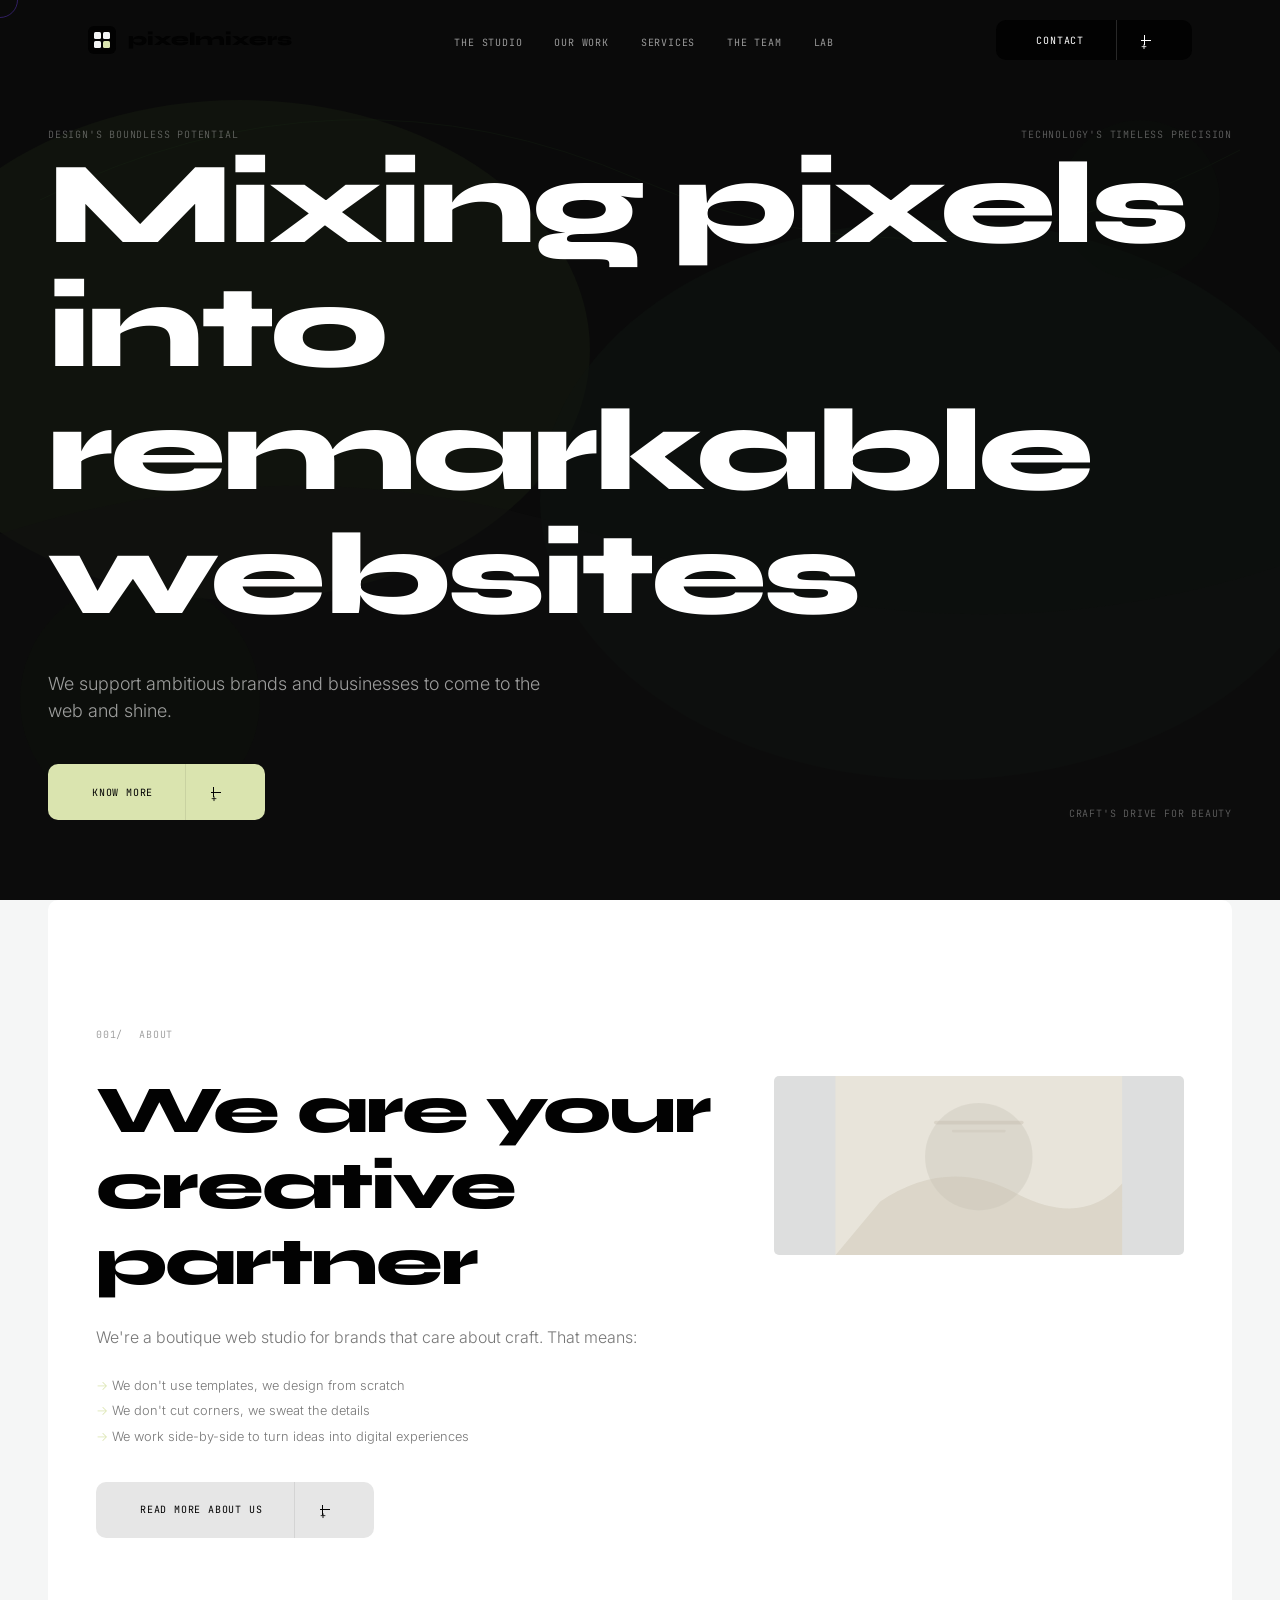
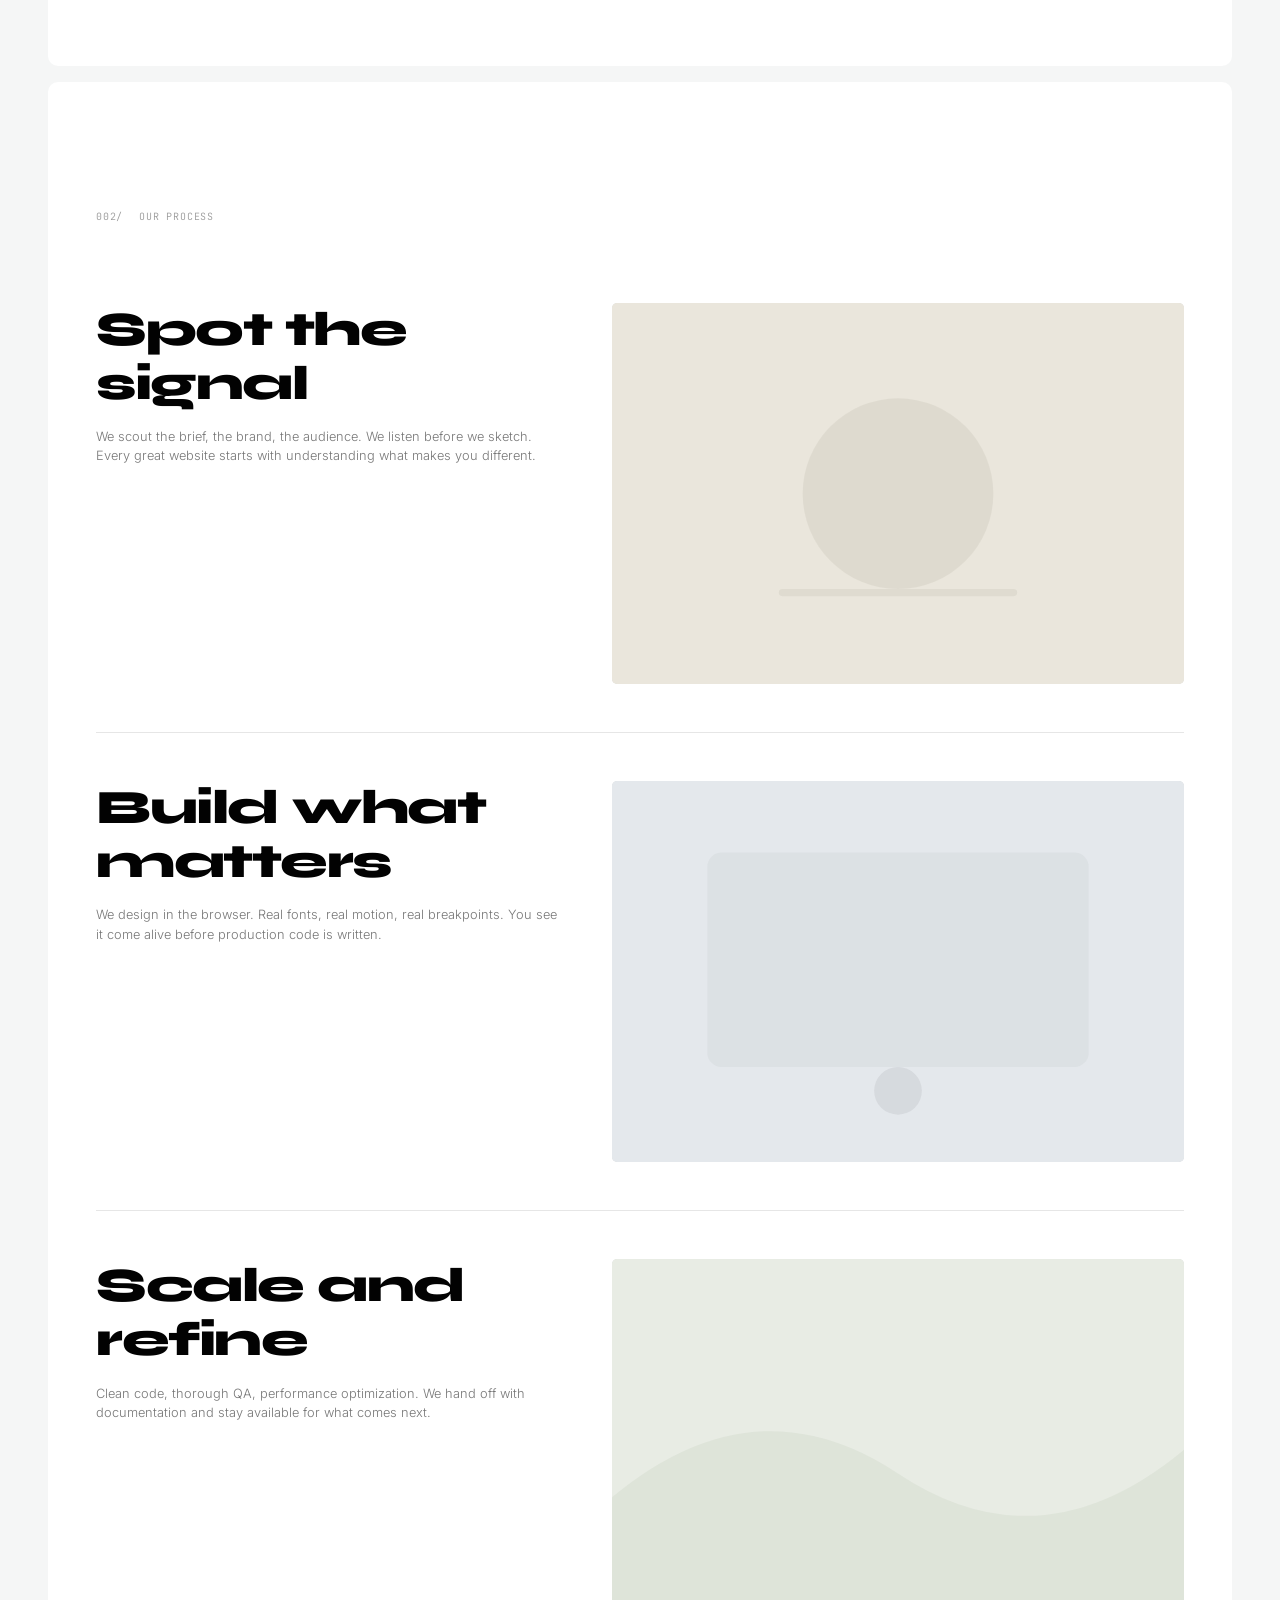
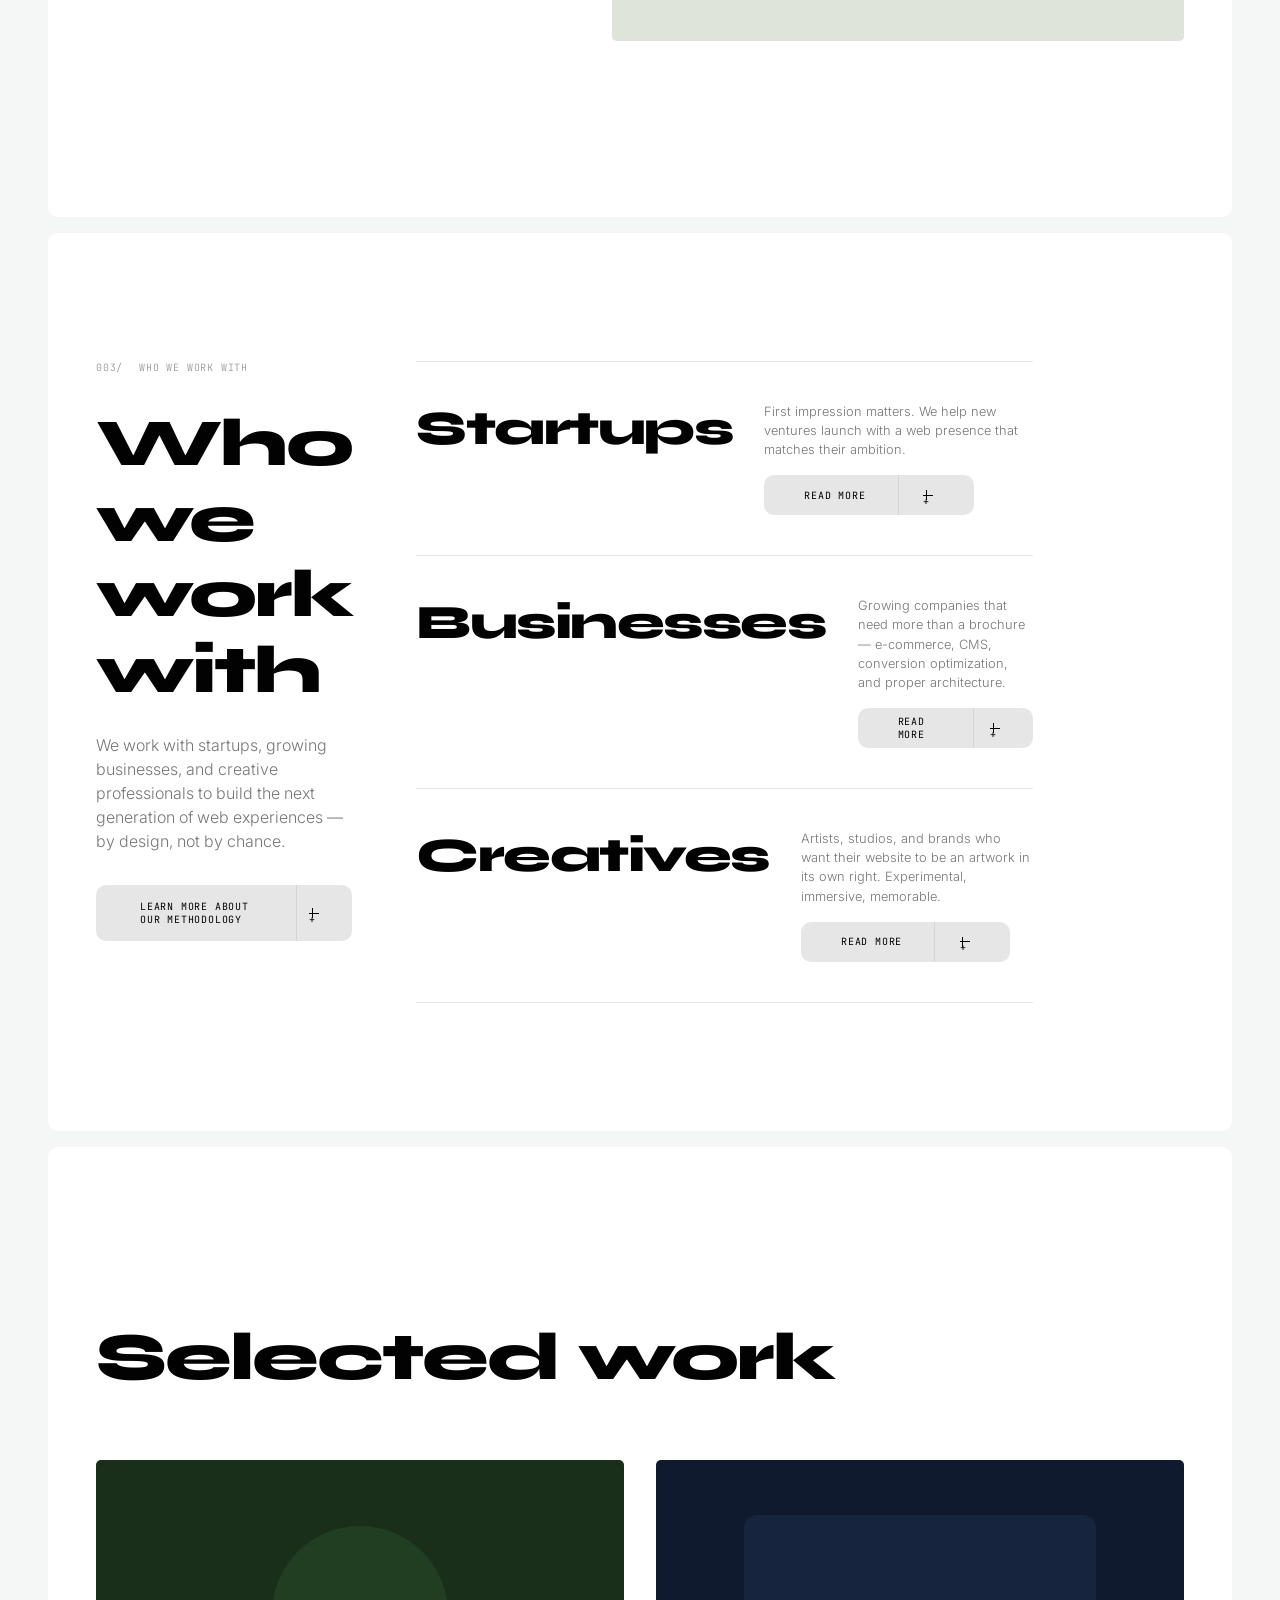
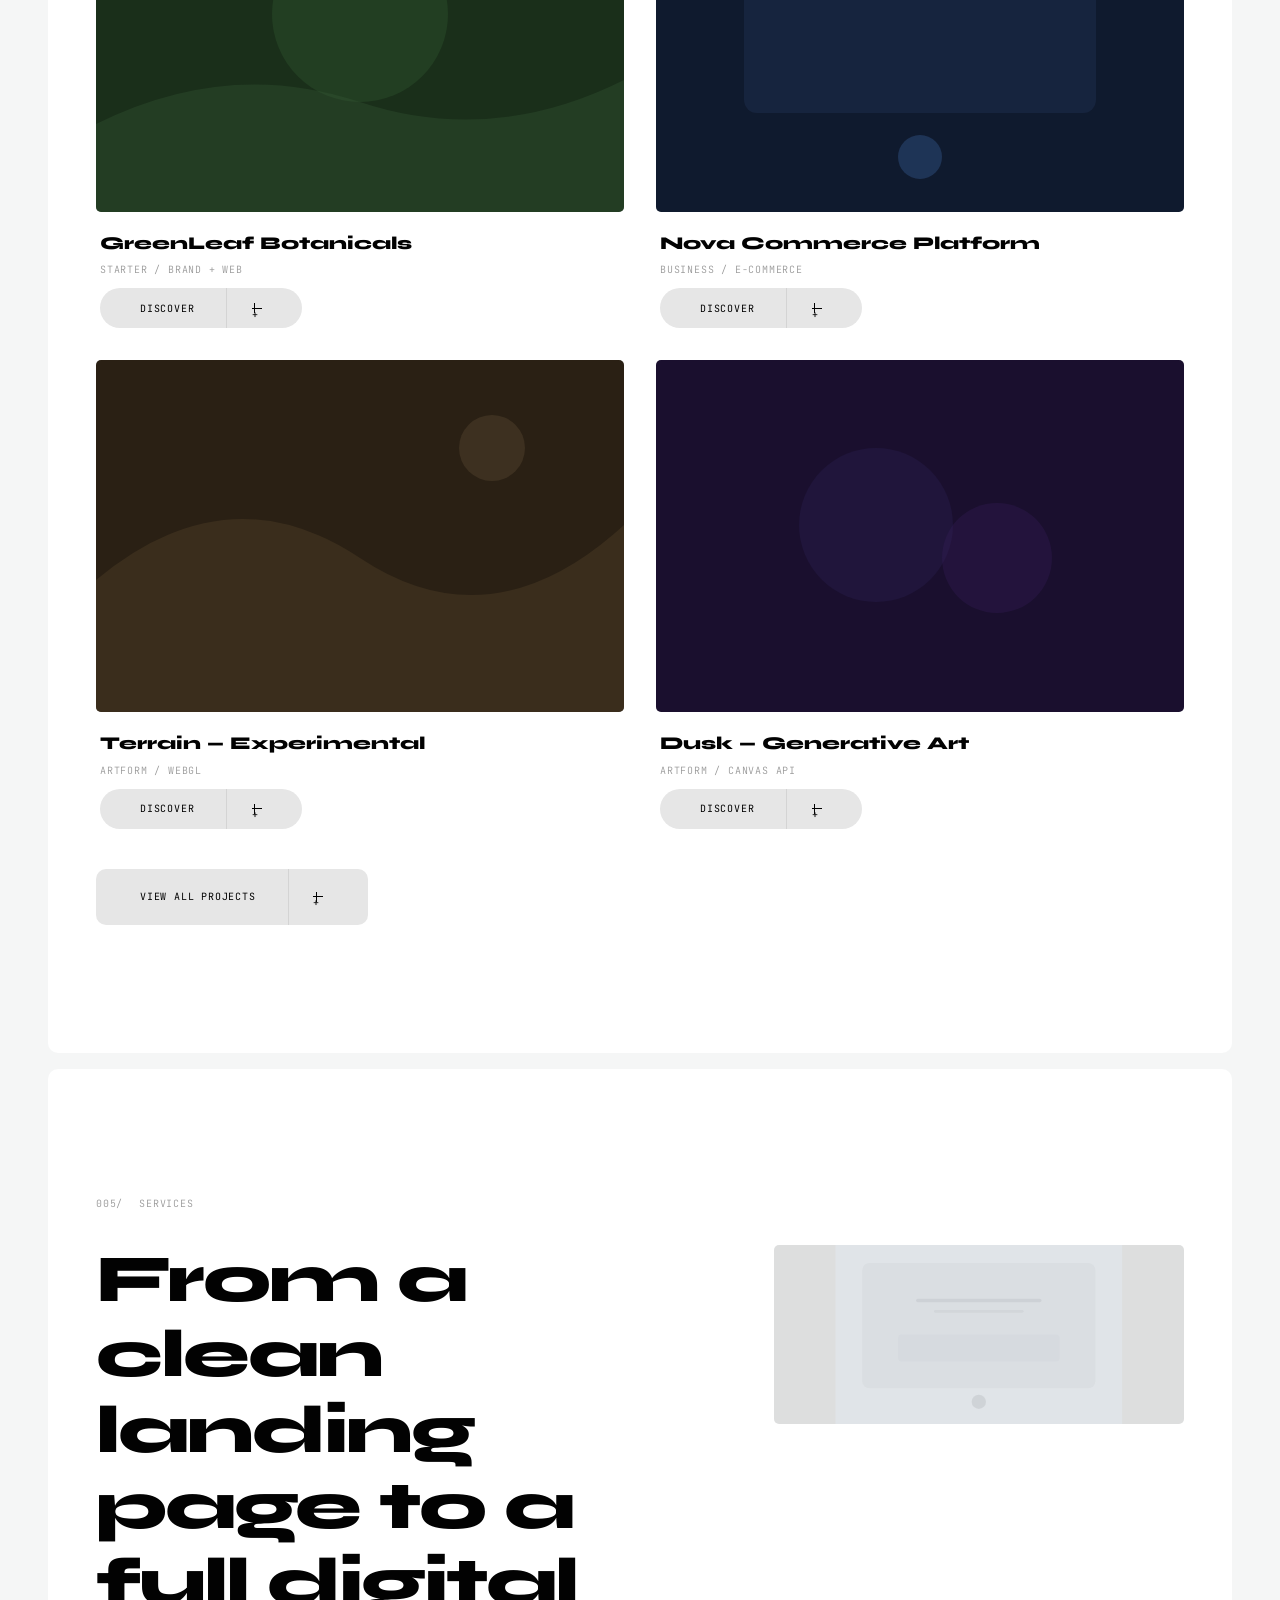
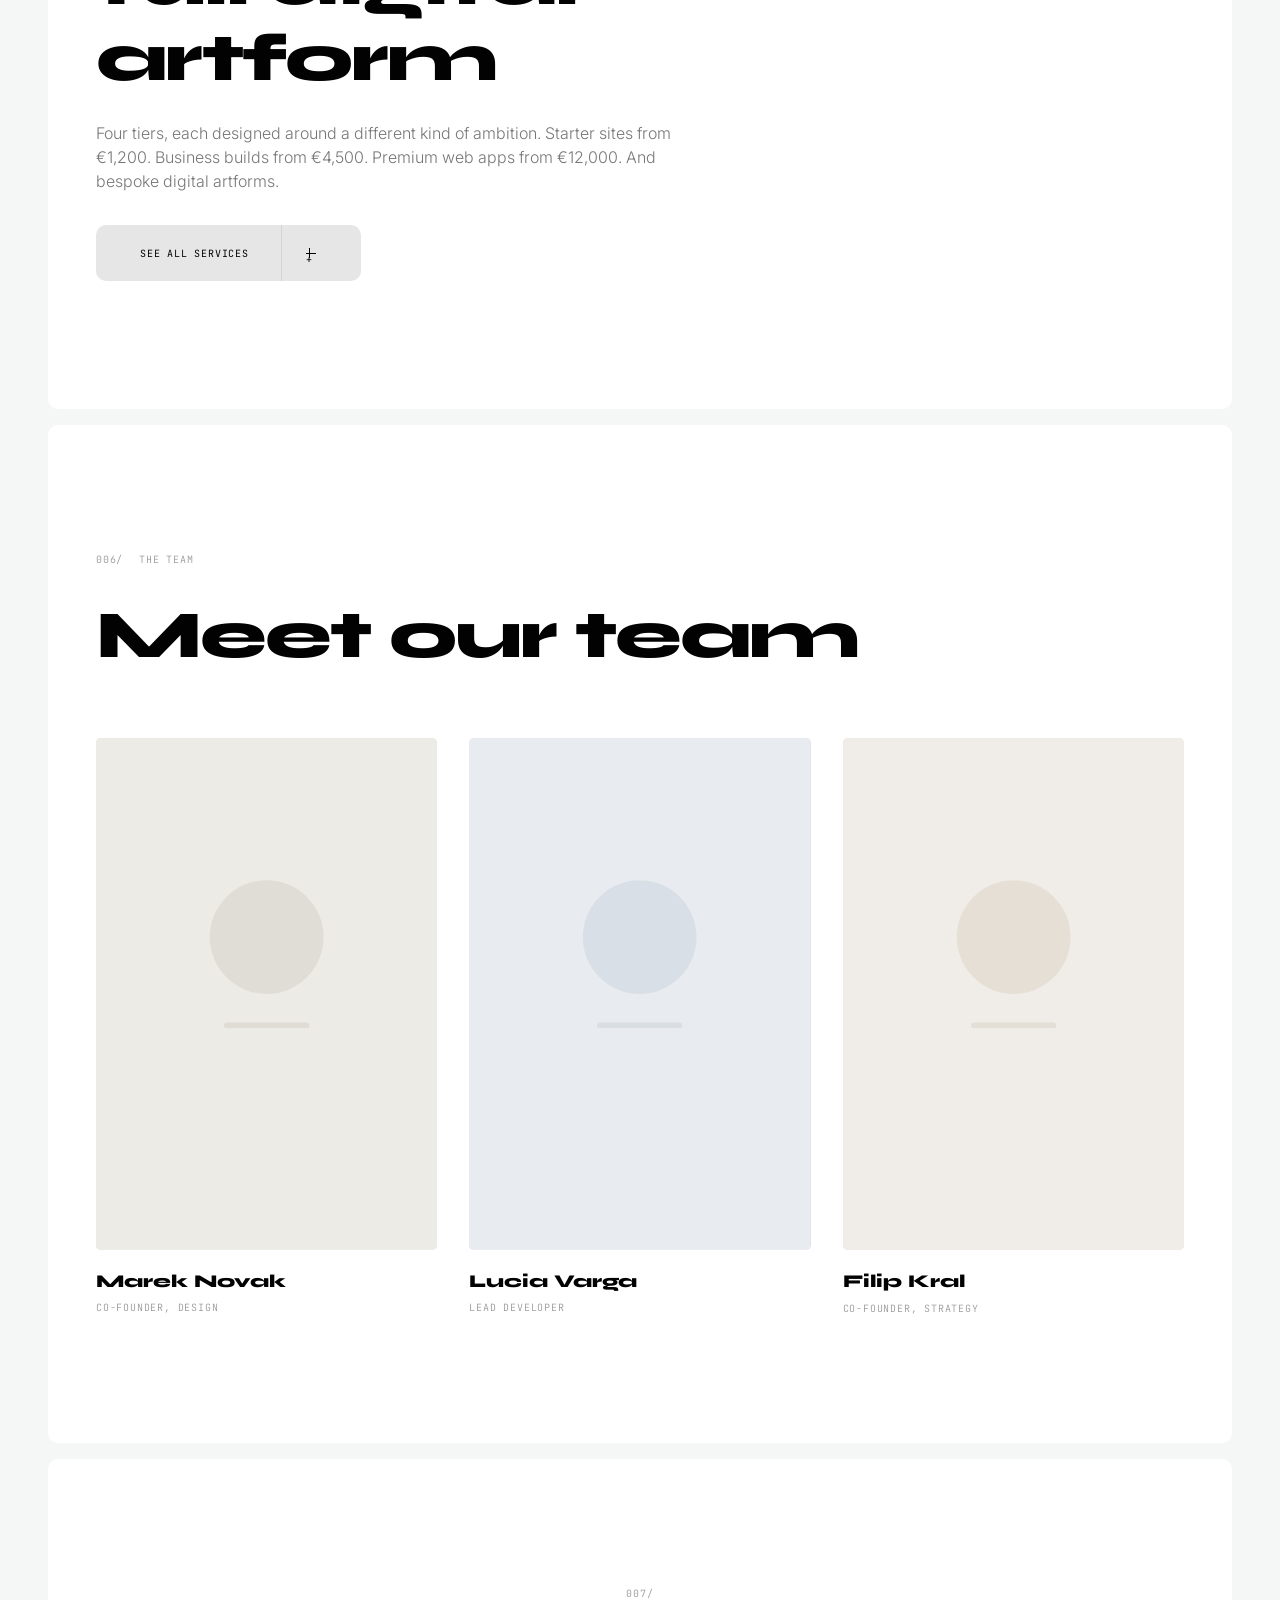
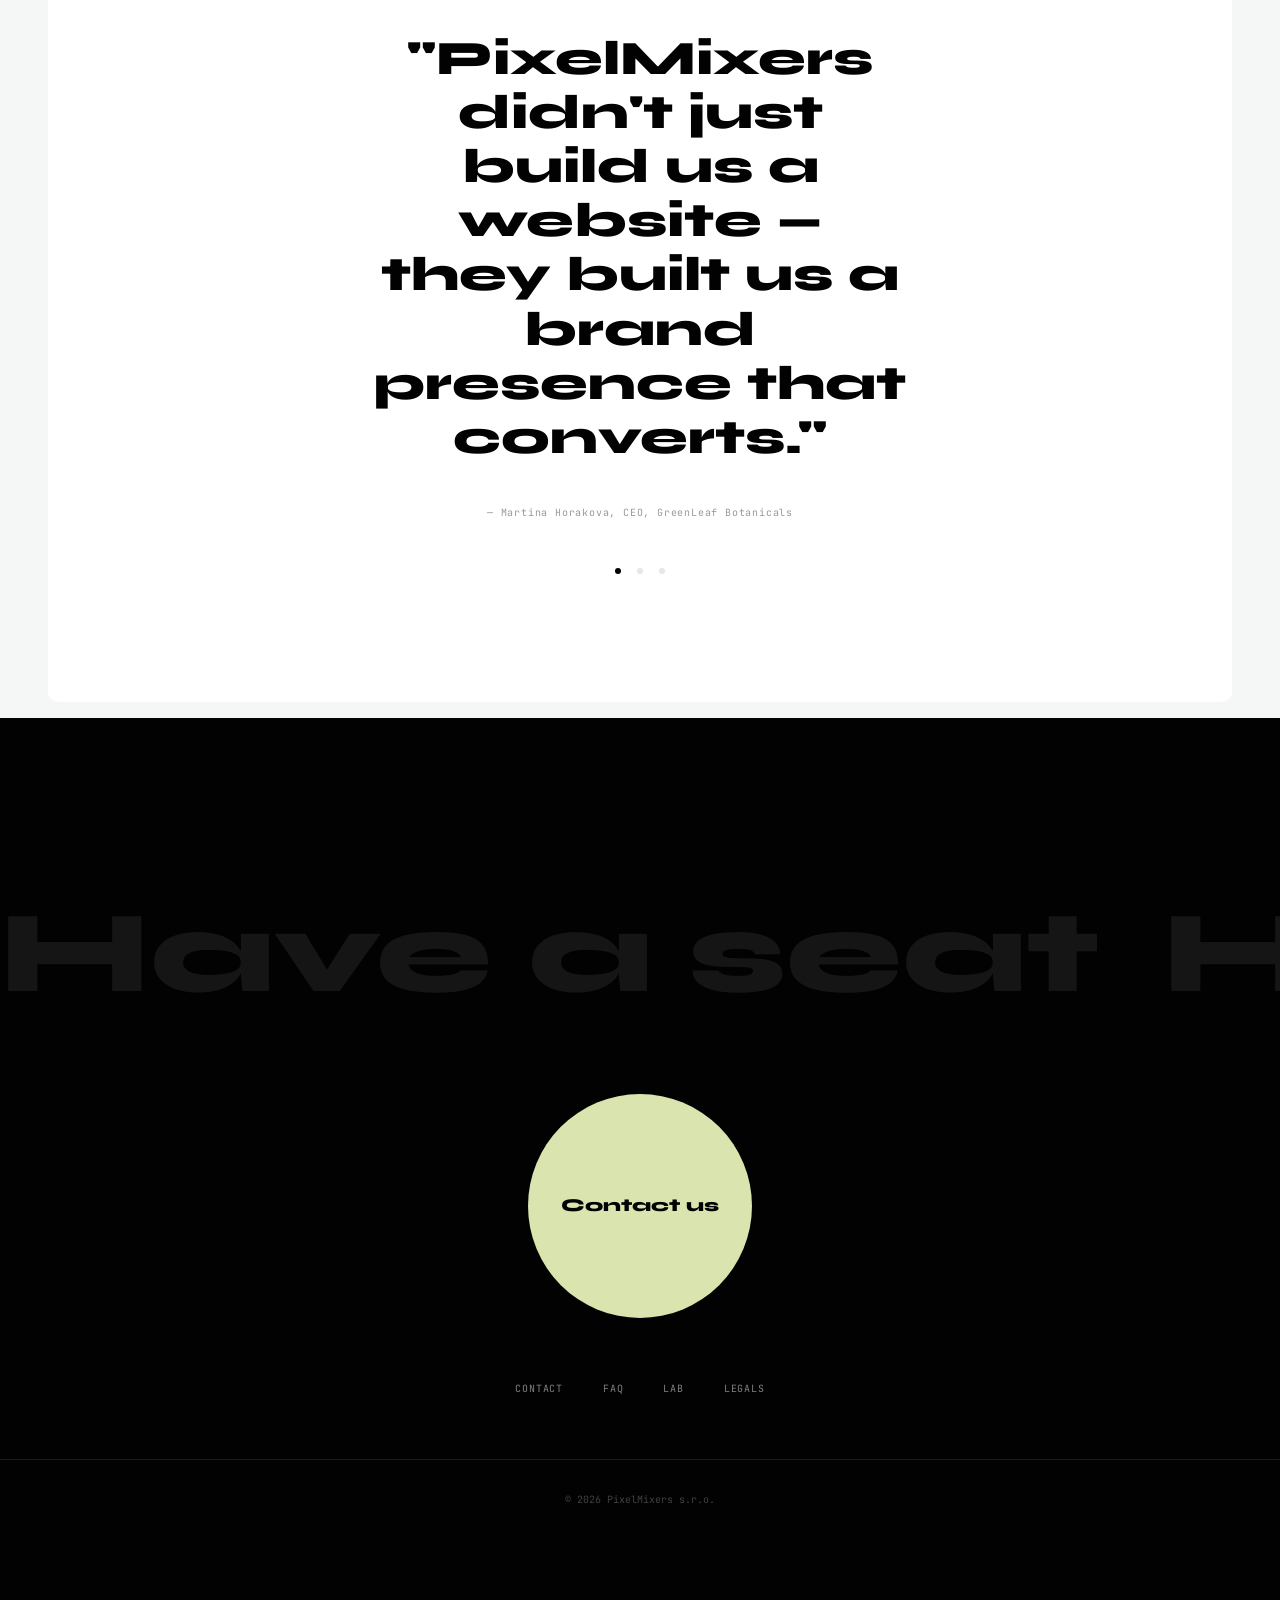
==== commit 6fa0c9ea: "Complete rebuild matching anima.ai from actual CSS analysis - Font: Syne 800 for headings, NOT itali" ====
--- a/index.html
+++ b/index.html
@@ -7,7 +7,7 @@
   <meta name="description" content="PixelMixers is a web design and development studio crafting websites from clean business sites to full digital artforms.">
   <link rel="preconnect" href="https://fonts.googleapis.com">
   <link rel="preconnect" href="https://fonts.gstatic.com" crossorigin>
-  <link href="https://fonts.googleapis.com/css2?family=DM+Serif+Display:ital@0;1&family=Inter:wght@300;400;500&family=JetBrains+Mono:wght@400&display=swap" rel="stylesheet">
+  <link href="https://fonts.googleapis.com/css2?family=Inter:wght@300;400;500;700&family=JetBrains+Mono:wght@400&family=Syne:wght@400;700;800&display=swap" rel="stylesheet">
   <link rel="stylesheet" href="/assets/css/tokens.css">
   <link rel="stylesheet" href="/assets/css/typography.css">
   <link rel="stylesheet" href="/assets/css/reset.css">
@@ -18,26 +18,38 @@
 </head>
 <body>
 
-  <!-- Nav — anima style: logo left, links hidden behind MENU pill, contact right -->
+  <!-- Nav — anima style: logo left, center links with underscore hover, contact right -->
   <header class="site-nav" id="site-nav">
     <div class="site-nav__inner">
-      <div style="display:flex;align-items:center;gap:var(--space-2)">
-        <a href="/" class="site-nav__logo" aria-label="PixelMixers — Home">
-          <span class="logo-wordmark">pixelmixers</span>
-        </a>
-        <button class="nav-menu-pill nav-toggle" aria-label="Open menu" aria-expanded="false" aria-controls="mobile-nav">Menu</button>
-      </div>
+      <a href="/" class="site-nav__logo" aria-label="PixelMixers — Home">
+        <svg class="logo-icon" width="28" height="28" viewBox="0 0 28 28" fill="none" xmlns="http://www.w3.org/2000/svg" aria-hidden="true">
+          <rect width="28" height="28" rx="6" fill="currentColor"/>
+          <rect x="6" y="6" width="7" height="7" rx="1.5" fill="#f5f6f6"/>
+          <rect x="15" y="6" width="7" height="7" rx="1.5" fill="#f5f6f6"/>
+          <rect x="6" y="15" width="7" height="7" rx="1.5" fill="#f5f6f6"/>
+          <rect x="15" y="15" width="7" height="7" rx="1.5" fill="#dae4af"/>
+        </svg>
+        <span class="logo-wordmark">pixelmixers</span>
+      </a>
       <nav class="site-nav__links" aria-label="Primary navigation">
         <ul role="list">
-          <li><a href="/the-studio/">The Studio</a></li>
-          <li><a href="/our-work/">Our Work</a></li>
-          <li><a href="/services/">Services</a></li>
-          <li><a href="/the-team/">The Team</a></li>
-          <li><a href="/lab/">Lab</a></li>
+          <li><a href="/the-studio/"><span class="nav-underscore">_</span>The Studio</a></li>
+          <li><a href="/our-work/"><span class="nav-underscore">_</span>Our Work</a></li>
+          <li><a href="/services/"><span class="nav-underscore">_</span>Services</a></li>
+          <li><a href="/the-team/"><span class="nav-underscore">_</span>The Team</a></li>
+          <li><a href="/lab/"><span class="nav-underscore">_</span>Lab</a></li>
         </ul>
       </nav>
       <div class="site-nav__actions">
-        <a href="/contact/" class="btn-primary btn-sm">Contact <span class="icon-plus"></span></a>
+        <a href="/contact/" class="btn btn--dark btn-sm">
+          <span class="btn__text">Contact</span>
+          <span class="btn__icon"></span>
+        </a>
+        <button class="nav-toggle" aria-label="Open menu" aria-expanded="false" aria-controls="mobile-nav">
+          <span></span>
+          <span></span>
+          <span></span>
+        </button>
       </div>
     </div>
     <div class="mobile-nav" id="mobile-nav" aria-hidden="true">
@@ -54,45 +66,44 @@
 
   <main>
 
-    <!-- Hero — centered, large image behind text -->
+    <!-- Hero — full viewport, dark bg, content at bottom -->
     <section class="hero">
-      <div class="glow-ellipse glow-ellipse--tangerine glow-ellipse--top-right" aria-hidden="true"></div>
-      <div class="glow-ellipse glow-ellipse--violet glow-ellipse--bottom-left" aria-hidden="true"></div>
-      <!-- Large decorative image -->
       <div class="hero__bg" aria-hidden="true">
         <svg viewBox="0 0 1600 900" xmlns="http://www.w3.org/2000/svg" preserveAspectRatio="xMidYMid slice">
-          <rect width="1600" height="900" fill="#F5F3EE"/>
-          <!-- Abstract organic shape like anima's nature image -->
-          <ellipse cx="800" cy="450" rx="500" ry="300" fill="#E8E4DA" opacity="0.5"/>
-          <path d="M300 300 Q500 100 800 250 Q1100 400 1300 200 Q1400 350 1200 500 Q1000 650 700 550 Q400 450 300 600 Q200 500 300 300Z" fill="#D8D4C8" opacity="0.4"/>
-          <path d="M600 200 Q750 150 900 300 Q1050 450 950 500 Q850 550 700 450 Q550 350 600 200Z" fill="#C8C4B8" opacity="0.35"/>
+          <rect width="1600" height="900" fill="#0a0a0a"/>
+          <ellipse cx="400" cy="350" rx="350" ry="250" fill="#141a10" opacity="0.6"/>
+          <ellipse cx="1100" cy="500" rx="400" ry="280" fill="#0f1410" opacity="0.5"/>
+          <path d="M0 600 Q400 400 800 550 Q1200 700 1600 500 L1600 900 L0 900Z" fill="#111" opacity="0.4"/>
+          <path d="M200 200 Q500 50 800 180 Q1100 310 1400 150" stroke="#1a2a14" stroke-width="1" fill="none" opacity="0.3"/>
+          <circle cx="300" cy="700" r="120" fill="#0d120a" opacity="0.4"/>
+          <circle cx="1300" cy="200" r="80" fill="#0d120a" opacity="0.3"/>
         </svg>
       </div>
+      <div class="hero__tags" aria-hidden="true">
+        <span class="hero__tag hero__tag--tl" data-reveal="fade-in">Design's boundless potential</span>
+        <span class="hero__tag hero__tag--tr" data-reveal="fade-in" data-reveal-delay="200">Technology's timeless precision</span>
+        <span class="hero__tag hero__tag--bl" data-reveal="fade-in" data-reveal-delay="400">Craft's drive for beauty</span>
+      </div>
       <div class="hero__content">
-        <div class="hero__eyebrow" data-reveal="fade-in">Crafting digital experiences</div>
         <h1 class="hero__heading" data-reveal="fade-up">Mixing pixels<br>into remarkable<br>websites</h1>
         <p class="hero__sub" data-reveal="fade-up" data-reveal-delay="150">
           We support ambitious brands and businesses to come to the web and shine.
         </p>
         <div class="hero__ctas" data-reveal="fade-up" data-reveal-delay="300">
-          <a href="/our-work/" class="btn-primary">Know more <span class="icon-plus"></span></a>
-          <a href="/services/" class="btn-secondary">Our services</a>
-        </div>
-        <div class="hero__pillars" data-reveal="fade-in" data-reveal-delay="500">
-          <span>Design's boundless potential</span>
-          <span>Technology's timeless precision</span>
-          <span>Craft's drive for beauty</span>
-        </div>
-      </div>
-    </section>
-
-    <!-- 001/ We are your partner — two column like anima -->
-    <section class="section">
-      <div class="glow-ellipse glow-ellipse--tangerine glow-ellipse--top-left" aria-hidden="true"></div>
+          <a href="/our-work/" class="btn btn--accent">
+            <span class="btn__text">Know more</span>
+            <span class="btn__icon"></span>
+          </a>
+        </div>
+      </div>
+    </section>
+
+    <!-- 001/ We are your creative partner -->
+    <section class="section">
       <div class="container">
         <div class="split">
           <div data-reveal="fade-up">
-            <span class="section-label">001/<span class="section-label__path">About</span></span>
+            <div class="section-label"><span>001/</span><span>About</span></div>
             <h2 class="s-heading">We are your creative partner</h2>
             <div class="s-body">
               <p>We're a boutique web studio for brands that care about craft. That means:</p>
@@ -103,11 +114,13 @@
               <li>We work side-by-side to turn ideas into digital experiences</li>
             </ul>
             <div style="margin-top:var(--space-8)">
-              <a href="/the-studio/" class="btn-primary">Read more about us <span class="icon-plus"></span></a>
+              <a href="/the-studio/" class="btn">
+                <span class="btn__text">Read more about us</span>
+                <span class="btn__icon"></span>
+              </a>
             </div>
           </div>
           <div data-reveal="fade-up" data-reveal-delay="150">
-            <!-- Large image like anima -->
             <div class="hero-image-section">
               <svg viewBox="0 0 640 400" xmlns="http://www.w3.org/2000/svg">
                 <rect width="640" height="400" fill="#E8E4DA"/>
@@ -122,10 +135,10 @@
       </div>
     </section>
 
-    <!-- 002/ How we work — process rows with images -->
-    <section class="section">
-      <div class="container">
-        <span class="section-label" data-reveal="fade-in">002/<span class="section-label__path">Our process</span></span>
+    <!-- 002/ How we work -->
+    <section class="section">
+      <div class="container">
+        <div class="section-label" data-reveal="fade-in"><span>002/</span><span>Our process</span></div>
 
         <div class="process-row" data-reveal="fade-up">
           <div>
@@ -159,19 +172,21 @@
       </div>
     </section>
 
-    <!-- 003/ Who we work with — anima "Startups / Researchers / Corporates" layout -->
-    <section class="section">
-      <div class="glow-ellipse glow-ellipse--violet glow-ellipse--top-right" aria-hidden="true"></div>
+    <!-- 003/ Who we work with -->
+    <section class="section">
       <div class="container">
         <div class="split">
           <div data-reveal="fade-up">
-            <span class="section-label">003/<span class="section-label__path">Who we work with</span></span>
+            <div class="section-label"><span>003/</span><span>Who we work with</span></div>
             <h2 class="s-heading">Who we work with</h2>
             <div class="s-body">
               <p>We work with startups, growing businesses, and creative professionals to build the next generation of web experiences — by design, not by chance.</p>
             </div>
             <div style="margin-top:var(--space-8)">
-              <a href="/services/" class="btn-primary">Learn more about our methodology <span class="icon-plus"></span></a>
+              <a href="/services/" class="btn">
+                <span class="btn__text">Learn more about our methodology</span>
+                <span class="btn__icon"></span>
+              </a>
             </div>
           </div>
           <div data-reveal="fade-up" data-reveal-delay="100">
@@ -179,21 +194,36 @@
               <h3 class="audience-item__title">Startups</h3>
               <div>
                 <p class="audience-item__body">First impression matters. We help new ventures launch with a web presence that matches their ambition.</p>
-                <div class="audience-item__link"><a href="/services/#starter" class="btn-primary btn-sm">Read more <span class="icon-plus"></span></a></div>
+                <div class="audience-item__link">
+                  <a href="/services/#starter" class="btn btn-sm">
+                    <span class="btn__text">Read more</span>
+                    <span class="btn__icon"></span>
+                  </a>
+                </div>
               </div>
             </div>
             <div class="audience-item">
               <h3 class="audience-item__title">Businesses</h3>
               <div>
                 <p class="audience-item__body">Growing companies that need more than a brochure — e-commerce, CMS, conversion optimization, and proper architecture.</p>
-                <div class="audience-item__link"><a href="/services/#business" class="btn-primary btn-sm">Read more <span class="icon-plus"></span></a></div>
+                <div class="audience-item__link">
+                  <a href="/services/#business" class="btn btn-sm">
+                    <span class="btn__text">Read more</span>
+                    <span class="btn__icon"></span>
+                  </a>
+                </div>
               </div>
             </div>
             <div class="audience-item">
               <h3 class="audience-item__title">Creatives</h3>
               <div>
                 <p class="audience-item__body">Artists, studios, and brands who want their website to be an artwork in its own right. Experimental, immersive, memorable.</p>
-                <div class="audience-item__link"><a href="/services/#artform" class="btn-primary btn-sm">Read more <span class="icon-plus"></span></a></div>
+                <div class="audience-item__link">
+                  <a href="/services/#artform" class="btn btn-sm">
+                    <span class="btn__text">Read more</span>
+                    <span class="btn__icon"></span>
+                  </a>
+                </div>
               </div>
             </div>
           </div>
@@ -201,10 +231,10 @@
       </div>
     </section>
 
-    <!-- 004/ Selected work — venture cards like anima -->
-    <section class="section">
-      <div class="container">
-        <span class="section-label" data-reveal="fade-in">004/<span class="section-label__path">Our work</span></span>
+    <!-- 004/ Selected work -->
+    <section class="section">
+      <div class="container">
+        <div class="section-label" data-reveal="fade-in"><span>004/</span><span>Our work</span></div>
         <h2 class="s-heading" data-reveal="fade-up">Selected work</h2>
 
         <div class="work-grid">
@@ -214,8 +244,11 @@
             </div>
             <div class="work-item__info">
               <div class="work-item__title">GreenLeaf Botanicals</div>
-              <div class="work-item__tag">Starter · Brand + Web</div>
-              <div class="work-item__discover">Discover <span class="icon-plus"></span></div>
+              <div class="work-item__tag">Starter / Brand + Web</div>
+              <span class="btn btn-sm btn--pill">
+                <span class="btn__text">Discover</span>
+                <span class="btn__icon"></span>
+              </span>
             </div>
           </a>
           <a href="/our-work/project/nova-ecommerce/" class="work-item" data-reveal="fade-up" data-reveal-delay="100">
@@ -224,8 +257,11 @@
             </div>
             <div class="work-item__info">
               <div class="work-item__title">Nova Commerce Platform</div>
-              <div class="work-item__tag">Business · E-Commerce</div>
-              <div class="work-item__discover">Discover <span class="icon-plus"></span></div>
+              <div class="work-item__tag">Business / E-Commerce</div>
+              <span class="btn btn-sm btn--pill">
+                <span class="btn__text">Discover</span>
+                <span class="btn__icon"></span>
+              </span>
             </div>
           </a>
           <a href="/our-work/project/terrain-experimental/" class="work-item" data-reveal="fade-up" data-reveal-delay="200">
@@ -234,8 +270,11 @@
             </div>
             <div class="work-item__info">
               <div class="work-item__title">Terrain — Experimental</div>
-              <div class="work-item__tag">Artform · WebGL</div>
-              <div class="work-item__discover">Discover <span class="icon-plus"></span></div>
+              <div class="work-item__tag">Artform / WebGL</div>
+              <span class="btn btn-sm btn--pill">
+                <span class="btn__text">Discover</span>
+                <span class="btn__icon"></span>
+              </span>
             </div>
           </a>
           <a href="/our-work/project/dusk-artform/" class="work-item" data-reveal="fade-up" data-reveal-delay="300">
@@ -244,29 +283,39 @@
             </div>
             <div class="work-item__info">
               <div class="work-item__title">Dusk — Generative Art</div>
-              <div class="work-item__tag">Artform · Canvas API</div>
-              <div class="work-item__discover">Discover <span class="icon-plus"></span></div>
-            </div>
-          </a>
-        </div>
-
-        <div style="margin-top:var(--space-10)"><a href="/our-work/" class="btn-ghost">Next <span class="arrow" aria-hidden="true">→</span></a></div>
+              <div class="work-item__tag">Artform / Canvas API</div>
+              <span class="btn btn-sm btn--pill">
+                <span class="btn__text">Discover</span>
+                <span class="btn__icon"></span>
+              </span>
+            </div>
+          </a>
+        </div>
+
+        <div style="margin-top:var(--space-10)">
+          <a href="/our-work/" class="btn">
+            <span class="btn__text">View all projects</span>
+            <span class="btn__icon"></span>
+          </a>
+        </div>
       </div>
     </section>
 
     <!-- 005/ Services teaser -->
     <section class="section">
-      <div class="glow-ellipse glow-ellipse--mint glow-ellipse--bottom-right" aria-hidden="true"></div>
       <div class="container">
         <div class="split">
           <div data-reveal="fade-up">
-            <span class="section-label">005/<span class="section-label__path">Services</span></span>
+            <div class="section-label"><span>005/</span><span>Services</span></div>
             <h2 class="s-heading">From a clean landing page to a full digital artform</h2>
             <div class="s-body">
-              <p>Four tiers, each designed around a different kind of ambition. Starter sites from €1,200. Business builds from €4,500. Premium web apps from €12,000. And bespoke digital artforms.</p>
+              <p>Four tiers, each designed around a different kind of ambition. Starter sites from &euro;1,200. Business builds from &euro;4,500. Premium web apps from &euro;12,000. And bespoke digital artforms.</p>
             </div>
             <div style="margin-top:var(--space-8)">
-              <a href="/services/" class="btn-primary">See all services <span class="icon-plus"></span></a>
+              <a href="/services/" class="btn">
+                <span class="btn__text">See all services</span>
+                <span class="btn__icon"></span>
+              </a>
             </div>
           </div>
           <div data-reveal="fade-up" data-reveal-delay="150">
@@ -288,7 +337,7 @@
     <!-- 006/ Meet our team -->
     <section class="section">
       <div class="container">
-        <span class="section-label" data-reveal="fade-in">006/<span class="section-label__path">The team</span></span>
+        <div class="section-label" data-reveal="fade-in"><span>006/</span><span>The team</span></div>
         <h2 class="s-heading" data-reveal="fade-up">Meet our team</h2>
 
         <div class="team-preview" data-reveal="fade-up" data-reveal-delay="100">
@@ -319,13 +368,12 @@
 
     <!-- 007/ Testimonials -->
     <section class="section testimonial-section">
-      <div class="glow-ellipse glow-ellipse--violet glow-ellipse--center" aria-hidden="true"></div>
       <div class="container container--text text-center">
-        <span class="section-label" style="text-align:center" data-reveal="fade-in">007/</span>
+        <div class="section-label" style="justify-content:center" data-reveal="fade-in"><span>007/</span></div>
 
         <div class="testimonial-slide is-active">
           <p class="testimonial-quote">"PixelMixers didn't just build us a website — they built us a brand presence that converts."</p>
-          <p class="testimonial-author">— Martina Horáková, CEO, GreenLeaf Botanicals</p>
+          <p class="testimonial-author">— Martina Horakova, CEO, GreenLeaf Botanicals</p>
         </div>
         <div class="testimonial-slide">
           <p class="testimonial-quote">"They pushed us to think bigger and delivered something we didn't think was possible."</p>
@@ -344,37 +392,28 @@
       </div>
     </section>
 
-    <!-- Final CTA -->
-    <section class="section final-cta">
-      <div class="container container--text text-center">
-        <h2 class="final-cta__heading" data-reveal="fade-up">Ready to make<br>something remarkable?</h2>
-        <p class="final-cta__body" data-reveal="fade-up" data-reveal-delay="100">
-          We take on a limited number of projects each quarter.
-        </p>
-        <div style="margin-top:var(--space-10)" data-reveal="fade-up" data-reveal-delay="200">
-          <a href="/contact/" class="btn-primary">Have a seat <span class="icon-plus"></span></a>
-        </div>
-        <p class="final-cta__note" data-reveal="fade-in" data-reveal-delay="400">
-          Usually respond within 24 hours
-        </p>
-      </div>
-    </section>
-
   </main>
 
-  <!-- Footer — light, minimal, centered links like anima -->
+  <!-- Footer — full viewport dark with marquee and circular CTA -->
   <footer class="site-footer">
-    <div class="site-footer__inner">
-      <div class="footer-top">
-        <a href="/contact/">Contact</a>
-        <a href="/faq/">FAQ</a>
-        <a href="/lab/">Lab</a>
-        <a href="/legals/">Legals</a>
-        <a href="/the-team/">The Team</a>
-      </div>
-      <div class="footer-bottom">
-        <p class="footer-copy">&copy; <span id="footer-year"></span> PixelMixers s.r.o.</p>
-      </div>
+    <div class="footer-marquee" aria-hidden="true">
+      <div class="footer-marquee__track">
+        <span>Have a seat</span><span>Have a seat</span><span>Have a seat</span>
+        <span>Have a seat</span><span>Have a seat</span><span>Have a seat</span>
+      </div>
+    </div>
+
+    <a href="/contact/" class="footer-cta">Contact us</a>
+
+    <div class="footer-links">
+      <a href="/contact/">Contact</a>
+      <a href="/faq/">FAQ</a>
+      <a href="/lab/">Lab</a>
+      <a href="/legals/">Legals</a>
+    </div>
+
+    <div class="footer-bottom">
+      <p class="footer-copy">&copy; <span id="footer-year"></span> PixelMixers s.r.o.</p>
     </div>
   </footer>
 
--- a/assets/css/tokens.css
+++ b/assets/css/tokens.css
@@ -1,40 +1,29 @@
 :root {
-  /* Warm cream palette — like anima */
-  --color-ink:        #1A1A1A;
-  --color-chalk:      #F5F3EE;
-  --color-paper:      #EDEADE;
-  --color-white:      #FFFFFF;
+  /* Background — cool light gray like anima #f5f6f6 */
+  --color-bg: #f5f6f6;
+  --color-white: #FFFFFF;
+  --color-black: #020202;
 
-  /* Accent — muted sage/olive like anima buttons */
-  --color-sage:       #8B9A6D;
-  --color-sage-light: #C5CDB3;
-  --color-sage-bg:    rgba(139,154,109,0.12);
+  /* Accent — light green like anima's only accent */
+  --color-accent: #dae4af;
+  --color-accent-dark: #c1cdbe;
 
-  /* Brand accents (for cards/accents, not primary) */
-  --color-violet:     #6B3FE7;
-  --color-tangerine:  #FF6B35;
-  --color-mint:       #2ECDA7;
-  --color-rose:       #E84393;
+  /* Neutral scale from anima */
+  --color-light-gray: #bdc9ca;
+  --color-very-light-gray: #dddede;
+  --color-button-bg: #e6e6e6;
+  --color-form-border: #e6e6e6;
 
-  /* Glow ellipse — soft yellow and lavender like anima */
-  --glow-yellow:      rgba(230, 220, 160, 0.20);
-  --glow-lavender:    rgba(190, 175, 220, 0.15);
-  --glow-sage:        rgba(139, 154, 109, 0.08);
+  /* Decorative ellipse colors from anima */
+  --color-lavender: #c8c0de;
+  --color-light-yellow: #f5f8b8;
+  --color-pink: #ffe2ff;
+  --color-sage: #c1cdbe;
 
-  /* Neutral scale */
-  --color-smoke:      #E2E0D8;
-  --color-dust:       #A8A49C;
-  --color-ash:        #6E6B64;
-  --color-coal:       #2A2A28;
-
-  /* Semantic */
-  --text-primary:     var(--color-ink);
-  --text-secondary:   var(--color-ash);
-  --text-muted:       var(--color-dust);
-
-  /* Surface */
-  --surface-base:     var(--color-chalk);
-  --surface-raised:   var(--color-paper);
+  /* Text */
+  --text-primary: var(--color-black);
+  --text-secondary: #777777;
+  --text-muted: #999999;
 
   /* Spacing */
   --space-1:0.25rem;--space-2:0.5rem;--space-3:0.75rem;--space-4:1rem;
@@ -42,20 +31,21 @@
   --space-12:3rem;--space-16:4rem;--space-20:5rem;--space-24:6rem;
   --space-32:8rem;--space-40:10rem;--space-48:12rem;
 
-  /* Section rhythm — massive like anima */
-  --section-pad: clamp(8rem, 14vw, 18rem);
+  /* Section rhythm */
+  --section-pad: clamp(6rem, 10vw, 12rem);
 
   /* Layout */
-  --container-max:  1200px;
-  --container-wide: 1000px;
-  --container-text:  640px;
-  --gutter:          clamp(1.5rem, 5vw, 4rem);
+  --container-max: 1200px;
+  --container-text: 640px;
+  --gutter: clamp(1.5rem, 5vw, 3rem);
 
-  /* Radius */
-  --radius-sm:4px;--radius-md:8px;--radius-lg:16px;--radius-xl:24px;
-  --radius-full:9999px;
+  /* Radius — small like anima (5-10px, NOT 9999px) */
+  --radius-sm: 5px;
+  --radius-md: 10px;
+  --radius-lg: 10px;
+  --radius-xl: 15px;
+  --radius-full: 100%;
 
-  /* Shadow */
-  --shadow-sm:  0 1px 2px rgba(0,0,0,0.04);
-  --shadow-md:  0 4px 12px rgba(0,0,0,0.06);
+  /* Shadow — minimal */
+  --shadow-sm: 0 1px 2px rgba(0,0,0,0.04);
 }
--- a/assets/css/typography.css
+++ b/assets/css/typography.css
@@ -1,44 +1,44 @@
 :root {
-  /* Display: serif italic like anima — DM Serif Display */
-  --font-display: 'DM Serif Display', serif;
-  /* Body: clean sans */
-  --font-body:    'Inter', sans-serif;
-  /* Mono: for labels */
-  --font-mono:    'JetBrains Mono', monospace;
-  /* Nav/buttons: geometric sans */
-  --font-ui:      'Inter', sans-serif;
+  --font-display: 'Syne', sans-serif;
+  --font-body: 'Inter', sans-serif;
+  --font-mono: 'JetBrains Mono', monospace;
 
-  /* Type scale */
-  --text-xs:   0.7rem;
-  --text-sm:   0.8rem;
-  --text-base: 0.95rem;
-  --text-md:   1.1rem;
-  --text-lg:   1.3rem;
-  --text-xl:   clamp(1.4rem, 1.2rem + 0.8vw, 1.8rem);
-  --text-2xl:  clamp(1.8rem, 1.4rem + 1.5vw, 2.6rem);
-  --text-3xl:  clamp(2.4rem, 1.6rem + 3vw, 4rem);
-  --text-4xl:  clamp(3rem, 2rem + 4vw, 5.5rem);
-  --text-5xl:  clamp(3.5rem, 2rem + 6vw, 8rem);
+  --text-xs: 0.625rem;  /* 10px — monospace labels */
+  --text-sm: 0.8rem;
+  --text-base: 1rem;
+  --text-md: 1.125rem;
+  --text-lg: 1.25rem;
+  --text-xl: clamp(1.5rem, 1.2rem + 1vw, 2rem);
+  --text-2xl: clamp(2rem, 1.5rem + 2vw, 3rem);
+  --text-3xl: clamp(2.5rem, 1.8rem + 3vw, 4.5rem);
+  --text-4xl: clamp(3.5rem, 2rem + 4.5vw, 6.4rem);
+  --text-5xl: clamp(4rem, 2.5rem + 6vw, 9rem);
 
-  --leading-tight:   1.05;
-  --leading-snug:    1.15;
-  --leading-normal:  1.6;
-  --leading-relaxed: 1.75;
+  --leading-tight: 1.06;
+  --leading-snug: 1.13;
+  --leading-normal: 1.3;
+  --leading-relaxed: 1.5;
 
-  --tracking-tight:  -0.02em;
-  --tracking-normal:  0;
-  --tracking-wide:    0.06em;
-  --tracking-wider:   0.12em;
-  --tracking-widest:  0.2em;
+  --tracking-tight: -0.03em;
+  --tracking-normal: 0;
+  --tracking-wide: 0.05em;
+  --tracking-wider: 0.1em;
 }
 
 h1, h2, h3 {
   font-family: var(--font-display);
-  font-weight: 400;
-  font-style: italic;
+  font-weight: 800;
+  font-style: normal; /* NOT italic */
   letter-spacing: var(--tracking-tight);
   line-height: var(--leading-snug);
 }
 
-body { font-weight: 300; }
+body {
+  font-family: var(--font-body);
+  font-weight: 300;
+  line-height: var(--leading-normal);
+  color: var(--text-primary);
+  background: var(--color-bg);
+}
+
 p { line-height: var(--leading-relaxed); }
--- a/assets/css/layout.css
+++ b/assets/css/layout.css
@@ -1,42 +1,37 @@
-/* === Layout — Ultra-spacious editorial === */
 .container { max-width: var(--container-max); margin: 0 auto; padding: 0 var(--gutter); }
-.container--wide { max-width: var(--container-wide); }
 .container--text { max-width: var(--container-text); margin-left: auto; margin-right: auto; }
 
+/* Sections as white rounded cards like anima */
 .section {
+  background: var(--color-white);
+  border-radius: var(--radius-md);
+  margin: 0 var(--gutter) var(--space-4);
   padding: var(--section-pad) 0;
   position: relative;
   overflow: hidden;
 }
-.section--dark { background: var(--color-ink); color: var(--color-chalk); }
-.section--paper { background: var(--color-paper); }
-.section--chalk { background: var(--color-chalk); }
+.section--dark {
+  background: var(--color-black);
+  color: var(--color-white);
+}
+.section--transparent {
+  background: transparent;
+  border-radius: 0;
+  margin: 0;
+}
 
 .grid { display: grid; gap: var(--space-8); }
 .grid--2 { grid-template-columns: repeat(2, 1fr); }
 .grid--3 { grid-template-columns: repeat(3, 1fr); }
-.grid--4 { grid-template-columns: repeat(4, 1fr); }
 
 .flex { display: flex; }
 .flex--center { align-items: center; justify-content: center; }
-.flex--between { align-items: center; justify-content: space-between; }
-.flex--wrap { flex-wrap: wrap; }
 .flex--col { flex-direction: column; }
-.gap-2 { gap: var(--space-2); }
-.gap-4 { gap: var(--space-4); }
-.gap-6 { gap: var(--space-6); }
-.gap-8 { gap: var(--space-8); }
-.gap-12 { gap: var(--space-12); }
-.gap-16 { gap: var(--space-16); }
+.text-center { text-align: center; }
 
-.text-center { text-align: center; }
-.mx-auto { margin-left: auto; margin-right: auto; }
-
-/* Responsive */
 @media (max-width: 1024px) {
-  .grid--4 { grid-template-columns: repeat(2, 1fr); }
   .grid--3 { grid-template-columns: repeat(2, 1fr); }
 }
 @media (max-width: 640px) {
-  .grid--2, .grid--3, .grid--4 { grid-template-columns: 1fr; }
+  .grid--2, .grid--3 { grid-template-columns: 1fr; }
 }
--- a/assets/css/components.css
+++ b/assets/css/components.css
@@ -1,71 +1,119 @@
 /* =============================================
    Components — anima.ai exact style
-   Warm cream bg, serif italic headings,
-   sage/olive buttons, two-column asymmetric
+   Cool gray bg, Syne 800 headings (not italic),
+   #e6e6e6 buttons with icon split, white card sections
    ============================================= */
 
-/* === Section Label — 001/ THE STUDIO style === */
+/* === Section Label — 10px monospace, flex with gap === */
 .section-label {
+  display: flex;
+  align-items: center;
+  gap: 1.875rem; /* 30px like anima */
+  font-family: var(--font-mono);
+  font-size: var(--text-xs); /* 10px */
+  letter-spacing: var(--tracking-wider);
+  text-transform: uppercase;
+  color: var(--text-muted);
+  margin-bottom: var(--space-12); /* 3rem */
+}
+/* No opacity reduction */
+.section-label__path {
   font-family: var(--font-mono);
   font-size: var(--text-xs);
-  letter-spacing: var(--tracking-widest);
-  color: var(--color-dust);
+  letter-spacing: var(--tracking-wider);
+  color: var(--text-muted);
   text-transform: uppercase;
-  display: block;
-  margin-bottom: var(--space-8);
-  opacity: 0.6;
-}
-.section-label__path {
-  font-family: var(--font-ui);
+}
+
+/* === Buttons — #e6e6e6 bg, 10px radius, 3.5rem height, two-part === */
+.btn {
+  display: inline-flex;
+  align-items: center;
+  height: 3.5rem;
+  background: var(--color-button-bg);
+  border-radius: var(--radius-md);
+  font-family: var(--font-mono);
   font-size: var(--text-xs);
   letter-spacing: var(--tracking-wider);
-  color: var(--color-dust);
   text-transform: uppercase;
-  margin-left: var(--space-4);
-}
-
-/* === Buttons — pill shaped, sage/olive like anima === */
+  color: var(--color-black);
+  text-decoration: none;
+  cursor: pointer;
+  border: none;
+  overflow: hidden;
+  transition: background 0.35s cubic-bezier(0.23,1,0.32,1);
+}
+.btn:hover { background: #d0d0d0; }
+.btn__text { padding: 0 1.25rem; }
+.btn__icon {
+  width: 3.5rem;
+  height: 3.5rem;
+  display: flex;
+  align-items: center;
+  justify-content: center;
+  position: relative;
+  border-left: 1px solid rgba(0,0,0,0.08);
+}
+.btn__icon::before {
+  content: '';
+  position: absolute;
+  width: 10px; height: 1px;
+  background: currentColor;
+}
+.btn__icon::after {
+  content: '';
+  position: absolute;
+  width: 1px; height: 10px;
+  background: currentColor;
+}
+/* Dark variant */
+.btn--dark { background: var(--color-black); color: var(--color-white); }
+.btn--dark .btn__icon { border-left-color: rgba(255,255,255,0.15); }
+.btn--dark:hover { background: #333; }
+/* Accent variant for footer CTA */
+.btn--accent { background: var(--color-accent); }
+
+/* Legacy button classes — map to new system */
 .btn-primary {
-  display: inline-flex; align-items: center; gap: var(--space-3);
-  padding: var(--space-3) var(--space-6);
-  background: var(--color-sage); color: var(--color-chalk);
-  font-family: var(--font-ui); font-size: var(--text-xs); font-weight: 500;
-  letter-spacing: var(--tracking-wider); text-transform: uppercase;
-  border: none; border-radius: var(--radius-full);
+  display: inline-flex; align-items: center;
+  height: 3.5rem;
+  padding: 0 1.25rem;
+  background: var(--color-black); color: var(--color-white);
+  font-family: var(--font-mono); font-size: var(--text-xs); font-weight: 500;
+  letter-spacing: var(--tracking-wider); text-transform: uppercase;
+  border: none; border-radius: var(--radius-md);
   text-decoration: none; cursor: pointer;
-  transition: all 0.35s cubic-bezier(0.23,1,0.32,1);
-}
-.btn-primary:hover { background: var(--color-coal); transform: translateY(-1px); }
-.btn-primary .icon-plus::before { content: '+'; margin-left: var(--space-1); }
+  transition: background 0.35s cubic-bezier(0.23,1,0.32,1);
+}
+.btn-primary:hover { background: #333; }
 
 .btn-secondary {
-  display: inline-flex; align-items: center; gap: var(--space-3);
-  padding: var(--space-3) var(--space-6);
-  background: var(--color-sage-bg); color: var(--color-ink);
-  font-family: var(--font-ui); font-size: var(--text-xs); font-weight: 500;
-  letter-spacing: var(--tracking-wider); text-transform: uppercase;
-  border: none; border-radius: var(--radius-full);
+  display: inline-flex; align-items: center;
+  height: 3.5rem;
+  padding: 0 1.25rem;
+  background: var(--color-button-bg); color: var(--color-black);
+  font-family: var(--font-mono); font-size: var(--text-xs); font-weight: 500;
+  letter-spacing: var(--tracking-wider); text-transform: uppercase;
+  border: none; border-radius: var(--radius-md);
   text-decoration: none; cursor: pointer;
-  transition: all 0.35s cubic-bezier(0.23,1,0.32,1);
-}
-.btn-secondary:hover { background: var(--color-sage-light); }
+  transition: background 0.35s cubic-bezier(0.23,1,0.32,1);
+}
+.btn-secondary:hover { background: #d0d0d0; }
 
 .btn-ghost {
   display: inline-flex; align-items: center; gap: var(--space-3);
-  background: none; border: none; color: var(--color-ink);
-  font-family: var(--font-ui); font-size: var(--text-xs); font-weight: 500;
+  background: none; border: none; color: var(--color-black);
+  font-family: var(--font-mono); font-size: var(--text-xs); font-weight: 500;
   letter-spacing: var(--tracking-wider); text-transform: uppercase;
   cursor: pointer; text-decoration: none;
 }
 .btn-ghost .arrow { display: inline-block; transition: transform 0.3s cubic-bezier(0.23,1,0.32,1); }
 .btn-ghost:hover .arrow { transform: translateX(4px); }
-.btn-ghost:hover { color: var(--color-sage); }
-
-.btn-sm { padding: var(--space-2) var(--space-5); }
-
-/* === Card — flat, minimal like anima venture cards === */
+.btn-ghost:hover { color: var(--text-secondary); }
+
+/* === Card — 5px radius, minimal === */
 .card {
-  background: transparent; border-radius: var(--radius-lg);
+  background: transparent; border-radius: var(--radius-sm);
   overflow: hidden; text-decoration: none; display: block;
   transition: opacity 0.4s;
 }
@@ -73,7 +121,7 @@
 
 .card__image {
   width: 100%; aspect-ratio: 480/320; overflow: hidden;
-  border-radius: var(--radius-lg); background: var(--color-paper);
+  border-radius: var(--radius-sm); background: var(--color-very-light-gray);
 }
 .card__image img, .card__image svg {
   width: 100%; height: 100%; object-fit: cover;
@@ -84,12 +132,12 @@
 .card__body { padding: var(--space-5) 0; }
 .card__tag {
   font-family: var(--font-mono); font-size: var(--text-xs);
-  letter-spacing: var(--tracking-widest); color: var(--color-dust);
+  letter-spacing: var(--tracking-wider); color: var(--text-muted);
   text-transform: uppercase; margin-bottom: var(--space-2); display: block;
 }
 .card__title {
-  font-family: var(--font-display); font-size: var(--text-xl); font-weight: 400;
-  font-style: italic; line-height: var(--leading-snug); color: var(--text-primary);
+  font-family: var(--font-display); font-size: var(--text-xl); font-weight: 800;
+  font-style: normal; line-height: var(--leading-snug); color: var(--text-primary);
 }
 .card__excerpt {
   font-family: var(--font-body); font-size: var(--text-sm);
@@ -97,45 +145,49 @@
   font-weight: 300; margin-top: var(--space-3);
 }
 .card__link {
-  font-family: var(--font-ui); font-size: var(--text-xs); font-weight: 500;
-  letter-spacing: var(--tracking-wider); text-transform: uppercase;
-  color: var(--color-dust); margin-top: var(--space-3); display: inline-block;
+  font-family: var(--font-mono); font-size: var(--text-xs); font-weight: 500;
+  letter-spacing: var(--tracking-wider); text-transform: uppercase;
+  color: var(--text-muted); margin-top: var(--space-3); display: inline-block;
   transition: color 0.3s;
 }
-.card:hover .card__link { color: var(--color-ink); }
-
-/* === Glow Ellipse — soft yellow + lavender like anima === */
+.card:hover .card__link { color: var(--color-black); }
+
+/* === Glow Ellipse — much bigger, anima's exact colors === */
 .glow-ellipse {
-  position: absolute; border-radius: 50%;
+  position: absolute;
+  border-radius: 50%;
   filter: blur(150px);
-  pointer-events: none; z-index: 0;
+  pointer-events: none;
+  z-index: 0;
   opacity: 0;
-  transition: opacity 2.5s ease;
+  transition: opacity 2s ease;
 }
 .glow-ellipse.is-visible { opacity: 1; }
-.glow-ellipse--yellow   { background: var(--glow-yellow);   width: 900px; height: 700px; }
-.glow-ellipse--lavender { background: var(--glow-lavender); width: 800px; height: 600px; }
-.glow-ellipse--sage     { background: var(--glow-sage);     width: 700px; height: 500px; }
-/* Keep old names as aliases */
-.glow-ellipse--violet    { background: var(--glow-lavender); width: 800px; height: 600px; }
-.glow-ellipse--tangerine { background: var(--glow-yellow);   width: 900px; height: 700px; }
-.glow-ellipse--mint      { background: var(--glow-sage);     width: 700px; height: 500px; }
-.glow-ellipse--rose      { background: var(--glow-lavender); width: 750px; height: 550px; }
-.glow-ellipse--top-right    { top: -300px;  right: -350px; }
-.glow-ellipse--top-left     { top: -300px;  left: -350px; }
-.glow-ellipse--bottom-right { bottom: -300px; right: -350px; }
-.glow-ellipse--bottom-left  { bottom: -300px; left: -350px; }
-.glow-ellipse--center       { top: 50%; left: 50%; transform: translate(-50%,-50%); }
-
-/* === Nav — minimal like anima === */
+.glow-ellipse--yellow { background: rgba(245,248,184,0.25); width: 1200px; height: 900px; }
+.glow-ellipse--lavender { background: rgba(200,192,222,0.2); width: 1100px; height: 800px; }
+.glow-ellipse--pink { background: rgba(255,226,255,0.15); width: 1000px; height: 700px; }
+.glow-ellipse--sage { background: rgba(193,205,190,0.15); width: 1000px; height: 700px; }
+/* Keep old class names as aliases */
+.glow-ellipse--violet { background: rgba(200,192,222,0.2); width: 1100px; height: 800px; }
+.glow-ellipse--tangerine { background: rgba(245,248,184,0.25); width: 1200px; height: 900px; }
+.glow-ellipse--mint { background: rgba(193,205,190,0.15); width: 1000px; height: 700px; }
+.glow-ellipse--rose { background: rgba(255,226,255,0.15); width: 1000px; height: 700px; }
+/* Positions extending far beyond section bounds */
+.glow-ellipse--top-right { top: -400px; right: -400px; }
+.glow-ellipse--top-left { top: -400px; left: -400px; }
+.glow-ellipse--bottom-right { bottom: -400px; right: -400px; }
+.glow-ellipse--bottom-left { bottom: -400px; left: -400px; }
+.glow-ellipse--center { top: 50%; left: 50%; transform: translate(-50%,-50%); }
+
+/* === Nav — fixed, transparent, Syne logo NOT italic === */
 .site-nav {
-  position: fixed; top: 0; left: 0; right: 0; z-index: 100;
+  position: fixed; top: 0; left: 0; right: 0; z-index: 15;
   background: transparent;
-  transition: background 0.4s, backdrop-filter 0.4s;
-}
+  transition: background 0.4s;
+}
+/* No backdrop blur on scroll like anima */
 .site-nav.is-scrolled {
-  background: rgba(245,243,238,0.9);
-  backdrop-filter: blur(16px); -webkit-backdrop-filter: blur(16px);
+  background: rgba(245,246,246,0.9);
 }
 .site-nav__inner {
   max-width: var(--container-max); margin: 0 auto;
@@ -144,85 +196,114 @@
 }
 .site-nav__logo { display: flex; align-items: center; gap: var(--space-3); text-decoration: none; }
 .logo-wordmark {
-  font-family: var(--font-display); font-size: var(--text-md); font-weight: 400;
-  font-style: italic; color: var(--color-ink);
-}
-/* Menu pill like anima */
-.nav-menu-pill {
-  font-family: var(--font-ui); font-size: var(--text-xs); font-weight: 500;
-  letter-spacing: var(--tracking-wider); text-transform: uppercase;
-  background: var(--color-ink); color: var(--color-chalk);
-  padding: var(--space-2) var(--space-5); border-radius: var(--radius-full);
-  margin-left: var(--space-3); cursor: pointer; border: none;
-}
+  font-family: var(--font-display); font-size: var(--text-md); font-weight: 800;
+  font-style: normal; color: var(--color-black);
+}
+/* No MENU pill on desktop */
+.nav-menu-pill { display: none; }
+
 .site-nav__links ul { display: flex; gap: var(--space-8); list-style: none; }
 .site-nav__links a {
-  font-family: var(--font-ui); font-size: var(--text-xs); font-weight: 400;
-  letter-spacing: var(--tracking-wide);
-  color: var(--color-ash); text-decoration: none;
+  font-family: var(--font-mono); font-size: var(--text-xs); font-weight: 400;
+  letter-spacing: var(--tracking-wider); text-transform: uppercase;
+  color: var(--text-muted); text-decoration: none;
   transition: color 0.3s;
 }
-.site-nav__links a:hover, .site-nav__links a[aria-current="page"] { color: var(--color-ink); }
+.site-nav__links a:hover, .site-nav__links a[aria-current="page"] { color: var(--color-black); }
 .site-nav__links a::after { display: none; }
 
 .site-nav__actions { display: flex; align-items: center; gap: var(--space-3); }
 .nav-toggle { display: none; flex-direction: column; gap: 5px; padding: var(--space-2); }
-.nav-toggle span { display: block; width: 20px; height: 1.5px; background: var(--color-ink); transition: transform 0.3s, opacity 0.3s; }
+.nav-toggle span { display: block; width: 20px; height: 1.5px; background: var(--color-black); transition: transform 0.3s, opacity 0.3s; }
 .nav-toggle[aria-expanded="true"] span:nth-child(1) { transform: translateY(6.5px) rotate(45deg); }
 .nav-toggle[aria-expanded="true"] span:nth-child(2) { opacity: 0; }
 .nav-toggle[aria-expanded="true"] span:nth-child(3) { transform: translateY(-6.5px) rotate(-45deg); }
 
-.mobile-nav { display: none; padding: var(--space-16) var(--gutter); background: var(--color-chalk); }
+.mobile-nav { display: none; padding: var(--space-16) var(--gutter); background: var(--color-bg); }
 .mobile-nav.is-open { display: block; }
 .mobile-nav ul { display: flex; flex-direction: column; gap: var(--space-8); }
-.mobile-nav a { font-family: var(--font-display); font-size: var(--text-3xl); font-weight: 400; font-style: italic; color: var(--color-ink); }
+.mobile-nav a { font-family: var(--font-display); font-size: var(--text-3xl); font-weight: 800; font-style: normal; color: var(--color-black); }
 
 @media (max-width: 768px) {
   .site-nav__links { display: none; }
   .nav-toggle { display: flex; }
-  .site-nav__actions .btn-primary { display: none; }
-}
-
-/* === Footer — light, minimal like anima === */
+  .site-nav__actions .btn, .site-nav__actions .btn-primary { display: none; }
+}
+
+/* === Footer — full viewport height, dark, centered === */
 .site-footer {
-  background: var(--color-chalk);
-  padding: var(--space-24) 0 var(--space-12);
-  border-top: 1px solid var(--color-smoke);
-}
-.site-footer__inner { max-width: var(--container-max); margin: 0 auto; padding: 0 var(--gutter); }
+  background: var(--color-black);
+  color: var(--color-white);
+  min-height: 100vh;
+  display: flex;
+  flex-direction: column;
+  align-items: center;
+  justify-content: center;
+  position: relative;
+  overflow: hidden;
+}
+.site-footer__inner {
+  max-width: var(--container-max); margin: 0 auto; padding: 0 var(--gutter);
+  display: flex; flex-direction: column; align-items: center; text-align: center;
+  width: 100%;
+}
 .footer-top {
   display: flex; justify-content: center; gap: var(--space-10);
   flex-wrap: wrap; margin-bottom: var(--space-12);
 }
 .footer-top a {
-  font-family: var(--font-ui); font-size: var(--text-xs); font-weight: 400;
-  letter-spacing: var(--tracking-wider); text-transform: uppercase;
-  color: var(--color-ash); transition: color 0.3s;
-}
-.footer-top a:hover { color: var(--color-ink); }
+  font-family: var(--font-mono); font-size: var(--text-xs); font-weight: 400;
+  letter-spacing: var(--tracking-wider); text-transform: uppercase;
+  color: var(--text-muted); transition: color 0.3s;
+}
+.footer-top a:hover { color: var(--color-white); }
 .footer-bottom {
   text-align: center; padding-top: var(--space-8);
-  border-top: 1px solid var(--color-smoke);
-}
-.footer-copy { font-size: var(--text-xs); color: var(--color-dust); font-weight: 300; }
+  border-top: 1px solid rgba(255,255,255,0.1);
+  width: 100%;
+}
+.footer-copy { font-size: var(--text-xs); color: var(--text-muted); font-weight: 300; }
 
 /* Hide old footer elements */
 .footer-brand, .footer-nav-columns, .footer-tagline, .footer-social,
 .footer-legal-links, .footer-nav-col { display: none; }
 
-/* === Marquee === */
-.marquee { display: none; }
+/* === Marquee — large scrolling text === */
+.marquee {
+  overflow: hidden;
+  white-space: nowrap;
+  width: 100%;
+  padding: var(--space-8) 0;
+}
+.marquee__track {
+  display: inline-flex;
+  animation: marquee-scroll 20s linear infinite;
+}
+.marquee__text {
+  font-family: var(--font-display);
+  font-weight: 800;
+  font-style: normal;
+  font-size: var(--text-5xl);
+  letter-spacing: var(--tracking-tight);
+  line-height: var(--leading-snug);
+  padding: 0 var(--space-8);
+  color: inherit;
+}
+@keyframes marquee-scroll {
+  0% { transform: translateX(0); }
+  100% { transform: translateX(-50%); }
+}
 
 /* === Accordion === */
-.accordion-item { border-bottom: 1px solid var(--color-smoke); }
+.accordion-item { border-bottom: 1px solid var(--color-very-light-gray); }
 .accordion-trigger {
   width: 100%; display: flex; justify-content: space-between; align-items: center;
   padding: var(--space-8) 0; background: none; border: none;
-  font-family: var(--font-display); font-size: var(--text-lg); font-weight: 400;
-  font-style: italic; color: var(--text-primary); text-align: left; cursor: pointer;
+  font-family: var(--font-display); font-size: var(--text-lg); font-weight: 800;
+  font-style: normal; color: var(--text-primary); text-align: left; cursor: pointer;
   transition: color 0.3s;
 }
-.accordion-trigger:hover { color: var(--color-sage); }
+.accordion-trigger:hover { color: var(--text-secondary); }
 .accordion-icon { width: 18px; height: 18px; flex-shrink: 0; transition: transform 0.4s cubic-bezier(0.23,1,0.32,1); }
 .accordion-item.is-open .accordion-icon { transform: rotate(45deg); }
 .accordion-content { max-height: 0; overflow: hidden; transition: max-height 0.5s cubic-bezier(0.23,1,0.32,1); }
@@ -234,19 +315,37 @@
 /* === Testimonial === */
 .testimonial-quote {
   font-family: var(--font-display); font-size: var(--text-2xl);
-  font-style: italic; font-weight: 400;
+  font-style: normal; font-weight: 800;
   line-height: var(--leading-snug);
   max-width: var(--container-text); margin: 0 auto;
 }
 .testimonial-author {
   font-family: var(--font-mono); font-size: var(--text-xs); font-weight: 400;
-  letter-spacing: var(--tracking-wide);
-  margin-top: var(--space-10); color: var(--color-dust);
+  letter-spacing: var(--tracking-wider);
+  margin-top: var(--space-10); color: var(--text-muted);
 }
 .testimonial-dots { display: flex; justify-content: center; gap: var(--space-4); margin-top: var(--space-12); }
 .testimonial-dot {
   width: 6px; height: 6px; border-radius: 50%;
-  background: var(--color-smoke); border: none; cursor: pointer;
+  background: var(--color-very-light-gray); border: none; cursor: pointer;
   transition: background 0.4s;
 }
-.testimonial-dot.is-active { background: var(--color-ink); }
+.testimonial-dot.is-active { background: var(--color-black); }
+
+/* === Circular CTA (footer) === */
+.cta-circle {
+  width: clamp(200px, 30vw, 350px);
+  height: clamp(200px, 30vw, 350px);
+  border-radius: 50%;
+  background: var(--color-accent);
+  display: flex;
+  align-items: center;
+  justify-content: center;
+  text-decoration: none;
+  color: var(--color-black);
+  font-family: var(--font-display);
+  font-weight: 800;
+  font-size: var(--text-xl);
+  transition: transform 0.5s cubic-bezier(0.23,1,0.32,1);
+}
+.cta-circle:hover { transform: scale(1.05); }
--- a/assets/css/pages/home.css
+++ b/assets/css/pages/home.css
@@ -1,119 +1,268 @@
 /* =============================================
    Homepage — anima.ai exact style
-   Hero with large image, serif italic headings,
-   two-column asymmetric, sage buttons
+   Dark hero, Syne 800 headings (NOT italic),
+   white rounded card sections, accent green
    ============================================= */
 
-/* === Hero — full viewport with large image === */
+/* === Buttons — anima .btn structure === */
+.btn {
+  display: inline-flex;
+  align-items: center;
+  gap: var(--space-3);
+  padding: 0 var(--space-6);
+  height: 3.5rem;
+  background: var(--color-button-bg);
+  color: var(--color-black);
+  font-family: var(--font-mono);
+  font-size: var(--text-xs);
+  font-weight: 400;
+  letter-spacing: 0.08em;
+  text-transform: uppercase;
+  border: none;
+  border-radius: var(--radius-md);
+  text-decoration: none;
+  cursor: pointer;
+  transition: background 0.35s cubic-bezier(0.23,1,0.32,1),
+              color 0.35s cubic-bezier(0.23,1,0.32,1),
+              transform 0.35s cubic-bezier(0.23,1,0.32,1);
+}
+.btn:hover {
+  background: var(--color-black);
+  color: var(--color-white);
+  transform: translateY(-1px);
+}
+.btn__icon::before { content: '+'; margin-left: var(--space-1); }
+.btn--dark {
+  background: var(--color-black);
+  color: var(--color-white);
+}
+.btn--dark:hover {
+  background: var(--color-accent);
+  color: var(--color-black);
+}
+.btn--accent {
+  background: var(--color-accent);
+  color: var(--color-black);
+}
+.btn--accent:hover {
+  background: var(--color-white);
+  color: var(--color-black);
+}
+.btn--pill {
+  height: auto;
+  padding: var(--space-2) var(--space-4);
+  border-radius: 100px;
+}
+.btn-sm {
+  height: 2.5rem;
+  padding: 0 var(--space-5);
+}
+
+/* === Nav — underscore hover links === */
+.site-nav__links a {
+  font-family: var(--font-mono);
+  font-size: var(--text-xs);
+  letter-spacing: 0.08em;
+  text-transform: uppercase;
+}
+.nav-underscore {
+  display: inline-block;
+  max-width: 0;
+  overflow: hidden;
+  vertical-align: baseline;
+  transition: max-width 0.3s cubic-bezier(0.23,1,0.32,1);
+}
+.site-nav__links a:hover .nav-underscore {
+  max-width: 1em;
+}
+.logo-wordmark {
+  font-family: var(--font-display);
+  font-size: var(--text-md);
+  font-weight: 800;
+  font-style: normal;
+  color: var(--text-primary);
+}
+.logo-icon {
+  flex-shrink: 0;
+}
+
+/* === Hero — full viewport, dark bg, content at bottom === */
 .hero {
   min-height: 100vh;
-  display: flex; align-items: center; justify-content: center;
-  text-align: center;
-  padding: var(--space-40) var(--gutter) var(--space-24);
-  position: relative; overflow: hidden;
-  background: var(--color-chalk);
+  display: flex;
+  align-items: flex-end;
+  justify-content: flex-start;
+  padding: 0 var(--gutter) var(--space-20);
+  position: relative;
+  overflow: hidden;
+  background: var(--color-black);
 }
 .hero__bg {
-  position: absolute; inset: 0; z-index: 0;
+  position: absolute;
+  inset: 0;
+  z-index: 0;
   overflow: hidden;
 }
 .hero__bg img, .hero__bg svg {
-  width: 100%; height: 100%; object-fit: cover;
+  width: 100%;
+  height: 100%;
+  object-fit: cover;
 }
 .hero__content {
-  max-width: 900px; position: relative; z-index: 2;
-}
-.hero__eyebrow {
-  font-family: var(--font-mono); font-size: var(--text-xs);
-  letter-spacing: var(--tracking-widest); text-transform: uppercase;
-  color: var(--color-dust); margin-bottom: var(--space-8);
+  max-width: var(--container-max);
+  width: 100%;
+  position: relative;
+  z-index: 2;
 }
 .hero__heading {
   font-family: var(--font-display);
   font-size: var(--text-5xl);
-  font-weight: 400; font-style: italic;
+  font-weight: 800;
+  font-style: normal;
   letter-spacing: var(--tracking-tight);
-  line-height: var(--leading-snug);
-  color: var(--color-ink);
+  line-height: var(--leading-tight);
+  color: var(--color-white);
 }
 .hero__sub {
   font-family: var(--font-body);
-  font-size: var(--text-md); font-weight: 300;
-  color: var(--color-ash);
+  font-size: var(--text-md);
+  font-weight: 300;
+  color: rgba(255,255,255,0.6);
   line-height: var(--leading-relaxed);
   margin-top: var(--space-8);
-  max-width: 520px; margin-left: auto; margin-right: auto;
+  max-width: 520px;
 }
 .hero__ctas {
-  display: flex; gap: var(--space-4); justify-content: center;
+  display: flex;
+  gap: var(--space-4);
   margin-top: var(--space-10);
 }
-.hero__pillars {
-  display: flex; gap: var(--space-8); justify-content: center;
-  margin-top: var(--space-16);
-  font-family: var(--font-mono); font-size: var(--text-xs);
-  letter-spacing: var(--tracking-wider); color: var(--color-dust);
-  text-transform: uppercase;
-}
-.hero__pillars span { opacity: 0.5; }
-
-@media (max-width: 640px) {
-  .hero { padding: var(--space-24) var(--gutter) var(--space-16); min-height: auto; }
-  .hero__pillars { flex-direction: column; gap: var(--space-3); }
-  .hero__ctas { flex-direction: column; align-items: center; }
-}
-
-/* === Two-column section — heading left, content right (like anima 001/) === */
+
+/* Floating tag labels at edges of hero */
+.hero__tags {
+  position: absolute;
+  inset: 0;
+  z-index: 1;
+  pointer-events: none;
+}
+.hero__tag {
+  position: absolute;
+  font-family: var(--font-mono);
+  font-size: var(--text-xs);
+  letter-spacing: 0.08em;
+  text-transform: uppercase;
+  color: rgba(255,255,255,0.35);
+  white-space: nowrap;
+}
+.hero__tag--tl {
+  top: 8rem;
+  left: var(--gutter);
+}
+.hero__tag--tr {
+  top: 8rem;
+  right: var(--gutter);
+}
+.hero__tag--bl {
+  bottom: var(--space-20);
+  right: var(--gutter);
+}
+
+@media (max-width: 768px) {
+  .hero {
+    min-height: 100svh;
+    padding: 0 var(--gutter) var(--space-12);
+  }
+  .hero__tags { display: none; }
+  .hero__ctas { flex-direction: column; align-items: flex-start; }
+}
+
+/* === Section Label — flex row with gap === */
+.section-label {
+  display: flex;
+  align-items: center;
+  gap: var(--space-4);
+  font-family: var(--font-mono);
+  font-size: var(--text-xs);
+  letter-spacing: 0.08em;
+  color: var(--text-muted);
+  text-transform: uppercase;
+  margin-bottom: var(--space-8);
+}
+
+/* === Two-column split — 60/40 === */
 .split {
   display: grid;
-  grid-template-columns: 0.45fr 0.55fr;
+  grid-template-columns: 0.6fr 0.4fr;
   gap: var(--space-16);
   align-items: start;
 }
-.split--reverse { grid-template-columns: 0.55fr 0.45fr; }
 
 @media (max-width: 768px) {
-  .split, .split--reverse { grid-template-columns: 1fr; gap: var(--space-10); }
-}
-
-/* === Section heading — serif italic === */
+  .split { grid-template-columns: 1fr; gap: var(--space-10); }
+}
+
+/* === Section heading — Syne 800, NOT italic === */
 .s-heading {
   font-family: var(--font-display);
   font-size: var(--text-3xl);
-  font-weight: 400; font-style: italic;
+  font-weight: 800;
+  font-style: normal;
   line-height: var(--leading-snug);
+  color: var(--text-primary);
 }
 .s-body {
-  font-size: var(--text-base); font-weight: 300;
-  color: var(--color-ash); line-height: var(--leading-relaxed);
+  font-family: var(--font-body);
+  font-size: var(--text-base);
+  font-weight: 300;
+  color: var(--text-secondary);
+  line-height: var(--leading-relaxed);
   margin-top: var(--space-6);
 }
 .s-body p + p { margin-top: var(--space-4); }
 .s-bullets {
-  margin-top: var(--space-6); font-size: var(--text-sm); font-weight: 300;
-  color: var(--color-ash); line-height: 2;
-}
-.s-bullets li::before { content: '→ '; color: var(--color-sage); }
-
-/* === Process — heading left, items right with images === */
+  margin-top: var(--space-6);
+  font-family: var(--font-body);
+  font-size: var(--text-sm);
+  font-weight: 300;
+  color: var(--text-secondary);
+  line-height: 2;
+}
+.s-bullets li::before {
+  content: '\2192\00a0';
+  color: var(--color-accent);
+}
+
+/* === Process rows — text left, image right === */
 .process-row {
-  display: grid; grid-template-columns: 0.45fr 0.55fr;
-  gap: var(--space-12); align-items: start;
+  display: grid;
+  grid-template-columns: 0.45fr 0.55fr;
+  gap: var(--space-12);
+  align-items: start;
   padding: var(--space-12) 0;
-  border-bottom: 1px solid var(--color-smoke);
+  border-bottom: 1px solid var(--color-form-border);
 }
 .process-row:last-child { border-bottom: none; }
 .process-row__heading {
-  font-family: var(--font-display); font-size: var(--text-2xl);
-  font-weight: 400; font-style: italic; line-height: var(--leading-snug);
+  font-family: var(--font-display);
+  font-size: var(--text-2xl);
+  font-weight: 800;
+  font-style: normal;
+  line-height: var(--leading-snug);
+  color: var(--text-primary);
 }
 .process-row__body {
-  font-size: var(--text-sm); font-weight: 300; color: var(--color-ash);
-  line-height: var(--leading-relaxed); margin-top: var(--space-4);
+  font-family: var(--font-body);
+  font-size: var(--text-sm);
+  font-weight: 300;
+  color: var(--text-secondary);
+  line-height: var(--leading-relaxed);
+  margin-top: var(--space-4);
 }
 .process-row__image {
-  border-radius: var(--radius-lg); overflow: hidden;
-  aspect-ratio: 480/320; background: var(--color-paper);
+  border-radius: var(--radius-sm);
+  overflow: hidden;
+  aspect-ratio: 480/320;
+  background: var(--color-very-light-gray);
 }
 .process-row__image svg { width: 100%; height: 100%; }
 
@@ -121,19 +270,28 @@
   .process-row { grid-template-columns: 1fr; gap: var(--space-6); }
 }
 
-/* === Who we work with — left heading, right stacked items === */
+/* === Audience items (Startups / Businesses / Creatives) === */
 .audience-item {
   padding: var(--space-10) 0;
-  border-bottom: 1px solid var(--color-smoke);
-  display: grid; grid-template-columns: 1fr 1fr; gap: var(--space-8); align-items: start;
-}
-.audience-item:first-child { border-top: 1px solid var(--color-smoke); }
+  border-bottom: 1px solid var(--color-form-border);
+  display: grid;
+  grid-template-columns: 1fr 1fr;
+  gap: var(--space-8);
+  align-items: start;
+}
+.audience-item:first-child { border-top: 1px solid var(--color-form-border); }
 .audience-item__title {
-  font-family: var(--font-display); font-size: var(--text-2xl);
-  font-weight: 400; font-style: italic;
+  font-family: var(--font-display);
+  font-size: var(--text-2xl);
+  font-weight: 800;
+  font-style: normal;
+  color: var(--text-primary);
 }
 .audience-item__body {
-  font-size: var(--text-sm); font-weight: 300; color: var(--color-ash);
+  font-family: var(--font-body);
+  font-size: var(--text-sm);
+  font-weight: 300;
+  color: var(--text-secondary);
   line-height: var(--leading-relaxed);
 }
 .audience-item__link { margin-top: var(--space-4); }
@@ -142,103 +300,268 @@
   .audience-item { grid-template-columns: 1fr; gap: var(--space-4); }
 }
 
-/* === Work grid — like anima venture cards === */
+/* === Work grid — 2x2, 5px radius images === */
 .work-grid {
-  display: grid; grid-template-columns: repeat(2, 1fr);
-  gap: var(--space-8); margin-top: var(--space-16);
-}
-.work-item { display: block; text-decoration: none; color: inherit; }
+  display: grid;
+  grid-template-columns: repeat(2, 1fr);
+  gap: var(--space-8);
+  margin-top: var(--space-16);
+}
+.work-item {
+  display: block;
+  text-decoration: none;
+  color: inherit;
+}
 .work-item__image {
-  aspect-ratio: 480/320; border-radius: var(--radius-lg);
-  overflow: hidden; background: var(--color-paper);
+  aspect-ratio: 480/320;
+  border-radius: var(--radius-sm);
+  overflow: hidden;
+  background: var(--color-very-light-gray);
 }
 .work-item__image svg {
-  width: 100%; height: 100%;
+  width: 100%;
+  height: 100%;
   transition: transform 1.2s cubic-bezier(0.23,1,0.32,1);
 }
 .work-item:hover .work-item__image svg { transform: scale(1.03); }
-.work-item__info { padding: var(--space-5) var(--space-1) 0; }
+.work-item__info {
+  padding: var(--space-5) var(--space-1) 0;
+}
 .work-item__title {
-  font-family: var(--font-display); font-size: var(--text-md);
-  font-weight: 400; font-style: italic;
+  font-family: var(--font-display);
+  font-size: var(--text-md);
+  font-weight: 800;
+  font-style: normal;
+  color: var(--text-primary);
 }
 .work-item__tag {
-  font-family: var(--font-mono); font-size: var(--text-xs);
-  letter-spacing: var(--tracking-widest); color: var(--color-dust);
-  text-transform: uppercase; margin-top: var(--space-2);
-}
-.work-item__discover {
-  display: inline-flex; align-items: center; gap: var(--space-2);
-  font-family: var(--font-ui); font-size: var(--text-xs); font-weight: 500;
-  letter-spacing: var(--tracking-wider); text-transform: uppercase;
-  color: var(--color-dust); margin-top: var(--space-3);
-  background: var(--color-sage-bg); padding: var(--space-2) var(--space-4);
-  border-radius: var(--radius-full); transition: background 0.3s;
-}
-.work-item:hover .work-item__discover { background: var(--color-sage-light); }
+  font-family: var(--font-mono);
+  font-size: var(--text-xs);
+  letter-spacing: 0.08em;
+  color: var(--text-muted);
+  text-transform: uppercase;
+  margin-top: var(--space-2);
+}
+.work-item__info .btn--pill {
+  margin-top: var(--space-3);
+}
 
 @media (max-width: 640px) {
   .work-grid { grid-template-columns: 1fr; }
 }
 
-/* === Team preview === */
+/* === Team preview — 3 column, 5px radius photos === */
 .team-preview {
-  display: grid; grid-template-columns: repeat(3, 1fr);
-  gap: var(--space-8); margin-top: var(--space-16);
-}
-.team-preview__item { text-decoration: none; color: inherit; display: block; }
+  display: grid;
+  grid-template-columns: repeat(3, 1fr);
+  gap: var(--space-8);
+  margin-top: var(--space-16);
+}
+.team-preview__item {
+  text-decoration: none;
+  color: inherit;
+  display: block;
+}
 .team-preview__photo {
-  width: 100%; aspect-ratio: 480/720; border-radius: var(--radius-lg);
-  overflow: hidden; background: var(--color-paper); margin-bottom: var(--space-5);
-}
-.team-preview__photo svg { width: 100%; height: 100%; transition: transform 1s ease; }
+  width: 100%;
+  aspect-ratio: 480/720;
+  border-radius: var(--radius-sm);
+  overflow: hidden;
+  background: var(--color-very-light-gray);
+  margin-bottom: var(--space-5);
+}
+.team-preview__photo svg {
+  width: 100%;
+  height: 100%;
+  transition: transform 1s ease;
+}
 .team-preview__item:hover .team-preview__photo svg { transform: scale(1.02); }
 .team-preview__name {
-  font-family: var(--font-display); font-size: var(--text-md);
-  font-weight: 400; font-style: italic;
+  font-family: var(--font-display);
+  font-size: var(--text-md);
+  font-weight: 800;
+  font-style: normal;
+  color: var(--text-primary);
 }
 .team-preview__role {
-  font-family: var(--font-mono); font-size: var(--text-xs);
-  color: var(--color-dust); letter-spacing: var(--tracking-wider);
-  text-transform: uppercase; margin-top: var(--space-2);
+  font-family: var(--font-mono);
+  font-size: var(--text-xs);
+  color: var(--text-muted);
+  letter-spacing: 0.08em;
+  text-transform: uppercase;
+  margin-top: var(--space-2);
 }
 
 @media (max-width: 640px) {
-  .team-preview { grid-template-columns: 1fr; max-width: 320px; margin-left: auto; margin-right: auto; }
+  .team-preview {
+    grid-template-columns: 1fr;
+    max-width: 320px;
+    margin-left: auto;
+    margin-right: auto;
+  }
 }
 
 /* === Testimonial === */
 .testimonial-section { text-align: center; }
-.testimonial-big-quote { display: none; }
 .testimonial-slide { display: none; }
 .testimonial-slide.is-active { display: block; }
-
-/* === Final CTA === */
-.final-cta { text-align: center; }
-.final-cta__heading {
-  font-family: var(--font-display); font-size: var(--text-4xl);
-  font-weight: 400; font-style: italic; line-height: var(--leading-snug);
-}
-.final-cta__body {
-  font-size: var(--text-md); font-weight: 300; color: var(--color-ash);
-  line-height: var(--leading-relaxed);
-  margin-top: var(--space-8); max-width: 480px;
-  margin-left: auto; margin-right: auto;
-}
-.final-cta__note {
-  font-family: var(--font-mono); font-size: var(--text-xs);
-  color: var(--color-dust); margin-top: var(--space-8); opacity: 0.5;
-}
-
-/* === Hero image section (for large photo sections) === */
+.testimonial-quote {
+  font-family: var(--font-display);
+  font-size: var(--text-2xl);
+  font-weight: 800;
+  font-style: normal;
+  line-height: var(--leading-snug);
+  max-width: var(--container-text);
+  margin: 0 auto;
+  color: var(--text-primary);
+}
+.testimonial-author {
+  font-family: var(--font-mono);
+  font-size: var(--text-xs);
+  font-weight: 400;
+  letter-spacing: 0.08em;
+  margin-top: var(--space-10);
+  color: var(--text-muted);
+}
+.testimonial-dots {
+  display: flex;
+  justify-content: center;
+  gap: var(--space-4);
+  margin-top: var(--space-12);
+}
+.testimonial-dot {
+  width: 6px;
+  height: 6px;
+  border-radius: 50%;
+  background: var(--color-form-border);
+  border: none;
+  cursor: pointer;
+  transition: background 0.4s;
+}
+.testimonial-dot.is-active { background: var(--color-black); }
+
+/* === Hero image section (for large photo areas in sections) === */
 .hero-image-section {
   width: 100%;
   aspect-ratio: 16/7;
-  border-radius: var(--radius-lg);
+  border-radius: var(--radius-sm);
   overflow: hidden;
   margin-top: var(--space-12);
-  background: var(--color-paper);
+  background: var(--color-very-light-gray);
 }
 .hero-image-section svg, .hero-image-section img {
-  width: 100%; height: 100%; object-fit: cover;
-}
+  width: 100%;
+  height: 100%;
+  object-fit: cover;
+}
+
+/* === Footer — full viewport dark with marquee and circular CTA === */
+.site-footer {
+  background: var(--color-black);
+  color: var(--color-white);
+  min-height: 100vh;
+  display: flex;
+  flex-direction: column;
+  align-items: center;
+  justify-content: center;
+  gap: var(--space-16);
+  padding: var(--space-24) 0 var(--space-12);
+  position: relative;
+  overflow: hidden;
+  border-top: none;
+}
+
+/* Footer marquee — large scrolling text */
+.footer-marquee {
+  width: 100%;
+  overflow: hidden;
+  white-space: nowrap;
+}
+.footer-marquee__track {
+  display: inline-flex;
+  gap: var(--space-16);
+  animation: marquee-scroll 20s linear infinite;
+}
+.footer-marquee__track span {
+  font-family: var(--font-display);
+  font-size: var(--text-5xl);
+  font-weight: 800;
+  font-style: normal;
+  color: rgba(255,255,255,0.08);
+  white-space: nowrap;
+  flex-shrink: 0;
+}
+@keyframes marquee-scroll {
+  0%   { transform: translateX(0); }
+  100% { transform: translateX(-50%); }
+}
+
+/* Circular CTA */
+.footer-cta {
+  display: flex;
+  align-items: center;
+  justify-content: center;
+  width: 14rem;
+  height: 14rem;
+  border-radius: 50%;
+  background: var(--color-accent);
+  color: var(--color-black);
+  font-family: var(--font-display);
+  font-size: var(--text-md);
+  font-weight: 800;
+  font-style: normal;
+  text-decoration: none;
+  text-align: center;
+  transition: transform 0.5s cubic-bezier(0.23,1,0.32,1),
+              background 0.4s;
+}
+.footer-cta:hover {
+  transform: scale(1.08);
+  background: var(--color-white);
+}
+
+/* Footer links */
+.footer-links {
+  display: flex;
+  justify-content: center;
+  gap: var(--space-10);
+  flex-wrap: wrap;
+}
+.footer-links a {
+  font-family: var(--font-mono);
+  font-size: var(--text-xs);
+  font-weight: 400;
+  letter-spacing: 0.08em;
+  text-transform: uppercase;
+  color: rgba(255,255,255,0.5);
+  text-decoration: none;
+  transition: color 0.3s;
+}
+.footer-links a:hover { color: var(--color-white); }
+
+.footer-bottom {
+  text-align: center;
+  padding-top: var(--space-8);
+}
+.footer-copy {
+  font-family: var(--font-mono);
+  font-size: var(--text-xs);
+  color: rgba(255,255,255,0.25);
+  font-weight: 400;
+}
+
+/* Hide old footer elements that may still be in components.css */
+.site-footer__inner,
+.footer-top,
+.footer-brand,
+.footer-nav-columns,
+.footer-tagline,
+.footer-social,
+.footer-legal-links,
+.footer-nav-col { display: none; }
+
+@media (max-width: 768px) {
+  .site-footer { min-height: auto; padding: var(--space-16) var(--gutter); gap: var(--space-10); }
+  .footer-cta { width: 10rem; height: 10rem; font-size: var(--text-sm); }
+  .footer-links { gap: var(--space-6); }
+}
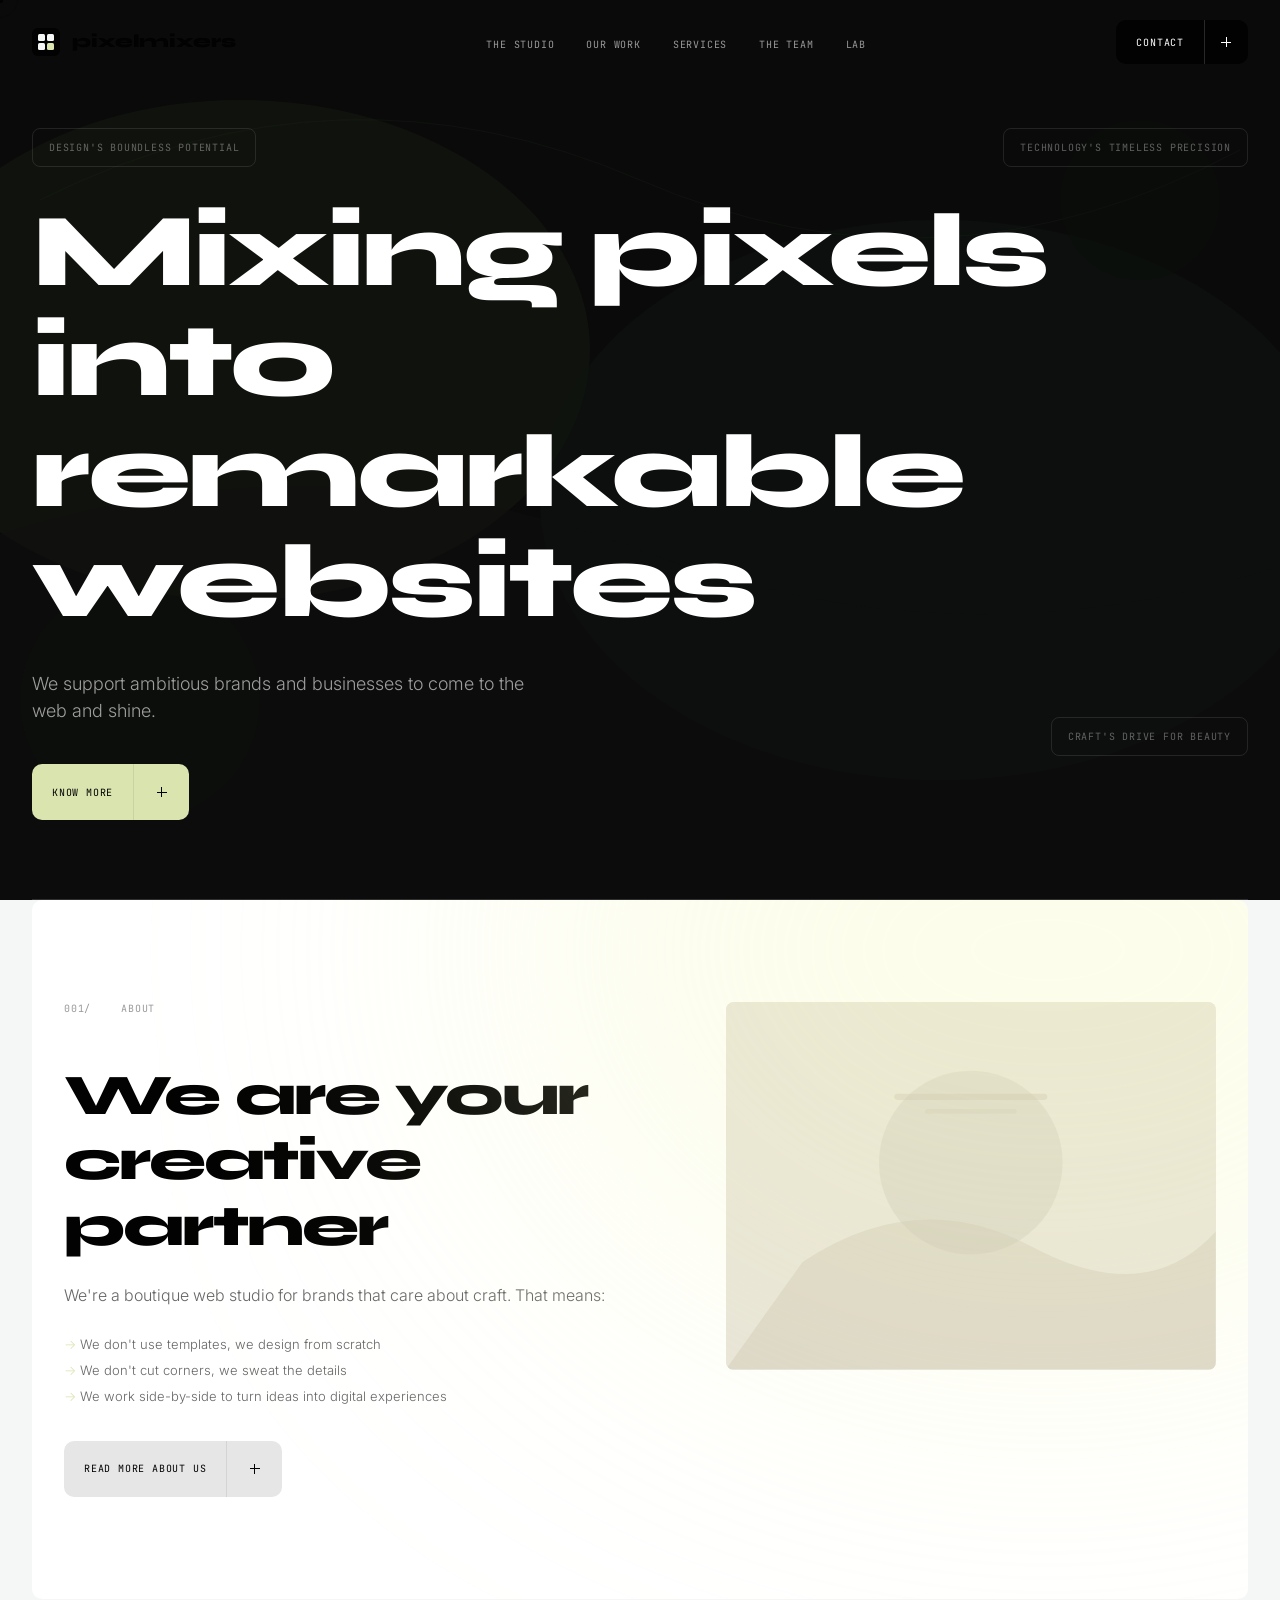
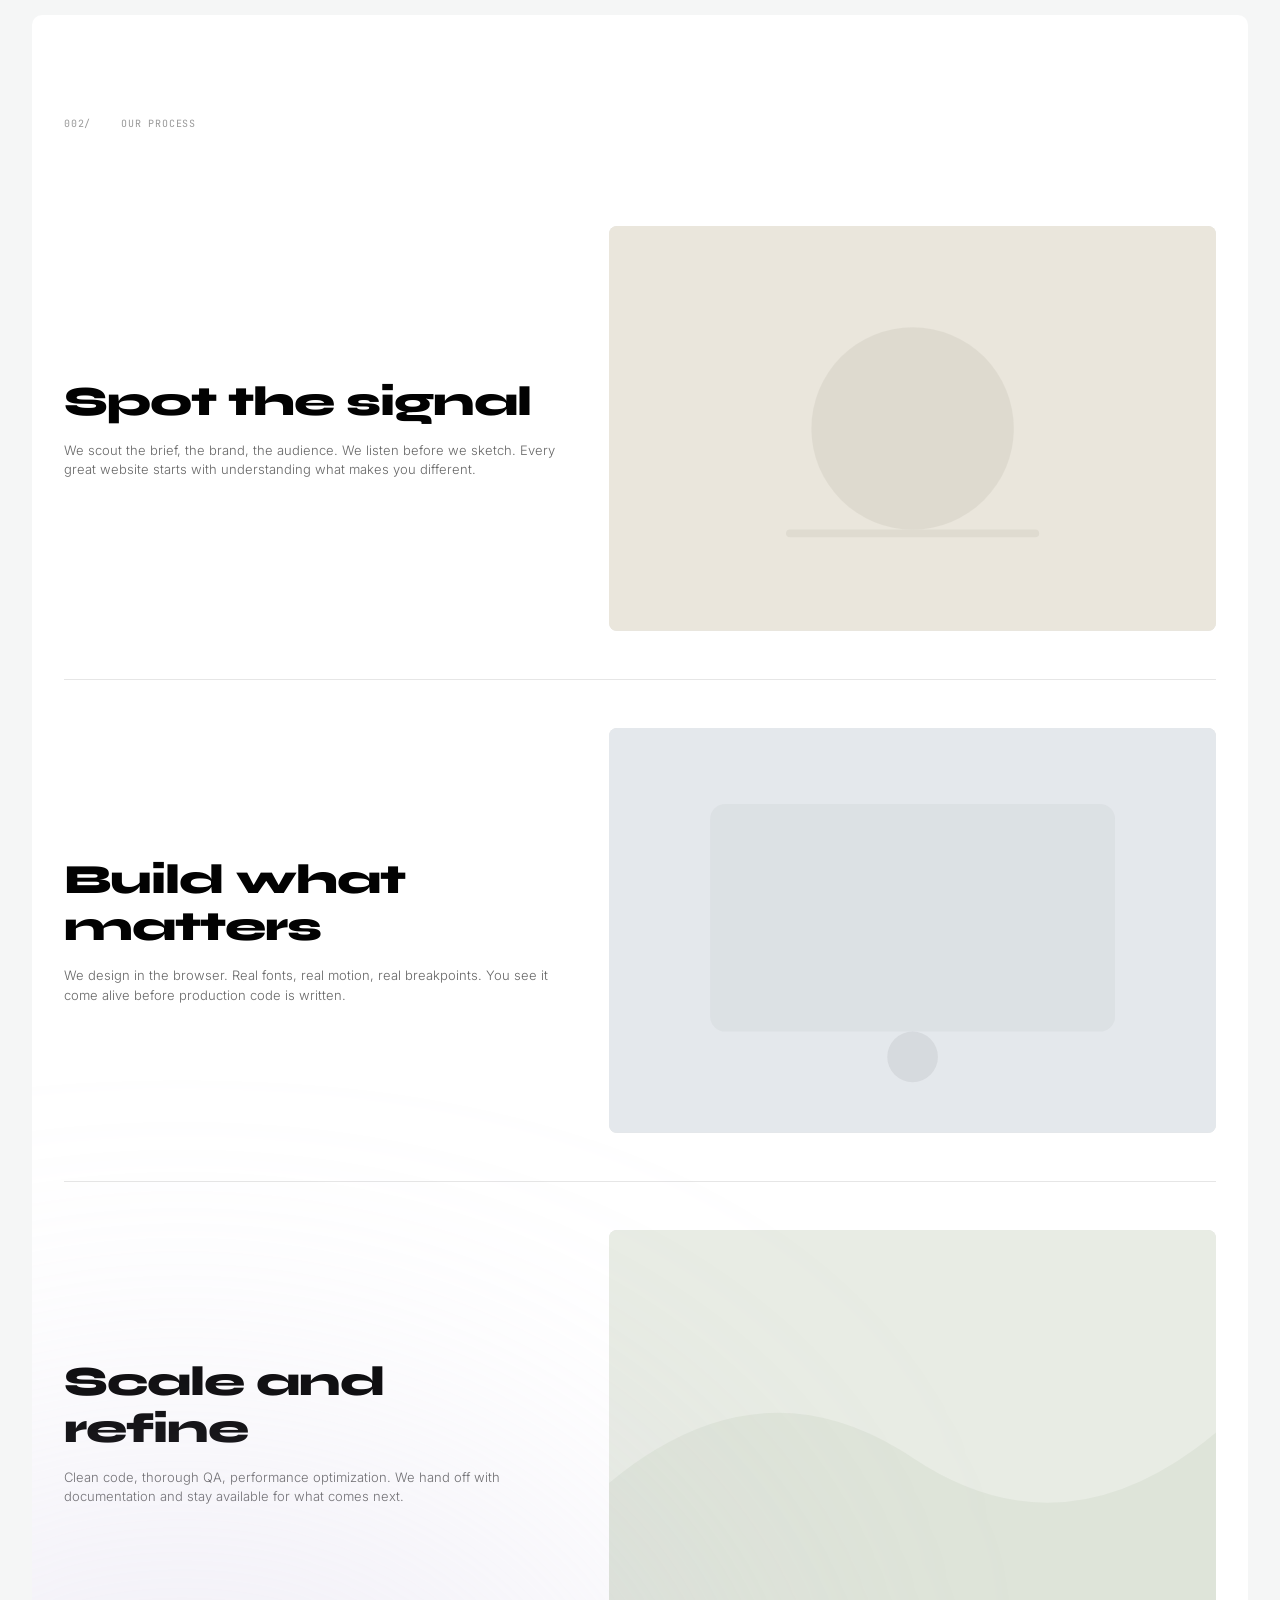
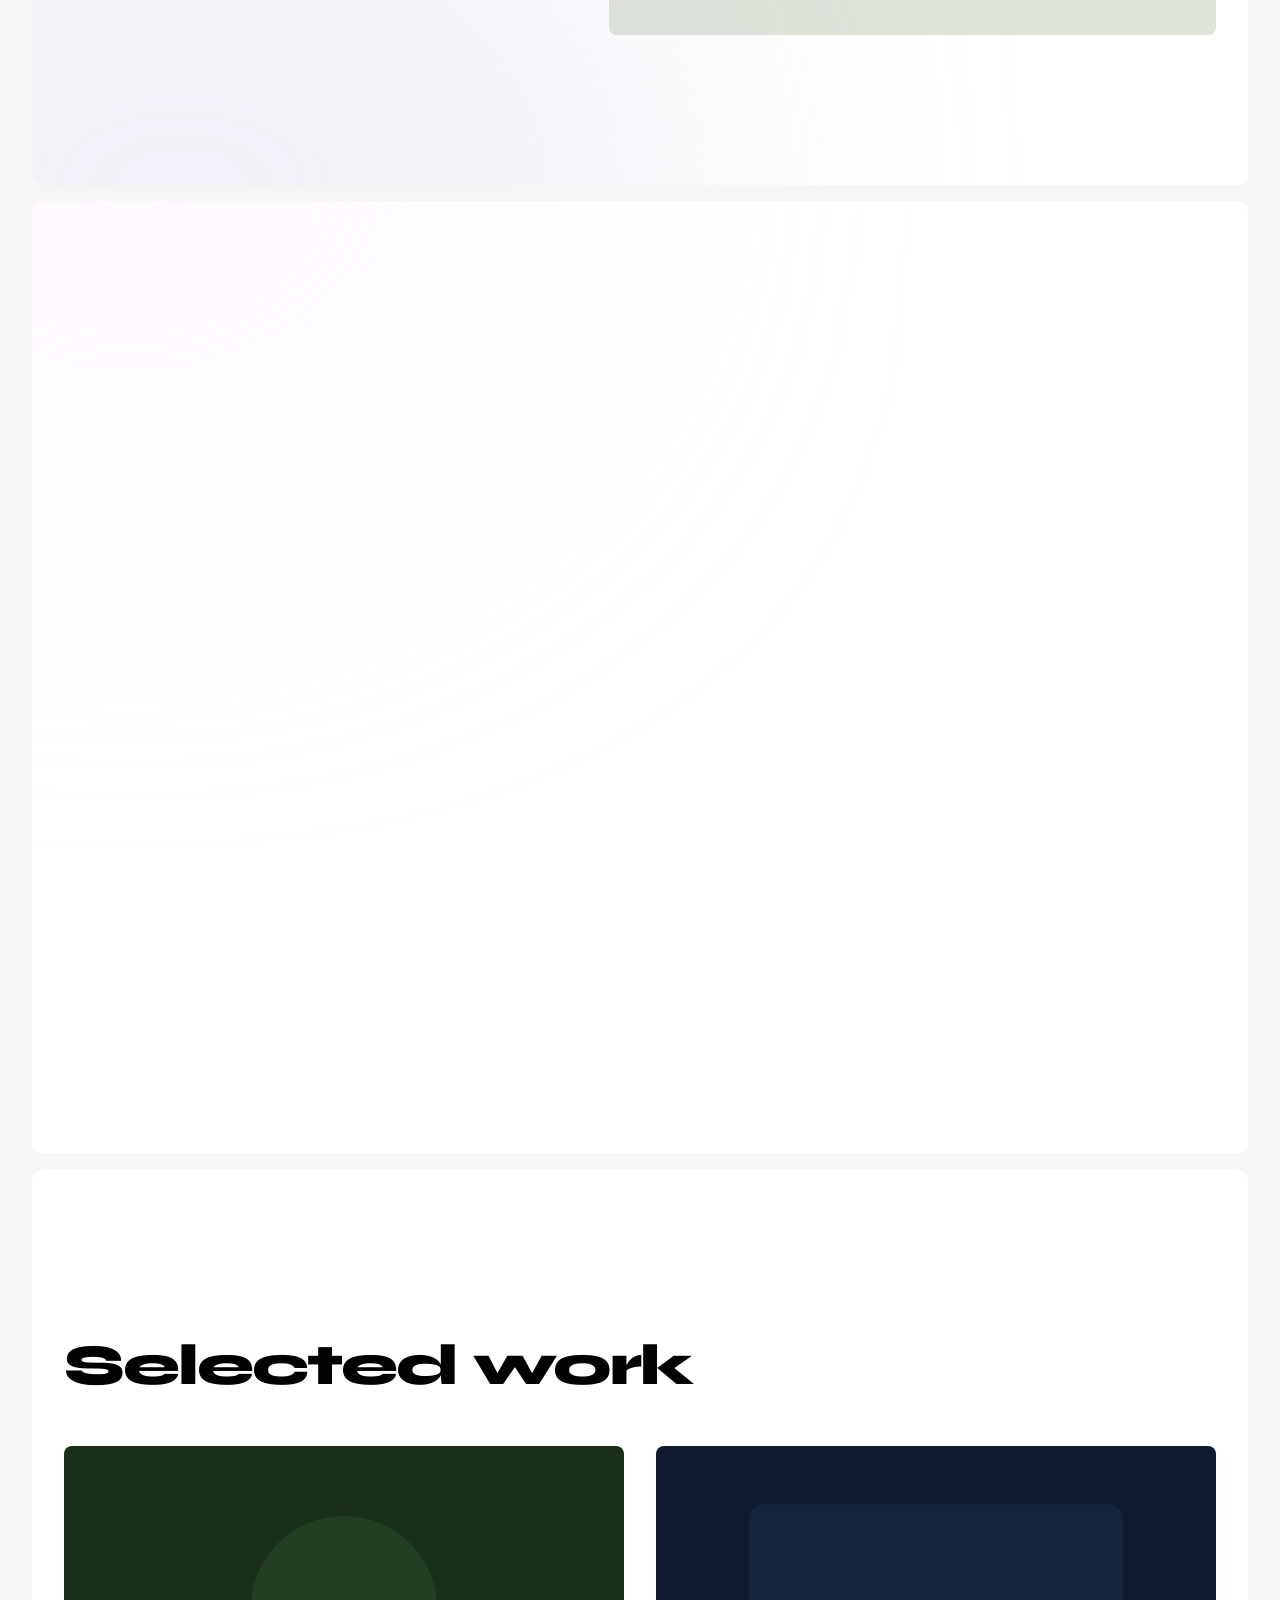
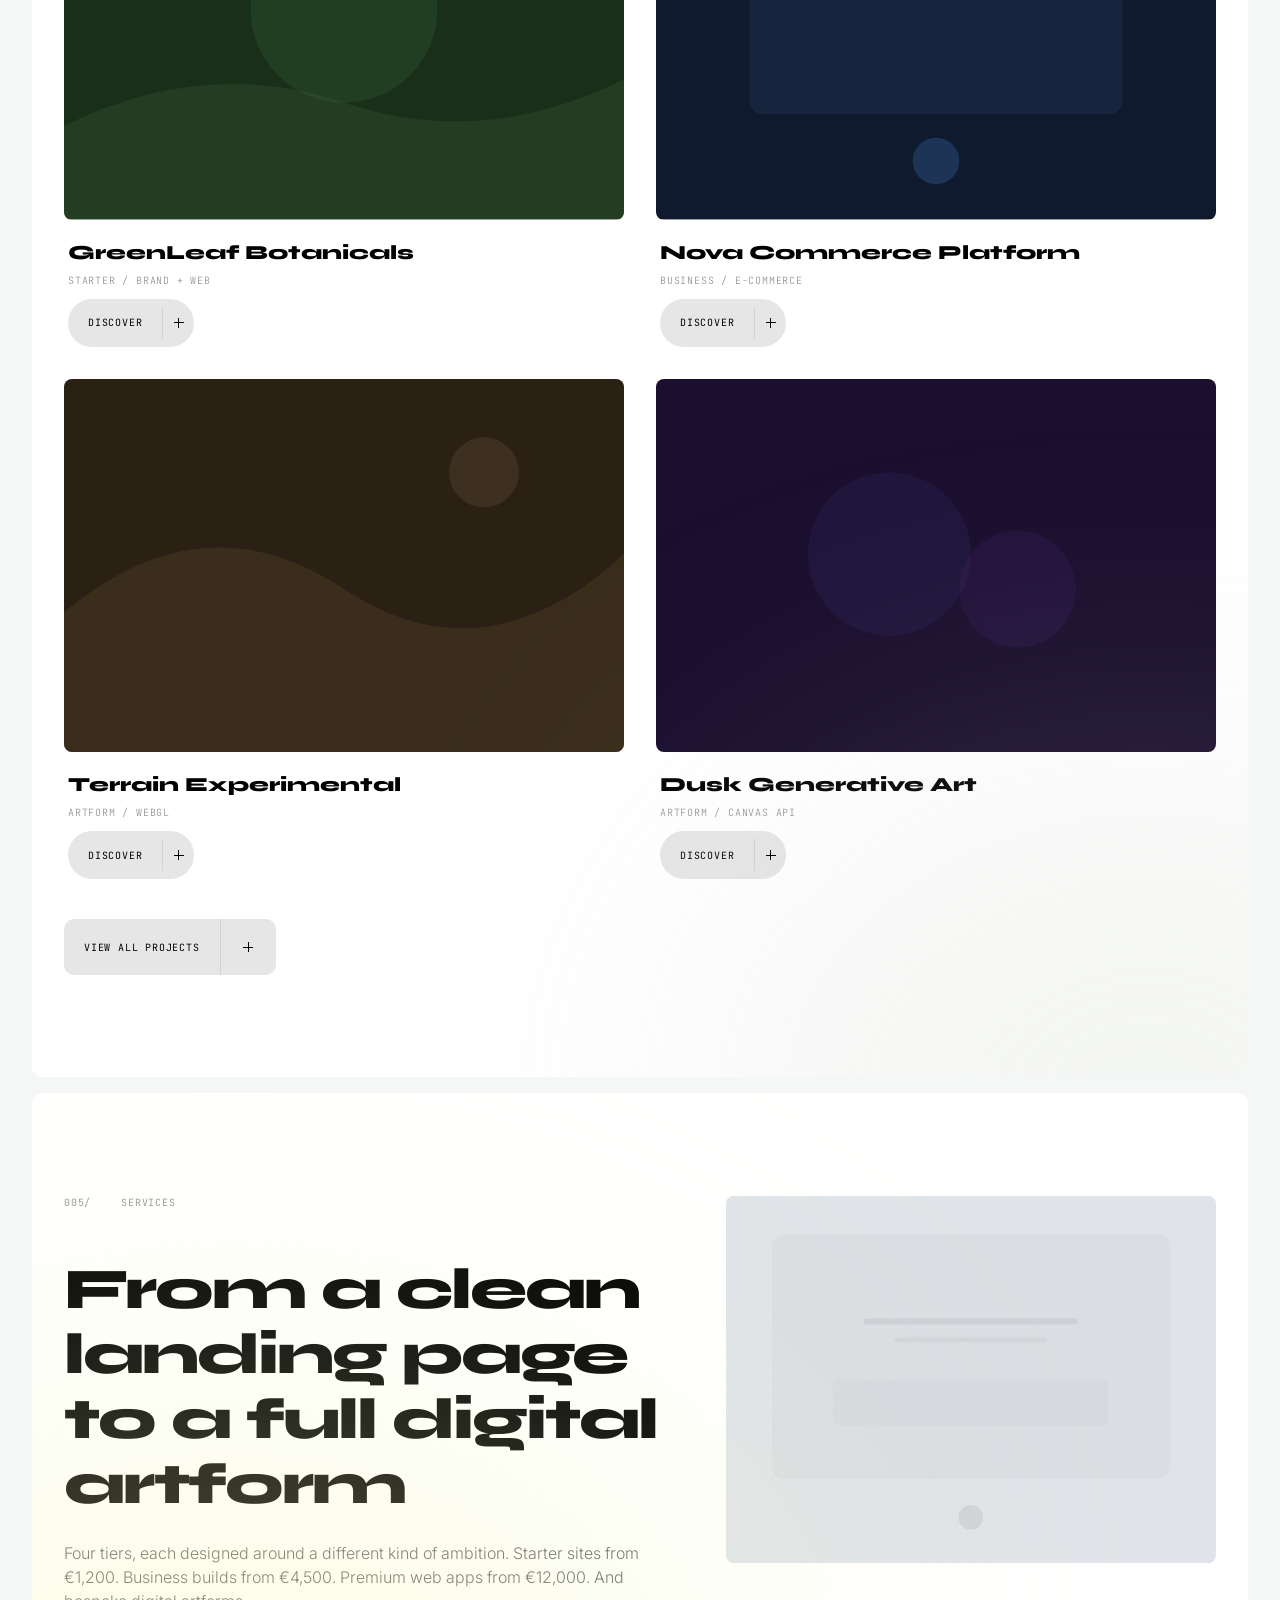
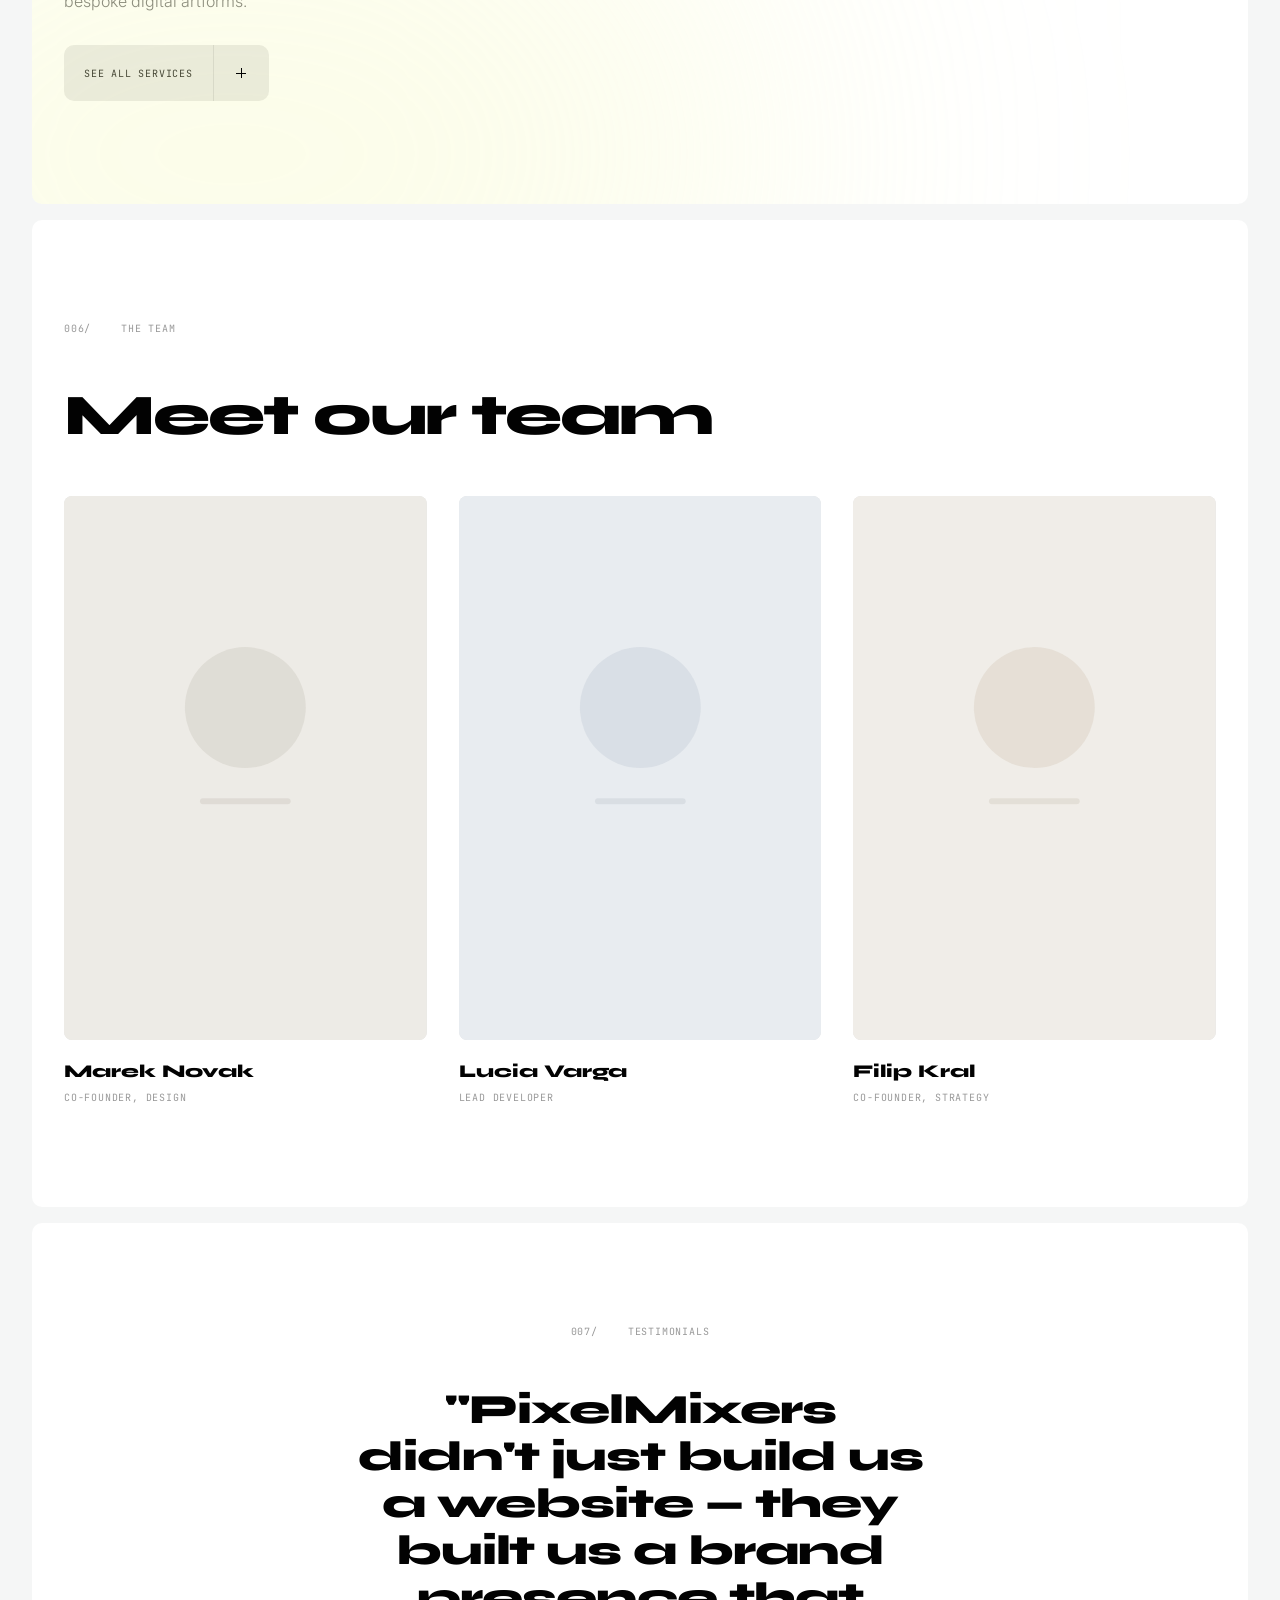
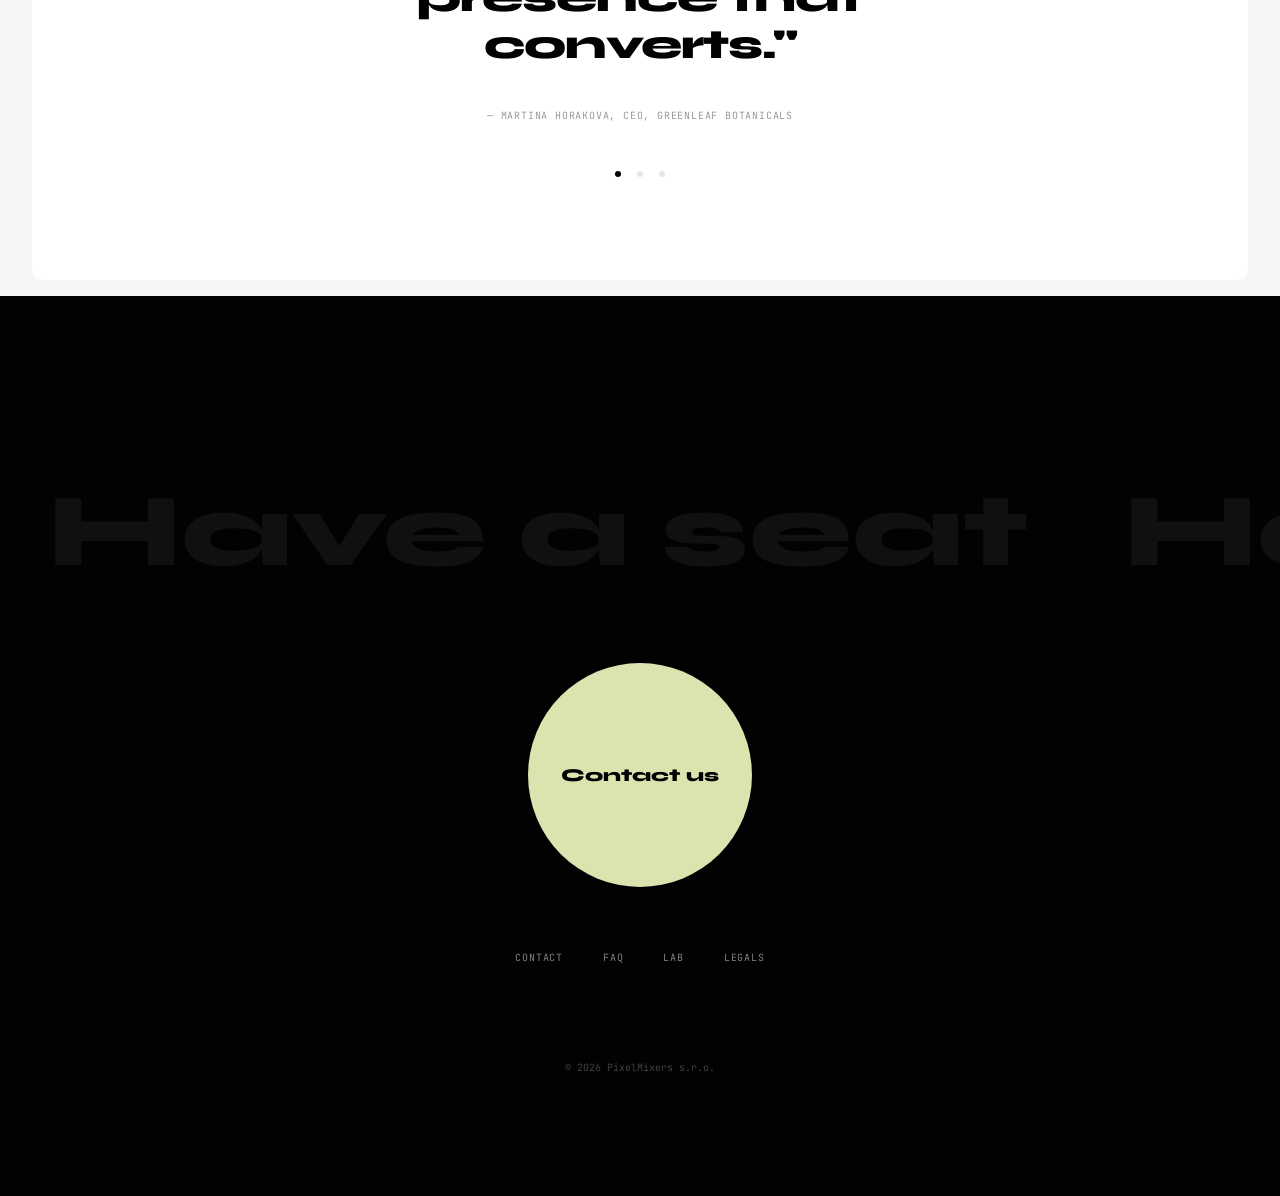
==== commit bf1094ac: "Complete ground-up rebuild matching anima.ai design language Built from studying their actual source" ====
--- a/index.html
+++ b/index.html
@@ -3,8 +3,8 @@
 <head>
   <meta charset="UTF-8">
   <meta name="viewport" content="width=device-width, initial-scale=1.0">
-  <title>PixelMixers — We Mix Pixels Into Magic</title>
-  <meta name="description" content="PixelMixers is a web design and development studio crafting websites from clean business sites to full digital artforms.">
+  <title>PixelMixers — Mixing Pixels Into Remarkable Websites</title>
+  <meta name="description" content="PixelMixers is a boutique web studio for brands that care about craft. From clean landing pages to full digital artforms.">
   <link rel="preconnect" href="https://fonts.googleapis.com">
   <link rel="preconnect" href="https://fonts.gstatic.com" crossorigin>
   <link href="https://fonts.googleapis.com/css2?family=Inter:wght@300;400;500;700&family=JetBrains+Mono:wght@400&family=Syne:wght@400;700;800&display=swap" rel="stylesheet">
@@ -18,10 +18,14 @@
 </head>
 <body>
 
-  <!-- Nav — anima style: logo left, center links with underscore hover, contact right -->
+  <!-- ============================================================
+       NAVIGATION
+       Fixed, transparent -> scrolled semi-transparent (no blur)
+       Logo left, center links with _underscore hover, Contact right
+       ============================================================ -->
   <header class="site-nav" id="site-nav">
     <div class="site-nav__inner">
-      <a href="/" class="site-nav__logo" aria-label="PixelMixers — Home">
+      <a href="/" class="site-nav__logo" aria-label="PixelMixers Home">
         <svg class="logo-icon" width="28" height="28" viewBox="0 0 28 28" fill="none" xmlns="http://www.w3.org/2000/svg" aria-hidden="true">
           <rect width="28" height="28" rx="6" fill="currentColor"/>
           <rect x="6" y="6" width="7" height="7" rx="1.5" fill="#f5f6f6"/>
@@ -66,7 +70,10 @@
 
   <main>
 
-    <!-- Hero — full viewport, dark bg, content at bottom -->
+    <!-- ============================================================
+         HERO — full viewport, dark background with organic SVG shapes
+         Content aligned to BOTTOM, floating tag labels at edges
+         ============================================================ -->
     <section class="hero">
       <div class="hero__bg" aria-hidden="true">
         <svg viewBox="0 0 1600 900" xmlns="http://www.w3.org/2000/svg" preserveAspectRatio="xMidYMid slice">
@@ -79,11 +86,14 @@
           <circle cx="1300" cy="200" r="80" fill="#0d120a" opacity="0.3"/>
         </svg>
       </div>
+
+      <!-- Floating tag labels with thin border frames -->
       <div class="hero__tags" aria-hidden="true">
         <span class="hero__tag hero__tag--tl" data-reveal="fade-in">Design's boundless potential</span>
         <span class="hero__tag hero__tag--tr" data-reveal="fade-in" data-reveal-delay="200">Technology's timeless precision</span>
         <span class="hero__tag hero__tag--bl" data-reveal="fade-in" data-reveal-delay="400">Craft's drive for beauty</span>
       </div>
+
       <div class="hero__content">
         <h1 class="hero__heading" data-reveal="fade-up">Mixing pixels<br>into remarkable<br>websites</h1>
         <p class="hero__sub" data-reveal="fade-up" data-reveal-delay="150">
@@ -96,10 +106,18 @@
           </a>
         </div>
       </div>
-    </section>
-
-    <!-- 001/ We are your creative partner -->
-    <section class="section">
+
+      <!-- Bottom border line -->
+      <div class="hero__bottom-line" aria-hidden="true"></div>
+    </section>
+
+
+    <!-- ============================================================
+         001/ ABOUT — We are your creative partner
+         Split: heading + body + bullets left, image right
+         ============================================================ -->
+    <section class="section">
+      <div class="glow-ellipse glow-ellipse--yellow glow-ellipse--top-right" aria-hidden="true"></div>
       <div class="container">
         <div class="split">
           <div data-reveal="fade-up">
@@ -113,7 +131,7 @@
               <li>We don't cut corners, we sweat the details</li>
               <li>We work side-by-side to turn ideas into digital experiences</li>
             </ul>
-            <div style="margin-top:var(--space-8)">
+            <div style="margin-top: var(--space-8)">
               <a href="/the-studio/" class="btn">
                 <span class="btn__text">Read more about us</span>
                 <span class="btn__icon"></span>
@@ -122,12 +140,12 @@
           </div>
           <div data-reveal="fade-up" data-reveal-delay="150">
             <div class="hero-image-section">
-              <svg viewBox="0 0 640 400" xmlns="http://www.w3.org/2000/svg">
-                <rect width="640" height="400" fill="#E8E4DA"/>
-                <circle cx="320" cy="180" r="120" fill="#D0CCC0" opacity="0.5"/>
-                <path d="M100 280 Q250 180 400 260 Q550 340 640 240 L640 400 L0 400Z" fill="#C8C0B0" opacity="0.4"/>
-                <rect x="220" y="100" width="200" height="8" rx="4" fill="#B8B0A0" opacity="0.3"/>
-                <rect x="260" y="120" width="120" height="6" rx="3" fill="#B8B0A0" opacity="0.2"/>
+              <svg viewBox="0 0 640 480" xmlns="http://www.w3.org/2000/svg">
+                <rect width="640" height="480" fill="#E8E4DA"/>
+                <circle cx="320" cy="210" r="120" fill="#D0CCC0" opacity="0.5"/>
+                <path d="M100 340 Q250 240 400 320 Q550 400 640 300 L640 480 L0 480Z" fill="#C8C0B0" opacity="0.4"/>
+                <rect x="220" y="120" width="200" height="8" rx="4" fill="#B8B0A0" opacity="0.3"/>
+                <rect x="260" y="140" width="120" height="6" rx="3" fill="#B8B0A0" opacity="0.2"/>
               </svg>
             </div>
           </div>
@@ -135,8 +153,13 @@
       </div>
     </section>
 
-    <!-- 002/ How we work -->
-    <section class="section">
+
+    <!-- ============================================================
+         002/ HOW WE WORK — Three process steps
+         Text left + image right, separated by 1px borders
+         ============================================================ -->
+    <section class="section">
+      <div class="glow-ellipse glow-ellipse--lavender glow-ellipse--bottom-left" aria-hidden="true"></div>
       <div class="container">
         <div class="section-label" data-reveal="fade-in"><span>002/</span><span>Our process</span></div>
 
@@ -172,19 +195,24 @@
       </div>
     </section>
 
-    <!-- 003/ Who we work with -->
-    <section class="section">
+
+    <!-- ============================================================
+         003/ WHO WE WORK WITH
+         Split: heading + body + btn left, stacked audience cards right
+         ============================================================ -->
+    <section class="section">
+      <div class="glow-ellipse glow-ellipse--pink glow-ellipse--top-left" aria-hidden="true"></div>
       <div class="container">
         <div class="split">
           <div data-reveal="fade-up">
             <div class="section-label"><span>003/</span><span>Who we work with</span></div>
             <h2 class="s-heading">Who we work with</h2>
             <div class="s-body">
-              <p>We work with startups, growing businesses, and creative professionals to build the next generation of web experiences — by design, not by chance.</p>
-            </div>
-            <div style="margin-top:var(--space-8)">
+              <p>We work with startups, growing businesses, and creative professionals to build the next generation of web experiences &mdash; by design, not by chance.</p>
+            </div>
+            <div style="margin-top: var(--space-8)">
               <a href="/services/" class="btn">
-                <span class="btn__text">Learn more about our methodology</span>
+                <span class="btn__text">Learn more</span>
                 <span class="btn__icon"></span>
               </a>
             </div>
@@ -205,7 +233,7 @@
             <div class="audience-item">
               <h3 class="audience-item__title">Businesses</h3>
               <div>
-                <p class="audience-item__body">Growing companies that need more than a brochure — e-commerce, CMS, conversion optimization, and proper architecture.</p>
+                <p class="audience-item__body">Growing companies that need more than a brochure &mdash; e-commerce, CMS, conversion optimization, and proper architecture.</p>
                 <div class="audience-item__link">
                   <a href="/services/#business" class="btn btn-sm">
                     <span class="btn__text">Read more</span>
@@ -231,8 +259,12 @@
       </div>
     </section>
 
-    <!-- 004/ Selected work -->
-    <section class="section">
+
+    <!-- ============================================================
+         004/ SELECTED WORK — 2x2 grid, rounded images, discover pills
+         ============================================================ -->
+    <section class="section">
+      <div class="glow-ellipse glow-ellipse--sage glow-ellipse--bottom-right" aria-hidden="true"></div>
       <div class="container">
         <div class="section-label" data-reveal="fade-in"><span>004/</span><span>Our work</span></div>
         <h2 class="s-heading" data-reveal="fade-up">Selected work</h2>
@@ -269,7 +301,7 @@
               <svg viewBox="0 0 480 320" xmlns="http://www.w3.org/2000/svg"><rect width="480" height="320" fill="#2A2014"/><path d="M0 200 Q120 100 240 180 Q360 260 480 150 L480 320 L0 320Z" fill="#4A3A24" opacity="0.5"/><circle cx="360" cy="80" r="30" fill="#5A4A34" opacity="0.4"/></svg>
             </div>
             <div class="work-item__info">
-              <div class="work-item__title">Terrain — Experimental</div>
+              <div class="work-item__title">Terrain Experimental</div>
               <div class="work-item__tag">Artform / WebGL</div>
               <span class="btn btn-sm btn--pill">
                 <span class="btn__text">Discover</span>
@@ -282,7 +314,7 @@
               <svg viewBox="0 0 480 320" xmlns="http://www.w3.org/2000/svg"><rect width="480" height="320" fill="#1A0F2E"/><circle cx="200" cy="150" r="70" fill="#2A1F4E" opacity="0.4"/><circle cx="310" cy="180" r="50" fill="#3A1F5E" opacity="0.3"/></svg>
             </div>
             <div class="work-item__info">
-              <div class="work-item__title">Dusk — Generative Art</div>
+              <div class="work-item__title">Dusk Generative Art</div>
               <div class="work-item__tag">Artform / Canvas API</div>
               <span class="btn btn-sm btn--pill">
                 <span class="btn__text">Discover</span>
@@ -292,7 +324,7 @@
           </a>
         </div>
 
-        <div style="margin-top:var(--space-10)">
+        <div style="margin-top: var(--space-10)">
           <a href="/our-work/" class="btn">
             <span class="btn__text">View all projects</span>
             <span class="btn__icon"></span>
@@ -301,8 +333,12 @@
       </div>
     </section>
 
-    <!-- 005/ Services teaser -->
-    <section class="section">
+
+    <!-- ============================================================
+         005/ SERVICES TEASER — simple two-column split
+         ============================================================ -->
+    <section class="section">
+      <div class="glow-ellipse glow-ellipse--yellow glow-ellipse--bottom-left" aria-hidden="true"></div>
       <div class="container">
         <div class="split">
           <div data-reveal="fade-up">
@@ -311,7 +347,7 @@
             <div class="s-body">
               <p>Four tiers, each designed around a different kind of ambition. Starter sites from &euro;1,200. Business builds from &euro;4,500. Premium web apps from &euro;12,000. And bespoke digital artforms.</p>
             </div>
-            <div style="margin-top:var(--space-8)">
+            <div style="margin-top: var(--space-8)">
               <a href="/services/" class="btn">
                 <span class="btn__text">See all services</span>
                 <span class="btn__icon"></span>
@@ -320,13 +356,13 @@
           </div>
           <div data-reveal="fade-up" data-reveal-delay="150">
             <div class="hero-image-section">
-              <svg viewBox="0 0 640 400" xmlns="http://www.w3.org/2000/svg">
-                <rect width="640" height="400" fill="#E0E4E8"/>
-                <rect x="60" y="40" width="520" height="280" rx="16" fill="#D0D4D8" opacity="0.4"/>
-                <circle cx="320" cy="350" r="16" fill="#C0C4C8" opacity="0.5"/>
-                <rect x="180" y="120" width="280" height="8" rx="4" fill="#B0B4B8" opacity="0.3"/>
-                <rect x="220" y="145" width="200" height="6" rx="3" fill="#B0B4B8" opacity="0.2"/>
-                <rect x="140" y="200" width="360" height="60" rx="8" fill="#C0C8D0" opacity="0.2"/>
+              <svg viewBox="0 0 640 480" xmlns="http://www.w3.org/2000/svg">
+                <rect width="640" height="480" fill="#E0E4E8"/>
+                <rect x="60" y="50" width="520" height="320" rx="16" fill="#D0D4D8" opacity="0.4"/>
+                <circle cx="320" cy="420" r="16" fill="#C0C4C8" opacity="0.5"/>
+                <rect x="180" y="160" width="280" height="8" rx="4" fill="#B0B4B8" opacity="0.3"/>
+                <rect x="220" y="185" width="200" height="6" rx="3" fill="#B0B4B8" opacity="0.2"/>
+                <rect x="140" y="240" width="360" height="60" rx="8" fill="#C0C8D0" opacity="0.2"/>
               </svg>
             </div>
           </div>
@@ -334,7 +370,10 @@
       </div>
     </section>
 
-    <!-- 006/ Meet our team -->
+
+    <!-- ============================================================
+         006/ MEET OUR TEAM — 3 portrait photos in a row
+         ============================================================ -->
     <section class="section">
       <div class="container">
         <div class="section-label" data-reveal="fade-in"><span>006/</span><span>The team</span></div>
@@ -366,22 +405,25 @@
       </div>
     </section>
 
-    <!-- 007/ Testimonials -->
+
+    <!-- ============================================================
+         007/ TESTIMONIALS — centered quote with dots
+         ============================================================ -->
     <section class="section testimonial-section">
       <div class="container container--text text-center">
-        <div class="section-label" style="justify-content:center" data-reveal="fade-in"><span>007/</span></div>
-
-        <div class="testimonial-slide is-active">
-          <p class="testimonial-quote">"PixelMixers didn't just build us a website — they built us a brand presence that converts."</p>
-          <p class="testimonial-author">— Martina Horakova, CEO, GreenLeaf Botanicals</p>
+        <div class="section-label" style="justify-content: center" data-reveal="fade-in"><span>007/</span><span>Testimonials</span></div>
+
+        <div class="testimonial-slide is-active" data-reveal="fade-up">
+          <p class="testimonial-quote">"PixelMixers didn't just build us a website &mdash; they built us a brand presence that converts."</p>
+          <p class="testimonial-author">&mdash; Martina Horakova, CEO, GreenLeaf Botanicals</p>
         </div>
         <div class="testimonial-slide">
           <p class="testimonial-quote">"They pushed us to think bigger and delivered something we didn't think was possible."</p>
-          <p class="testimonial-author">— David Park, Founder, Nova Commerce</p>
+          <p class="testimonial-author">&mdash; David Park, Founder, Nova Commerce</p>
         </div>
         <div class="testimonial-slide">
           <p class="testimonial-quote">"PixelMixers understood the brief immediately and executed it flawlessly."</p>
-          <p class="testimonial-author">— Ingrid Svensson, Art Director, Terrain Studio</p>
+          <p class="testimonial-author">&mdash; Ingrid Svensson, Art Director, Terrain Studio</p>
         </div>
 
         <div class="testimonial-dots">
@@ -394,7 +436,10 @@
 
   </main>
 
-  <!-- Footer — full viewport dark with marquee and circular CTA -->
+
+  <!-- ============================================================
+       FOOTER — full viewport dark, marquee, circular CTA, links
+       ============================================================ -->
   <footer class="site-footer">
     <div class="footer-marquee" aria-hidden="true">
       <div class="footer-marquee__track">
--- a/assets/css/tokens.css
+++ b/assets/css/tokens.css
@@ -1,51 +1,82 @@
+/* ==========================================================================
+   Design Tokens
+   Visual language matching anima.ai: cool gray bg, white card sections,
+   subtle borders, pastel decorative blurs, monospace labels
+   ========================================================================== */
+
 :root {
-  /* Background — cool light gray like anima #f5f6f6 */
-  --color-bg: #f5f6f6;
-  --color-white: #FFFFFF;
-  --color-black: #020202;
+  /* ---- Background & Surface ---- */
+  --color-bg:           #f5f6f6;
+  --color-white:        #ffffff;
+  --color-black:        #020202;
 
-  /* Accent — light green like anima's only accent */
-  --color-accent: #dae4af;
-  --color-accent-dark: #c1cdbe;
+  /* ---- Text ---- */
+  --text-primary:       #020202;
+  --text-secondary:     #666666;
+  --text-muted:         #999999;
 
-  /* Neutral scale from anima */
-  --color-light-gray: #bdc9ca;
-  --color-very-light-gray: #dddede;
-  --color-button-bg: #e6e6e6;
-  --color-form-border: #e6e6e6;
+  /* ---- UI ---- */
+  --color-btn:          #e6e6e6;
+  --color-accent:       #dae4af;
+  --color-border:       rgba(0, 0, 0, 0.10);
+  --color-form-border:  #e6e6e6;
 
-  /* Decorative ellipse colors from anima */
-  --color-lavender: #c8c0de;
+  /* ---- Decorative Ellipse Palette ---- */
+  --color-lavender:     #c8c0de;
   --color-light-yellow: #f5f8b8;
-  --color-pink: #ffe2ff;
-  --color-sage: #c1cdbe;
+  --color-pink:         #ffe2ff;
+  --color-sage:         #c1cdbe;
 
-  /* Text */
-  --text-primary: var(--color-black);
-  --text-secondary: #777777;
-  --text-muted: #999999;
+  /* ---- Spacing ---- */
+  --space-1:  0.25rem;
+  --space-2:  0.5rem;
+  --space-3:  0.75rem;
+  --space-4:  1rem;
+  --space-5:  1.25rem;
+  --space-6:  1.5rem;
+  --space-8:  2rem;
+  --space-10: 2.5rem;
+  --space-12: 3rem;
+  --space-16: 4rem;
+  --space-20: 5rem;
+  --space-24: 6rem;
+  --space-32: 8rem;
+  --space-40: 10rem;
 
-  /* Spacing */
-  --space-1:0.25rem;--space-2:0.5rem;--space-3:0.75rem;--space-4:1rem;
-  --space-5:1.25rem;--space-6:1.5rem;--space-8:2rem;--space-10:2.5rem;
-  --space-12:3rem;--space-16:4rem;--space-20:5rem;--space-24:6rem;
-  --space-32:8rem;--space-40:10rem;--space-48:12rem;
+  /* ---- Layout ---- */
+  --gutter:           2rem;
+  --container-max:    1280px;
+  --container-text:   640px;
+  --section-pad:      clamp(5rem, 8vw, 10rem);
 
-  /* Section rhythm */
-  --section-pad: clamp(6rem, 10vw, 12rem);
+  /* ---- Radius (anima uses 10px = 1rem, NOT pill shapes) ---- */
+  --radius-sm:   0.5rem;   /*  5px */
+  --radius-md:   10px;     /* 10px — signature */
+  --radius-lg:   1.5rem;   /* 15px */
+  --radius-full: 9999px;
 
-  /* Layout */
-  --container-max: 1200px;
-  --container-text: 640px;
-  --gutter: clamp(1.5rem, 5vw, 3rem);
+  /* ---- Z-index ---- */
+  --z-base:    1;
+  --z-above:   2;
+  --z-nav:     15;
+  --z-overlay: 20;
 
-  /* Radius — small like anima (5-10px, NOT 9999px) */
-  --radius-sm: 5px;
-  --radius-md: 10px;
-  --radius-lg: 10px;
-  --radius-xl: 15px;
-  --radius-full: 100%;
+  /* ---- Easing ---- */
+  --ease-out:       cubic-bezier(0.23, 1, 0.32, 1);
+  --ease-in:        cubic-bezier(0.12, 0, 0.39, 0);
+  --ease-in-out:    cubic-bezier(0.86, 0, 0.07, 1);
+  --ease-out-back:  cubic-bezier(0.175, 0.885, 0.32, 1.275);
 
-  /* Shadow — minimal */
-  --shadow-sm: 0 1px 2px rgba(0,0,0,0.04);
+  /* ---- Button ---- */
+  --btn-h:       3.5rem;
+  --btn-icon-w:  3.5rem;
+
+  /* ---- Shadows ---- */
+  --shadow-sm: 0 1px 3px rgba(0, 0, 0, 0.04);
 }
+
+@media (max-width: 768px) {
+  :root {
+    --gutter: 1rem;
+  }
+}
--- a/assets/css/typography.css
+++ b/assets/css/typography.css
@@ -1,44 +1,72 @@
+/* ==========================================================================
+   Typography
+   Syne 800 for headings (NOT italic), Inter 300 for body,
+   JetBrains Mono 400 for labels/buttons/nav
+   ========================================================================== */
+
 :root {
   --font-display: 'Syne', sans-serif;
-  --font-body: 'Inter', sans-serif;
-  --font-mono: 'JetBrains Mono', monospace;
+  --font-body:    'Inter', sans-serif;
+  --font-mono:    'JetBrains Mono', monospace;
 
-  --text-xs: 0.625rem;  /* 10px — monospace labels */
-  --text-sm: 0.8rem;
-  --text-base: 1rem;
-  --text-md: 1.125rem;
-  --text-lg: 1.25rem;
-  --text-xl: clamp(1.5rem, 1.2rem + 1vw, 2rem);
-  --text-2xl: clamp(2rem, 1.5rem + 2vw, 3rem);
-  --text-3xl: clamp(2.5rem, 1.8rem + 3vw, 4.5rem);
-  --text-4xl: clamp(3.5rem, 2rem + 4.5vw, 6.4rem);
-  --text-5xl: clamp(4rem, 2.5rem + 6vw, 9rem);
+  /* Fluid type scale */
+  --text-xs:  0.625rem;                          /* 10px — mono labels */
+  --text-sm:  0.8125rem;                         /* 13px */
+  --text-base: 1rem;                             /* 16px */
+  --text-md:  1.125rem;                          /* 18px */
+  --text-lg:  1.25rem;                           /* 20px */
+  --text-xl:  clamp(1.5rem, 1.2rem + 1vw, 2rem);
+  --text-2xl: clamp(1.75rem, 1.4rem + 1.5vw, 2.75rem);
+  --text-3xl: clamp(2.25rem, 1.6rem + 2.5vw, 4rem);
+  --text-4xl: clamp(3rem, 2rem + 3.5vw, 6rem);
+  --text-5xl: clamp(4rem, 2.5rem + 5vw, 9rem);
 
-  --leading-tight: 1.06;
-  --leading-snug: 1.13;
-  --leading-normal: 1.3;
+  /* Line heights */
+  --leading-tight:   1.06;
+  --leading-snug:    1.13;
+  --leading-normal:  1.3;
   --leading-relaxed: 1.5;
 
-  --tracking-tight: -0.03em;
+  /* Letter spacing */
+  --tracking-tight:  -0.03em;
   --tracking-normal: 0;
-  --tracking-wide: 0.05em;
-  --tracking-wider: 0.1em;
+  --tracking-wide:   0.05em;
+  --tracking-wider:  0.08em;
 }
 
-h1, h2, h3 {
+/* ---- Headings: Syne 800, NOT italic, tight tracking ---- */
+h1, h2, h3, h4, h5, h6 {
   font-family: var(--font-display);
   font-weight: 800;
-  font-style: normal; /* NOT italic */
+  font-style: normal;
   letter-spacing: var(--tracking-tight);
   line-height: var(--leading-snug);
+  color: var(--text-primary);
 }
 
+h1 { font-size: var(--text-5xl); letter-spacing: -3px; }
+h2 { font-size: var(--text-3xl); letter-spacing: -2px; }
+h3 { font-size: var(--text-2xl); letter-spacing: -1px; }
+
+/* ---- Body: Inter 300 ---- */
 body {
   font-family: var(--font-body);
   font-weight: 300;
+  font-size: var(--text-base);
   line-height: var(--leading-normal);
   color: var(--text-primary);
   background: var(--color-bg);
 }
 
-p { line-height: var(--leading-relaxed); }
+p {
+  line-height: var(--leading-relaxed);
+}
+
+/* ---- Mono utility ---- */
+.mono {
+  font-family: var(--font-mono);
+  font-size: var(--text-xs);
+  font-weight: 400;
+  letter-spacing: var(--tracking-wider);
+  text-transform: uppercase;
+}
--- a/assets/css/layout.css
+++ b/assets/css/layout.css
@@ -1,7 +1,23 @@
-.container { max-width: var(--container-max); margin: 0 auto; padding: 0 var(--gutter); }
-.container--text { max-width: var(--container-text); margin-left: auto; margin-right: auto; }
+/* ==========================================================================
+   Layout
+   White rounded card sections floating on #f5f6f6 background,
+   horizontal margin like anima.ai
+   ========================================================================== */
 
-/* Sections as white rounded cards like anima */
+/* ---- Container ---- */
+.container {
+  max-width: var(--container-max);
+  margin: 0 auto;
+  padding: 0 var(--gutter);
+}
+
+.container--text {
+  max-width: var(--container-text);
+  margin-left: auto;
+  margin-right: auto;
+}
+
+/* ---- Card Sections (white rounded panels on gray bg) ---- */
 .section {
   background: var(--color-white);
   border-radius: var(--radius-md);
@@ -10,28 +26,63 @@
   position: relative;
   overflow: hidden;
 }
+
 .section--dark {
   background: var(--color-black);
   color: var(--color-white);
 }
+
 .section--transparent {
   background: transparent;
   border-radius: 0;
-  margin: 0;
+  margin-left: 0;
+  margin-right: 0;
 }
 
-.grid { display: grid; gap: var(--space-8); }
+/* ---- Grid Helpers ---- */
+.grid {
+  display: grid;
+  gap: var(--space-8);
+}
+
 .grid--2 { grid-template-columns: repeat(2, 1fr); }
 .grid--3 { grid-template-columns: repeat(3, 1fr); }
 
-.flex { display: flex; }
+/* ---- Flex Helpers ---- */
+.flex         { display: flex; }
 .flex--center { align-items: center; justify-content: center; }
-.flex--col { flex-direction: column; }
-.text-center { text-align: center; }
+.flex--col    { flex-direction: column; }
+.text-center  { text-align: center; }
+
+/* ---- Two-column split (60/40 like anima) ---- */
+.split {
+  display: grid;
+  grid-template-columns: 1.1fr 0.9fr;
+  gap: var(--space-16);
+  align-items: start;
+}
 
 @media (max-width: 1024px) {
   .grid--3 { grid-template-columns: repeat(2, 1fr); }
 }
-@media (max-width: 640px) {
+
+@media (max-width: 768px) {
+  .split {
+    grid-template-columns: 1fr;
+    gap: var(--space-10);
+  }
   .grid--2, .grid--3 { grid-template-columns: 1fr; }
 }
+
+/* ---- Corner Lines (anima decorative detail) ---- */
+.corner-line {
+  position: absolute;
+  width: 1px;
+  height: 1rem;
+  background: var(--color-border);
+}
+
+.corner-line--tl { top: 0; left: 0; }
+.corner-line--tr { top: 0; right: 0; }
+.corner-line--bl { bottom: 0; left: 0; }
+.corner-line--br { bottom: 0; right: 0; }
--- a/assets/css/components.css
+++ b/assets/css/components.css
@@ -1,158 +1,286 @@
-/* =============================================
-   Components — anima.ai exact style
-   Cool gray bg, Syne 800 headings (not italic),
-   #e6e6e6 buttons with icon split, white card sections
-   ============================================= */
-
-/* === Section Label — 10px monospace, flex with gap === */
-.section-label {
-  display: flex;
-  align-items: center;
-  gap: 1.875rem; /* 30px like anima */
-  font-family: var(--font-mono);
-  font-size: var(--text-xs); /* 10px */
+/* ==========================================================================
+   Components
+   Buttons, navigation, section labels, glow ellipses, cards,
+   testimonials, accordion, footer — all matching anima.ai patterns
+   ========================================================================== */
+
+/* =============================================
+   BUTTONS — anima's signature two-part pill
+   Text zone + icon zone, 3.5rem tall, 10px radius
+   ============================================= */
+
+.btn {
+  display: inline-flex;
+  align-items: center;
+  height: var(--btn-h);
+  background: var(--color-btn);
+  border-radius: var(--radius-md);
+  font-family: var(--font-mono);
+  font-size: var(--text-xs);
+  font-weight: 400;
+  letter-spacing: var(--tracking-wider);
+  text-transform: uppercase;
+  color: var(--text-primary);
+  text-decoration: none;
+  cursor: pointer;
+  border: none;
+  overflow: hidden;
+  transition: background 0.35s var(--ease-out),
+              color 0.35s var(--ease-out);
+}
+
+.btn:hover {
+  background: #d4d4d4;
+}
+
+.btn__text {
+  padding: 0 1.25rem;
+  white-space: nowrap;
+}
+
+.btn__icon {
+  width: var(--btn-icon-w);
+  height: var(--btn-h);
+  flex-shrink: 0;
+  display: flex;
+  align-items: center;
+  justify-content: center;
+  position: relative;
+  border-left: 1px solid rgba(0, 0, 0, 0.08);
+}
+
+/* CSS-drawn "+" icon (two perpendicular 1px lines) */
+.btn__icon::before {
+  content: '';
+  position: absolute;
+  width: 10px;
+  height: 1px;
+  background: currentColor;
+}
+
+.btn__icon::after {
+  content: '';
+  position: absolute;
+  width: 1px;
+  height: 10px;
+  background: currentColor;
+}
+
+/* Accent variant — light green CTA */
+.btn--accent {
+  background: var(--color-accent);
+  color: var(--text-primary);
+}
+.btn--accent:hover {
+  background: #cdd8a0;
+}
+
+/* Dark variant — black bg, white text */
+.btn--dark {
+  background: var(--color-black);
+  color: var(--color-white);
+}
+.btn--dark .btn__icon {
+  border-left-color: rgba(255, 255, 255, 0.15);
+}
+.btn--dark:hover {
+  background: #222;
+}
+
+/* Small size */
+.btn-sm {
+  height: 2.75rem;
+}
+.btn-sm .btn__icon {
+  width: 2.75rem;
+  height: 2.75rem;
+}
+
+/* Pill shape (for work items) */
+.btn--pill {
+  border-radius: var(--radius-full);
+  height: auto;
+  padding: var(--space-2) 0;
+}
+.btn--pill .btn__icon {
+  height: 2rem;
+  width: 2rem;
+}
+
+
+/* =============================================
+   NAVIGATION
+   Fixed, transparent initially, scrolled state
+   ============================================= */
+
+.site-nav {
+  position: fixed;
+  top: 0;
+  left: 0;
+  right: 0;
+  z-index: var(--z-nav);
+  background: transparent;
+  transition: background 0.4s var(--ease-out);
+}
+
+/* On scroll: semi-transparent bg, NO blur */
+.site-nav.is-scrolled {
+  background: rgba(245, 246, 246, 0.92);
+}
+
+.site-nav__inner {
+  max-width: var(--container-max);
+  margin: 0 auto;
+  padding: var(--space-5) var(--gutter);
+  display: flex;
+  align-items: center;
+  justify-content: space-between;
+}
+
+/* Logo: Syne 800, NOT italic */
+.site-nav__logo {
+  display: flex;
+  align-items: center;
+  gap: var(--space-3);
+  text-decoration: none;
+}
+
+.logo-icon {
+  flex-shrink: 0;
+}
+
+.logo-wordmark {
+  font-family: var(--font-display);
+  font-size: var(--text-md);
+  font-weight: 800;
+  font-style: normal;
+  color: var(--text-primary);
+}
+
+/* Nav links: JetBrains Mono 10px uppercase, underscore prefix */
+.site-nav__links ul {
+  display: flex;
+  gap: var(--space-8);
+  list-style: none;
+}
+
+.site-nav__links a {
+  font-family: var(--font-mono);
+  font-size: var(--text-xs);
+  font-weight: 400;
   letter-spacing: var(--tracking-wider);
   text-transform: uppercase;
   color: var(--text-muted);
-  margin-bottom: var(--space-12); /* 3rem */
-}
-/* No opacity reduction */
-.section-label__path {
-  font-family: var(--font-mono);
-  font-size: var(--text-xs);
-  letter-spacing: var(--tracking-wider);
-  color: var(--text-muted);
-  text-transform: uppercase;
-}
-
-/* === Buttons — #e6e6e6 bg, 10px radius, 3.5rem height, two-part === */
-.btn {
-  display: inline-flex;
-  align-items: center;
-  height: 3.5rem;
-  background: var(--color-button-bg);
-  border-radius: var(--radius-md);
-  font-family: var(--font-mono);
-  font-size: var(--text-xs);
+  text-decoration: none;
+  transition: color 0.3s var(--ease-out);
+}
+
+.site-nav__links a:hover,
+.site-nav__links a[aria-current="page"] {
+  color: var(--text-primary);
+}
+
+/* Underscore prefix: hidden by default, slides in on hover */
+.nav-underscore {
+  display: inline-block;
+  max-width: 0;
+  overflow: hidden;
+  vertical-align: baseline;
+  transition: max-width 0.35s var(--ease-out);
+}
+
+.site-nav__links a:hover .nav-underscore,
+.site-nav__links a[aria-current="page"] .nav-underscore {
+  max-width: 1em;
+}
+
+/* Actions */
+.site-nav__actions {
+  display: flex;
+  align-items: center;
+  gap: var(--space-3);
+}
+
+/* Mobile toggle */
+.nav-toggle {
+  display: none;
+  flex-direction: column;
+  gap: 5px;
+  padding: var(--space-2);
+}
+
+.nav-toggle span {
+  display: block;
+  width: 20px;
+  height: 1.5px;
+  background: var(--text-primary);
+  transition: transform 0.3s var(--ease-out), opacity 0.3s;
+}
+
+.nav-toggle[aria-expanded="true"] span:nth-child(1) {
+  transform: translateY(6.5px) rotate(45deg);
+}
+.nav-toggle[aria-expanded="true"] span:nth-child(2) {
+  opacity: 0;
+}
+.nav-toggle[aria-expanded="true"] span:nth-child(3) {
+  transform: translateY(-6.5px) rotate(-45deg);
+}
+
+/* Mobile nav overlay */
+.mobile-nav {
+  display: none;
+  padding: var(--space-16) var(--gutter);
+  background: var(--color-bg);
+}
+
+.mobile-nav.is-open {
+  display: block;
+}
+
+.mobile-nav ul {
+  display: flex;
+  flex-direction: column;
+  gap: var(--space-8);
+}
+
+.mobile-nav a {
+  font-family: var(--font-display);
+  font-size: var(--text-3xl);
+  font-weight: 800;
+  font-style: normal;
+  color: var(--text-primary);
+}
+
+@media (max-width: 768px) {
+  .site-nav__links { display: none; }
+  .nav-toggle { display: flex; }
+  .site-nav__actions .btn { display: none; }
+}
+
+
+/* =============================================
+   SECTION LABELS — "001/ About" format
+   ============================================= */
+
+.section-label {
+  display: flex;
+  align-items: center;
+  gap: 1.875rem; /* 30px */
+  font-family: var(--font-mono);
+  font-size: var(--text-xs);
+  font-weight: 400;
   letter-spacing: var(--tracking-wider);
   text-transform: uppercase;
-  color: var(--color-black);
-  text-decoration: none;
-  cursor: pointer;
-  border: none;
-  overflow: hidden;
-  transition: background 0.35s cubic-bezier(0.23,1,0.32,1);
-}
-.btn:hover { background: #d0d0d0; }
-.btn__text { padding: 0 1.25rem; }
-.btn__icon {
-  width: 3.5rem;
-  height: 3.5rem;
-  display: flex;
-  align-items: center;
-  justify-content: center;
-  position: relative;
-  border-left: 1px solid rgba(0,0,0,0.08);
-}
-.btn__icon::before {
-  content: '';
-  position: absolute;
-  width: 10px; height: 1px;
-  background: currentColor;
-}
-.btn__icon::after {
-  content: '';
-  position: absolute;
-  width: 1px; height: 10px;
-  background: currentColor;
-}
-/* Dark variant */
-.btn--dark { background: var(--color-black); color: var(--color-white); }
-.btn--dark .btn__icon { border-left-color: rgba(255,255,255,0.15); }
-.btn--dark:hover { background: #333; }
-/* Accent variant for footer CTA */
-.btn--accent { background: var(--color-accent); }
-
-/* Legacy button classes — map to new system */
-.btn-primary {
-  display: inline-flex; align-items: center;
-  height: 3.5rem;
-  padding: 0 1.25rem;
-  background: var(--color-black); color: var(--color-white);
-  font-family: var(--font-mono); font-size: var(--text-xs); font-weight: 500;
-  letter-spacing: var(--tracking-wider); text-transform: uppercase;
-  border: none; border-radius: var(--radius-md);
-  text-decoration: none; cursor: pointer;
-  transition: background 0.35s cubic-bezier(0.23,1,0.32,1);
-}
-.btn-primary:hover { background: #333; }
-
-.btn-secondary {
-  display: inline-flex; align-items: center;
-  height: 3.5rem;
-  padding: 0 1.25rem;
-  background: var(--color-button-bg); color: var(--color-black);
-  font-family: var(--font-mono); font-size: var(--text-xs); font-weight: 500;
-  letter-spacing: var(--tracking-wider); text-transform: uppercase;
-  border: none; border-radius: var(--radius-md);
-  text-decoration: none; cursor: pointer;
-  transition: background 0.35s cubic-bezier(0.23,1,0.32,1);
-}
-.btn-secondary:hover { background: #d0d0d0; }
-
-.btn-ghost {
-  display: inline-flex; align-items: center; gap: var(--space-3);
-  background: none; border: none; color: var(--color-black);
-  font-family: var(--font-mono); font-size: var(--text-xs); font-weight: 500;
-  letter-spacing: var(--tracking-wider); text-transform: uppercase;
-  cursor: pointer; text-decoration: none;
-}
-.btn-ghost .arrow { display: inline-block; transition: transform 0.3s cubic-bezier(0.23,1,0.32,1); }
-.btn-ghost:hover .arrow { transform: translateX(4px); }
-.btn-ghost:hover { color: var(--text-secondary); }
-
-/* === Card — 5px radius, minimal === */
-.card {
-  background: transparent; border-radius: var(--radius-sm);
-  overflow: hidden; text-decoration: none; display: block;
-  transition: opacity 0.4s;
-}
-.card:hover { opacity: 0.85; }
-
-.card__image {
-  width: 100%; aspect-ratio: 480/320; overflow: hidden;
-  border-radius: var(--radius-sm); background: var(--color-very-light-gray);
-}
-.card__image img, .card__image svg {
-  width: 100%; height: 100%; object-fit: cover;
-  transition: transform 1.2s cubic-bezier(0.23,1,0.32,1);
-}
-.card:hover .card__image img, .card:hover .card__image svg { transform: scale(1.03); }
-
-.card__body { padding: var(--space-5) 0; }
-.card__tag {
-  font-family: var(--font-mono); font-size: var(--text-xs);
-  letter-spacing: var(--tracking-wider); color: var(--text-muted);
-  text-transform: uppercase; margin-bottom: var(--space-2); display: block;
-}
-.card__title {
-  font-family: var(--font-display); font-size: var(--text-xl); font-weight: 800;
-  font-style: normal; line-height: var(--leading-snug); color: var(--text-primary);
-}
-.card__excerpt {
-  font-family: var(--font-body); font-size: var(--text-sm);
-  line-height: var(--leading-relaxed); color: var(--text-secondary);
-  font-weight: 300; margin-top: var(--space-3);
-}
-.card__link {
-  font-family: var(--font-mono); font-size: var(--text-xs); font-weight: 500;
-  letter-spacing: var(--tracking-wider); text-transform: uppercase;
-  color: var(--text-muted); margin-top: var(--space-3); display: inline-block;
-  transition: color 0.3s;
-}
-.card:hover .card__link { color: var(--color-black); }
-
-/* === Glow Ellipse — much bigger, anima's exact colors === */
+  color: var(--text-muted);
+  margin-bottom: var(--space-12);
+}
+
+
+/* =============================================
+   GLOW ELLIPSES — pastel blurred backgrounds
+   ============================================= */
+
 .glow-ellipse {
   position: absolute;
   border-radius: 50%;
@@ -162,75 +290,197 @@
   opacity: 0;
   transition: opacity 2s ease;
 }
-.glow-ellipse.is-visible { opacity: 1; }
-.glow-ellipse--yellow { background: rgba(245,248,184,0.25); width: 1200px; height: 900px; }
-.glow-ellipse--lavender { background: rgba(200,192,222,0.2); width: 1100px; height: 800px; }
-.glow-ellipse--pink { background: rgba(255,226,255,0.15); width: 1000px; height: 700px; }
-.glow-ellipse--sage { background: rgba(193,205,190,0.15); width: 1000px; height: 700px; }
-/* Keep old class names as aliases */
-.glow-ellipse--violet { background: rgba(200,192,222,0.2); width: 1100px; height: 800px; }
-.glow-ellipse--tangerine { background: rgba(245,248,184,0.25); width: 1200px; height: 900px; }
-.glow-ellipse--mint { background: rgba(193,205,190,0.15); width: 1000px; height: 700px; }
-.glow-ellipse--rose { background: rgba(255,226,255,0.15); width: 1000px; height: 700px; }
-/* Positions extending far beyond section bounds */
-.glow-ellipse--top-right { top: -400px; right: -400px; }
-.glow-ellipse--top-left { top: -400px; left: -400px; }
-.glow-ellipse--bottom-right { bottom: -400px; right: -400px; }
-.glow-ellipse--bottom-left { bottom: -400px; left: -400px; }
-.glow-ellipse--center { top: 50%; left: 50%; transform: translate(-50%,-50%); }
-
-/* === Nav — fixed, transparent, Syne logo NOT italic === */
-.site-nav {
-  position: fixed; top: 0; left: 0; right: 0; z-index: 15;
+
+.glow-ellipse.is-visible {
+  opacity: 1;
+}
+
+.glow-ellipse--yellow   { background: rgba(245, 248, 184, 0.3);  width: 1100px; height: 800px; }
+.glow-ellipse--lavender { background: rgba(200, 192, 222, 0.25); width: 1000px; height: 700px; }
+.glow-ellipse--pink     { background: rgba(255, 226, 255, 0.2);  width: 900px;  height: 650px; }
+.glow-ellipse--sage     { background: rgba(193, 205, 190, 0.2);  width: 900px;  height: 650px; }
+
+.glow-ellipse--top-right    { top: -350px; right: -350px; }
+.glow-ellipse--top-left     { top: -350px; left: -350px; }
+.glow-ellipse--bottom-right { bottom: -350px; right: -350px; }
+.glow-ellipse--bottom-left  { bottom: -350px; left: -350px; }
+.glow-ellipse--center       { top: 50%; left: 50%; transform: translate(-50%, -50%); }
+
+
+/* =============================================
+   CARDS (generic)
+   ============================================= */
+
+.card {
   background: transparent;
-  transition: background 0.4s;
-}
-/* No backdrop blur on scroll like anima */
-.site-nav.is-scrolled {
-  background: rgba(245,246,246,0.9);
-}
-.site-nav__inner {
-  max-width: var(--container-max); margin: 0 auto;
-  padding: var(--space-5) var(--gutter);
-  display: flex; align-items: center; justify-content: space-between;
-}
-.site-nav__logo { display: flex; align-items: center; gap: var(--space-3); text-decoration: none; }
-.logo-wordmark {
-  font-family: var(--font-display); font-size: var(--text-md); font-weight: 800;
-  font-style: normal; color: var(--color-black);
-}
-/* No MENU pill on desktop */
-.nav-menu-pill { display: none; }
-
-.site-nav__links ul { display: flex; gap: var(--space-8); list-style: none; }
-.site-nav__links a {
-  font-family: var(--font-mono); font-size: var(--text-xs); font-weight: 400;
-  letter-spacing: var(--tracking-wider); text-transform: uppercase;
-  color: var(--text-muted); text-decoration: none;
+  border-radius: var(--radius-sm);
+  overflow: hidden;
+  text-decoration: none;
+  display: block;
+  transition: opacity 0.4s var(--ease-out);
+}
+
+.card:hover { opacity: 0.88; }
+
+.card__image {
+  width: 100%;
+  aspect-ratio: 3 / 2;
+  overflow: hidden;
+  border-radius: var(--radius-sm);
+  background: var(--color-btn);
+}
+
+.card__image img,
+.card__image svg {
+  width: 100%;
+  height: 100%;
+  object-fit: cover;
+  transition: transform 1.2s var(--ease-out);
+}
+
+.card:hover .card__image img,
+.card:hover .card__image svg {
+  transform: scale(1.03);
+}
+
+.card__body { padding: var(--space-5) 0; }
+
+.card__tag {
+  font-family: var(--font-mono);
+  font-size: var(--text-xs);
+  letter-spacing: var(--tracking-wider);
+  color: var(--text-muted);
+  text-transform: uppercase;
+  margin-bottom: var(--space-2);
+  display: block;
+}
+
+.card__title {
+  font-family: var(--font-display);
+  font-size: var(--text-xl);
+  font-weight: 800;
+  font-style: normal;
+  line-height: var(--leading-snug);
+  color: var(--text-primary);
+}
+
+
+/* =============================================
+   TESTIMONIALS
+   ============================================= */
+
+.testimonial-slide {
+  display: none;
+}
+
+.testimonial-slide.is-active {
+  display: block;
+}
+
+.testimonial-quote {
+  font-family: var(--font-display);
+  font-size: var(--text-2xl);
+  font-weight: 800;
+  font-style: normal;
+  line-height: var(--leading-snug);
+  letter-spacing: -1px;
+  max-width: var(--container-text);
+  margin: 0 auto;
+  color: var(--text-primary);
+}
+
+.testimonial-author {
+  font-family: var(--font-mono);
+  font-size: var(--text-xs);
+  font-weight: 400;
+  letter-spacing: var(--tracking-wider);
+  text-transform: uppercase;
+  margin-top: var(--space-10);
+  color: var(--text-muted);
+}
+
+.testimonial-dots {
+  display: flex;
+  justify-content: center;
+  gap: var(--space-4);
+  margin-top: var(--space-12);
+}
+
+.testimonial-dot {
+  width: 6px;
+  height: 6px;
+  border-radius: 50%;
+  background: var(--color-form-border);
+  border: none;
+  cursor: pointer;
+  transition: background 0.4s var(--ease-out);
+}
+
+.testimonial-dot.is-active {
+  background: var(--text-primary);
+}
+
+
+/* =============================================
+   ACCORDION
+   ============================================= */
+
+.accordion-item {
+  border-bottom: 1px solid var(--color-form-border);
+}
+
+.accordion-trigger {
+  width: 100%;
+  display: flex;
+  justify-content: space-between;
+  align-items: center;
+  padding: var(--space-8) 0;
+  background: none;
+  border: none;
+  font-family: var(--font-display);
+  font-size: var(--text-lg);
+  font-weight: 800;
+  font-style: normal;
+  color: var(--text-primary);
+  text-align: left;
+  cursor: pointer;
   transition: color 0.3s;
 }
-.site-nav__links a:hover, .site-nav__links a[aria-current="page"] { color: var(--color-black); }
-.site-nav__links a::after { display: none; }
-
-.site-nav__actions { display: flex; align-items: center; gap: var(--space-3); }
-.nav-toggle { display: none; flex-direction: column; gap: 5px; padding: var(--space-2); }
-.nav-toggle span { display: block; width: 20px; height: 1.5px; background: var(--color-black); transition: transform 0.3s, opacity 0.3s; }
-.nav-toggle[aria-expanded="true"] span:nth-child(1) { transform: translateY(6.5px) rotate(45deg); }
-.nav-toggle[aria-expanded="true"] span:nth-child(2) { opacity: 0; }
-.nav-toggle[aria-expanded="true"] span:nth-child(3) { transform: translateY(-6.5px) rotate(-45deg); }
-
-.mobile-nav { display: none; padding: var(--space-16) var(--gutter); background: var(--color-bg); }
-.mobile-nav.is-open { display: block; }
-.mobile-nav ul { display: flex; flex-direction: column; gap: var(--space-8); }
-.mobile-nav a { font-family: var(--font-display); font-size: var(--text-3xl); font-weight: 800; font-style: normal; color: var(--color-black); }
-
-@media (max-width: 768px) {
-  .site-nav__links { display: none; }
-  .nav-toggle { display: flex; }
-  .site-nav__actions .btn, .site-nav__actions .btn-primary { display: none; }
-}
-
-/* === Footer — full viewport height, dark, centered === */
+
+.accordion-trigger:hover {
+  color: var(--text-secondary);
+}
+
+.accordion-icon {
+  width: 18px;
+  height: 18px;
+  flex-shrink: 0;
+  transition: transform 0.4s var(--ease-out);
+}
+
+.accordion-item.is-open .accordion-icon {
+  transform: rotate(45deg);
+}
+
+.accordion-content {
+  max-height: 0;
+  overflow: hidden;
+  transition: max-height 0.5s var(--ease-out);
+}
+
+.accordion-content__inner {
+  padding: 0 0 var(--space-8);
+  font-size: var(--text-base);
+  font-weight: 300;
+  line-height: var(--leading-relaxed);
+  color: var(--text-secondary);
+}
+
+
+/* =============================================
+   FOOTER — full viewport dark, marquee, CTA
+   ============================================= */
+
 .site-footer {
   background: var(--color-black);
   color: var(--color-white);
@@ -239,113 +489,110 @@
   flex-direction: column;
   align-items: center;
   justify-content: center;
+  gap: var(--space-16);
+  padding: var(--space-24) 0 var(--space-12);
   position: relative;
   overflow: hidden;
 }
-.site-footer__inner {
-  max-width: var(--container-max); margin: 0 auto; padding: 0 var(--gutter);
-  display: flex; flex-direction: column; align-items: center; text-align: center;
+
+/* Marquee — large scrolling "Have a seat" */
+.footer-marquee {
   width: 100%;
-}
-.footer-top {
-  display: flex; justify-content: center; gap: var(--space-10);
-  flex-wrap: wrap; margin-bottom: var(--space-12);
-}
-.footer-top a {
-  font-family: var(--font-mono); font-size: var(--text-xs); font-weight: 400;
-  letter-spacing: var(--tracking-wider); text-transform: uppercase;
-  color: var(--text-muted); transition: color 0.3s;
-}
-.footer-top a:hover { color: var(--color-white); }
-.footer-bottom {
-  text-align: center; padding-top: var(--space-8);
-  border-top: 1px solid rgba(255,255,255,0.1);
-  width: 100%;
-}
-.footer-copy { font-size: var(--text-xs); color: var(--text-muted); font-weight: 300; }
-
-/* Hide old footer elements */
-.footer-brand, .footer-nav-columns, .footer-tagline, .footer-social,
-.footer-legal-links, .footer-nav-col { display: none; }
-
-/* === Marquee — large scrolling text === */
-.marquee {
   overflow: hidden;
   white-space: nowrap;
-  width: 100%;
-  padding: var(--space-8) 0;
-}
-.marquee__track {
+}
+
+.footer-marquee__track {
   display: inline-flex;
-  animation: marquee-scroll 20s linear infinite;
-}
-.marquee__text {
-  font-family: var(--font-display);
-  font-weight: 800;
-  font-style: normal;
+  animation: marquee-scroll 25s linear infinite;
+}
+
+.footer-marquee__track span {
+  font-family: var(--font-display);
   font-size: var(--text-5xl);
-  letter-spacing: var(--tracking-tight);
-  line-height: var(--leading-snug);
-  padding: 0 var(--space-8);
-  color: inherit;
-}
+  font-weight: 800;
+  font-style: normal;
+  color: rgba(255, 255, 255, 0.06);
+  white-space: nowrap;
+  flex-shrink: 0;
+  padding: 0 var(--space-12);
+}
+
 @keyframes marquee-scroll {
-  0% { transform: translateX(0); }
+  0%   { transform: translateX(0); }
   100% { transform: translateX(-50%); }
 }
 
-/* === Accordion === */
-.accordion-item { border-bottom: 1px solid var(--color-very-light-gray); }
-.accordion-trigger {
-  width: 100%; display: flex; justify-content: space-between; align-items: center;
-  padding: var(--space-8) 0; background: none; border: none;
-  font-family: var(--font-display); font-size: var(--text-lg); font-weight: 800;
-  font-style: normal; color: var(--text-primary); text-align: left; cursor: pointer;
-  transition: color 0.3s;
-}
-.accordion-trigger:hover { color: var(--text-secondary); }
-.accordion-icon { width: 18px; height: 18px; flex-shrink: 0; transition: transform 0.4s cubic-bezier(0.23,1,0.32,1); }
-.accordion-item.is-open .accordion-icon { transform: rotate(45deg); }
-.accordion-content { max-height: 0; overflow: hidden; transition: max-height 0.5s cubic-bezier(0.23,1,0.32,1); }
-.accordion-content__inner {
-  padding: 0 0 var(--space-8); font-size: var(--text-base); font-weight: 300;
-  line-height: var(--leading-relaxed); color: var(--text-secondary);
-}
-
-/* === Testimonial === */
-.testimonial-quote {
-  font-family: var(--font-display); font-size: var(--text-2xl);
-  font-style: normal; font-weight: 800;
-  line-height: var(--leading-snug);
-  max-width: var(--container-text); margin: 0 auto;
-}
-.testimonial-author {
-  font-family: var(--font-mono); font-size: var(--text-xs); font-weight: 400;
-  letter-spacing: var(--tracking-wider);
-  margin-top: var(--space-10); color: var(--text-muted);
-}
-.testimonial-dots { display: flex; justify-content: center; gap: var(--space-4); margin-top: var(--space-12); }
-.testimonial-dot {
-  width: 6px; height: 6px; border-radius: 50%;
-  background: var(--color-very-light-gray); border: none; cursor: pointer;
-  transition: background 0.4s;
-}
-.testimonial-dot.is-active { background: var(--color-black); }
-
-/* === Circular CTA (footer) === */
-.cta-circle {
-  width: clamp(200px, 30vw, 350px);
-  height: clamp(200px, 30vw, 350px);
+/* Circular CTA — 14rem diameter, accent bg */
+.footer-cta {
+  display: flex;
+  align-items: center;
+  justify-content: center;
+  width: 14rem;
+  height: 14rem;
   border-radius: 50%;
   background: var(--color-accent);
-  display: flex;
-  align-items: center;
+  color: var(--text-primary);
+  font-family: var(--font-display);
+  font-size: var(--text-md);
+  font-weight: 800;
+  font-style: normal;
+  text-decoration: none;
+  text-align: center;
+  transition: transform 0.5s var(--ease-out),
+              background 0.4s var(--ease-out);
+}
+
+.footer-cta:hover {
+  transform: scale(1.08);
+  background: var(--color-white);
+}
+
+/* Footer links — JetBrains Mono, white */
+.footer-links {
+  display: flex;
   justify-content: center;
+  gap: var(--space-10);
+  flex-wrap: wrap;
+}
+
+.footer-links a {
+  font-family: var(--font-mono);
+  font-size: var(--text-xs);
+  font-weight: 400;
+  letter-spacing: var(--tracking-wider);
+  text-transform: uppercase;
+  color: rgba(255, 255, 255, 0.5);
   text-decoration: none;
-  color: var(--color-black);
-  font-family: var(--font-display);
-  font-weight: 800;
-  font-size: var(--text-xl);
-  transition: transform 0.5s cubic-bezier(0.23,1,0.32,1);
-}
-.cta-circle:hover { transform: scale(1.05); }
+  transition: color 0.3s var(--ease-out);
+}
+
+.footer-links a:hover {
+  color: var(--color-white);
+}
+
+.footer-bottom {
+  text-align: center;
+  padding-top: var(--space-8);
+}
+
+.footer-copy {
+  font-family: var(--font-mono);
+  font-size: var(--text-xs);
+  font-weight: 400;
+  color: rgba(255, 255, 255, 0.25);
+}
+
+@media (max-width: 768px) {
+  .site-footer {
+    min-height: auto;
+    padding: var(--space-16) var(--gutter);
+    gap: var(--space-10);
+  }
+  .footer-cta {
+    width: 10rem;
+    height: 10rem;
+    font-size: var(--text-sm);
+  }
+  .footer-links { gap: var(--space-6); }
+}
--- a/assets/css/animations.css
+++ b/assets/css/animations.css
@@ -1,79 +1,108 @@
-/* =============================================
-   Animations — slow, elegant, anima.ai style
-   ============================================= */
+/* ==========================================================================
+   Animations
+   Scroll reveal (slide up 30-50px, fade, 1s ease-out),
+   glow ellipse fade-in, custom cursor, page entrance
+   ========================================================================== */
 
-/* === Scroll Reveal — slower, more graceful === */
+/* ---- Scroll Reveal ---- */
 .reveal-pending {
-  transition: opacity 1s cubic-bezier(0.23,1,0.32,1),
-              transform 1s cubic-bezier(0.23,1,0.32,1);
+  transition: opacity 1s var(--ease-out),
+              transform 1s var(--ease-out);
 }
-.reveal--fade-up     { opacity: 0; transform: translateY(50px); }
-.reveal--fade-in     { opacity: 0; transform: none; }
-.reveal--slide-left  { opacity: 0; transform: translateX(-50px); }
-.reveal--slide-right { opacity: 0; transform: translateX(50px); }
-.reveal--scale-up    { opacity: 0; transform: scale(0.92); }
-.is-revealed         { opacity: 1 !important; transform: none !important; }
 
-/* === Custom Cursor — subtle === */
+.reveal--fade-up {
+  opacity: 0;
+  transform: translateY(40px);
+}
+
+.reveal--fade-in {
+  opacity: 0;
+  transform: none;
+}
+
+.reveal--slide-left {
+  opacity: 0;
+  transform: translateX(-40px);
+}
+
+.reveal--slide-right {
+  opacity: 0;
+  transform: translateX(40px);
+}
+
+.reveal--scale-up {
+  opacity: 0;
+  transform: scale(0.94);
+}
+
+.is-revealed {
+  opacity: 1 !important;
+  transform: none !important;
+}
+
+
+/* ---- Custom Cursor ---- */
 @media (pointer: fine) {
   .custom-cursor {
-    position: fixed; top: -18px; left: -18px;
-    width: 36px; height: 36px;
-    border: 1.5px solid rgba(107,63,231,0.4); border-radius: 50%;
-    pointer-events: none; z-index: 9999;
-    transition: width 0.35s cubic-bezier(0.23,1,0.32,1),
-                height 0.35s cubic-bezier(0.23,1,0.32,1),
+    position: fixed;
+    top: -18px;
+    left: -18px;
+    width: 36px;
+    height: 36px;
+    border: 1.5px solid rgba(2, 2, 2, 0.15);
+    border-radius: 50%;
+    pointer-events: none;
+    z-index: 9999;
+    transition: width 0.35s var(--ease-out),
+                height 0.35s var(--ease-out),
                 border-color 0.35s,
                 background 0.35s;
     will-change: transform;
   }
+
   .custom-cursor.is-hovering {
-    width: 56px; height: 56px; top: -28px; left: -28px;
-    background: rgba(107,63,231,0.06);
-    border-color: rgba(107,63,231,0.6);
+    width: 52px;
+    height: 52px;
+    top: -26px;
+    left: -26px;
+    background: rgba(218, 228, 175, 0.12);
+    border-color: rgba(2, 2, 2, 0.25);
   }
+
   .custom-cursor__dot {
-    position: fixed; top: -2.5px; left: -2.5px;
-    width: 5px; height: 5px;
-    background: var(--color-violet); border-radius: 50%;
-    pointer-events: none; z-index: 9999; will-change: transform;
+    position: fixed;
+    top: -2.5px;
+    left: -2.5px;
+    width: 5px;
+    height: 5px;
+    background: var(--text-primary);
+    border-radius: 50%;
+    pointer-events: none;
+    z-index: 9999;
+    will-change: transform;
   }
 }
 
-/* === Page entrance === */
-.page-enter { animation: pageIn 0.8s cubic-bezier(0.23,1,0.32,1) both; }
-@keyframes pageIn {
-  from { opacity: 0; transform: translateY(20px); }
-  to { opacity: 1; transform: none; }
+
+/* ---- Page Entrance ---- */
+.page-enter {
+  animation: pageIn 0.8s var(--ease-out) both;
 }
 
-/* === Carousel — smooth === */
-.carousel { position: relative; overflow: hidden; }
-.carousel__track {
-  display: flex;
-  transition: transform 0.7s cubic-bezier(0.23,1,0.32,1);
-  touch-action: pan-y;
-}
-.carousel__item { flex: 0 0 100%; min-width: 0; }
-.carousel__controls {
-  display: flex; justify-content: center;
-  gap: var(--space-4); margin-top: var(--space-10);
-}
-.carousel__btn {
-  width: 48px; height: 48px; border-radius: 50%;
-  display: flex; align-items: center; justify-content: center;
-  font-size: var(--text-md);
-  transition: all 0.35s cubic-bezier(0.23,1,0.32,1);
-}
-.carousel__btn:disabled { opacity: 0.2; cursor: default; }
-.section--dark .carousel__btn {
-  background: rgba(255,255,255,0.08); color: var(--color-chalk);
-  border: 1px solid rgba(255,255,255,0.12);
-}
-.section--dark .carousel__btn:hover:not(:disabled) {
-  background: var(--color-violet); color: var(--color-chalk);
-  border-color: var(--color-violet);
+@keyframes pageIn {
+  from {
+    opacity: 0;
+    transform: translateY(20px);
+  }
+  to {
+    opacity: 1;
+    transform: none;
+  }
 }
 
-/* === Smooth link transitions === */
-a, button { transition: color 0.3s cubic-bezier(0.23,1,0.32,1), background 0.3s cubic-bezier(0.23,1,0.32,1); }
+
+/* ---- Smooth link/button transitions ---- */
+a, button {
+  transition: color 0.3s var(--ease-out),
+              background 0.3s var(--ease-out);
+}
--- a/assets/css/pages/home.css
+++ b/assets/css/pages/home.css
@@ -1,92 +1,13 @@
-/* =============================================
-   Homepage — anima.ai exact style
-   Dark hero, Syne 800 headings (NOT italic),
-   white rounded card sections, accent green
-   ============================================= */
-
-/* === Buttons — anima .btn structure === */
-.btn {
-  display: inline-flex;
-  align-items: center;
-  gap: var(--space-3);
-  padding: 0 var(--space-6);
-  height: 3.5rem;
-  background: var(--color-button-bg);
-  color: var(--color-black);
-  font-family: var(--font-mono);
-  font-size: var(--text-xs);
-  font-weight: 400;
-  letter-spacing: 0.08em;
-  text-transform: uppercase;
-  border: none;
-  border-radius: var(--radius-md);
-  text-decoration: none;
-  cursor: pointer;
-  transition: background 0.35s cubic-bezier(0.23,1,0.32,1),
-              color 0.35s cubic-bezier(0.23,1,0.32,1),
-              transform 0.35s cubic-bezier(0.23,1,0.32,1);
-}
-.btn:hover {
-  background: var(--color-black);
-  color: var(--color-white);
-  transform: translateY(-1px);
-}
-.btn__icon::before { content: '+'; margin-left: var(--space-1); }
-.btn--dark {
-  background: var(--color-black);
-  color: var(--color-white);
-}
-.btn--dark:hover {
-  background: var(--color-accent);
-  color: var(--color-black);
-}
-.btn--accent {
-  background: var(--color-accent);
-  color: var(--color-black);
-}
-.btn--accent:hover {
-  background: var(--color-white);
-  color: var(--color-black);
-}
-.btn--pill {
-  height: auto;
-  padding: var(--space-2) var(--space-4);
-  border-radius: 100px;
-}
-.btn-sm {
-  height: 2.5rem;
-  padding: 0 var(--space-5);
-}
-
-/* === Nav — underscore hover links === */
-.site-nav__links a {
-  font-family: var(--font-mono);
-  font-size: var(--text-xs);
-  letter-spacing: 0.08em;
-  text-transform: uppercase;
-}
-.nav-underscore {
-  display: inline-block;
-  max-width: 0;
-  overflow: hidden;
-  vertical-align: baseline;
-  transition: max-width 0.3s cubic-bezier(0.23,1,0.32,1);
-}
-.site-nav__links a:hover .nav-underscore {
-  max-width: 1em;
-}
-.logo-wordmark {
-  font-family: var(--font-display);
-  font-size: var(--text-md);
-  font-weight: 800;
-  font-style: normal;
-  color: var(--text-primary);
-}
-.logo-icon {
-  flex-shrink: 0;
-}
-
-/* === Hero — full viewport, dark bg, content at bottom === */
+/* ==========================================================================
+   Homepage
+   Hero, About, Process, Who We Work With, Selected Work,
+   Services teaser, Team, Testimonials — all anima.ai style
+   ========================================================================== */
+
+/* =============================================
+   HERO — full viewport, dark bg, content at bottom
+   ============================================= */
+
 .hero {
   min-height: 100vh;
   display: flex;
@@ -97,73 +18,106 @@
   overflow: hidden;
   background: var(--color-black);
 }
+
 .hero__bg {
   position: absolute;
   inset: 0;
   z-index: 0;
   overflow: hidden;
 }
-.hero__bg img, .hero__bg svg {
+
+.hero__bg img,
+.hero__bg svg {
   width: 100%;
   height: 100%;
   object-fit: cover;
 }
+
 .hero__content {
   max-width: var(--container-max);
   width: 100%;
   position: relative;
   z-index: 2;
 }
+
 .hero__heading {
   font-family: var(--font-display);
   font-size: var(--text-5xl);
   font-weight: 800;
   font-style: normal;
-  letter-spacing: var(--tracking-tight);
+  letter-spacing: -3px;
   line-height: var(--leading-tight);
   color: var(--color-white);
 }
+
 .hero__sub {
   font-family: var(--font-body);
   font-size: var(--text-md);
   font-weight: 300;
-  color: rgba(255,255,255,0.6);
+  color: rgba(255, 255, 255, 0.6);
   line-height: var(--leading-relaxed);
   margin-top: var(--space-8);
   max-width: 520px;
 }
+
 .hero__ctas {
   display: flex;
   gap: var(--space-4);
   margin-top: var(--space-10);
 }
 
-/* Floating tag labels at edges of hero */
+/* Hero bottom border line with centered button */
+.hero__bottom-line {
+  position: absolute;
+  bottom: 0;
+  left: var(--gutter);
+  right: var(--gutter);
+  height: 1px;
+  background: rgba(255, 255, 255, 0.15);
+  z-index: 3;
+  display: flex;
+  align-items: center;
+  justify-content: center;
+}
+
+.hero__bottom-line .btn {
+  transform: translateY(50%);
+}
+
+/* Floating tag labels at hero edges */
 .hero__tags {
   position: absolute;
   inset: 0;
   z-index: 1;
   pointer-events: none;
 }
+
 .hero__tag {
   position: absolute;
   font-family: var(--font-mono);
   font-size: var(--text-xs);
-  letter-spacing: 0.08em;
+  font-weight: 400;
+  letter-spacing: var(--tracking-wider);
   text-transform: uppercase;
-  color: rgba(255,255,255,0.35);
+  color: rgba(255, 255, 255, 0.35);
   white-space: nowrap;
-}
+  padding: var(--space-3) var(--space-4);
+  border: 1px solid rgba(255, 255, 255, 0.1);
+  border-radius: var(--radius-sm);
+}
+
 .hero__tag--tl {
   top: 8rem;
   left: var(--gutter);
 }
+
 .hero__tag--tr {
   top: 8rem;
   right: var(--gutter);
 }
+
 .hero__tag--bl {
-  bottom: var(--space-20);
+  bottom: calc(var(--space-20) + 4rem);
   right: var(--gutter);
 }
 
@@ -173,43 +127,27 @@
     padding: 0 var(--gutter) var(--space-12);
   }
   .hero__tags { display: none; }
-  .hero__ctas { flex-direction: column; align-items: flex-start; }
-}
-
-/* === Section Label — flex row with gap === */
-.section-label {
-  display: flex;
-  align-items: center;
-  gap: var(--space-4);
-  font-family: var(--font-mono);
-  font-size: var(--text-xs);
-  letter-spacing: 0.08em;
-  color: var(--text-muted);
-  text-transform: uppercase;
-  margin-bottom: var(--space-8);
-}
-
-/* === Two-column split — 60/40 === */
-.split {
-  display: grid;
-  grid-template-columns: 0.6fr 0.4fr;
-  gap: var(--space-16);
-  align-items: start;
-}
-
-@media (max-width: 768px) {
-  .split { grid-template-columns: 1fr; gap: var(--space-10); }
-}
-
-/* === Section heading — Syne 800, NOT italic === */
+  .hero__ctas {
+    flex-direction: column;
+    align-items: flex-start;
+  }
+}
+
+
+/* =============================================
+   SECTION HEADINGS & BODY
+   ============================================= */
+
 .s-heading {
   font-family: var(--font-display);
   font-size: var(--text-3xl);
   font-weight: 800;
   font-style: normal;
   line-height: var(--leading-snug);
+  letter-spacing: -2px;
   color: var(--text-primary);
 }
+
 .s-body {
   font-family: var(--font-body);
   font-size: var(--text-base);
@@ -218,7 +156,12 @@
   line-height: var(--leading-relaxed);
   margin-top: var(--space-6);
 }
-.s-body p + p { margin-top: var(--space-4); }
+
+.s-body p + p {
+  margin-top: var(--space-4);
+}
+
+/* Arrow bullets: "-> We don't use templates..." */
 .s-bullets {
   margin-top: var(--space-6);
   font-family: var(--font-body);
@@ -227,29 +170,40 @@
   color: var(--text-secondary);
   line-height: 2;
 }
+
 .s-bullets li::before {
   content: '\2192\00a0';
   color: var(--color-accent);
 }
 
-/* === Process rows — text left, image right === */
+
+/* =============================================
+   PROCESS ROWS — text left, image right, border-separated
+   ============================================= */
+
 .process-row {
   display: grid;
   grid-template-columns: 0.45fr 0.55fr;
   gap: var(--space-12);
-  align-items: start;
+  align-items: center;
   padding: var(--space-12) 0;
   border-bottom: 1px solid var(--color-form-border);
 }
-.process-row:last-child { border-bottom: none; }
+
+.process-row:last-child {
+  border-bottom: none;
+}
+
 .process-row__heading {
   font-family: var(--font-display);
   font-size: var(--text-2xl);
   font-weight: 800;
   font-style: normal;
   line-height: var(--leading-snug);
+  letter-spacing: -1px;
   color: var(--text-primary);
 }
+
 .process-row__body {
   font-family: var(--font-body);
   font-size: var(--text-sm);
@@ -258,19 +212,32 @@
   line-height: var(--leading-relaxed);
   margin-top: var(--space-4);
 }
+
 .process-row__image {
   border-radius: var(--radius-sm);
   overflow: hidden;
-  aspect-ratio: 480/320;
-  background: var(--color-very-light-gray);
-}
-.process-row__image svg { width: 100%; height: 100%; }
+  aspect-ratio: 3 / 2;
+  background: var(--color-btn);
+}
+
+.process-row__image svg {
+  width: 100%;
+  height: 100%;
+}
 
 @media (max-width: 768px) {
-  .process-row { grid-template-columns: 1fr; gap: var(--space-6); }
-}
-
-/* === Audience items (Startups / Businesses / Creatives) === */
+  .process-row {
+    grid-template-columns: 1fr;
+    gap: var(--space-6);
+  }
+}
+
+
+/* =============================================
+   AUDIENCE ITEMS (Startups / Businesses / Creatives)
+   Card-style: heading left, description right, "READ MORE +" btn
+   ============================================= */
+
 .audience-item {
   padding: var(--space-10) 0;
   border-bottom: 1px solid var(--color-form-border);
@@ -279,14 +246,20 @@
   gap: var(--space-8);
   align-items: start;
 }
-.audience-item:first-child { border-top: 1px solid var(--color-form-border); }
+
+.audience-item:first-child {
+  border-top: 1px solid var(--color-form-border);
+}
+
 .audience-item__title {
   font-family: var(--font-display);
   font-size: var(--text-2xl);
   font-weight: 800;
   font-style: normal;
+  letter-spacing: -1px;
   color: var(--text-primary);
 }
+
 .audience-item__body {
   font-family: var(--font-body);
   font-size: var(--text-sm);
@@ -294,55 +267,78 @@
   color: var(--text-secondary);
   line-height: var(--leading-relaxed);
 }
-.audience-item__link { margin-top: var(--space-4); }
+
+.audience-item__link {
+  margin-top: var(--space-5);
+}
 
 @media (max-width: 640px) {
-  .audience-item { grid-template-columns: 1fr; gap: var(--space-4); }
-}
-
-/* === Work grid — 2x2, 5px radius images === */
+  .audience-item {
+    grid-template-columns: 1fr;
+    gap: var(--space-4);
+  }
+}
+
+
+/* =============================================
+   WORK GRID — 2x2, rounded images, discover pills
+   ============================================= */
+
 .work-grid {
   display: grid;
   grid-template-columns: repeat(2, 1fr);
   gap: var(--space-8);
-  margin-top: var(--space-16);
-}
+  margin-top: var(--space-12);
+}
+
 .work-item {
   display: block;
   text-decoration: none;
   color: inherit;
 }
+
 .work-item__image {
-  aspect-ratio: 480/320;
+  aspect-ratio: 3 / 2;
   border-radius: var(--radius-sm);
   overflow: hidden;
-  background: var(--color-very-light-gray);
-}
-.work-item__image svg {
+  background: var(--color-btn);
+}
+
+.work-item__image svg,
+.work-item__image img {
   width: 100%;
   height: 100%;
-  transition: transform 1.2s cubic-bezier(0.23,1,0.32,1);
-}
-.work-item:hover .work-item__image svg { transform: scale(1.03); }
+  object-fit: cover;
+  transition: transform 1.2s var(--ease-out);
+}
+
+.work-item:hover .work-item__image svg,
+.work-item:hover .work-item__image img {
+  transform: scale(1.03);
+}
+
 .work-item__info {
   padding: var(--space-5) var(--space-1) 0;
 }
+
 .work-item__title {
   font-family: var(--font-display);
-  font-size: var(--text-md);
+  font-size: var(--text-lg);
   font-weight: 800;
   font-style: normal;
   color: var(--text-primary);
 }
+
 .work-item__tag {
   font-family: var(--font-mono);
   font-size: var(--text-xs);
-  letter-spacing: 0.08em;
+  letter-spacing: var(--tracking-wider);
   color: var(--text-muted);
   text-transform: uppercase;
   margin-top: var(--space-2);
 }
-.work-item__info .btn--pill {
+
+.work-item__info .btn {
   margin-top: var(--space-3);
 }
 
@@ -350,32 +346,66 @@
   .work-grid { grid-template-columns: 1fr; }
 }
 
-/* === Team preview — 3 column, 5px radius photos === */
+
+/* =============================================
+   HERO IMAGE SECTION (large photo in split layouts)
+   ============================================= */
+
+.hero-image-section {
+  width: 100%;
+  aspect-ratio: 4 / 3;
+  border-radius: var(--radius-sm);
+  overflow: hidden;
+  background: var(--color-btn);
+}
+
+.hero-image-section svg,
+.hero-image-section img {
+  width: 100%;
+  height: 100%;
+  object-fit: cover;
+}
+
+
+/* =============================================
+   TEAM PREVIEW — 3 portrait photos in a row
+   ============================================= */
+
 .team-preview {
   display: grid;
   grid-template-columns: repeat(3, 1fr);
   gap: var(--space-8);
-  margin-top: var(--space-16);
-}
+  margin-top: var(--space-12);
+}
+
 .team-preview__item {
   text-decoration: none;
   color: inherit;
   display: block;
 }
+
 .team-preview__photo {
   width: 100%;
-  aspect-ratio: 480/720;
+  aspect-ratio: 2 / 3;
   border-radius: var(--radius-sm);
   overflow: hidden;
-  background: var(--color-very-light-gray);
+  background: var(--color-btn);
   margin-bottom: var(--space-5);
 }
-.team-preview__photo svg {
+
+.team-preview__photo svg,
+.team-preview__photo img {
   width: 100%;
   height: 100%;
-  transition: transform 1s ease;
-}
-.team-preview__item:hover .team-preview__photo svg { transform: scale(1.02); }
+  object-fit: cover;
+  transition: transform 1s var(--ease-out);
+}
+
+.team-preview__item:hover .team-preview__photo svg,
+.team-preview__item:hover .team-preview__photo img {
+  transform: scale(1.03);
+}
+
 .team-preview__name {
   font-family: var(--font-display);
   font-size: var(--text-md);
@@ -383,11 +413,13 @@
   font-style: normal;
   color: var(--text-primary);
 }
+
 .team-preview__role {
   font-family: var(--font-mono);
   font-size: var(--text-xs);
+  font-weight: 400;
   color: var(--text-muted);
-  letter-spacing: 0.08em;
+  letter-spacing: var(--tracking-wider);
   text-transform: uppercase;
   margin-top: var(--space-2);
 }
@@ -395,173 +427,17 @@
 @media (max-width: 640px) {
   .team-preview {
     grid-template-columns: 1fr;
-    max-width: 320px;
+    max-width: 360px;
     margin-left: auto;
     margin-right: auto;
   }
 }
 
-/* === Testimonial === */
-.testimonial-section { text-align: center; }
-.testimonial-slide { display: none; }
-.testimonial-slide.is-active { display: block; }
-.testimonial-quote {
-  font-family: var(--font-display);
-  font-size: var(--text-2xl);
-  font-weight: 800;
-  font-style: normal;
-  line-height: var(--leading-snug);
-  max-width: var(--container-text);
-  margin: 0 auto;
-  color: var(--text-primary);
-}
-.testimonial-author {
-  font-family: var(--font-mono);
-  font-size: var(--text-xs);
-  font-weight: 400;
-  letter-spacing: 0.08em;
-  margin-top: var(--space-10);
-  color: var(--text-muted);
-}
-.testimonial-dots {
-  display: flex;
-  justify-content: center;
-  gap: var(--space-4);
-  margin-top: var(--space-12);
-}
-.testimonial-dot {
-  width: 6px;
-  height: 6px;
-  border-radius: 50%;
-  background: var(--color-form-border);
-  border: none;
-  cursor: pointer;
-  transition: background 0.4s;
-}
-.testimonial-dot.is-active { background: var(--color-black); }
-
-/* === Hero image section (for large photo areas in sections) === */
-.hero-image-section {
-  width: 100%;
-  aspect-ratio: 16/7;
-  border-radius: var(--radius-sm);
-  overflow: hidden;
-  margin-top: var(--space-12);
-  background: var(--color-very-light-gray);
-}
-.hero-image-section svg, .hero-image-section img {
-  width: 100%;
-  height: 100%;
-  object-fit: cover;
-}
-
-/* === Footer — full viewport dark with marquee and circular CTA === */
-.site-footer {
-  background: var(--color-black);
-  color: var(--color-white);
-  min-height: 100vh;
-  display: flex;
-  flex-direction: column;
-  align-items: center;
-  justify-content: center;
-  gap: var(--space-16);
-  padding: var(--space-24) 0 var(--space-12);
-  position: relative;
-  overflow: hidden;
-  border-top: none;
-}
-
-/* Footer marquee — large scrolling text */
-.footer-marquee {
-  width: 100%;
-  overflow: hidden;
-  white-space: nowrap;
-}
-.footer-marquee__track {
-  display: inline-flex;
-  gap: var(--space-16);
-  animation: marquee-scroll 20s linear infinite;
-}
-.footer-marquee__track span {
-  font-family: var(--font-display);
-  font-size: var(--text-5xl);
-  font-weight: 800;
-  font-style: normal;
-  color: rgba(255,255,255,0.08);
-  white-space: nowrap;
-  flex-shrink: 0;
-}
-@keyframes marquee-scroll {
-  0%   { transform: translateX(0); }
-  100% { transform: translateX(-50%); }
-}
-
-/* Circular CTA */
-.footer-cta {
-  display: flex;
-  align-items: center;
-  justify-content: center;
-  width: 14rem;
-  height: 14rem;
-  border-radius: 50%;
-  background: var(--color-accent);
-  color: var(--color-black);
-  font-family: var(--font-display);
-  font-size: var(--text-md);
-  font-weight: 800;
-  font-style: normal;
-  text-decoration: none;
+
+/* =============================================
+   TESTIMONIAL SECTION
+   ============================================= */
+
+.testimonial-section {
   text-align: center;
-  transition: transform 0.5s cubic-bezier(0.23,1,0.32,1),
-              background 0.4s;
-}
-.footer-cta:hover {
-  transform: scale(1.08);
-  background: var(--color-white);
-}
-
-/* Footer links */
-.footer-links {
-  display: flex;
-  justify-content: center;
-  gap: var(--space-10);
-  flex-wrap: wrap;
-}
-.footer-links a {
-  font-family: var(--font-mono);
-  font-size: var(--text-xs);
-  font-weight: 400;
-  letter-spacing: 0.08em;
-  text-transform: uppercase;
-  color: rgba(255,255,255,0.5);
-  text-decoration: none;
-  transition: color 0.3s;
-}
-.footer-links a:hover { color: var(--color-white); }
-
-.footer-bottom {
-  text-align: center;
-  padding-top: var(--space-8);
-}
-.footer-copy {
-  font-family: var(--font-mono);
-  font-size: var(--text-xs);
-  color: rgba(255,255,255,0.25);
-  font-weight: 400;
-}
-
-/* Hide old footer elements that may still be in components.css */
-.site-footer__inner,
-.footer-top,
-.footer-brand,
-.footer-nav-columns,
-.footer-tagline,
-.footer-social,
-.footer-legal-links,
-.footer-nav-col { display: none; }
-
-@media (max-width: 768px) {
-  .site-footer { min-height: auto; padding: var(--space-16) var(--gutter); gap: var(--space-10); }
-  .footer-cta { width: 10rem; height: 10rem; font-size: var(--text-sm); }
-  .footer-links { gap: var(--space-6); }
-}
+}
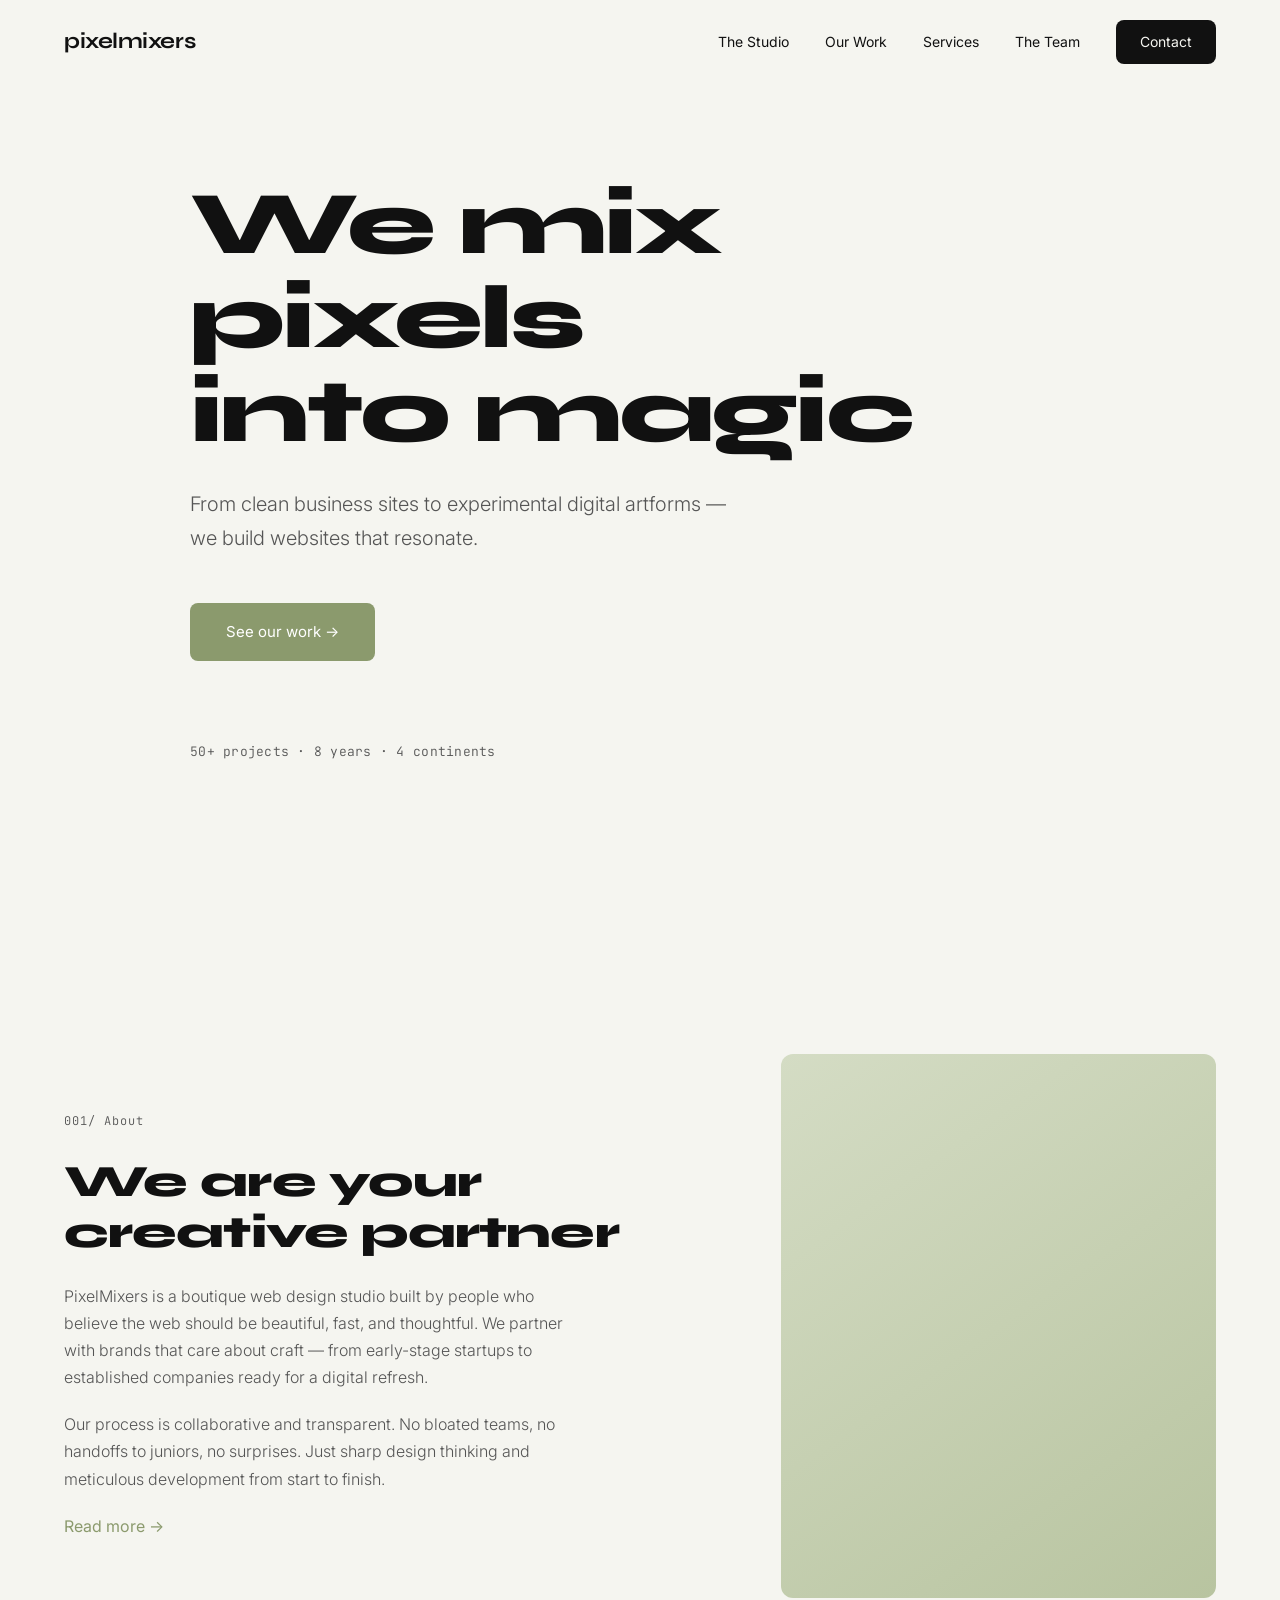
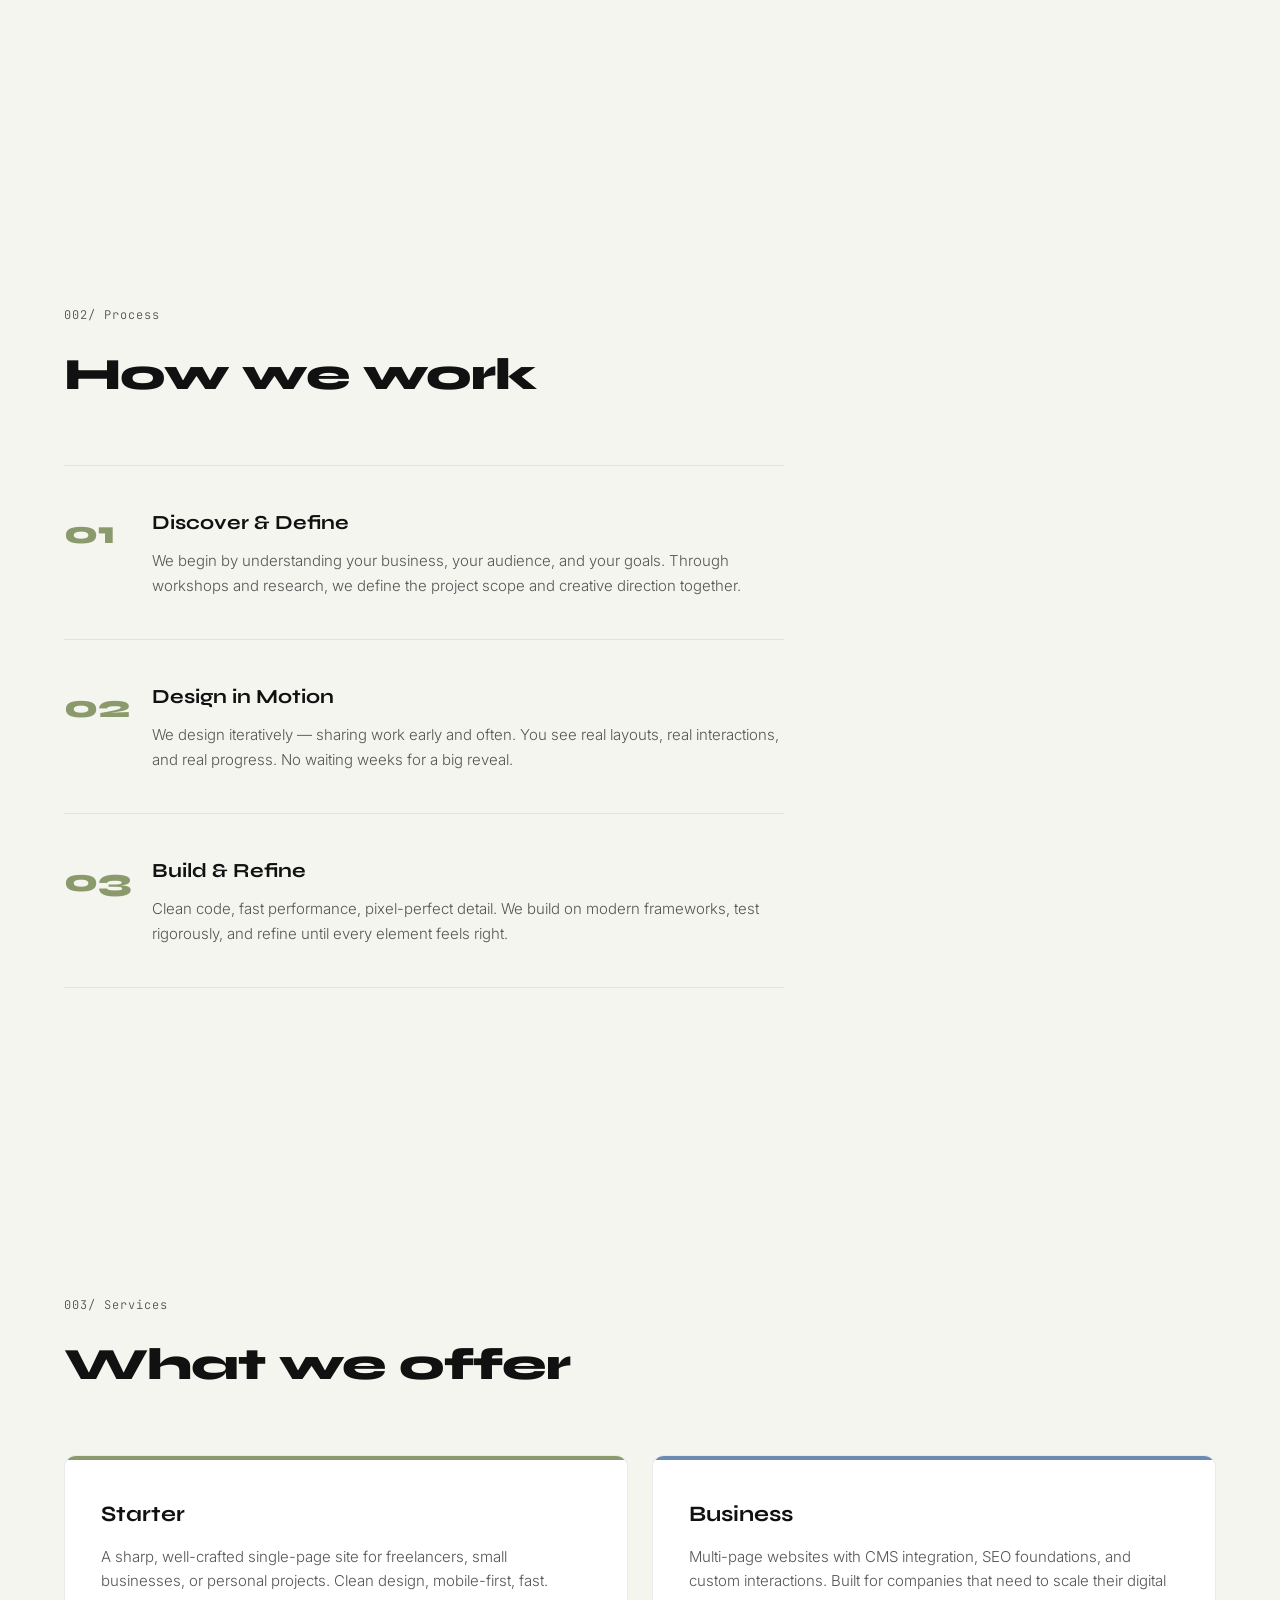
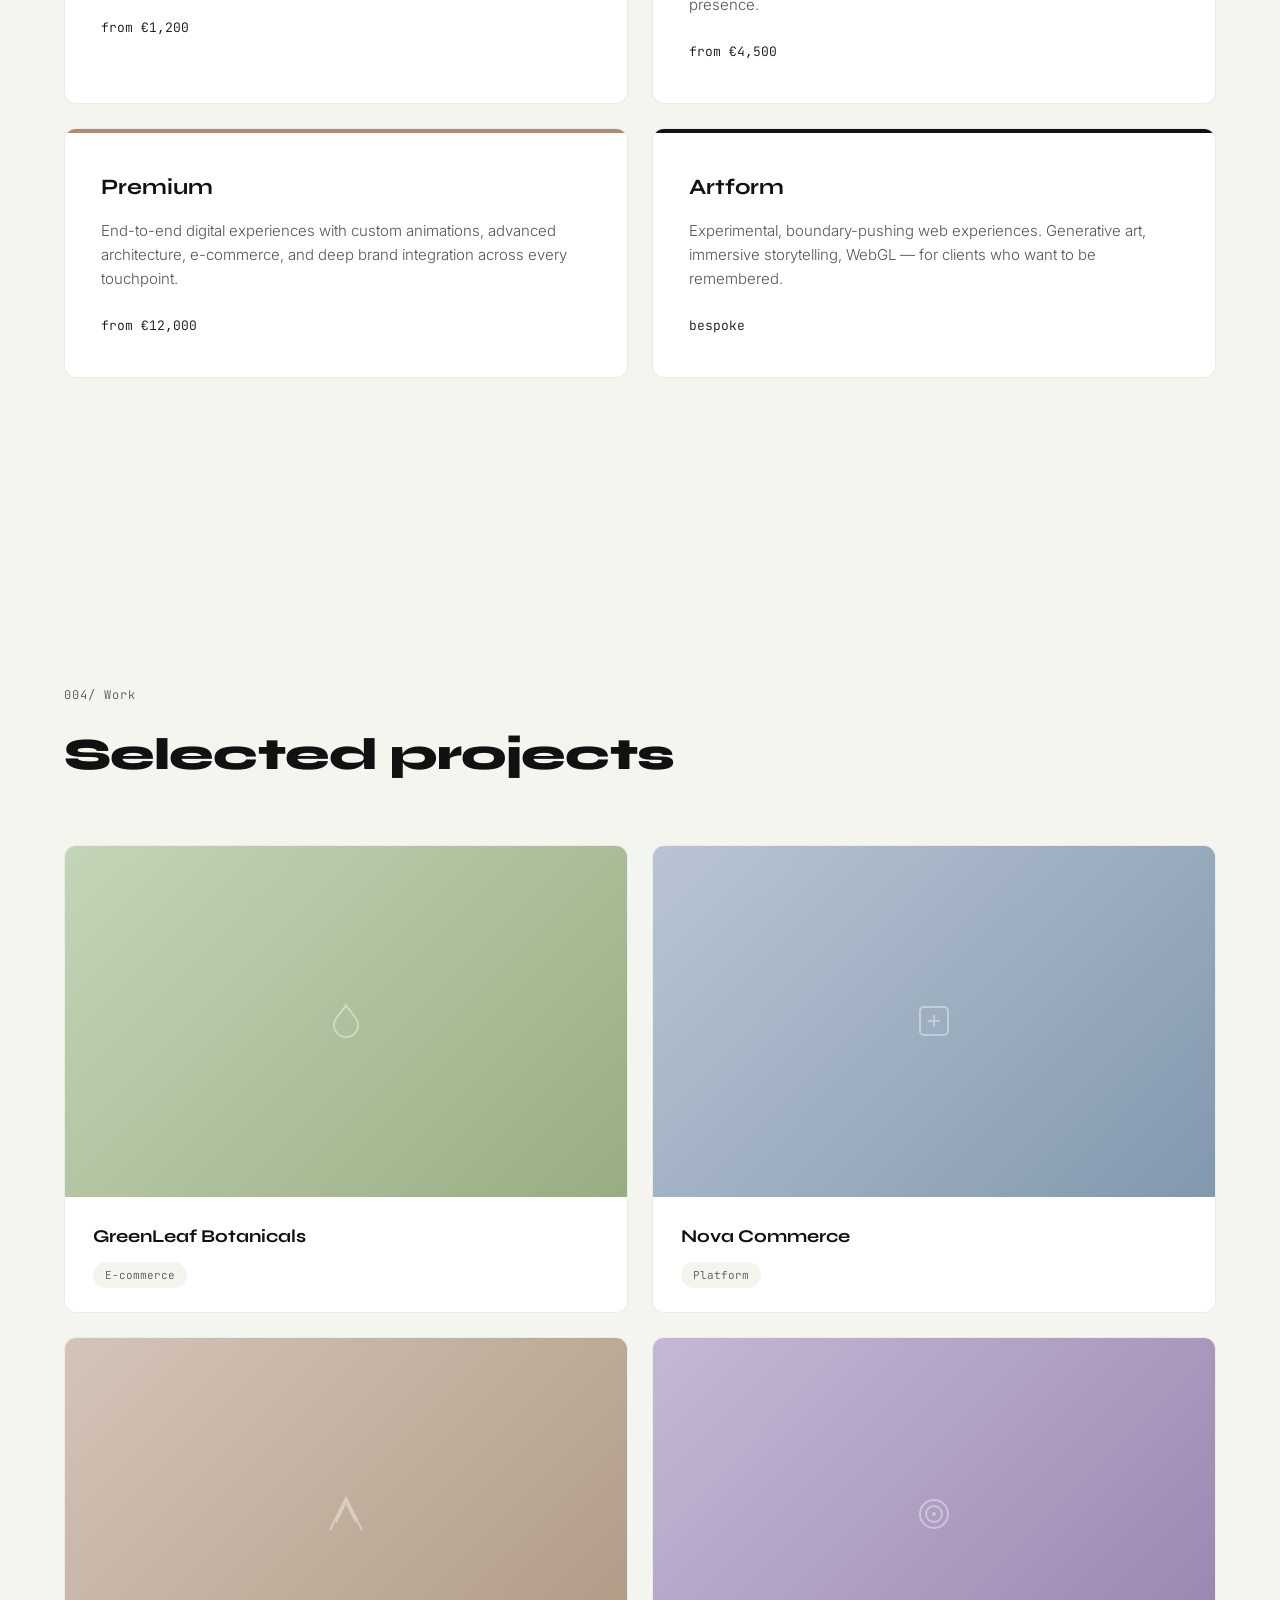
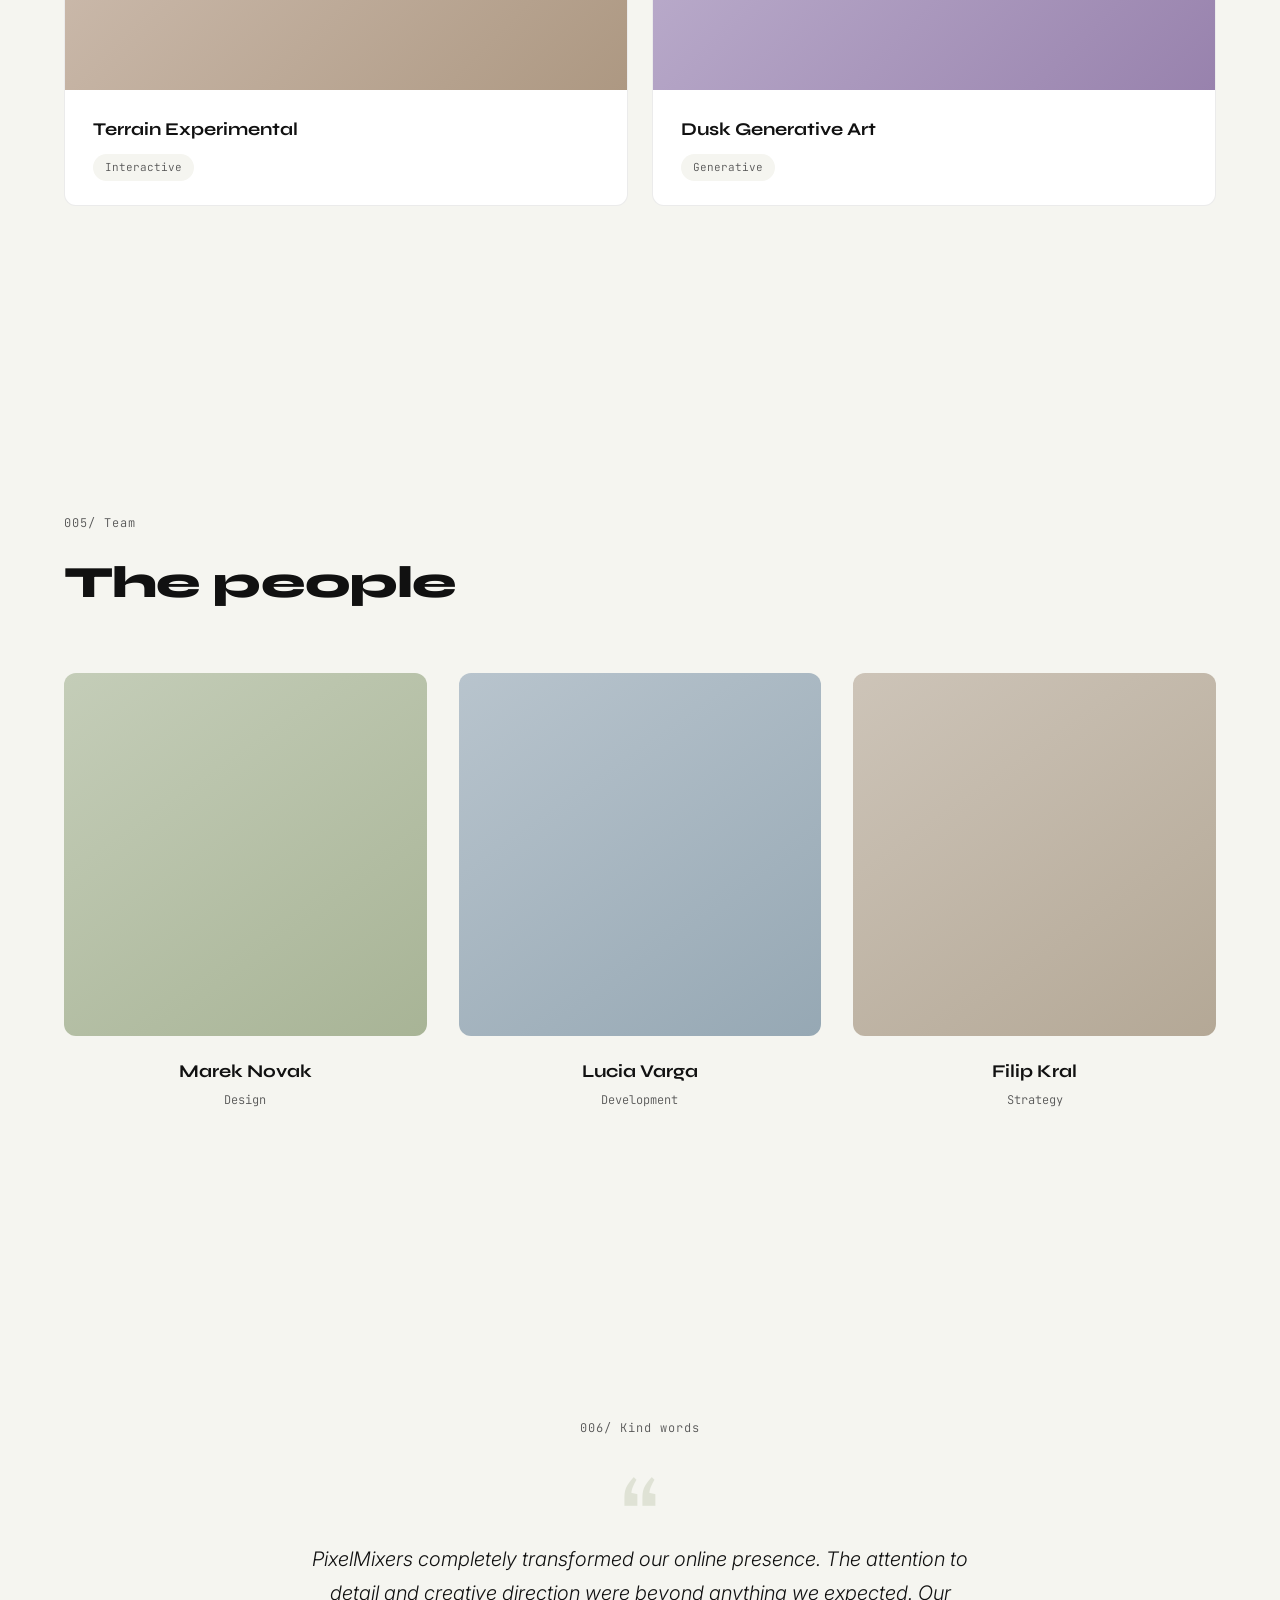
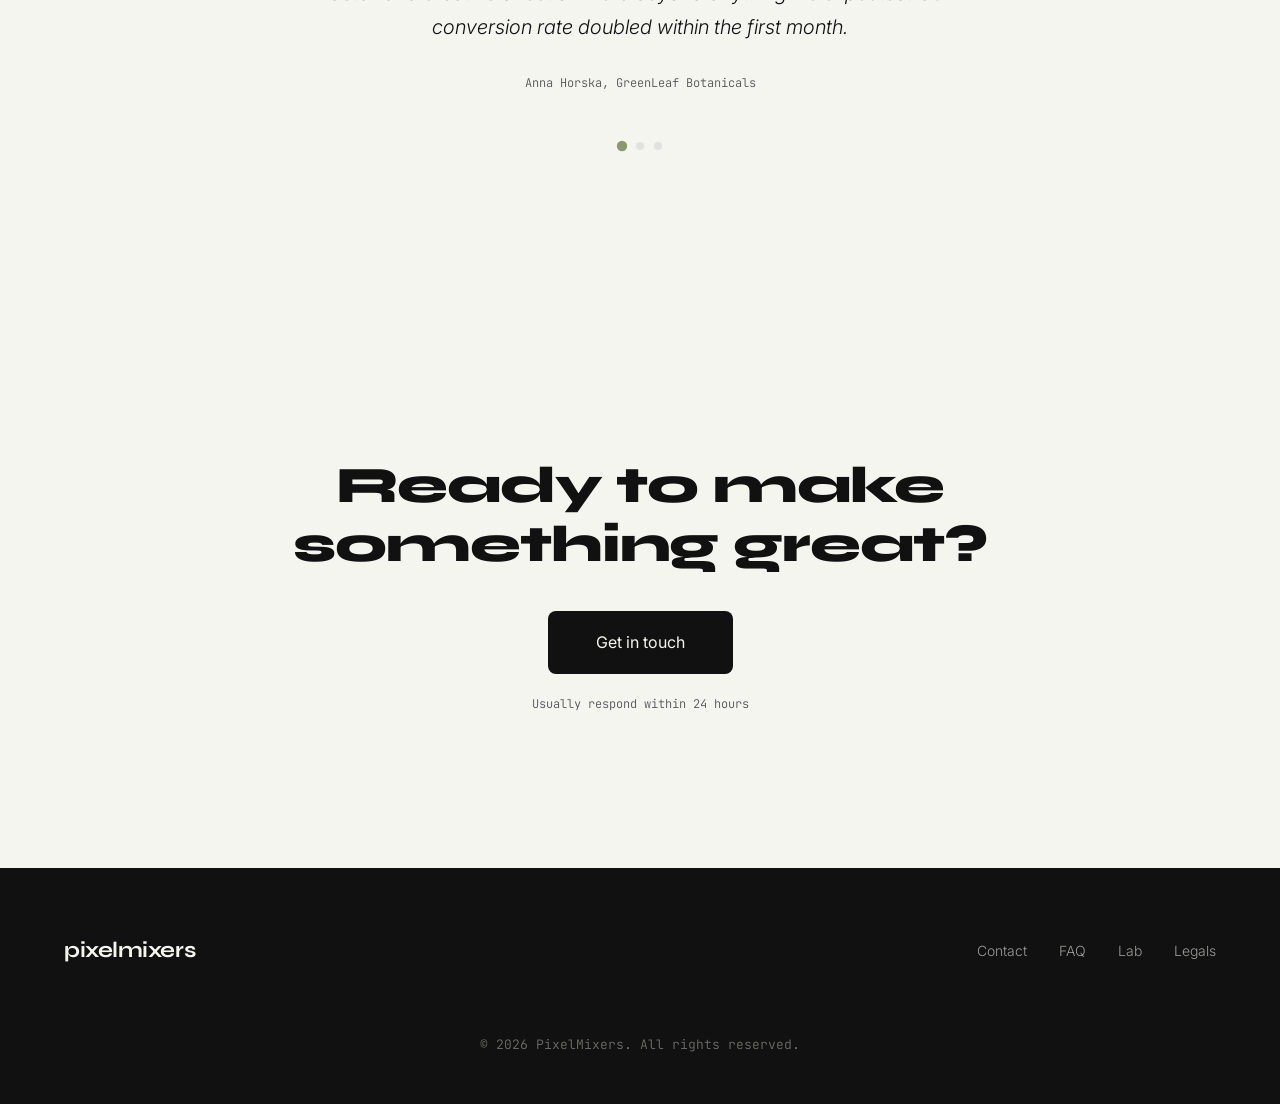
==== commit 23fff7ec: "Fresh single-file build: clean PixelMixers homepage" ====
--- a/index.html
+++ b/index.html
@@ -3,469 +3,1056 @@
 <head>
   <meta charset="UTF-8">
   <meta name="viewport" content="width=device-width, initial-scale=1.0">
-  <title>PixelMixers — Mixing Pixels Into Remarkable Websites</title>
-  <meta name="description" content="PixelMixers is a boutique web studio for brands that care about craft. From clean landing pages to full digital artforms.">
+  <title>PixelMixers — Web Design Studio</title>
+  <meta name="description" content="PixelMixers is a boutique web design studio crafting clean business sites and experimental digital artforms.">
   <link rel="preconnect" href="https://fonts.googleapis.com">
   <link rel="preconnect" href="https://fonts.gstatic.com" crossorigin>
-  <link href="https://fonts.googleapis.com/css2?family=Inter:wght@300;400;500;700&family=JetBrains+Mono:wght@400&family=Syne:wght@400;700;800&display=swap" rel="stylesheet">
-  <link rel="stylesheet" href="/assets/css/tokens.css">
-  <link rel="stylesheet" href="/assets/css/typography.css">
-  <link rel="stylesheet" href="/assets/css/reset.css">
-  <link rel="stylesheet" href="/assets/css/layout.css">
-  <link rel="stylesheet" href="/assets/css/components.css">
-  <link rel="stylesheet" href="/assets/css/animations.css">
-  <link rel="stylesheet" href="/assets/css/pages/home.css">
+  <link href="https://fonts.googleapis.com/css2?family=Inter:wght@300;400;500&family=JetBrains+Mono:wght@400&family=Syne:wght@700;800&display=swap" rel="stylesheet">
+  <style>
+    *, *::before, *::after {
+      margin: 0;
+      padding: 0;
+      box-sizing: border-box;
+    }
+
+    :root {
+      --bg: #f5f5f0;
+      --text: #111;
+      --text-muted: #555;
+      --accent: #8b9a6d;
+      --accent-hover: #7a8a5e;
+      --card-border: rgba(0,0,0,0.08);
+      --card-shadow: 0 2px 20px rgba(0,0,0,0.04);
+      --card-shadow-hover: 0 8px 32px rgba(0,0,0,0.08);
+      --radius-card: 12px;
+      --radius-btn: 8px;
+      --font-heading: 'Syne', sans-serif;
+      --font-body: 'Inter', sans-serif;
+      --font-mono: 'JetBrains Mono', monospace;
+      --section-pad: clamp(80px, 12vw, 160px);
+      --container: 1200px;
+    }
+
+    html {
+      scroll-behavior: smooth;
+      -webkit-font-smoothing: antialiased;
+      -moz-osx-font-smoothing: grayscale;
+    }
+
+    body {
+      font-family: var(--font-body);
+      font-weight: 300;
+      color: var(--text);
+      background: var(--bg);
+      line-height: 1.7;
+      font-size: 16px;
+      overflow-x: hidden;
+    }
+
+    .container {
+      max-width: var(--container);
+      margin: 0 auto;
+      padding: 0 24px;
+    }
+
+    a {
+      color: inherit;
+      text-decoration: none;
+    }
+
+    img {
+      max-width: 100%;
+      display: block;
+    }
+
+    /* ---- REVEAL ANIMATION ---- */
+    .reveal {
+      opacity: 0;
+      transform: translateY(30px);
+      transition: opacity 0.7s ease, transform 0.7s ease;
+    }
+
+    .reveal.visible {
+      opacity: 1;
+      transform: translateY(0);
+    }
+
+    /* ---- SECTION LABEL ---- */
+    .section-label {
+      font-family: var(--font-mono);
+      font-size: 12px;
+      letter-spacing: 0.08em;
+      color: var(--text-muted);
+      margin-bottom: 24px;
+    }
+
+    /* ---- NAV ---- */
+    .nav {
+      position: fixed;
+      top: 0;
+      left: 0;
+      right: 0;
+      z-index: 1000;
+      padding: 20px 0;
+      transition: background 0.3s ease, padding 0.3s ease, box-shadow 0.3s ease;
+    }
+
+    .nav.scrolled {
+      background: rgba(245, 245, 240, 0.92);
+      backdrop-filter: blur(12px);
+      -webkit-backdrop-filter: blur(12px);
+      padding: 14px 0;
+      box-shadow: 0 1px 0 var(--card-border);
+    }
+
+    .nav-inner {
+      display: flex;
+      align-items: center;
+      justify-content: space-between;
+    }
+
+    .wordmark {
+      font-family: var(--font-heading);
+      font-weight: 700;
+      font-size: 22px;
+      letter-spacing: -0.02em;
+    }
+
+    .nav-links {
+      display: flex;
+      align-items: center;
+      gap: 36px;
+    }
+
+    .nav-links a {
+      font-size: 14px;
+      font-weight: 400;
+      transition: color 0.3s ease;
+    }
+
+    .nav-links a:hover {
+      color: var(--accent);
+    }
+
+    .nav-links .btn-contact {
+      background: var(--text);
+      color: var(--bg);
+      padding: 10px 24px;
+      border-radius: var(--radius-btn);
+      font-size: 14px;
+      font-weight: 400;
+      transition: background 0.3s ease;
+    }
+
+    .nav-links .btn-contact:hover {
+      background: var(--accent);
+    }
+
+    .hamburger {
+      display: none;
+      flex-direction: column;
+      gap: 5px;
+      cursor: pointer;
+      background: none;
+      border: none;
+      padding: 4px;
+    }
+
+    .hamburger span {
+      display: block;
+      width: 24px;
+      height: 2px;
+      background: var(--text);
+      transition: transform 0.3s ease, opacity 0.3s ease;
+    }
+
+    .hamburger.active span:nth-child(1) {
+      transform: translateY(7px) rotate(45deg);
+    }
+
+    .hamburger.active span:nth-child(2) {
+      opacity: 0;
+    }
+
+    .hamburger.active span:nth-child(3) {
+      transform: translateY(-7px) rotate(-45deg);
+    }
+
+    .mobile-menu {
+      display: none;
+      position: fixed;
+      inset: 0;
+      background: var(--bg);
+      z-index: 999;
+      flex-direction: column;
+      align-items: center;
+      justify-content: center;
+      gap: 32px;
+      opacity: 0;
+      transition: opacity 0.3s ease;
+    }
+
+    .mobile-menu.open {
+      display: flex;
+      opacity: 1;
+    }
+
+    .mobile-menu a {
+      font-family: var(--font-heading);
+      font-size: 28px;
+      font-weight: 700;
+    }
+
+    /* ---- HERO ---- */
+    .hero {
+      min-height: 100vh;
+      display: flex;
+      flex-direction: column;
+      justify-content: center;
+      padding-top: 100px;
+      padding-bottom: 60px;
+    }
+
+    .hero h1 {
+      font-family: var(--font-heading);
+      font-weight: 800;
+      font-size: clamp(3rem, 7vw, 7rem);
+      line-height: 1.05;
+      letter-spacing: -0.03em;
+      margin-bottom: 28px;
+      max-width: 900px;
+    }
+
+    .hero-subtitle {
+      font-size: clamp(1rem, 1.6vw, 1.25rem);
+      color: var(--text-muted);
+      max-width: 560px;
+      margin-bottom: 48px;
+      line-height: 1.7;
+    }
+
+    .hero-cta {
+      display: inline-block;
+      background: var(--accent);
+      color: #fff;
+      padding: 16px 36px;
+      border-radius: var(--radius-btn);
+      font-size: 15px;
+      font-weight: 400;
+      transition: background 0.3s ease, transform 0.3s ease;
+    }
+
+    .hero-cta:hover {
+      background: var(--accent-hover);
+      transform: translateY(-2px);
+    }
+
+    .hero-stats {
+      margin-top: 80px;
+      font-family: var(--font-mono);
+      font-size: 13px;
+      color: var(--text-muted);
+      letter-spacing: 0.02em;
+    }
+
+    /* ---- ABOUT ---- */
+    .about {
+      padding: var(--section-pad) 0;
+    }
+
+    .about-grid {
+      display: grid;
+      grid-template-columns: 1.5fr 1fr;
+      gap: 64px;
+      align-items: center;
+    }
+
+    .about-text h2 {
+      font-family: var(--font-heading);
+      font-weight: 800;
+      font-size: clamp(2rem, 3.5vw, 3rem);
+      line-height: 1.15;
+      letter-spacing: -0.02em;
+      margin-bottom: 24px;
+    }
+
+    .about-text p {
+      color: var(--text-muted);
+      margin-bottom: 20px;
+      max-width: 520px;
+    }
+
+    .text-link {
+      display: inline-flex;
+      align-items: center;
+      gap: 6px;
+      font-weight: 400;
+      color: var(--accent);
+      transition: gap 0.3s ease;
+    }
+
+    .text-link:hover {
+      gap: 12px;
+    }
+
+    .about-image {
+      background: linear-gradient(145deg, #d4dcc4, #b8c4a0);
+      border-radius: var(--radius-card);
+      aspect-ratio: 4/5;
+    }
+
+    /* ---- HOW WE WORK ---- */
+    .how-we-work {
+      padding: var(--section-pad) 0;
+    }
+
+    .how-we-work h2 {
+      font-family: var(--font-heading);
+      font-weight: 800;
+      font-size: clamp(2rem, 3.5vw, 3rem);
+      line-height: 1.15;
+      letter-spacing: -0.02em;
+      margin-bottom: 64px;
+    }
+
+    .steps {
+      max-width: 720px;
+    }
+
+    .step {
+      padding: 40px 0;
+      border-top: 1px solid var(--card-border);
+      display: grid;
+      grid-template-columns: 64px 1fr;
+      gap: 24px;
+    }
+
+    .step:last-child {
+      border-bottom: 1px solid var(--card-border);
+    }
+
+    .step-number {
+      font-family: var(--font-heading);
+      font-weight: 800;
+      font-size: 32px;
+      color: var(--accent);
+    }
+
+    .step-title {
+      font-family: var(--font-heading);
+      font-weight: 700;
+      font-size: 20px;
+      margin-bottom: 8px;
+    }
+
+    .step-desc {
+      color: var(--text-muted);
+      font-size: 15px;
+    }
+
+    /* ---- SERVICES ---- */
+    .services {
+      padding: var(--section-pad) 0;
+    }
+
+    .services h2 {
+      font-family: var(--font-heading);
+      font-weight: 800;
+      font-size: clamp(2rem, 3.5vw, 3rem);
+      line-height: 1.15;
+      letter-spacing: -0.02em;
+      margin-bottom: 64px;
+    }
+
+    .services-grid {
+      display: grid;
+      grid-template-columns: 1fr 1fr;
+      gap: 24px;
+    }
+
+    .service-card {
+      background: #fff;
+      border: 1px solid var(--card-border);
+      border-radius: var(--radius-card);
+      padding: 40px 36px;
+      transition: box-shadow 0.3s ease, transform 0.3s ease;
+      position: relative;
+      overflow: hidden;
+    }
+
+    .service-card::before {
+      content: '';
+      position: absolute;
+      top: 0;
+      left: 0;
+      right: 0;
+      height: 4px;
+    }
+
+    .service-card:nth-child(1)::before { background: var(--accent); }
+    .service-card:nth-child(2)::before { background: #6b8bb5; }
+    .service-card:nth-child(3)::before { background: #b5896b; }
+    .service-card:nth-child(4)::before { background: #111; }
+
+    .service-card:hover {
+      box-shadow: var(--card-shadow-hover);
+      transform: translateY(-4px);
+    }
+
+    .service-card h3 {
+      font-family: var(--font-heading);
+      font-weight: 700;
+      font-size: 22px;
+      margin-bottom: 12px;
+    }
+
+    .service-card p {
+      color: var(--text-muted);
+      font-size: 15px;
+      margin-bottom: 24px;
+      line-height: 1.6;
+    }
+
+    .service-price {
+      font-family: var(--font-mono);
+      font-size: 13px;
+      color: var(--text);
+    }
+
+    /* ---- WORK ---- */
+    .work {
+      padding: var(--section-pad) 0;
+    }
+
+    .work h2 {
+      font-family: var(--font-heading);
+      font-weight: 800;
+      font-size: clamp(2rem, 3.5vw, 3rem);
+      line-height: 1.15;
+      letter-spacing: -0.02em;
+      margin-bottom: 64px;
+    }
+
+    .work-grid {
+      display: grid;
+      grid-template-columns: 1fr 1fr;
+      gap: 24px;
+    }
+
+    .work-card {
+      border-radius: var(--radius-card);
+      overflow: hidden;
+      border: 1px solid var(--card-border);
+      background: #fff;
+      transition: box-shadow 0.3s ease, transform 0.3s ease;
+      cursor: pointer;
+    }
+
+    .work-card:hover {
+      box-shadow: var(--card-shadow-hover);
+      transform: translateY(-4px);
+    }
+
+    .work-card-image {
+      aspect-ratio: 16/10;
+      display: flex;
+      align-items: center;
+      justify-content: center;
+    }
+
+    .work-card:nth-child(1) .work-card-image { background: linear-gradient(135deg, #c4d4b8, #98ad82); }
+    .work-card:nth-child(2) .work-card-image { background: linear-gradient(135deg, #b8c4d4, #8298ad); }
+    .work-card:nth-child(3) .work-card-image { background: linear-gradient(135deg, #d4c4b8, #ad9882); }
+    .work-card:nth-child(4) .work-card-image { background: linear-gradient(135deg, #c4b8d4, #9882ad); }
+
+    .work-card-image svg {
+      width: 48px;
+      height: 48px;
+      opacity: 0.4;
+    }
+
+    .work-card-info {
+      padding: 24px 28px;
+    }
+
+    .work-card-info h3 {
+      font-family: var(--font-heading);
+      font-weight: 700;
+      font-size: 18px;
+      margin-bottom: 8px;
+    }
+
+    .work-tag {
+      display: inline-block;
+      font-family: var(--font-mono);
+      font-size: 11px;
+      padding: 4px 12px;
+      background: var(--bg);
+      border-radius: 100px;
+      color: var(--text-muted);
+    }
+
+    /* ---- TEAM ---- */
+    .team {
+      padding: var(--section-pad) 0;
+    }
+
+    .team h2 {
+      font-family: var(--font-heading);
+      font-weight: 800;
+      font-size: clamp(2rem, 3.5vw, 3rem);
+      line-height: 1.15;
+      letter-spacing: -0.02em;
+      margin-bottom: 64px;
+    }
+
+    .team-grid {
+      display: grid;
+      grid-template-columns: repeat(3, 1fr);
+      gap: 32px;
+    }
+
+    .team-card {
+      text-align: center;
+    }
+
+    .team-photo {
+      aspect-ratio: 1;
+      border-radius: var(--radius-card);
+      margin-bottom: 20px;
+    }
+
+    .team-card:nth-child(1) .team-photo { background: linear-gradient(145deg, #c4cdb8, #a8b496); }
+    .team-card:nth-child(2) .team-photo { background: linear-gradient(145deg, #b8c4cd, #96a8b4); }
+    .team-card:nth-child(3) .team-photo { background: linear-gradient(145deg, #cdc4b8, #b4a896); }
+
+    .team-card h3 {
+      font-family: var(--font-heading);
+      font-weight: 700;
+      font-size: 18px;
+      margin-bottom: 4px;
+    }
+
+    .team-card .role {
+      font-family: var(--font-mono);
+      font-size: 12px;
+      color: var(--text-muted);
+    }
+
+    /* ---- TESTIMONIALS ---- */
+    .testimonials {
+      padding: var(--section-pad) 0;
+    }
+
+    .testimonial-wrap {
+      max-width: 700px;
+      margin: 0 auto;
+      text-align: center;
+      position: relative;
+      min-height: 240px;
+    }
+
+    .quote-mark {
+      font-family: var(--font-heading);
+      font-size: 120px;
+      line-height: 1;
+      color: var(--accent);
+      opacity: 0.2;
+      margin-bottom: -40px;
+      display: block;
+    }
+
+    .testimonial-slide {
+      position: absolute;
+      inset: 0;
+      top: 80px;
+      opacity: 0;
+      transition: opacity 0.5s ease;
+    }
+
+    .testimonial-slide.active {
+      opacity: 1;
+    }
+
+    .testimonial-slide blockquote {
+      font-size: clamp(1.05rem, 1.8vw, 1.25rem);
+      line-height: 1.7;
+      color: var(--text);
+      margin-bottom: 24px;
+      font-style: italic;
+      font-weight: 300;
+    }
+
+    .testimonial-slide cite {
+      font-style: normal;
+      font-family: var(--font-mono);
+      font-size: 12px;
+      color: var(--text-muted);
+    }
+
+    .testimonial-dots {
+      display: flex;
+      gap: 10px;
+      justify-content: center;
+      margin-top: 200px;
+    }
+
+    .testimonial-dots button {
+      width: 8px;
+      height: 8px;
+      border-radius: 50%;
+      border: none;
+      background: var(--card-border);
+      cursor: pointer;
+      transition: background 0.3s ease, transform 0.3s ease;
+      padding: 0;
+    }
+
+    .testimonial-dots button.active {
+      background: var(--accent);
+      transform: scale(1.3);
+    }
+
+    /* ---- CTA ---- */
+    .cta-section {
+      padding: var(--section-pad) 0;
+      text-align: center;
+    }
+
+    .cta-section h2 {
+      font-family: var(--font-heading);
+      font-weight: 800;
+      font-size: clamp(2rem, 4vw, 3.5rem);
+      line-height: 1.15;
+      letter-spacing: -0.02em;
+      margin-bottom: 36px;
+    }
+
+    .cta-btn {
+      display: inline-block;
+      background: var(--text);
+      color: var(--bg);
+      padding: 18px 48px;
+      border-radius: var(--radius-btn);
+      font-size: 16px;
+      font-weight: 400;
+      font-family: var(--font-body);
+      transition: background 0.3s ease, transform 0.3s ease;
+    }
+
+    .cta-btn:hover {
+      background: var(--accent);
+      transform: translateY(-2px);
+    }
+
+    .cta-note {
+      margin-top: 20px;
+      font-family: var(--font-mono);
+      font-size: 12px;
+      color: var(--text-muted);
+    }
+
+    /* ---- FOOTER ---- */
+    .footer {
+      background: var(--text);
+      color: var(--bg);
+      padding: 64px 0 48px;
+    }
+
+    .footer-inner {
+      display: flex;
+      align-items: center;
+      justify-content: space-between;
+      flex-wrap: wrap;
+      gap: 24px;
+    }
+
+    .footer-links {
+      display: flex;
+      gap: 32px;
+    }
+
+    .footer-links a {
+      font-size: 14px;
+      opacity: 0.6;
+      transition: opacity 0.3s ease;
+    }
+
+    .footer-links a:hover {
+      opacity: 1;
+    }
+
+    .footer-copy {
+      font-size: 13px;
+      opacity: 0.4;
+      font-family: var(--font-mono);
+      width: 100%;
+      text-align: center;
+      margin-top: 40px;
+    }
+
+    /* ---- RESPONSIVE ---- */
+    @media (max-width: 768px) {
+      .nav-links {
+        display: none;
+      }
+
+      .hamburger {
+        display: flex;
+      }
+
+      .about-grid {
+        grid-template-columns: 1fr;
+        gap: 40px;
+      }
+
+      .about-image {
+        aspect-ratio: 16/10;
+        order: -1;
+      }
+
+      .services-grid,
+      .work-grid {
+        grid-template-columns: 1fr;
+      }
+
+      .team-grid {
+        grid-template-columns: 1fr;
+        max-width: 360px;
+        margin: 0 auto;
+      }
+
+      .step {
+        grid-template-columns: 48px 1fr;
+        gap: 16px;
+      }
+
+      .step-number {
+        font-size: 24px;
+      }
+
+      .hero-stats {
+        margin-top: 48px;
+      }
+
+      .footer-inner {
+        flex-direction: column;
+        text-align: center;
+      }
+
+      .footer-links {
+        flex-wrap: wrap;
+        justify-content: center;
+      }
+    }
+  </style>
 </head>
 <body>
 
-  <!-- ============================================================
-       NAVIGATION
-       Fixed, transparent -> scrolled semi-transparent (no blur)
-       Logo left, center links with _underscore hover, Contact right
-       ============================================================ -->
-  <header class="site-nav" id="site-nav">
-    <div class="site-nav__inner">
-      <a href="/" class="site-nav__logo" aria-label="PixelMixers Home">
-        <svg class="logo-icon" width="28" height="28" viewBox="0 0 28 28" fill="none" xmlns="http://www.w3.org/2000/svg" aria-hidden="true">
-          <rect width="28" height="28" rx="6" fill="currentColor"/>
-          <rect x="6" y="6" width="7" height="7" rx="1.5" fill="#f5f6f6"/>
-          <rect x="15" y="6" width="7" height="7" rx="1.5" fill="#f5f6f6"/>
-          <rect x="6" y="15" width="7" height="7" rx="1.5" fill="#f5f6f6"/>
-          <rect x="15" y="15" width="7" height="7" rx="1.5" fill="#dae4af"/>
-        </svg>
-        <span class="logo-wordmark">pixelmixers</span>
-      </a>
-      <nav class="site-nav__links" aria-label="Primary navigation">
-        <ul role="list">
-          <li><a href="/the-studio/"><span class="nav-underscore">_</span>The Studio</a></li>
-          <li><a href="/our-work/"><span class="nav-underscore">_</span>Our Work</a></li>
-          <li><a href="/services/"><span class="nav-underscore">_</span>Services</a></li>
-          <li><a href="/the-team/"><span class="nav-underscore">_</span>The Team</a></li>
-          <li><a href="/lab/"><span class="nav-underscore">_</span>Lab</a></li>
-        </ul>
-      </nav>
-      <div class="site-nav__actions">
-        <a href="/contact/" class="btn btn--dark btn-sm">
-          <span class="btn__text">Contact</span>
-          <span class="btn__icon"></span>
-        </a>
-        <button class="nav-toggle" aria-label="Open menu" aria-expanded="false" aria-controls="mobile-nav">
-          <span></span>
-          <span></span>
-          <span></span>
-        </button>
+  <!-- NAV -->
+  <nav class="nav" id="nav">
+    <div class="container nav-inner">
+      <a href="/" class="wordmark">pixelmixers</a>
+      <div class="nav-links">
+        <a href="#about">The Studio</a>
+        <a href="#work">Our Work</a>
+        <a href="#services">Services</a>
+        <a href="#team">The Team</a>
+        <a href="#contact" class="btn-contact">Contact</a>
+      </div>
+      <button class="hamburger" id="hamburger" aria-label="Menu">
+        <span></span>
+        <span></span>
+        <span></span>
+      </button>
+    </div>
+  </nav>
+
+  <!-- MOBILE MENU -->
+  <div class="mobile-menu" id="mobileMenu">
+    <a href="#about" onclick="closeMobileMenu()">The Studio</a>
+    <a href="#work" onclick="closeMobileMenu()">Our Work</a>
+    <a href="#services" onclick="closeMobileMenu()">Services</a>
+    <a href="#team" onclick="closeMobileMenu()">The Team</a>
+    <a href="#contact" onclick="closeMobileMenu()">Contact</a>
+  </div>
+
+  <!-- HERO -->
+  <section class="hero">
+    <div class="container">
+      <h1 class="reveal">We mix pixels<br>into magic</h1>
+      <p class="hero-subtitle reveal">From clean business sites to experimental digital artforms — we build websites that resonate.</p>
+      <a href="#work" class="hero-cta reveal">See our work &rarr;</a>
+      <p class="hero-stats reveal">50+ projects &middot; 8 years &middot; 4 continents</p>
+    </div>
+  </section>
+
+  <!-- ABOUT -->
+  <section class="about" id="about">
+    <div class="container">
+      <div class="about-grid">
+        <div class="about-text reveal">
+          <div class="section-label">001/ About</div>
+          <h2>We are your<br>creative partner</h2>
+          <p>PixelMixers is a boutique web design studio built by people who believe the web should be beautiful, fast, and thoughtful. We partner with brands that care about craft — from early-stage startups to established companies ready for a digital refresh.</p>
+          <p>Our process is collaborative and transparent. No bloated teams, no handoffs to juniors, no surprises. Just sharp design thinking and meticulous development from start to finish.</p>
+          <a href="/the-studio" class="text-link">Read more &rarr;</a>
+        </div>
+        <div class="about-image reveal"></div>
       </div>
     </div>
-    <div class="mobile-nav" id="mobile-nav" aria-hidden="true">
-      <ul role="list">
-        <li><a href="/the-studio/">The Studio</a></li>
-        <li><a href="/our-work/">Our Work</a></li>
-        <li><a href="/services/">Services</a></li>
-        <li><a href="/the-team/">The Team</a></li>
-        <li><a href="/lab/">Lab</a></li>
-        <li><a href="/contact/">Contact</a></li>
-      </ul>
-    </div>
-  </header>
-
-  <main>
-
-    <!-- ============================================================
-         HERO — full viewport, dark background with organic SVG shapes
-         Content aligned to BOTTOM, floating tag labels at edges
-         ============================================================ -->
-    <section class="hero">
-      <div class="hero__bg" aria-hidden="true">
-        <svg viewBox="0 0 1600 900" xmlns="http://www.w3.org/2000/svg" preserveAspectRatio="xMidYMid slice">
-          <rect width="1600" height="900" fill="#0a0a0a"/>
-          <ellipse cx="400" cy="350" rx="350" ry="250" fill="#141a10" opacity="0.6"/>
-          <ellipse cx="1100" cy="500" rx="400" ry="280" fill="#0f1410" opacity="0.5"/>
-          <path d="M0 600 Q400 400 800 550 Q1200 700 1600 500 L1600 900 L0 900Z" fill="#111" opacity="0.4"/>
-          <path d="M200 200 Q500 50 800 180 Q1100 310 1400 150" stroke="#1a2a14" stroke-width="1" fill="none" opacity="0.3"/>
-          <circle cx="300" cy="700" r="120" fill="#0d120a" opacity="0.4"/>
-          <circle cx="1300" cy="200" r="80" fill="#0d120a" opacity="0.3"/>
-        </svg>
-      </div>
-
-      <!-- Floating tag labels with thin border frames -->
-      <div class="hero__tags" aria-hidden="true">
-        <span class="hero__tag hero__tag--tl" data-reveal="fade-in">Design's boundless potential</span>
-        <span class="hero__tag hero__tag--tr" data-reveal="fade-in" data-reveal-delay="200">Technology's timeless precision</span>
-        <span class="hero__tag hero__tag--bl" data-reveal="fade-in" data-reveal-delay="400">Craft's drive for beauty</span>
-      </div>
-
-      <div class="hero__content">
-        <h1 class="hero__heading" data-reveal="fade-up">Mixing pixels<br>into remarkable<br>websites</h1>
-        <p class="hero__sub" data-reveal="fade-up" data-reveal-delay="150">
-          We support ambitious brands and businesses to come to the web and shine.
-        </p>
-        <div class="hero__ctas" data-reveal="fade-up" data-reveal-delay="300">
-          <a href="/our-work/" class="btn btn--accent">
-            <span class="btn__text">Know more</span>
-            <span class="btn__icon"></span>
-          </a>
-        </div>
-      </div>
-
-      <!-- Bottom border line -->
-      <div class="hero__bottom-line" aria-hidden="true"></div>
-    </section>
-
-
-    <!-- ============================================================
-         001/ ABOUT — We are your creative partner
-         Split: heading + body + bullets left, image right
-         ============================================================ -->
-    <section class="section">
-      <div class="glow-ellipse glow-ellipse--yellow glow-ellipse--top-right" aria-hidden="true"></div>
-      <div class="container">
-        <div class="split">
-          <div data-reveal="fade-up">
-            <div class="section-label"><span>001/</span><span>About</span></div>
-            <h2 class="s-heading">We are your creative partner</h2>
-            <div class="s-body">
-              <p>We're a boutique web studio for brands that care about craft. That means:</p>
-            </div>
-            <ul class="s-bullets">
-              <li>We don't use templates, we design from scratch</li>
-              <li>We don't cut corners, we sweat the details</li>
-              <li>We work side-by-side to turn ideas into digital experiences</li>
-            </ul>
-            <div style="margin-top: var(--space-8)">
-              <a href="/the-studio/" class="btn">
-                <span class="btn__text">Read more about us</span>
-                <span class="btn__icon"></span>
-              </a>
-            </div>
+  </section>
+
+  <!-- HOW WE WORK -->
+  <section class="how-we-work">
+    <div class="container">
+      <div class="section-label reveal">002/ Process</div>
+      <h2 class="reveal">How we work</h2>
+      <div class="steps">
+        <div class="step reveal">
+          <div class="step-number">01</div>
+          <div>
+            <div class="step-title">Discover &amp; Define</div>
+            <p class="step-desc">We begin by understanding your business, your audience, and your goals. Through workshops and research, we define the project scope and creative direction together.</p>
           </div>
-          <div data-reveal="fade-up" data-reveal-delay="150">
-            <div class="hero-image-section">
-              <svg viewBox="0 0 640 480" xmlns="http://www.w3.org/2000/svg">
-                <rect width="640" height="480" fill="#E8E4DA"/>
-                <circle cx="320" cy="210" r="120" fill="#D0CCC0" opacity="0.5"/>
-                <path d="M100 340 Q250 240 400 320 Q550 400 640 300 L640 480 L0 480Z" fill="#C8C0B0" opacity="0.4"/>
-                <rect x="220" y="120" width="200" height="8" rx="4" fill="#B8B0A0" opacity="0.3"/>
-                <rect x="260" y="140" width="120" height="6" rx="3" fill="#B8B0A0" opacity="0.2"/>
-              </svg>
-            </div>
+        </div>
+        <div class="step reveal">
+          <div class="step-number">02</div>
+          <div>
+            <div class="step-title">Design in Motion</div>
+            <p class="step-desc">We design iteratively — sharing work early and often. You see real layouts, real interactions, and real progress. No waiting weeks for a big reveal.</p>
           </div>
         </div>
-      </div>
-    </section>
-
-
-    <!-- ============================================================
-         002/ HOW WE WORK — Three process steps
-         Text left + image right, separated by 1px borders
-         ============================================================ -->
-    <section class="section">
-      <div class="glow-ellipse glow-ellipse--lavender glow-ellipse--bottom-left" aria-hidden="true"></div>
-      <div class="container">
-        <div class="section-label" data-reveal="fade-in"><span>002/</span><span>Our process</span></div>
-
-        <div class="process-row" data-reveal="fade-up">
+        <div class="step reveal">
+          <div class="step-number">03</div>
           <div>
-            <h3 class="process-row__heading">Spot the signal</h3>
-            <p class="process-row__body">We scout the brief, the brand, the audience. We listen before we sketch. Every great website starts with understanding what makes you different.</p>
+            <div class="step-title">Build &amp; Refine</div>
+            <p class="step-desc">Clean code, fast performance, pixel-perfect detail. We build on modern frameworks, test rigorously, and refine until every element feels right.</p>
           </div>
-          <div class="process-row__image">
-            <svg viewBox="0 0 480 320" xmlns="http://www.w3.org/2000/svg"><rect width="480" height="320" fill="#EAE6DC"/><circle cx="240" cy="160" r="80" fill="#D4D0C4" opacity="0.5"/><rect x="140" y="240" width="200" height="6" rx="3" fill="#C4C0B4" opacity="0.3"/></svg>
-          </div>
-        </div>
-
-        <div class="process-row" data-reveal="fade-up" data-reveal-delay="100">
-          <div>
-            <h3 class="process-row__heading">Build what matters</h3>
-            <p class="process-row__body">We design in the browser. Real fonts, real motion, real breakpoints. You see it come alive before production code is written.</p>
-          </div>
-          <div class="process-row__image">
-            <svg viewBox="0 0 480 320" xmlns="http://www.w3.org/2000/svg"><rect width="480" height="320" fill="#E4E8EC"/><rect x="80" y="60" width="320" height="180" rx="12" fill="#D0D4D8" opacity="0.4"/><circle cx="240" cy="260" r="20" fill="#C0C4C8" opacity="0.4"/></svg>
-          </div>
-        </div>
-
-        <div class="process-row" data-reveal="fade-up" data-reveal-delay="200">
-          <div>
-            <h3 class="process-row__heading">Scale and refine</h3>
-            <p class="process-row__body">Clean code, thorough QA, performance optimization. We hand off with documentation and stay available for what comes next.</p>
-          </div>
-          <div class="process-row__image">
-            <svg viewBox="0 0 480 320" xmlns="http://www.w3.org/2000/svg"><rect width="480" height="320" fill="#E8ECE4"/><path d="M0 200 Q120 100 240 180 Q360 260 480 160 L480 320 L0 320Z" fill="#C8D0C0" opacity="0.3"/></svg>
-          </div>
-        </div>
-      </div>
-    </section>
-
-
-    <!-- ============================================================
-         003/ WHO WE WORK WITH
-         Split: heading + body + btn left, stacked audience cards right
-         ============================================================ -->
-    <section class="section">
-      <div class="glow-ellipse glow-ellipse--pink glow-ellipse--top-left" aria-hidden="true"></div>
-      <div class="container">
-        <div class="split">
-          <div data-reveal="fade-up">
-            <div class="section-label"><span>003/</span><span>Who we work with</span></div>
-            <h2 class="s-heading">Who we work with</h2>
-            <div class="s-body">
-              <p>We work with startups, growing businesses, and creative professionals to build the next generation of web experiences &mdash; by design, not by chance.</p>
-            </div>
-            <div style="margin-top: var(--space-8)">
-              <a href="/services/" class="btn">
-                <span class="btn__text">Learn more</span>
-                <span class="btn__icon"></span>
-              </a>
-            </div>
-          </div>
-          <div data-reveal="fade-up" data-reveal-delay="100">
-            <div class="audience-item">
-              <h3 class="audience-item__title">Startups</h3>
-              <div>
-                <p class="audience-item__body">First impression matters. We help new ventures launch with a web presence that matches their ambition.</p>
-                <div class="audience-item__link">
-                  <a href="/services/#starter" class="btn btn-sm">
-                    <span class="btn__text">Read more</span>
-                    <span class="btn__icon"></span>
-                  </a>
-                </div>
-              </div>
-            </div>
-            <div class="audience-item">
-              <h3 class="audience-item__title">Businesses</h3>
-              <div>
-                <p class="audience-item__body">Growing companies that need more than a brochure &mdash; e-commerce, CMS, conversion optimization, and proper architecture.</p>
-                <div class="audience-item__link">
-                  <a href="/services/#business" class="btn btn-sm">
-                    <span class="btn__text">Read more</span>
-                    <span class="btn__icon"></span>
-                  </a>
-                </div>
-              </div>
-            </div>
-            <div class="audience-item">
-              <h3 class="audience-item__title">Creatives</h3>
-              <div>
-                <p class="audience-item__body">Artists, studios, and brands who want their website to be an artwork in its own right. Experimental, immersive, memorable.</p>
-                <div class="audience-item__link">
-                  <a href="/services/#artform" class="btn btn-sm">
-                    <span class="btn__text">Read more</span>
-                    <span class="btn__icon"></span>
-                  </a>
-                </div>
-              </div>
-            </div>
-          </div>
-        </div>
-      </div>
-    </section>
-
-
-    <!-- ============================================================
-         004/ SELECTED WORK — 2x2 grid, rounded images, discover pills
-         ============================================================ -->
-    <section class="section">
-      <div class="glow-ellipse glow-ellipse--sage glow-ellipse--bottom-right" aria-hidden="true"></div>
-      <div class="container">
-        <div class="section-label" data-reveal="fade-in"><span>004/</span><span>Our work</span></div>
-        <h2 class="s-heading" data-reveal="fade-up">Selected work</h2>
-
-        <div class="work-grid">
-          <a href="/our-work/project/greenleaf-rebrand/" class="work-item" data-reveal="fade-up">
-            <div class="work-item__image">
-              <svg viewBox="0 0 480 320" xmlns="http://www.w3.org/2000/svg"><rect width="480" height="320" fill="#1A2F1A"/><circle cx="240" cy="140" r="80" fill="#2A4F2A" opacity="0.5"/><path d="M0 240 Q120 180 240 220 Q360 260 480 200 L480 320 L0 320Z" fill="#3A5F3A" opacity="0.3"/></svg>
-            </div>
-            <div class="work-item__info">
-              <div class="work-item__title">GreenLeaf Botanicals</div>
-              <div class="work-item__tag">Starter / Brand + Web</div>
-              <span class="btn btn-sm btn--pill">
-                <span class="btn__text">Discover</span>
-                <span class="btn__icon"></span>
-              </span>
-            </div>
-          </a>
-          <a href="/our-work/project/nova-ecommerce/" class="work-item" data-reveal="fade-up" data-reveal-delay="100">
-            <div class="work-item__image">
-              <svg viewBox="0 0 480 320" xmlns="http://www.w3.org/2000/svg"><rect width="480" height="320" fill="#0F1A2E"/><rect x="80" y="50" width="320" height="180" rx="12" fill="#1E2E4E" opacity="0.5"/><circle cx="240" cy="270" r="20" fill="#2E4E7E" opacity="0.5"/></svg>
-            </div>
-            <div class="work-item__info">
-              <div class="work-item__title">Nova Commerce Platform</div>
-              <div class="work-item__tag">Business / E-Commerce</div>
-              <span class="btn btn-sm btn--pill">
-                <span class="btn__text">Discover</span>
-                <span class="btn__icon"></span>
-              </span>
-            </div>
-          </a>
-          <a href="/our-work/project/terrain-experimental/" class="work-item" data-reveal="fade-up" data-reveal-delay="200">
-            <div class="work-item__image">
-              <svg viewBox="0 0 480 320" xmlns="http://www.w3.org/2000/svg"><rect width="480" height="320" fill="#2A2014"/><path d="M0 200 Q120 100 240 180 Q360 260 480 150 L480 320 L0 320Z" fill="#4A3A24" opacity="0.5"/><circle cx="360" cy="80" r="30" fill="#5A4A34" opacity="0.4"/></svg>
-            </div>
-            <div class="work-item__info">
-              <div class="work-item__title">Terrain Experimental</div>
-              <div class="work-item__tag">Artform / WebGL</div>
-              <span class="btn btn-sm btn--pill">
-                <span class="btn__text">Discover</span>
-                <span class="btn__icon"></span>
-              </span>
-            </div>
-          </a>
-          <a href="/our-work/project/dusk-artform/" class="work-item" data-reveal="fade-up" data-reveal-delay="300">
-            <div class="work-item__image">
-              <svg viewBox="0 0 480 320" xmlns="http://www.w3.org/2000/svg"><rect width="480" height="320" fill="#1A0F2E"/><circle cx="200" cy="150" r="70" fill="#2A1F4E" opacity="0.4"/><circle cx="310" cy="180" r="50" fill="#3A1F5E" opacity="0.3"/></svg>
-            </div>
-            <div class="work-item__info">
-              <div class="work-item__title">Dusk Generative Art</div>
-              <div class="work-item__tag">Artform / Canvas API</div>
-              <span class="btn btn-sm btn--pill">
-                <span class="btn__text">Discover</span>
-                <span class="btn__icon"></span>
-              </span>
-            </div>
-          </a>
-        </div>
-
-        <div style="margin-top: var(--space-10)">
-          <a href="/our-work/" class="btn">
-            <span class="btn__text">View all projects</span>
-            <span class="btn__icon"></span>
-          </a>
-        </div>
-      </div>
-    </section>
-
-
-    <!-- ============================================================
-         005/ SERVICES TEASER — simple two-column split
-         ============================================================ -->
-    <section class="section">
-      <div class="glow-ellipse glow-ellipse--yellow glow-ellipse--bottom-left" aria-hidden="true"></div>
-      <div class="container">
-        <div class="split">
-          <div data-reveal="fade-up">
-            <div class="section-label"><span>005/</span><span>Services</span></div>
-            <h2 class="s-heading">From a clean landing page to a full digital artform</h2>
-            <div class="s-body">
-              <p>Four tiers, each designed around a different kind of ambition. Starter sites from &euro;1,200. Business builds from &euro;4,500. Premium web apps from &euro;12,000. And bespoke digital artforms.</p>
-            </div>
-            <div style="margin-top: var(--space-8)">
-              <a href="/services/" class="btn">
-                <span class="btn__text">See all services</span>
-                <span class="btn__icon"></span>
-              </a>
-            </div>
-          </div>
-          <div data-reveal="fade-up" data-reveal-delay="150">
-            <div class="hero-image-section">
-              <svg viewBox="0 0 640 480" xmlns="http://www.w3.org/2000/svg">
-                <rect width="640" height="480" fill="#E0E4E8"/>
-                <rect x="60" y="50" width="520" height="320" rx="16" fill="#D0D4D8" opacity="0.4"/>
-                <circle cx="320" cy="420" r="16" fill="#C0C4C8" opacity="0.5"/>
-                <rect x="180" y="160" width="280" height="8" rx="4" fill="#B0B4B8" opacity="0.3"/>
-                <rect x="220" y="185" width="200" height="6" rx="3" fill="#B0B4B8" opacity="0.2"/>
-                <rect x="140" y="240" width="360" height="60" rx="8" fill="#C0C8D0" opacity="0.2"/>
-              </svg>
-            </div>
-          </div>
-        </div>
-      </div>
-    </section>
-
-
-    <!-- ============================================================
-         006/ MEET OUR TEAM — 3 portrait photos in a row
-         ============================================================ -->
-    <section class="section">
-      <div class="container">
-        <div class="section-label" data-reveal="fade-in"><span>006/</span><span>The team</span></div>
-        <h2 class="s-heading" data-reveal="fade-up">Meet our team</h2>
-
-        <div class="team-preview" data-reveal="fade-up" data-reveal-delay="100">
-          <a href="/the-team/team/marek-novak/" class="team-preview__item">
-            <div class="team-preview__photo">
-              <svg viewBox="0 0 480 720" xmlns="http://www.w3.org/2000/svg"><rect width="480" height="720" fill="#EDEBE6"/><circle cx="240" cy="280" r="80" fill="#D8D4CC" opacity="0.6"/><rect x="180" y="400" width="120" height="8" rx="4" fill="#C8C4BC" opacity="0.4"/></svg>
-            </div>
-            <div class="team-preview__name">Marek Novak</div>
-            <div class="team-preview__role">Co-Founder, Design</div>
-          </a>
-          <a href="/the-team/team/lucia-varga/" class="team-preview__item">
-            <div class="team-preview__photo">
-              <svg viewBox="0 0 480 720" xmlns="http://www.w3.org/2000/svg"><rect width="480" height="720" fill="#E8ECF0"/><circle cx="240" cy="280" r="80" fill="#D0D8E0" opacity="0.6"/><rect x="180" y="400" width="120" height="8" rx="4" fill="#C0C8D0" opacity="0.4"/></svg>
-            </div>
-            <div class="team-preview__name">Lucia Varga</div>
-            <div class="team-preview__role">Lead Developer</div>
-          </a>
-          <a href="/the-team/team/filip-kral/" class="team-preview__item">
-            <div class="team-preview__photo">
-              <svg viewBox="0 0 480 720" xmlns="http://www.w3.org/2000/svg"><rect width="480" height="720" fill="#F0EDE8"/><circle cx="240" cy="280" r="80" fill="#E0D8CC" opacity="0.6"/><rect x="180" y="400" width="120" height="8" rx="4" fill="#D0C8BC" opacity="0.4"/></svg>
-            </div>
-            <div class="team-preview__name">Filip Kral</div>
-            <div class="team-preview__role">Co-Founder, Strategy</div>
-          </a>
-        </div>
-      </div>
-    </section>
-
-
-    <!-- ============================================================
-         007/ TESTIMONIALS — centered quote with dots
-         ============================================================ -->
-    <section class="section testimonial-section">
-      <div class="container container--text text-center">
-        <div class="section-label" style="justify-content: center" data-reveal="fade-in"><span>007/</span><span>Testimonials</span></div>
-
-        <div class="testimonial-slide is-active" data-reveal="fade-up">
-          <p class="testimonial-quote">"PixelMixers didn't just build us a website &mdash; they built us a brand presence that converts."</p>
-          <p class="testimonial-author">&mdash; Martina Horakova, CEO, GreenLeaf Botanicals</p>
-        </div>
-        <div class="testimonial-slide">
-          <p class="testimonial-quote">"They pushed us to think bigger and delivered something we didn't think was possible."</p>
-          <p class="testimonial-author">&mdash; David Park, Founder, Nova Commerce</p>
-        </div>
-        <div class="testimonial-slide">
-          <p class="testimonial-quote">"PixelMixers understood the brief immediately and executed it flawlessly."</p>
-          <p class="testimonial-author">&mdash; Ingrid Svensson, Art Director, Terrain Studio</p>
-        </div>
-
-        <div class="testimonial-dots">
-          <button class="testimonial-dot is-active" aria-label="Testimonial 1"></button>
-          <button class="testimonial-dot" aria-label="Testimonial 2"></button>
-          <button class="testimonial-dot" aria-label="Testimonial 3"></button>
-        </div>
-      </div>
-    </section>
-
-  </main>
-
-
-  <!-- ============================================================
-       FOOTER — full viewport dark, marquee, circular CTA, links
-       ============================================================ -->
-  <footer class="site-footer">
-    <div class="footer-marquee" aria-hidden="true">
-      <div class="footer-marquee__track">
-        <span>Have a seat</span><span>Have a seat</span><span>Have a seat</span>
-        <span>Have a seat</span><span>Have a seat</span><span>Have a seat</span>
+        </div>
       </div>
     </div>
-
-    <a href="/contact/" class="footer-cta">Contact us</a>
-
-    <div class="footer-links">
-      <a href="/contact/">Contact</a>
-      <a href="/faq/">FAQ</a>
-      <a href="/lab/">Lab</a>
-      <a href="/legals/">Legals</a>
+  </section>
+
+  <!-- SERVICES -->
+  <section class="services" id="services">
+    <div class="container">
+      <div class="section-label reveal">003/ Services</div>
+      <h2 class="reveal">What we offer</h2>
+      <div class="services-grid">
+        <div class="service-card reveal">
+          <h3>Starter</h3>
+          <p>A sharp, well-crafted single-page site for freelancers, small businesses, or personal projects. Clean design, mobile-first, fast.</p>
+          <div class="service-price">from &euro;1,200</div>
+        </div>
+        <div class="service-card reveal">
+          <h3>Business</h3>
+          <p>Multi-page websites with CMS integration, SEO foundations, and custom interactions. Built for companies that need to scale their digital presence.</p>
+          <div class="service-price">from &euro;4,500</div>
+        </div>
+        <div class="service-card reveal">
+          <h3>Premium</h3>
+          <p>End-to-end digital experiences with custom animations, advanced architecture, e-commerce, and deep brand integration across every touchpoint.</p>
+          <div class="service-price">from &euro;12,000</div>
+        </div>
+        <div class="service-card reveal">
+          <h3>Artform</h3>
+          <p>Experimental, boundary-pushing web experiences. Generative art, immersive storytelling, WebGL — for clients who want to be remembered.</p>
+          <div class="service-price">bespoke</div>
+        </div>
+      </div>
     </div>
-
-    <div class="footer-bottom">
-      <p class="footer-copy">&copy; <span id="footer-year"></span> PixelMixers s.r.o.</p>
+  </section>
+
+  <!-- SELECTED WORK -->
+  <section class="work" id="work">
+    <div class="container">
+      <div class="section-label reveal">004/ Work</div>
+      <h2 class="reveal">Selected projects</h2>
+      <div class="work-grid">
+        <div class="work-card reveal">
+          <div class="work-card-image">
+            <svg viewBox="0 0 48 48" fill="none" xmlns="http://www.w3.org/2000/svg"><path d="M24 8C20 16 12 20 12 28a12 12 0 0024 0c0-8-8-12-12-20z" stroke="#fff" stroke-width="2" fill="none"/></svg>
+          </div>
+          <div class="work-card-info">
+            <h3>GreenLeaf Botanicals</h3>
+            <span class="work-tag">E-commerce</span>
+          </div>
+        </div>
+        <div class="work-card reveal">
+          <div class="work-card-image">
+            <svg viewBox="0 0 48 48" fill="none" xmlns="http://www.w3.org/2000/svg"><rect x="10" y="10" width="28" height="28" rx="4" stroke="#fff" stroke-width="2"/><path d="M18 24h12M24 18v12" stroke="#fff" stroke-width="2"/></svg>
+          </div>
+          <div class="work-card-info">
+            <h3>Nova Commerce</h3>
+            <span class="work-tag">Platform</span>
+          </div>
+        </div>
+        <div class="work-card reveal">
+          <div class="work-card-image">
+            <svg viewBox="0 0 48 48" fill="none" xmlns="http://www.w3.org/2000/svg"><path d="M8 40L24 8l16 32" stroke="#fff" stroke-width="2"/><path d="M14 32l10-20 10 20" stroke="#fff" stroke-width="2"/></svg>
+          </div>
+          <div class="work-card-info">
+            <h3>Terrain Experimental</h3>
+            <span class="work-tag">Interactive</span>
+          </div>
+        </div>
+        <div class="work-card reveal">
+          <div class="work-card-image">
+            <svg viewBox="0 0 48 48" fill="none" xmlns="http://www.w3.org/2000/svg"><circle cx="24" cy="24" r="14" stroke="#fff" stroke-width="2"/><circle cx="24" cy="24" r="8" stroke="#fff" stroke-width="2"/><circle cx="24" cy="24" r="2" fill="#fff"/></svg>
+          </div>
+          <div class="work-card-info">
+            <h3>Dusk Generative Art</h3>
+            <span class="work-tag">Generative</span>
+          </div>
+        </div>
+      </div>
+    </div>
+  </section>
+
+  <!-- TEAM -->
+  <section class="team" id="team">
+    <div class="container">
+      <div class="section-label reveal">005/ Team</div>
+      <h2 class="reveal">The people</h2>
+      <div class="team-grid">
+        <div class="team-card reveal">
+          <div class="team-photo"></div>
+          <h3>Marek Novak</h3>
+          <div class="role">Design</div>
+        </div>
+        <div class="team-card reveal">
+          <div class="team-photo"></div>
+          <h3>Lucia Varga</h3>
+          <div class="role">Development</div>
+        </div>
+        <div class="team-card reveal">
+          <div class="team-photo"></div>
+          <h3>Filip Kral</h3>
+          <div class="role">Strategy</div>
+        </div>
+      </div>
+    </div>
+  </section>
+
+  <!-- TESTIMONIALS -->
+  <section class="testimonials">
+    <div class="container">
+      <div class="section-label reveal" style="text-align:center;">006/ Kind words</div>
+      <div class="testimonial-wrap reveal">
+        <span class="quote-mark">&ldquo;</span>
+        <div class="testimonial-slide active" data-slide="0">
+          <blockquote>PixelMixers completely transformed our online presence. The attention to detail and creative direction were beyond anything we expected. Our conversion rate doubled within the first month.</blockquote>
+          <cite>Anna Horska, GreenLeaf Botanicals</cite>
+        </div>
+        <div class="testimonial-slide" data-slide="1">
+          <blockquote>Working with the team felt like a true partnership. They challenged our assumptions, pushed the design further, and delivered something we are genuinely proud of.</blockquote>
+          <cite>Tomas Reznik, Nova Commerce</cite>
+        </div>
+        <div class="testimonial-slide" data-slide="2">
+          <blockquote>We came to them with a wild idea and no brief. They turned it into one of the most talked-about digital art pieces of the year. Absolute wizards.</blockquote>
+          <cite>Marta Cibulkova, Dusk Studio</cite>
+        </div>
+        <div class="testimonial-dots">
+          <button class="active" data-dot="0" aria-label="Testimonial 1"></button>
+          <button data-dot="1" aria-label="Testimonial 2"></button>
+          <button data-dot="2" aria-label="Testimonial 3"></button>
+        </div>
+      </div>
+    </div>
+  </section>
+
+  <!-- CTA -->
+  <section class="cta-section" id="contact">
+    <div class="container">
+      <h2 class="reveal">Ready to make<br>something great?</h2>
+      <a href="mailto:hello@pixelmixers.studio" class="cta-btn reveal">Get in touch</a>
+      <p class="cta-note reveal">Usually respond within 24 hours</p>
+    </div>
+  </section>
+
+  <!-- FOOTER -->
+  <footer class="footer">
+    <div class="container">
+      <div class="footer-inner">
+        <a href="/" class="wordmark">pixelmixers</a>
+        <div class="footer-links">
+          <a href="/contact">Contact</a>
+          <a href="/faq">FAQ</a>
+          <a href="/lab">Lab</a>
+          <a href="/legals">Legals</a>
+        </div>
+        <div class="footer-copy">&copy; 2026 PixelMixers. All rights reserved.</div>
+      </div>
     </div>
   </footer>
 
-  <script>document.getElementById('footer-year').textContent = new Date().getFullYear();</script>
-  <script src="/assets/js/core/nav.js" defer></script>
-  <script src="/assets/js/core/scroll-reveal.js" defer></script>
-  <script src="/assets/js/core/cursor.js" defer></script>
-  <script src="/assets/js/pages/home.js" defer></script>
+  <script>
+    // ---- SCROLL REVEAL ----
+    const reveals = document.querySelectorAll('.reveal');
+    const revealObserver = new IntersectionObserver((entries) => {
+      entries.forEach((entry, i) => {
+        if (entry.isIntersecting) {
+          setTimeout(() => {
+            entry.target.classList.add('visible');
+          }, i * 80);
+          revealObserver.unobserve(entry.target);
+        }
+      });
+    }, { threshold: 0.15 });
+
+    reveals.forEach(el => revealObserver.observe(el));
+
+    // ---- NAV SCROLL ----
+    const nav = document.getElementById('nav');
+    window.addEventListener('scroll', () => {
+      nav.classList.toggle('scrolled', window.scrollY > 40);
+    }, { passive: true });
+
+    // ---- MOBILE MENU ----
+    const hamburger = document.getElementById('hamburger');
+    const mobileMenu = document.getElementById('mobileMenu');
+
+    hamburger.addEventListener('click', () => {
+      hamburger.classList.toggle('active');
+      mobileMenu.classList.toggle('open');
+      document.body.style.overflow = mobileMenu.classList.contains('open') ? 'hidden' : '';
+    });
+
+    function closeMobileMenu() {
+      hamburger.classList.remove('active');
+      mobileMenu.classList.remove('open');
+      document.body.style.overflow = '';
+    }
+
+    // ---- TESTIMONIAL ROTATION ----
+    const slides = document.querySelectorAll('.testimonial-slide');
+    const dots = document.querySelectorAll('.testimonial-dots button');
+    let currentSlide = 0;
+    let testimonialInterval;
+
+    function goToSlide(index) {
+      slides.forEach(s => s.classList.remove('active'));
+      dots.forEach(d => d.classList.remove('active'));
+      slides[index].classList.add('active');
+      dots[index].classList.add('active');
+      currentSlide = index;
+    }
+
+    function nextSlide() {
+      goToSlide((currentSlide + 1) % slides.length);
+    }
+
+    dots.forEach(dot => {
+      dot.addEventListener('click', () => {
+        clearInterval(testimonialInterval);
+        goToSlide(parseInt(dot.dataset.dot));
+        testimonialInterval = setInterval(nextSlide, 5000);
+      });
+    });
+
+    testimonialInterval = setInterval(nextSlide, 5000);
+  </script>
+
 </body>
 </html>
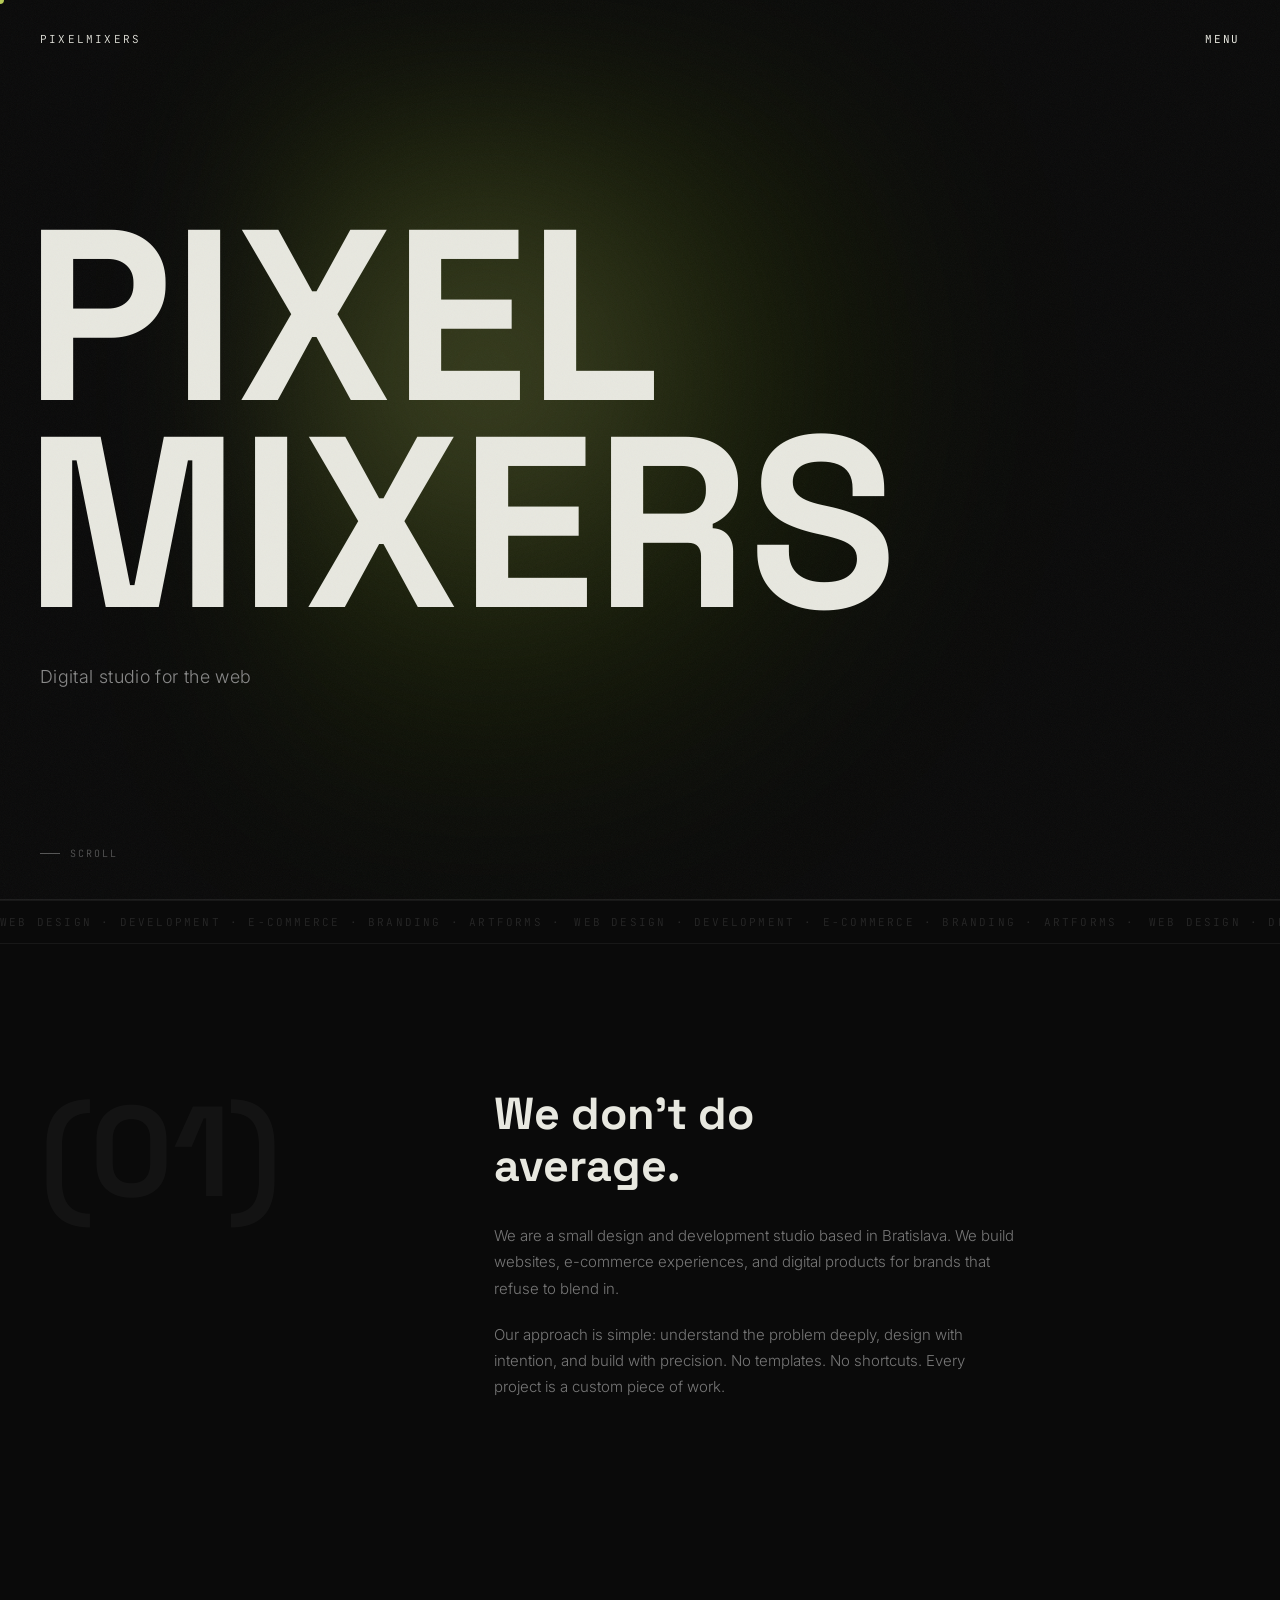
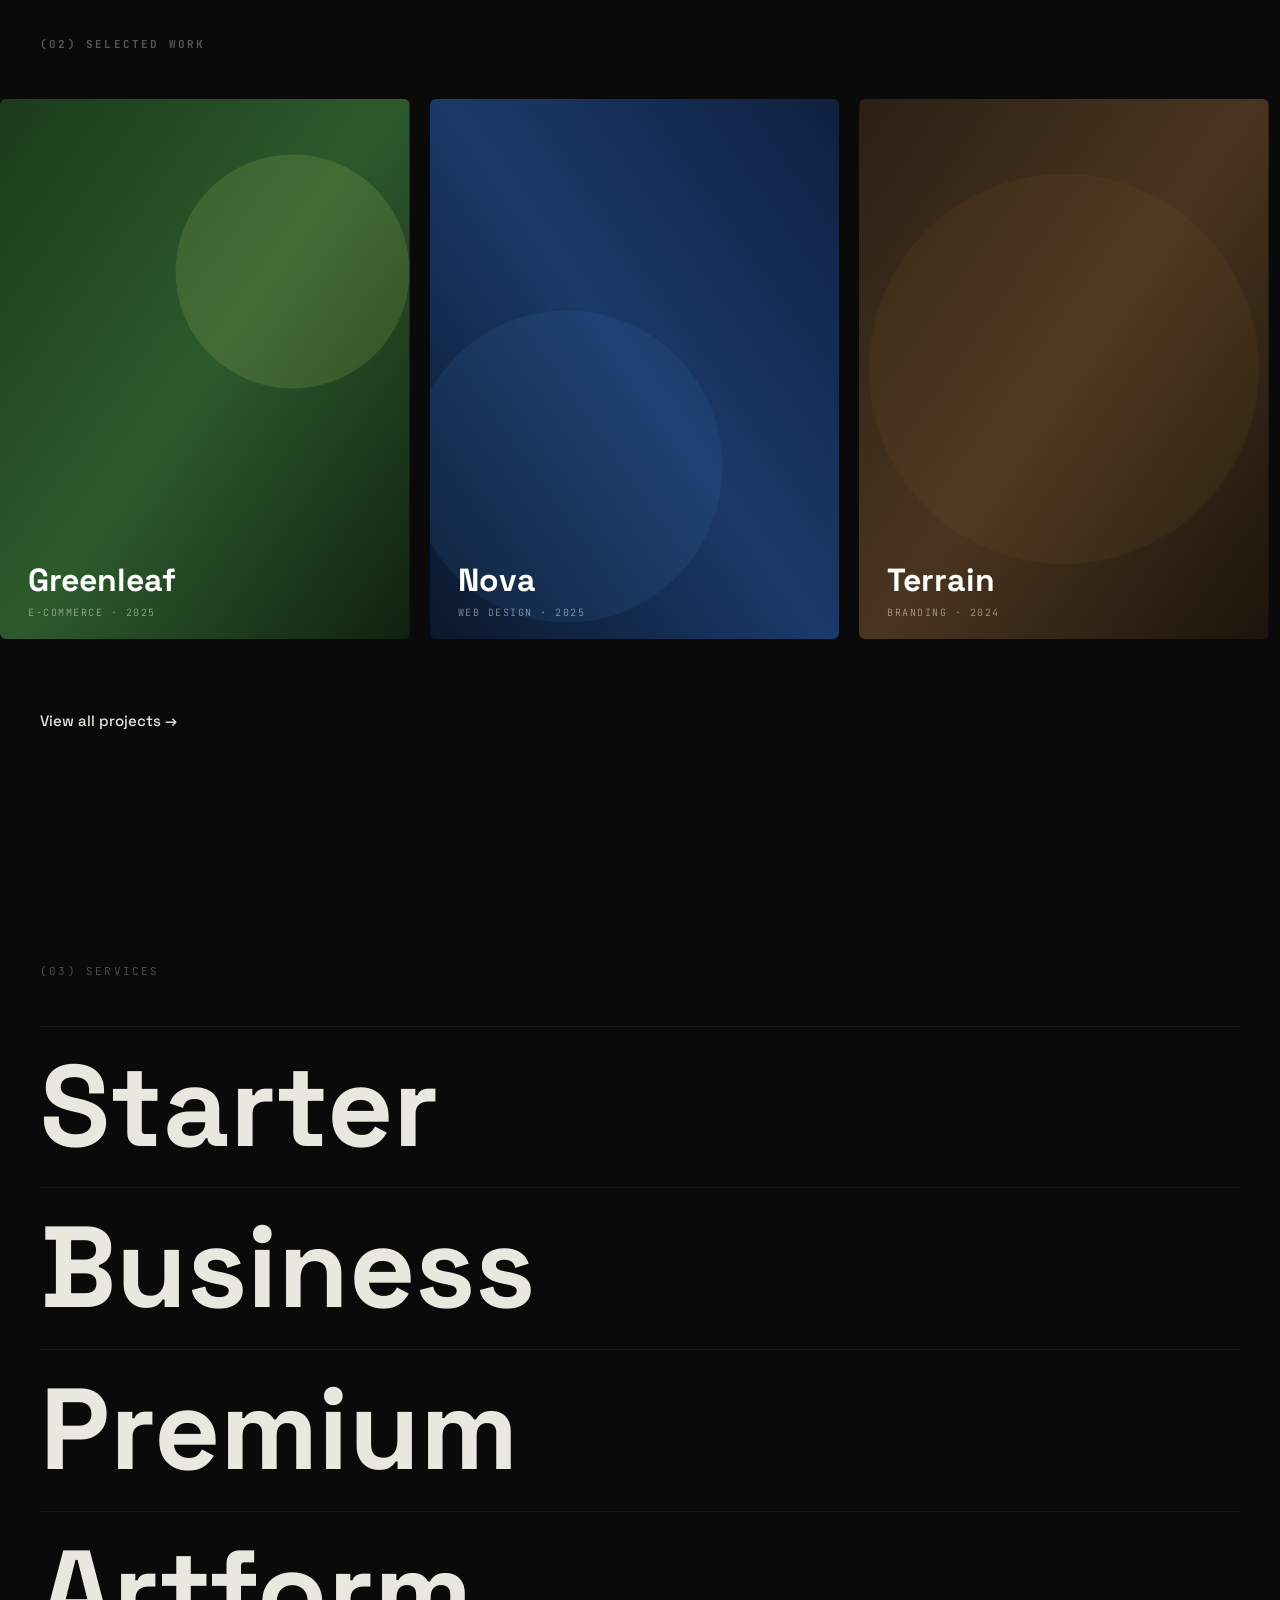
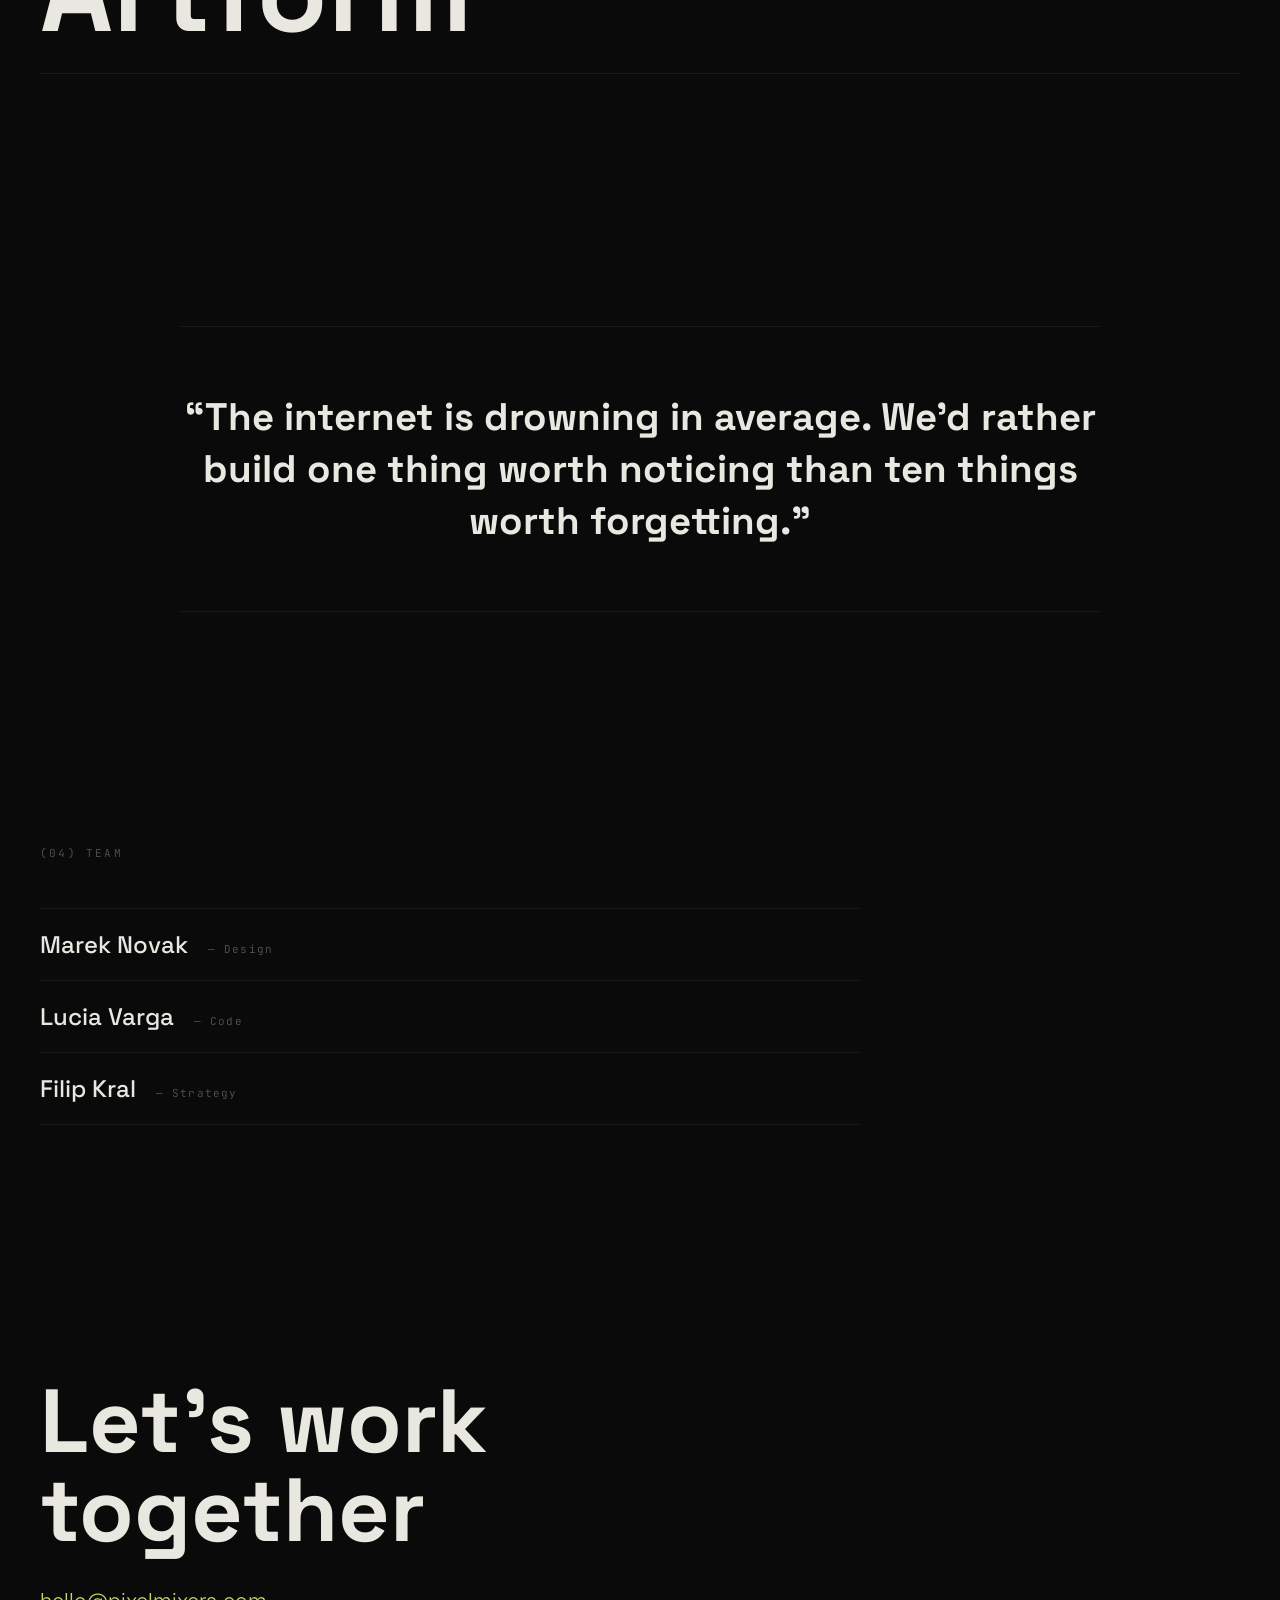
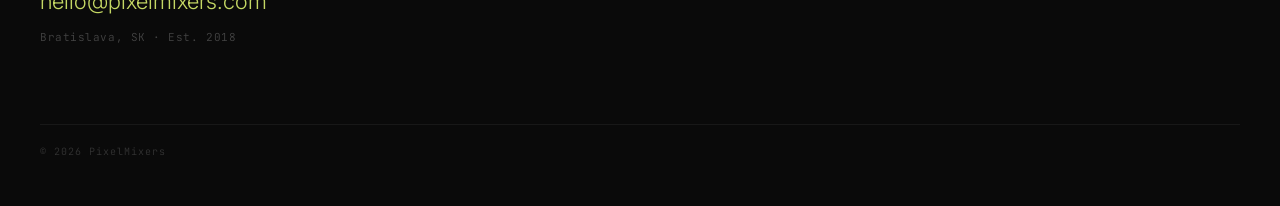
==== commit c12a091f: "Creative rebuild: dark theme, extreme typography, horizontal scroll work section - Hero: PIXEL/MIXER" ====
--- a/index.html
+++ b/index.html
@@ -1,1058 +1,886 @@
 <!DOCTYPE html>
 <html lang="en">
 <head>
-  <meta charset="UTF-8">
-  <meta name="viewport" content="width=device-width, initial-scale=1.0">
-  <title>PixelMixers — Web Design Studio</title>
-  <meta name="description" content="PixelMixers is a boutique web design studio crafting clean business sites and experimental digital artforms.">
-  <link rel="preconnect" href="https://fonts.googleapis.com">
-  <link rel="preconnect" href="https://fonts.gstatic.com" crossorigin>
-  <link href="https://fonts.googleapis.com/css2?family=Inter:wght@300;400;500&family=JetBrains+Mono:wght@400&family=Syne:wght@700;800&display=swap" rel="stylesheet">
-  <style>
-    *, *::before, *::after {
-      margin: 0;
-      padding: 0;
-      box-sizing: border-box;
-    }
-
-    :root {
-      --bg: #f5f5f0;
-      --text: #111;
-      --text-muted: #555;
-      --accent: #8b9a6d;
-      --accent-hover: #7a8a5e;
-      --card-border: rgba(0,0,0,0.08);
-      --card-shadow: 0 2px 20px rgba(0,0,0,0.04);
-      --card-shadow-hover: 0 8px 32px rgba(0,0,0,0.08);
-      --radius-card: 12px;
-      --radius-btn: 8px;
-      --font-heading: 'Syne', sans-serif;
-      --font-body: 'Inter', sans-serif;
-      --font-mono: 'JetBrains Mono', monospace;
-      --section-pad: clamp(80px, 12vw, 160px);
-      --container: 1200px;
-    }
-
-    html {
-      scroll-behavior: smooth;
-      -webkit-font-smoothing: antialiased;
-      -moz-osx-font-smoothing: grayscale;
-    }
-
-    body {
-      font-family: var(--font-body);
-      font-weight: 300;
-      color: var(--text);
-      background: var(--bg);
-      line-height: 1.7;
-      font-size: 16px;
-      overflow-x: hidden;
-    }
-
-    .container {
-      max-width: var(--container);
-      margin: 0 auto;
-      padding: 0 24px;
-    }
-
-    a {
-      color: inherit;
-      text-decoration: none;
-    }
-
-    img {
-      max-width: 100%;
-      display: block;
-    }
-
-    /* ---- REVEAL ANIMATION ---- */
-    .reveal {
-      opacity: 0;
-      transform: translateY(30px);
-      transition: opacity 0.7s ease, transform 0.7s ease;
-    }
-
-    .reveal.visible {
-      opacity: 1;
-      transform: translateY(0);
-    }
-
-    /* ---- SECTION LABEL ---- */
-    .section-label {
-      font-family: var(--font-mono);
-      font-size: 12px;
-      letter-spacing: 0.08em;
-      color: var(--text-muted);
-      margin-bottom: 24px;
-    }
-
-    /* ---- NAV ---- */
-    .nav {
-      position: fixed;
-      top: 0;
-      left: 0;
-      right: 0;
-      z-index: 1000;
-      padding: 20px 0;
-      transition: background 0.3s ease, padding 0.3s ease, box-shadow 0.3s ease;
-    }
-
-    .nav.scrolled {
-      background: rgba(245, 245, 240, 0.92);
-      backdrop-filter: blur(12px);
-      -webkit-backdrop-filter: blur(12px);
-      padding: 14px 0;
-      box-shadow: 0 1px 0 var(--card-border);
-    }
-
-    .nav-inner {
-      display: flex;
-      align-items: center;
-      justify-content: space-between;
-    }
-
-    .wordmark {
-      font-family: var(--font-heading);
-      font-weight: 700;
-      font-size: 22px;
-      letter-spacing: -0.02em;
-    }
-
-    .nav-links {
-      display: flex;
-      align-items: center;
-      gap: 36px;
-    }
-
-    .nav-links a {
-      font-size: 14px;
-      font-weight: 400;
-      transition: color 0.3s ease;
-    }
-
-    .nav-links a:hover {
-      color: var(--accent);
-    }
-
-    .nav-links .btn-contact {
-      background: var(--text);
-      color: var(--bg);
-      padding: 10px 24px;
-      border-radius: var(--radius-btn);
-      font-size: 14px;
-      font-weight: 400;
-      transition: background 0.3s ease;
-    }
-
-    .nav-links .btn-contact:hover {
-      background: var(--accent);
-    }
-
-    .hamburger {
-      display: none;
-      flex-direction: column;
-      gap: 5px;
-      cursor: pointer;
-      background: none;
-      border: none;
-      padding: 4px;
-    }
-
-    .hamburger span {
-      display: block;
-      width: 24px;
-      height: 2px;
-      background: var(--text);
-      transition: transform 0.3s ease, opacity 0.3s ease;
-    }
-
-    .hamburger.active span:nth-child(1) {
-      transform: translateY(7px) rotate(45deg);
-    }
-
-    .hamburger.active span:nth-child(2) {
-      opacity: 0;
-    }
-
-    .hamburger.active span:nth-child(3) {
-      transform: translateY(-7px) rotate(-45deg);
-    }
-
-    .mobile-menu {
-      display: none;
-      position: fixed;
-      inset: 0;
-      background: var(--bg);
-      z-index: 999;
-      flex-direction: column;
-      align-items: center;
-      justify-content: center;
-      gap: 32px;
-      opacity: 0;
-      transition: opacity 0.3s ease;
-    }
-
-    .mobile-menu.open {
-      display: flex;
-      opacity: 1;
-    }
-
-    .mobile-menu a {
-      font-family: var(--font-heading);
-      font-size: 28px;
-      font-weight: 700;
-    }
-
-    /* ---- HERO ---- */
-    .hero {
-      min-height: 100vh;
-      display: flex;
-      flex-direction: column;
-      justify-content: center;
-      padding-top: 100px;
-      padding-bottom: 60px;
-    }
-
-    .hero h1 {
-      font-family: var(--font-heading);
-      font-weight: 800;
-      font-size: clamp(3rem, 7vw, 7rem);
-      line-height: 1.05;
-      letter-spacing: -0.03em;
-      margin-bottom: 28px;
-      max-width: 900px;
-    }
-
-    .hero-subtitle {
-      font-size: clamp(1rem, 1.6vw, 1.25rem);
-      color: var(--text-muted);
-      max-width: 560px;
-      margin-bottom: 48px;
-      line-height: 1.7;
-    }
-
-    .hero-cta {
-      display: inline-block;
-      background: var(--accent);
-      color: #fff;
-      padding: 16px 36px;
-      border-radius: var(--radius-btn);
-      font-size: 15px;
-      font-weight: 400;
-      transition: background 0.3s ease, transform 0.3s ease;
-    }
-
-    .hero-cta:hover {
-      background: var(--accent-hover);
-      transform: translateY(-2px);
-    }
-
-    .hero-stats {
-      margin-top: 80px;
-      font-family: var(--font-mono);
-      font-size: 13px;
-      color: var(--text-muted);
-      letter-spacing: 0.02em;
-    }
-
-    /* ---- ABOUT ---- */
-    .about {
-      padding: var(--section-pad) 0;
-    }
-
-    .about-grid {
-      display: grid;
-      grid-template-columns: 1.5fr 1fr;
-      gap: 64px;
-      align-items: center;
-    }
-
-    .about-text h2 {
-      font-family: var(--font-heading);
-      font-weight: 800;
-      font-size: clamp(2rem, 3.5vw, 3rem);
-      line-height: 1.15;
-      letter-spacing: -0.02em;
-      margin-bottom: 24px;
-    }
-
-    .about-text p {
-      color: var(--text-muted);
-      margin-bottom: 20px;
-      max-width: 520px;
-    }
-
-    .text-link {
-      display: inline-flex;
-      align-items: center;
-      gap: 6px;
-      font-weight: 400;
-      color: var(--accent);
-      transition: gap 0.3s ease;
-    }
-
-    .text-link:hover {
-      gap: 12px;
-    }
-
-    .about-image {
-      background: linear-gradient(145deg, #d4dcc4, #b8c4a0);
-      border-radius: var(--radius-card);
-      aspect-ratio: 4/5;
-    }
-
-    /* ---- HOW WE WORK ---- */
-    .how-we-work {
-      padding: var(--section-pad) 0;
-    }
-
-    .how-we-work h2 {
-      font-family: var(--font-heading);
-      font-weight: 800;
-      font-size: clamp(2rem, 3.5vw, 3rem);
-      line-height: 1.15;
-      letter-spacing: -0.02em;
-      margin-bottom: 64px;
-    }
-
-    .steps {
-      max-width: 720px;
-    }
-
-    .step {
-      padding: 40px 0;
-      border-top: 1px solid var(--card-border);
-      display: grid;
-      grid-template-columns: 64px 1fr;
-      gap: 24px;
-    }
-
-    .step:last-child {
-      border-bottom: 1px solid var(--card-border);
-    }
-
-    .step-number {
-      font-family: var(--font-heading);
-      font-weight: 800;
-      font-size: 32px;
-      color: var(--accent);
-    }
-
-    .step-title {
-      font-family: var(--font-heading);
-      font-weight: 700;
-      font-size: 20px;
-      margin-bottom: 8px;
-    }
-
-    .step-desc {
-      color: var(--text-muted);
-      font-size: 15px;
-    }
-
-    /* ---- SERVICES ---- */
-    .services {
-      padding: var(--section-pad) 0;
-    }
-
-    .services h2 {
-      font-family: var(--font-heading);
-      font-weight: 800;
-      font-size: clamp(2rem, 3.5vw, 3rem);
-      line-height: 1.15;
-      letter-spacing: -0.02em;
-      margin-bottom: 64px;
-    }
-
-    .services-grid {
-      display: grid;
-      grid-template-columns: 1fr 1fr;
-      gap: 24px;
-    }
-
-    .service-card {
-      background: #fff;
-      border: 1px solid var(--card-border);
-      border-radius: var(--radius-card);
-      padding: 40px 36px;
-      transition: box-shadow 0.3s ease, transform 0.3s ease;
-      position: relative;
-      overflow: hidden;
-    }
-
-    .service-card::before {
-      content: '';
-      position: absolute;
-      top: 0;
-      left: 0;
-      right: 0;
-      height: 4px;
-    }
-
-    .service-card:nth-child(1)::before { background: var(--accent); }
-    .service-card:nth-child(2)::before { background: #6b8bb5; }
-    .service-card:nth-child(3)::before { background: #b5896b; }
-    .service-card:nth-child(4)::before { background: #111; }
-
-    .service-card:hover {
-      box-shadow: var(--card-shadow-hover);
-      transform: translateY(-4px);
-    }
-
-    .service-card h3 {
-      font-family: var(--font-heading);
-      font-weight: 700;
-      font-size: 22px;
-      margin-bottom: 12px;
-    }
-
-    .service-card p {
-      color: var(--text-muted);
-      font-size: 15px;
-      margin-bottom: 24px;
-      line-height: 1.6;
-    }
-
-    .service-price {
-      font-family: var(--font-mono);
-      font-size: 13px;
-      color: var(--text);
-    }
-
-    /* ---- WORK ---- */
-    .work {
-      padding: var(--section-pad) 0;
-    }
-
-    .work h2 {
-      font-family: var(--font-heading);
-      font-weight: 800;
-      font-size: clamp(2rem, 3.5vw, 3rem);
-      line-height: 1.15;
-      letter-spacing: -0.02em;
-      margin-bottom: 64px;
-    }
-
-    .work-grid {
-      display: grid;
-      grid-template-columns: 1fr 1fr;
-      gap: 24px;
-    }
-
-    .work-card {
-      border-radius: var(--radius-card);
-      overflow: hidden;
-      border: 1px solid var(--card-border);
-      background: #fff;
-      transition: box-shadow 0.3s ease, transform 0.3s ease;
-      cursor: pointer;
-    }
-
-    .work-card:hover {
-      box-shadow: var(--card-shadow-hover);
-      transform: translateY(-4px);
-    }
-
-    .work-card-image {
-      aspect-ratio: 16/10;
-      display: flex;
-      align-items: center;
-      justify-content: center;
-    }
-
-    .work-card:nth-child(1) .work-card-image { background: linear-gradient(135deg, #c4d4b8, #98ad82); }
-    .work-card:nth-child(2) .work-card-image { background: linear-gradient(135deg, #b8c4d4, #8298ad); }
-    .work-card:nth-child(3) .work-card-image { background: linear-gradient(135deg, #d4c4b8, #ad9882); }
-    .work-card:nth-child(4) .work-card-image { background: linear-gradient(135deg, #c4b8d4, #9882ad); }
-
-    .work-card-image svg {
-      width: 48px;
-      height: 48px;
-      opacity: 0.4;
-    }
-
-    .work-card-info {
-      padding: 24px 28px;
-    }
-
-    .work-card-info h3 {
-      font-family: var(--font-heading);
-      font-weight: 700;
-      font-size: 18px;
-      margin-bottom: 8px;
-    }
-
-    .work-tag {
-      display: inline-block;
-      font-family: var(--font-mono);
-      font-size: 11px;
-      padding: 4px 12px;
-      background: var(--bg);
-      border-radius: 100px;
-      color: var(--text-muted);
-    }
-
-    /* ---- TEAM ---- */
-    .team {
-      padding: var(--section-pad) 0;
-    }
-
-    .team h2 {
-      font-family: var(--font-heading);
-      font-weight: 800;
-      font-size: clamp(2rem, 3.5vw, 3rem);
-      line-height: 1.15;
-      letter-spacing: -0.02em;
-      margin-bottom: 64px;
-    }
-
-    .team-grid {
-      display: grid;
-      grid-template-columns: repeat(3, 1fr);
-      gap: 32px;
-    }
-
-    .team-card {
-      text-align: center;
-    }
-
-    .team-photo {
-      aspect-ratio: 1;
-      border-radius: var(--radius-card);
-      margin-bottom: 20px;
-    }
-
-    .team-card:nth-child(1) .team-photo { background: linear-gradient(145deg, #c4cdb8, #a8b496); }
-    .team-card:nth-child(2) .team-photo { background: linear-gradient(145deg, #b8c4cd, #96a8b4); }
-    .team-card:nth-child(3) .team-photo { background: linear-gradient(145deg, #cdc4b8, #b4a896); }
-
-    .team-card h3 {
-      font-family: var(--font-heading);
-      font-weight: 700;
-      font-size: 18px;
-      margin-bottom: 4px;
-    }
-
-    .team-card .role {
-      font-family: var(--font-mono);
-      font-size: 12px;
-      color: var(--text-muted);
-    }
-
-    /* ---- TESTIMONIALS ---- */
-    .testimonials {
-      padding: var(--section-pad) 0;
-    }
-
-    .testimonial-wrap {
-      max-width: 700px;
-      margin: 0 auto;
-      text-align: center;
-      position: relative;
-      min-height: 240px;
-    }
-
-    .quote-mark {
-      font-family: var(--font-heading);
-      font-size: 120px;
-      line-height: 1;
-      color: var(--accent);
-      opacity: 0.2;
-      margin-bottom: -40px;
-      display: block;
-    }
-
-    .testimonial-slide {
-      position: absolute;
-      inset: 0;
-      top: 80px;
-      opacity: 0;
-      transition: opacity 0.5s ease;
-    }
-
-    .testimonial-slide.active {
-      opacity: 1;
-    }
-
-    .testimonial-slide blockquote {
-      font-size: clamp(1.05rem, 1.8vw, 1.25rem);
-      line-height: 1.7;
-      color: var(--text);
-      margin-bottom: 24px;
-      font-style: italic;
-      font-weight: 300;
-    }
-
-    .testimonial-slide cite {
-      font-style: normal;
-      font-family: var(--font-mono);
-      font-size: 12px;
-      color: var(--text-muted);
-    }
-
-    .testimonial-dots {
-      display: flex;
-      gap: 10px;
-      justify-content: center;
-      margin-top: 200px;
-    }
-
-    .testimonial-dots button {
-      width: 8px;
-      height: 8px;
-      border-radius: 50%;
-      border: none;
-      background: var(--card-border);
-      cursor: pointer;
-      transition: background 0.3s ease, transform 0.3s ease;
-      padding: 0;
-    }
-
-    .testimonial-dots button.active {
-      background: var(--accent);
-      transform: scale(1.3);
-    }
-
-    /* ---- CTA ---- */
-    .cta-section {
-      padding: var(--section-pad) 0;
-      text-align: center;
-    }
-
-    .cta-section h2 {
-      font-family: var(--font-heading);
-      font-weight: 800;
-      font-size: clamp(2rem, 4vw, 3.5rem);
-      line-height: 1.15;
-      letter-spacing: -0.02em;
-      margin-bottom: 36px;
-    }
-
-    .cta-btn {
-      display: inline-block;
-      background: var(--text);
-      color: var(--bg);
-      padding: 18px 48px;
-      border-radius: var(--radius-btn);
-      font-size: 16px;
-      font-weight: 400;
-      font-family: var(--font-body);
-      transition: background 0.3s ease, transform 0.3s ease;
-    }
-
-    .cta-btn:hover {
-      background: var(--accent);
-      transform: translateY(-2px);
-    }
-
-    .cta-note {
-      margin-top: 20px;
-      font-family: var(--font-mono);
-      font-size: 12px;
-      color: var(--text-muted);
-    }
-
-    /* ---- FOOTER ---- */
-    .footer {
-      background: var(--text);
-      color: var(--bg);
-      padding: 64px 0 48px;
-    }
-
-    .footer-inner {
-      display: flex;
-      align-items: center;
-      justify-content: space-between;
-      flex-wrap: wrap;
-      gap: 24px;
-    }
-
-    .footer-links {
-      display: flex;
-      gap: 32px;
-    }
-
-    .footer-links a {
-      font-size: 14px;
-      opacity: 0.6;
-      transition: opacity 0.3s ease;
-    }
-
-    .footer-links a:hover {
-      opacity: 1;
-    }
-
-    .footer-copy {
-      font-size: 13px;
-      opacity: 0.4;
-      font-family: var(--font-mono);
-      width: 100%;
-      text-align: center;
-      margin-top: 40px;
-    }
-
-    /* ---- RESPONSIVE ---- */
-    @media (max-width: 768px) {
-      .nav-links {
-        display: none;
-      }
-
-      .hamburger {
-        display: flex;
-      }
-
-      .about-grid {
-        grid-template-columns: 1fr;
-        gap: 40px;
-      }
-
-      .about-image {
-        aspect-ratio: 16/10;
-        order: -1;
-      }
-
-      .services-grid,
-      .work-grid {
-        grid-template-columns: 1fr;
-      }
-
-      .team-grid {
-        grid-template-columns: 1fr;
-        max-width: 360px;
-        margin: 0 auto;
-      }
-
-      .step {
-        grid-template-columns: 48px 1fr;
-        gap: 16px;
-      }
-
-      .step-number {
-        font-size: 24px;
-      }
-
-      .hero-stats {
-        margin-top: 48px;
-      }
-
-      .footer-inner {
-        flex-direction: column;
-        text-align: center;
-      }
-
-      .footer-links {
-        flex-wrap: wrap;
-        justify-content: center;
-      }
-    }
-  </style>
+<meta charset="UTF-8">
+<meta name="viewport" content="width=device-width, initial-scale=1.0">
+<title>PixelMixers — Digital Studio for the Web</title>
+<link rel="preconnect" href="https://fonts.googleapis.com">
+<link rel="preconnect" href="https://fonts.gstatic.com" crossorigin>
+<link href="https://fonts.googleapis.com/css2?family=Inter:wght@300;400&family=JetBrains+Mono:wght@400&family=Space+Grotesk:wght@400;500;700&display=swap" rel="stylesheet">
+<style>
+*, *::before, *::after { margin: 0; padding: 0; box-sizing: border-box; }
+
+::selection { background: #c4d764; color: #0a0a0a; }
+
+html {
+  scroll-behavior: smooth;
+  scrollbar-width: thin;
+  scrollbar-color: #c4d764 #0a0a0a;
+}
+
+::-webkit-scrollbar { width: 6px; }
+::-webkit-scrollbar-track { background: #0a0a0a; }
+::-webkit-scrollbar-thumb { background: #c4d764; border-radius: 3px; }
+
+body {
+  background: #0a0a0a;
+  color: #e8e8e0;
+  font-family: 'Inter', sans-serif;
+  font-weight: 300;
+  overflow-x: hidden;
+  -webkit-font-smoothing: antialiased;
+}
+
+/* ==================== NOISE OVERLAY ==================== */
+.noise {
+  position: fixed;
+  top: 0; left: 0;
+  width: 100%; height: 100%;
+  pointer-events: none;
+  z-index: 9998;
+  opacity: 0.04;
+  background-image: url("data:image/svg+xml,%3Csvg viewBox='0 0 256 256' xmlns='http://www.w3.org/2000/svg'%3E%3Cfilter id='n'%3E%3CfeTurbulence type='fractalNoise' baseFrequency='0.9' numOctaves='4' stitchTiles='stitch'/%3E%3C/filter%3E%3Crect width='100%25' height='100%25' filter='url(%23n)'/%3E%3C/svg%3E");
+  background-repeat: repeat;
+  background-size: 200px 200px;
+}
+
+/* ==================== CURSOR DOT ==================== */
+.cursor-dot {
+  position: fixed;
+  width: 8px; height: 8px;
+  background: #c4d764;
+  border-radius: 50%;
+  pointer-events: none;
+  z-index: 9999;
+  transform: translate(-50%, -50%);
+  transition: width 0.3s, height 0.3s, opacity 0.3s;
+  mix-blend-mode: difference;
+}
+
+/* ==================== NAV ==================== */
+nav {
+  position: fixed;
+  top: 0; left: 0; right: 0;
+  display: flex;
+  justify-content: space-between;
+  align-items: center;
+  padding: 24px 40px;
+  z-index: 100;
+  transition: background 0.4s, padding 0.4s;
+}
+
+nav.scrolled {
+  background: rgba(10, 10, 10, 0.9);
+  backdrop-filter: blur(12px);
+  padding: 16px 40px;
+}
+
+.nav-logo {
+  font-family: 'JetBrains Mono', monospace;
+  font-size: 11px;
+  letter-spacing: 0.2em;
+  text-transform: uppercase;
+  color: #e8e8e0;
+  text-decoration: none;
+}
+
+.nav-menu-btn {
+  font-family: 'JetBrains Mono', monospace;
+  font-size: 11px;
+  letter-spacing: 0.15em;
+  text-transform: uppercase;
+  color: #e8e8e0;
+  background: none;
+  border: none;
+  cursor: pointer;
+  padding: 8px 0;
+  position: relative;
+}
+
+.nav-menu-btn::after {
+  content: '';
+  position: absolute;
+  bottom: 4px; left: 0;
+  width: 100%; height: 1px;
+  background: #c4d764;
+  transform: scaleX(0);
+  transform-origin: right;
+  transition: transform 0.4s cubic-bezier(0.16, 1, 0.3, 1);
+}
+
+.nav-menu-btn:hover::after {
+  transform: scaleX(1);
+  transform-origin: left;
+}
+
+/* ==================== FULLSCREEN MENU ==================== */
+.fullscreen-menu {
+  position: fixed;
+  top: 0; left: 0;
+  width: 100%; height: 100%;
+  background: #0a0a0a;
+  z-index: 99;
+  display: flex;
+  flex-direction: column;
+  justify-content: center;
+  align-items: flex-start;
+  padding: 80px 10vw;
+  opacity: 0;
+  pointer-events: none;
+  transition: opacity 0.5s cubic-bezier(0.16, 1, 0.3, 1);
+}
+
+.fullscreen-menu.open {
+  opacity: 1;
+  pointer-events: all;
+}
+
+.fullscreen-menu a {
+  font-family: 'Space Grotesk', sans-serif;
+  font-weight: 700;
+  font-size: clamp(3rem, 8vw, 6rem);
+  color: #e8e8e0;
+  text-decoration: none;
+  display: block;
+  line-height: 1.2;
+  transform: translateY(60px);
+  opacity: 0;
+  transition: transform 0.6s cubic-bezier(0.16, 1, 0.3, 1), opacity 0.6s cubic-bezier(0.16, 1, 0.3, 1), color 0.3s;
+}
+
+.fullscreen-menu.open a {
+  transform: translateY(0);
+  opacity: 1;
+}
+
+.fullscreen-menu.open a:nth-child(1) { transition-delay: 0.1s; }
+.fullscreen-menu.open a:nth-child(2) { transition-delay: 0.18s; }
+.fullscreen-menu.open a:nth-child(3) { transition-delay: 0.26s; }
+.fullscreen-menu.open a:nth-child(4) { transition-delay: 0.34s; }
+.fullscreen-menu.open a:nth-child(5) { transition-delay: 0.42s; }
+
+.fullscreen-menu a:hover {
+  color: #c4d764;
+}
+
+.menu-footer {
+  position: absolute;
+  bottom: 40px;
+  left: 10vw;
+  font-family: 'JetBrains Mono', monospace;
+  font-size: 11px;
+  color: #555;
+  letter-spacing: 0.1em;
+}
+
+/* ==================== HERO ==================== */
+.hero {
+  position: relative;
+  min-height: 100vh;
+  display: flex;
+  flex-direction: column;
+  justify-content: center;
+  padding: 0 40px;
+  overflow: hidden;
+}
+
+.hero-blob {
+  position: absolute;
+  top: 50%; left: 50%;
+  width: 60vw; height: 60vw;
+  max-width: 800px; max-height: 800px;
+  transform: translate(-50%, -50%);
+  background: radial-gradient(circle at 30% 40%, #c4d764 0%, #2a3a00 40%, transparent 70%);
+  filter: blur(80px);
+  opacity: 0.3;
+  animation: blobMove 15s ease-in-out infinite;
+  pointer-events: none;
+}
+
+@keyframes blobMove {
+  0%, 100% { transform: translate(-50%, -50%) scale(1); }
+  25% { transform: translate(-40%, -55%) scale(1.1); }
+  50% { transform: translate(-55%, -45%) scale(0.95); }
+  75% { transform: translate(-45%, -50%) scale(1.05); }
+}
+
+.hero-text {
+  position: relative;
+  z-index: 2;
+}
+
+.hero-text h1 {
+  font-family: 'Space Grotesk', sans-serif;
+  font-weight: 700;
+  font-size: clamp(8rem, 19vw, 22rem);
+  line-height: 0.85;
+  color: #e8e8e0;
+  mix-blend-mode: difference;
+  margin-left: -0.06em;
+  user-select: none;
+}
+
+.hero-text h1 span {
+  display: block;
+}
+
+.hero-subtitle {
+  font-family: 'Inter', sans-serif;
+  font-weight: 300;
+  font-size: clamp(14px, 1.4vw, 18px);
+  color: #888;
+  margin-top: 40px;
+  letter-spacing: 0.02em;
+}
+
+.hero-bottom {
+  position: absolute;
+  bottom: 0; left: 0; right: 0;
+  padding: 0 40px 40px;
+  display: flex;
+  justify-content: space-between;
+  align-items: flex-end;
+}
+
+.hero-line {
+  position: absolute;
+  bottom: 0; left: 0; right: 0;
+  height: 1px;
+  background: rgba(255,255,255,0.08);
+}
+
+.scroll-indicator {
+  font-family: 'JetBrains Mono', monospace;
+  font-size: 10px;
+  text-transform: uppercase;
+  letter-spacing: 0.2em;
+  color: #555;
+  display: flex;
+  align-items: center;
+  gap: 10px;
+}
+
+.scroll-indicator::before {
+  content: '';
+  width: 20px; height: 1px;
+  background: #555;
+  display: block;
+}
+
+/* ==================== MARQUEE ==================== */
+.marquee-strip {
+  border-top: 1px solid rgba(255,255,255,0.06);
+  border-bottom: 1px solid rgba(255,255,255,0.06);
+  overflow: hidden;
+  padding: 14px 0;
+  position: relative;
+}
+
+.marquee-track {
+  display: flex;
+  width: max-content;
+  animation: marqueeScroll 30s linear infinite;
+}
+
+.marquee-track span {
+  font-family: 'JetBrains Mono', monospace;
+  font-size: 11px;
+  text-transform: uppercase;
+  letter-spacing: 0.2em;
+  color: rgba(255,255,255,0.12);
+  white-space: nowrap;
+  padding-right: 4px;
+}
+
+@keyframes marqueeScroll {
+  0% { transform: translateX(0); }
+  100% { transform: translateX(-50%); }
+}
+
+/* ==================== ABOUT ==================== */
+.about {
+  padding: 16vh 40px 12vh;
+  display: grid;
+  grid-template-columns: 1fr 1.8fr;
+  gap: 40px;
+  align-items: start;
+  max-width: 1400px;
+  margin-left: auto;
+}
+
+.about-number {
+  font-family: 'Space Grotesk', sans-serif;
+  font-weight: 700;
+  font-size: clamp(5rem, 10vw, 10rem);
+  color: rgba(255,255,255,0.04);
+  line-height: 1;
+  user-select: none;
+}
+
+.about-content h2 {
+  font-family: 'Space Grotesk', sans-serif;
+  font-weight: 700;
+  font-size: clamp(2rem, 3.5vw, 3.5rem);
+  color: #e8e8e0;
+  margin-bottom: 32px;
+  line-height: 1.15;
+}
+
+.about-content p {
+  color: #777;
+  line-height: 1.75;
+  font-size: 15px;
+  max-width: 520px;
+  margin-bottom: 20px;
+}
+
+/* ==================== WORK ==================== */
+.work {
+  padding: 12vh 0;
+}
+
+.work-header {
+  display: flex;
+  justify-content: space-between;
+  align-items: flex-end;
+  padding: 0 40px;
+  margin-bottom: 48px;
+}
+
+.work-header h2 {
+  font-family: 'JetBrains Mono', monospace;
+  font-size: 11px;
+  text-transform: uppercase;
+  letter-spacing: 0.2em;
+  color: #555;
+}
+
+.work-scroll {
+  display: flex;
+  gap: 20px;
+  overflow-x: auto;
+  scroll-snap-type: x mandatory;
+  padding: 0 40px 32px;
+  cursor: grab;
+  -ms-overflow-style: none;
+  scrollbar-width: none;
+}
+
+.work-scroll::-webkit-scrollbar { display: none; }
+.work-scroll:active { cursor: grabbing; }
+
+.work-card {
+  flex-shrink: 0;
+  width: clamp(280px, 32vw, 420px);
+  height: 60vh;
+  min-height: 400px;
+  border-radius: 6px;
+  overflow: hidden;
+  position: relative;
+  scroll-snap-align: start;
+}
+
+.work-card-bg {
+  width: 100%; height: 100%;
+  transition: transform 0.6s cubic-bezier(0.16, 1, 0.3, 1);
+}
+
+.work-card:hover .work-card-bg {
+  transform: scale(1.05);
+}
+
+.work-card-info {
+  position: absolute;
+  bottom: 0; left: 0; right: 0;
+  padding: 28px;
+  transform: translateY(8px);
+  transition: transform 0.5s cubic-bezier(0.16, 1, 0.3, 1);
+}
+
+.work-card:hover .work-card-info {
+  transform: translateY(0);
+}
+
+.work-card-name {
+  font-family: 'Space Grotesk', sans-serif;
+  font-weight: 700;
+  font-size: clamp(1.6rem, 2.5vw, 2.2rem);
+  color: #fff;
+}
+
+.work-card-tag {
+  font-family: 'JetBrains Mono', monospace;
+  font-size: 10px;
+  text-transform: uppercase;
+  letter-spacing: 0.15em;
+  color: rgba(255,255,255,0.5);
+  margin-top: 6px;
+}
+
+.work-link {
+  display: block;
+  padding: 40px 40px 0;
+  font-family: 'Space Grotesk', sans-serif;
+  font-weight: 500;
+  font-size: 15px;
+  color: #e8e8e0;
+  text-decoration: none;
+  transition: color 0.3s;
+}
+
+.work-link:hover { color: #c4d764; }
+
+/* ==================== SERVICES ==================== */
+.services {
+  padding: 14vh 40px;
+}
+
+.services-label {
+  font-family: 'JetBrains Mono', monospace;
+  font-size: 11px;
+  text-transform: uppercase;
+  letter-spacing: 0.2em;
+  color: #555;
+  margin-bottom: 48px;
+}
+
+.service-item {
+  display: flex;
+  align-items: baseline;
+  gap: 32px;
+  border-top: 1px solid rgba(255,255,255,0.06);
+  padding: 20px 0;
+  cursor: default;
+  transition: padding-left 0.5s cubic-bezier(0.16, 1, 0.3, 1);
+}
+
+.service-item:last-child {
+  border-bottom: 1px solid rgba(255,255,255,0.06);
+}
+
+.service-item:hover {
+  padding-left: 20px;
+}
+
+.service-name {
+  font-family: 'Space Grotesk', sans-serif;
+  font-weight: 700;
+  font-size: clamp(3rem, 9vw, 9rem);
+  line-height: 1.05;
+  color: #e8e8e0;
+  transition: color 0.4s;
+  white-space: nowrap;
+}
+
+.service-item:hover .service-name {
+  color: #c4d764;
+}
+
+.service-desc {
+  font-family: 'Inter', sans-serif;
+  font-weight: 300;
+  font-size: 14px;
+  color: #666;
+  max-width: 260px;
+  opacity: 0;
+  transform: translateY(6px);
+  transition: opacity 0.4s, transform 0.4s;
+  flex-shrink: 0;
+}
+
+.service-item:hover .service-desc {
+  opacity: 1;
+  transform: translateY(0);
+}
+
+/* ==================== PHILOSOPHY ==================== */
+.philosophy {
+  padding: 14vh 40px;
+  max-width: 1000px;
+  margin: 0 auto;
+  text-align: center;
+}
+
+.philosophy-line {
+  width: 100%; height: 1px;
+  background: rgba(255,255,255,0.06);
+}
+
+.philosophy blockquote {
+  font-family: 'Space Grotesk', sans-serif;
+  font-weight: 700;
+  font-size: clamp(1.5rem, 3vw, 2.8rem);
+  line-height: 1.35;
+  color: #e8e8e0;
+  padding: 64px 0;
+}
+
+/* ==================== TEAM ==================== */
+.team {
+  padding: 12vh 40px;
+  max-width: 900px;
+}
+
+.team-label {
+  font-family: 'JetBrains Mono', monospace;
+  font-size: 11px;
+  text-transform: uppercase;
+  letter-spacing: 0.2em;
+  color: #555;
+  margin-bottom: 48px;
+}
+
+.team-member {
+  display: flex;
+  align-items: baseline;
+  gap: 20px;
+  padding: 20px 0;
+  border-top: 1px solid rgba(255,255,255,0.06);
+}
+
+.team-member:last-child {
+  border-bottom: 1px solid rgba(255,255,255,0.06);
+}
+
+.team-name {
+  font-family: 'Space Grotesk', sans-serif;
+  font-weight: 500;
+  font-size: 1.5rem;
+  color: #e8e8e0;
+}
+
+.team-role {
+  font-family: 'JetBrains Mono', monospace;
+  font-size: 11px;
+  color: #555;
+  letter-spacing: 0.1em;
+}
+
+/* ==================== FOOTER ==================== */
+footer {
+  padding: 16vh 40px 48px;
+}
+
+.footer-cta {
+  font-family: 'Space Grotesk', sans-serif;
+  font-weight: 700;
+  font-size: clamp(3rem, 7vw, 8rem);
+  line-height: 1;
+  color: #e8e8e0;
+  margin-bottom: 32px;
+}
+
+.footer-email {
+  font-family: 'Inter', sans-serif;
+  font-weight: 300;
+  font-size: clamp(16px, 2vw, 22px);
+  color: #c4d764;
+  text-decoration: none;
+  transition: opacity 0.3s;
+}
+
+.footer-email:hover { opacity: 0.7; }
+
+.footer-meta {
+  font-family: 'JetBrains Mono', monospace;
+  font-size: 11px;
+  color: #444;
+  margin-top: 16px;
+  letter-spacing: 0.05em;
+}
+
+.footer-bottom {
+  margin-top: 80px;
+  padding-top: 20px;
+  border-top: 1px solid rgba(255,255,255,0.06);
+  font-family: 'JetBrains Mono', monospace;
+  font-size: 10px;
+  color: #333;
+  letter-spacing: 0.1em;
+}
+
+/* ==================== SCROLL REVEAL ==================== */
+[data-reveal] {
+  opacity: 0;
+  transform: translateY(32px);
+  transition: opacity 0.8s cubic-bezier(0.16, 1, 0.3, 1), transform 0.8s cubic-bezier(0.16, 1, 0.3, 1);
+}
+
+[data-reveal].revealed {
+  opacity: 1;
+  transform: translateY(0);
+}
+
+/* ==================== RESPONSIVE ==================== */
+@media (max-width: 768px) {
+  nav { padding: 16px 20px; }
+  nav.scrolled { padding: 12px 20px; }
+  .hero { padding: 0 20px; }
+  .hero-bottom { padding: 0 20px 28px; }
+  .about {
+    grid-template-columns: 1fr;
+    padding: 10vh 20px 8vh;
+    margin-left: 0;
+    max-width: 100%;
+  }
+  .about-number { font-size: 5rem; }
+  .work-header { padding: 0 20px; }
+  .work-scroll { padding: 0 20px 24px; }
+  .work-card { width: 80vw; height: 50vh; }
+  .services { padding: 10vh 20px; }
+  .service-desc { display: none; }
+  .philosophy { padding: 10vh 20px; }
+  .team { padding: 8vh 20px; }
+  footer { padding: 10vh 20px 32px; }
+  .cursor-dot { display: none; }
+}
+</style>
 </head>
 <body>
 
-  <!-- NAV -->
-  <nav class="nav" id="nav">
-    <div class="container nav-inner">
-      <a href="/" class="wordmark">pixelmixers</a>
-      <div class="nav-links">
-        <a href="#about">The Studio</a>
-        <a href="#work">Our Work</a>
-        <a href="#services">Services</a>
-        <a href="#team">The Team</a>
-        <a href="#contact" class="btn-contact">Contact</a>
-      </div>
-      <button class="hamburger" id="hamburger" aria-label="Menu">
-        <span></span>
-        <span></span>
-        <span></span>
-      </button>
-    </div>
-  </nav>
-
-  <!-- MOBILE MENU -->
-  <div class="mobile-menu" id="mobileMenu">
-    <a href="#about" onclick="closeMobileMenu()">The Studio</a>
-    <a href="#work" onclick="closeMobileMenu()">Our Work</a>
-    <a href="#services" onclick="closeMobileMenu()">Services</a>
-    <a href="#team" onclick="closeMobileMenu()">The Team</a>
-    <a href="#contact" onclick="closeMobileMenu()">Contact</a>
-  </div>
-
-  <!-- HERO -->
-  <section class="hero">
-    <div class="container">
-      <h1 class="reveal">We mix pixels<br>into magic</h1>
-      <p class="hero-subtitle reveal">From clean business sites to experimental digital artforms — we build websites that resonate.</p>
-      <a href="#work" class="hero-cta reveal">See our work &rarr;</a>
-      <p class="hero-stats reveal">50+ projects &middot; 8 years &middot; 4 continents</p>
-    </div>
-  </section>
-
-  <!-- ABOUT -->
-  <section class="about" id="about">
-    <div class="container">
-      <div class="about-grid">
-        <div class="about-text reveal">
-          <div class="section-label">001/ About</div>
-          <h2>We are your<br>creative partner</h2>
-          <p>PixelMixers is a boutique web design studio built by people who believe the web should be beautiful, fast, and thoughtful. We partner with brands that care about craft — from early-stage startups to established companies ready for a digital refresh.</p>
-          <p>Our process is collaborative and transparent. No bloated teams, no handoffs to juniors, no surprises. Just sharp design thinking and meticulous development from start to finish.</p>
-          <a href="/the-studio" class="text-link">Read more &rarr;</a>
-        </div>
-        <div class="about-image reveal"></div>
+<!-- Noise overlay -->
+<div class="noise"></div>
+
+<!-- Cursor dot -->
+<div class="cursor-dot"></div>
+
+<!-- Nav -->
+<nav>
+  <a href="#" class="nav-logo">PIXELMIXERS</a>
+  <button class="nav-menu-btn" id="menuToggle">MENU</button>
+</nav>
+
+<!-- Fullscreen menu -->
+<div class="fullscreen-menu" id="fullscreenMenu">
+  <a href="#about">About</a>
+  <a href="#work">Work</a>
+  <a href="#services">Services</a>
+  <a href="#team">Team</a>
+  <a href="#contact">Contact</a>
+  <div class="menu-footer">Bratislava, SK &mdash; Est. 2018</div>
+</div>
+
+<!-- Hero -->
+<section class="hero">
+  <div class="hero-blob"></div>
+  <div class="hero-text">
+    <h1><span>PIXEL</span><span>MIXERS</span></h1>
+    <p class="hero-subtitle">Digital studio for the web</p>
+  </div>
+  <div class="hero-bottom">
+    <div class="scroll-indicator">Scroll</div>
+    <div class="hero-line"></div>
+  </div>
+</section>
+
+<!-- Marquee -->
+<div class="marquee-strip">
+  <div class="marquee-track">
+    <span>WEB DESIGN &middot; DEVELOPMENT &middot; E-COMMERCE &middot; BRANDING &middot; ARTFORMS &middot;&nbsp;</span>
+    <span>WEB DESIGN &middot; DEVELOPMENT &middot; E-COMMERCE &middot; BRANDING &middot; ARTFORMS &middot;&nbsp;</span>
+    <span>WEB DESIGN &middot; DEVELOPMENT &middot; E-COMMERCE &middot; BRANDING &middot; ARTFORMS &middot;&nbsp;</span>
+    <span>WEB DESIGN &middot; DEVELOPMENT &middot; E-COMMERCE &middot; BRANDING &middot; ARTFORMS &middot;&nbsp;</span>
+    <span>WEB DESIGN &middot; DEVELOPMENT &middot; E-COMMERCE &middot; BRANDING &middot; ARTFORMS &middot;&nbsp;</span>
+    <span>WEB DESIGN &middot; DEVELOPMENT &middot; E-COMMERCE &middot; BRANDING &middot; ARTFORMS &middot;&nbsp;</span>
+  </div>
+</div>
+
+<!-- About -->
+<section class="about" id="about">
+  <div class="about-number" data-reveal>(01)</div>
+  <div class="about-content">
+    <h2 data-reveal>We don't do<br>average.</h2>
+    <p data-reveal>We are a small design and development studio based in Bratislava. We build websites, e-commerce experiences, and digital products for brands that refuse to blend in.</p>
+    <p data-reveal>Our approach is simple: understand the problem deeply, design with intention, and build with precision. No templates. No shortcuts. Every project is a custom piece of work.</p>
+  </div>
+</section>
+
+<!-- Work -->
+<section class="work" id="work">
+  <div class="work-header">
+    <h2 data-reveal>(02) Selected Work</h2>
+  </div>
+  <div class="work-scroll" id="workScroll">
+    <div class="work-card">
+      <svg class="work-card-bg" viewBox="0 0 420 600" preserveAspectRatio="xMidYMid slice">
+        <defs><linearGradient id="g1" x1="0%" y1="0%" x2="100%" y2="100%"><stop offset="0%" stop-color="#1a3a1a"/><stop offset="50%" stop-color="#2d5a2d"/><stop offset="100%" stop-color="#0f1f0f"/></linearGradient></defs>
+        <rect width="420" height="600" fill="url(#g1)"/>
+        <circle cx="300" cy="200" r="120" fill="#c4d764" opacity="0.15"/>
+      </svg>
+      <div class="work-card-info">
+        <div class="work-card-name">Greenleaf</div>
+        <div class="work-card-tag">E-Commerce &middot; 2025</div>
       </div>
     </div>
-  </section>
-
-  <!-- HOW WE WORK -->
-  <section class="how-we-work">
-    <div class="container">
-      <div class="section-label reveal">002/ Process</div>
-      <h2 class="reveal">How we work</h2>
-      <div class="steps">
-        <div class="step reveal">
-          <div class="step-number">01</div>
-          <div>
-            <div class="step-title">Discover &amp; Define</div>
-            <p class="step-desc">We begin by understanding your business, your audience, and your goals. Through workshops and research, we define the project scope and creative direction together.</p>
-          </div>
-        </div>
-        <div class="step reveal">
-          <div class="step-number">02</div>
-          <div>
-            <div class="step-title">Design in Motion</div>
-            <p class="step-desc">We design iteratively — sharing work early and often. You see real layouts, real interactions, and real progress. No waiting weeks for a big reveal.</p>
-          </div>
-        </div>
-        <div class="step reveal">
-          <div class="step-number">03</div>
-          <div>
-            <div class="step-title">Build &amp; Refine</div>
-            <p class="step-desc">Clean code, fast performance, pixel-perfect detail. We build on modern frameworks, test rigorously, and refine until every element feels right.</p>
-          </div>
-        </div>
+    <div class="work-card">
+      <svg class="work-card-bg" viewBox="0 0 420 600" preserveAspectRatio="xMidYMid slice">
+        <defs><linearGradient id="g2" x1="0%" y1="100%" x2="100%" y2="0%"><stop offset="0%" stop-color="#0a1628"/><stop offset="50%" stop-color="#1a3a6a"/><stop offset="100%" stop-color="#0f1f3f"/></linearGradient></defs>
+        <rect width="420" height="600" fill="url(#g2)"/>
+        <circle cx="140" cy="400" r="160" fill="#4488cc" opacity="0.1"/>
+      </svg>
+      <div class="work-card-info">
+        <div class="work-card-name">Nova</div>
+        <div class="work-card-tag">Web Design &middot; 2025</div>
       </div>
     </div>
-  </section>
-
-  <!-- SERVICES -->
-  <section class="services" id="services">
-    <div class="container">
-      <div class="section-label reveal">003/ Services</div>
-      <h2 class="reveal">What we offer</h2>
-      <div class="services-grid">
-        <div class="service-card reveal">
-          <h3>Starter</h3>
-          <p>A sharp, well-crafted single-page site for freelancers, small businesses, or personal projects. Clean design, mobile-first, fast.</p>
-          <div class="service-price">from &euro;1,200</div>
-        </div>
-        <div class="service-card reveal">
-          <h3>Business</h3>
-          <p>Multi-page websites with CMS integration, SEO foundations, and custom interactions. Built for companies that need to scale their digital presence.</p>
-          <div class="service-price">from &euro;4,500</div>
-        </div>
-        <div class="service-card reveal">
-          <h3>Premium</h3>
-          <p>End-to-end digital experiences with custom animations, advanced architecture, e-commerce, and deep brand integration across every touchpoint.</p>
-          <div class="service-price">from &euro;12,000</div>
-        </div>
-        <div class="service-card reveal">
-          <h3>Artform</h3>
-          <p>Experimental, boundary-pushing web experiences. Generative art, immersive storytelling, WebGL — for clients who want to be remembered.</p>
-          <div class="service-price">bespoke</div>
-        </div>
+    <div class="work-card">
+      <svg class="work-card-bg" viewBox="0 0 420 600" preserveAspectRatio="xMidYMid slice">
+        <defs><linearGradient id="g3" x1="0%" y1="0%" x2="100%" y2="100%"><stop offset="0%" stop-color="#2a1f14"/><stop offset="50%" stop-color="#4a3520"/><stop offset="100%" stop-color="#1a120a"/></linearGradient></defs>
+        <rect width="420" height="600" fill="url(#g3)"/>
+        <circle cx="210" cy="300" r="200" fill="#8a6530" opacity="0.1"/>
+      </svg>
+      <div class="work-card-info">
+        <div class="work-card-name">Terrain</div>
+        <div class="work-card-tag">Branding &middot; 2024</div>
       </div>
     </div>
-  </section>
-
-  <!-- SELECTED WORK -->
-  <section class="work" id="work">
-    <div class="container">
-      <div class="section-label reveal">004/ Work</div>
-      <h2 class="reveal">Selected projects</h2>
-      <div class="work-grid">
-        <div class="work-card reveal">
-          <div class="work-card-image">
-            <svg viewBox="0 0 48 48" fill="none" xmlns="http://www.w3.org/2000/svg"><path d="M24 8C20 16 12 20 12 28a12 12 0 0024 0c0-8-8-12-12-20z" stroke="#fff" stroke-width="2" fill="none"/></svg>
-          </div>
-          <div class="work-card-info">
-            <h3>GreenLeaf Botanicals</h3>
-            <span class="work-tag">E-commerce</span>
-          </div>
-        </div>
-        <div class="work-card reveal">
-          <div class="work-card-image">
-            <svg viewBox="0 0 48 48" fill="none" xmlns="http://www.w3.org/2000/svg"><rect x="10" y="10" width="28" height="28" rx="4" stroke="#fff" stroke-width="2"/><path d="M18 24h12M24 18v12" stroke="#fff" stroke-width="2"/></svg>
-          </div>
-          <div class="work-card-info">
-            <h3>Nova Commerce</h3>
-            <span class="work-tag">Platform</span>
-          </div>
-        </div>
-        <div class="work-card reveal">
-          <div class="work-card-image">
-            <svg viewBox="0 0 48 48" fill="none" xmlns="http://www.w3.org/2000/svg"><path d="M8 40L24 8l16 32" stroke="#fff" stroke-width="2"/><path d="M14 32l10-20 10 20" stroke="#fff" stroke-width="2"/></svg>
-          </div>
-          <div class="work-card-info">
-            <h3>Terrain Experimental</h3>
-            <span class="work-tag">Interactive</span>
-          </div>
-        </div>
-        <div class="work-card reveal">
-          <div class="work-card-image">
-            <svg viewBox="0 0 48 48" fill="none" xmlns="http://www.w3.org/2000/svg"><circle cx="24" cy="24" r="14" stroke="#fff" stroke-width="2"/><circle cx="24" cy="24" r="8" stroke="#fff" stroke-width="2"/><circle cx="24" cy="24" r="2" fill="#fff"/></svg>
-          </div>
-          <div class="work-card-info">
-            <h3>Dusk Generative Art</h3>
-            <span class="work-tag">Generative</span>
-          </div>
-        </div>
+    <div class="work-card">
+      <svg class="work-card-bg" viewBox="0 0 420 600" preserveAspectRatio="xMidYMid slice">
+        <defs><linearGradient id="g4" x1="100%" y1="0%" x2="0%" y2="100%"><stop offset="0%" stop-color="#1a0f2a"/><stop offset="50%" stop-color="#3a1f5a"/><stop offset="100%" stop-color="#0f0a1a"/></linearGradient></defs>
+        <rect width="420" height="600" fill="url(#g4)"/>
+        <circle cx="320" cy="450" r="140" fill="#7744aa" opacity="0.12"/>
+      </svg>
+      <div class="work-card-info">
+        <div class="work-card-name">Dusk</div>
+        <div class="work-card-tag">Web App &middot; 2024</div>
       </div>
     </div>
-  </section>
-
-  <!-- TEAM -->
-  <section class="team" id="team">
-    <div class="container">
-      <div class="section-label reveal">005/ Team</div>
-      <h2 class="reveal">The people</h2>
-      <div class="team-grid">
-        <div class="team-card reveal">
-          <div class="team-photo"></div>
-          <h3>Marek Novak</h3>
-          <div class="role">Design</div>
-        </div>
-        <div class="team-card reveal">
-          <div class="team-photo"></div>
-          <h3>Lucia Varga</h3>
-          <div class="role">Development</div>
-        </div>
-        <div class="team-card reveal">
-          <div class="team-photo"></div>
-          <h3>Filip Kral</h3>
-          <div class="role">Strategy</div>
-        </div>
-      </div>
-    </div>
-  </section>
-
-  <!-- TESTIMONIALS -->
-  <section class="testimonials">
-    <div class="container">
-      <div class="section-label reveal" style="text-align:center;">006/ Kind words</div>
-      <div class="testimonial-wrap reveal">
-        <span class="quote-mark">&ldquo;</span>
-        <div class="testimonial-slide active" data-slide="0">
-          <blockquote>PixelMixers completely transformed our online presence. The attention to detail and creative direction were beyond anything we expected. Our conversion rate doubled within the first month.</blockquote>
-          <cite>Anna Horska, GreenLeaf Botanicals</cite>
-        </div>
-        <div class="testimonial-slide" data-slide="1">
-          <blockquote>Working with the team felt like a true partnership. They challenged our assumptions, pushed the design further, and delivered something we are genuinely proud of.</blockquote>
-          <cite>Tomas Reznik, Nova Commerce</cite>
-        </div>
-        <div class="testimonial-slide" data-slide="2">
-          <blockquote>We came to them with a wild idea and no brief. They turned it into one of the most talked-about digital art pieces of the year. Absolute wizards.</blockquote>
-          <cite>Marta Cibulkova, Dusk Studio</cite>
-        </div>
-        <div class="testimonial-dots">
-          <button class="active" data-dot="0" aria-label="Testimonial 1"></button>
-          <button data-dot="1" aria-label="Testimonial 2"></button>
-          <button data-dot="2" aria-label="Testimonial 3"></button>
-        </div>
-      </div>
-    </div>
-  </section>
-
-  <!-- CTA -->
-  <section class="cta-section" id="contact">
-    <div class="container">
-      <h2 class="reveal">Ready to make<br>something great?</h2>
-      <a href="mailto:hello@pixelmixers.studio" class="cta-btn reveal">Get in touch</a>
-      <p class="cta-note reveal">Usually respond within 24 hours</p>
-    </div>
-  </section>
-
-  <!-- FOOTER -->
-  <footer class="footer">
-    <div class="container">
-      <div class="footer-inner">
-        <a href="/" class="wordmark">pixelmixers</a>
-        <div class="footer-links">
-          <a href="/contact">Contact</a>
-          <a href="/faq">FAQ</a>
-          <a href="/lab">Lab</a>
-          <a href="/legals">Legals</a>
-        </div>
-        <div class="footer-copy">&copy; 2026 PixelMixers. All rights reserved.</div>
-      </div>
-    </div>
-  </footer>
-
-  <script>
-    // ---- SCROLL REVEAL ----
-    const reveals = document.querySelectorAll('.reveal');
-    const revealObserver = new IntersectionObserver((entries) => {
-      entries.forEach((entry, i) => {
-        if (entry.isIntersecting) {
-          setTimeout(() => {
-            entry.target.classList.add('visible');
-          }, i * 80);
-          revealObserver.unobserve(entry.target);
-        }
-      });
-    }, { threshold: 0.15 });
-
-    reveals.forEach(el => revealObserver.observe(el));
-
-    // ---- NAV SCROLL ----
-    const nav = document.getElementById('nav');
-    window.addEventListener('scroll', () => {
-      nav.classList.toggle('scrolled', window.scrollY > 40);
-    }, { passive: true });
-
-    // ---- MOBILE MENU ----
-    const hamburger = document.getElementById('hamburger');
-    const mobileMenu = document.getElementById('mobileMenu');
-
-    hamburger.addEventListener('click', () => {
-      hamburger.classList.toggle('active');
-      mobileMenu.classList.toggle('open');
-      document.body.style.overflow = mobileMenu.classList.contains('open') ? 'hidden' : '';
+  </div>
+  <a href="#" class="work-link" data-reveal>View all projects &rarr;</a>
+</section>
+
+<!-- Services -->
+<section class="services" id="services">
+  <div class="services-label" data-reveal>(03) Services</div>
+  <div class="service-item" data-reveal>
+    <span class="service-name">Starter</span>
+    <span class="service-desc">One-page site for new brands finding their voice online.</span>
+  </div>
+  <div class="service-item" data-reveal>
+    <span class="service-name">Business</span>
+    <span class="service-desc">Multi-page web presence built for growth and conversion.</span>
+  </div>
+  <div class="service-item" data-reveal>
+    <span class="service-name">Premium</span>
+    <span class="service-desc">Full-scale digital experience with custom interactions.</span>
+  </div>
+  <div class="service-item" data-reveal>
+    <span class="service-name">Artform</span>
+    <span class="service-desc">Experimental, boundary-pushing web as a creative medium.</span>
+  </div>
+</section>
+
+<!-- Philosophy -->
+<section class="philosophy">
+  <div class="philosophy-line" data-reveal></div>
+  <blockquote data-reveal>&ldquo;The internet is drowning in average. We&rsquo;d rather build one thing worth noticing than ten things worth forgetting.&rdquo;</blockquote>
+  <div class="philosophy-line" data-reveal></div>
+</section>
+
+<!-- Team -->
+<section class="team" id="team">
+  <div class="team-label" data-reveal>(04) Team</div>
+  <div class="team-member" data-reveal>
+    <span class="team-name">Marek Novak</span>
+    <span class="team-role">&mdash; Design</span>
+  </div>
+  <div class="team-member" data-reveal>
+    <span class="team-name">Lucia Varga</span>
+    <span class="team-role">&mdash; Code</span>
+  </div>
+  <div class="team-member" data-reveal>
+    <span class="team-name">Filip Kral</span>
+    <span class="team-role">&mdash; Strategy</span>
+  </div>
+</section>
+
+<!-- Footer -->
+<footer id="contact">
+  <div class="footer-cta" data-reveal>Let's work<br>together</div>
+  <a href="mailto:hello@pixelmixers.com" class="footer-email" data-reveal>hello@pixelmixers.com</a>
+  <div class="footer-meta" data-reveal>Bratislava, SK &middot; Est. 2018</div>
+  <div class="footer-bottom">&copy; 2026 PixelMixers</div>
+</footer>
+
+<script>
+(function() {
+  // ==================== CURSOR DOT ====================
+  const dot = document.querySelector('.cursor-dot');
+  let mouseX = 0, mouseY = 0, dotX = 0, dotY = 0;
+
+  document.addEventListener('mousemove', (e) => {
+    mouseX = e.clientX;
+    mouseY = e.clientY;
+  });
+
+  function animateDot() {
+    dotX += (mouseX - dotX) * 0.15;
+    dotY += (mouseY - dotY) * 0.15;
+    dot.style.left = dotX + 'px';
+    dot.style.top = dotY + 'px';
+    requestAnimationFrame(animateDot);
+  }
+  animateDot();
+
+  // ==================== NAV SCROLL ====================
+  const nav = document.querySelector('nav');
+  window.addEventListener('scroll', () => {
+    nav.classList.toggle('scrolled', window.scrollY > 50);
+  }, { passive: true });
+
+  // ==================== FULLSCREEN MENU ====================
+  const menuToggle = document.getElementById('menuToggle');
+  const fullscreenMenu = document.getElementById('fullscreenMenu');
+  let menuOpen = false;
+
+  menuToggle.addEventListener('click', () => {
+    menuOpen = !menuOpen;
+    fullscreenMenu.classList.toggle('open', menuOpen);
+    menuToggle.textContent = menuOpen ? 'CLOSE' : 'MENU';
+  });
+
+  fullscreenMenu.querySelectorAll('a').forEach(link => {
+    link.addEventListener('click', () => {
+      menuOpen = false;
+      fullscreenMenu.classList.remove('open');
+      menuToggle.textContent = 'MENU';
     });
-
-    function closeMobileMenu() {
-      hamburger.classList.remove('active');
-      mobileMenu.classList.remove('open');
-      document.body.style.overflow = '';
-    }
-
-    // ---- TESTIMONIAL ROTATION ----
-    const slides = document.querySelectorAll('.testimonial-slide');
-    const dots = document.querySelectorAll('.testimonial-dots button');
-    let currentSlide = 0;
-    let testimonialInterval;
-
-    function goToSlide(index) {
-      slides.forEach(s => s.classList.remove('active'));
-      dots.forEach(d => d.classList.remove('active'));
-      slides[index].classList.add('active');
-      dots[index].classList.add('active');
-      currentSlide = index;
-    }
-
-    function nextSlide() {
-      goToSlide((currentSlide + 1) % slides.length);
-    }
-
-    dots.forEach(dot => {
-      dot.addEventListener('click', () => {
-        clearInterval(testimonialInterval);
-        goToSlide(parseInt(dot.dataset.dot));
-        testimonialInterval = setInterval(nextSlide, 5000);
-      });
+  });
+
+  // ==================== SCROLL REVEAL ====================
+  const revealEls = document.querySelectorAll('[data-reveal]');
+  const observer = new IntersectionObserver((entries) => {
+    entries.forEach(entry => {
+      if (entry.isIntersecting) {
+        entry.target.classList.add('revealed');
+        observer.unobserve(entry.target);
+      }
     });
-
-    testimonialInterval = setInterval(nextSlide, 5000);
-  </script>
-
+  }, { threshold: 0.15 });
+
+  revealEls.forEach(el => observer.observe(el));
+
+  // ==================== DRAG SCROLL (WORK SECTION) ====================
+  const workScroll = document.getElementById('workScroll');
+  let isDown = false, startX, scrollLeft;
+
+  workScroll.addEventListener('mousedown', (e) => {
+    isDown = true;
+    startX = e.pageX - workScroll.offsetLeft;
+    scrollLeft = workScroll.scrollLeft;
+  });
+
+  workScroll.addEventListener('mouseleave', () => { isDown = false; });
+  workScroll.addEventListener('mouseup', () => { isDown = false; });
+
+  workScroll.addEventListener('mousemove', (e) => {
+    if (!isDown) return;
+    e.preventDefault();
+    const x = e.pageX - workScroll.offsetLeft;
+    const walk = (x - startX) * 1.5;
+    workScroll.scrollLeft = scrollLeft - walk;
+  });
+})();
+</script>
 </body>
 </html>
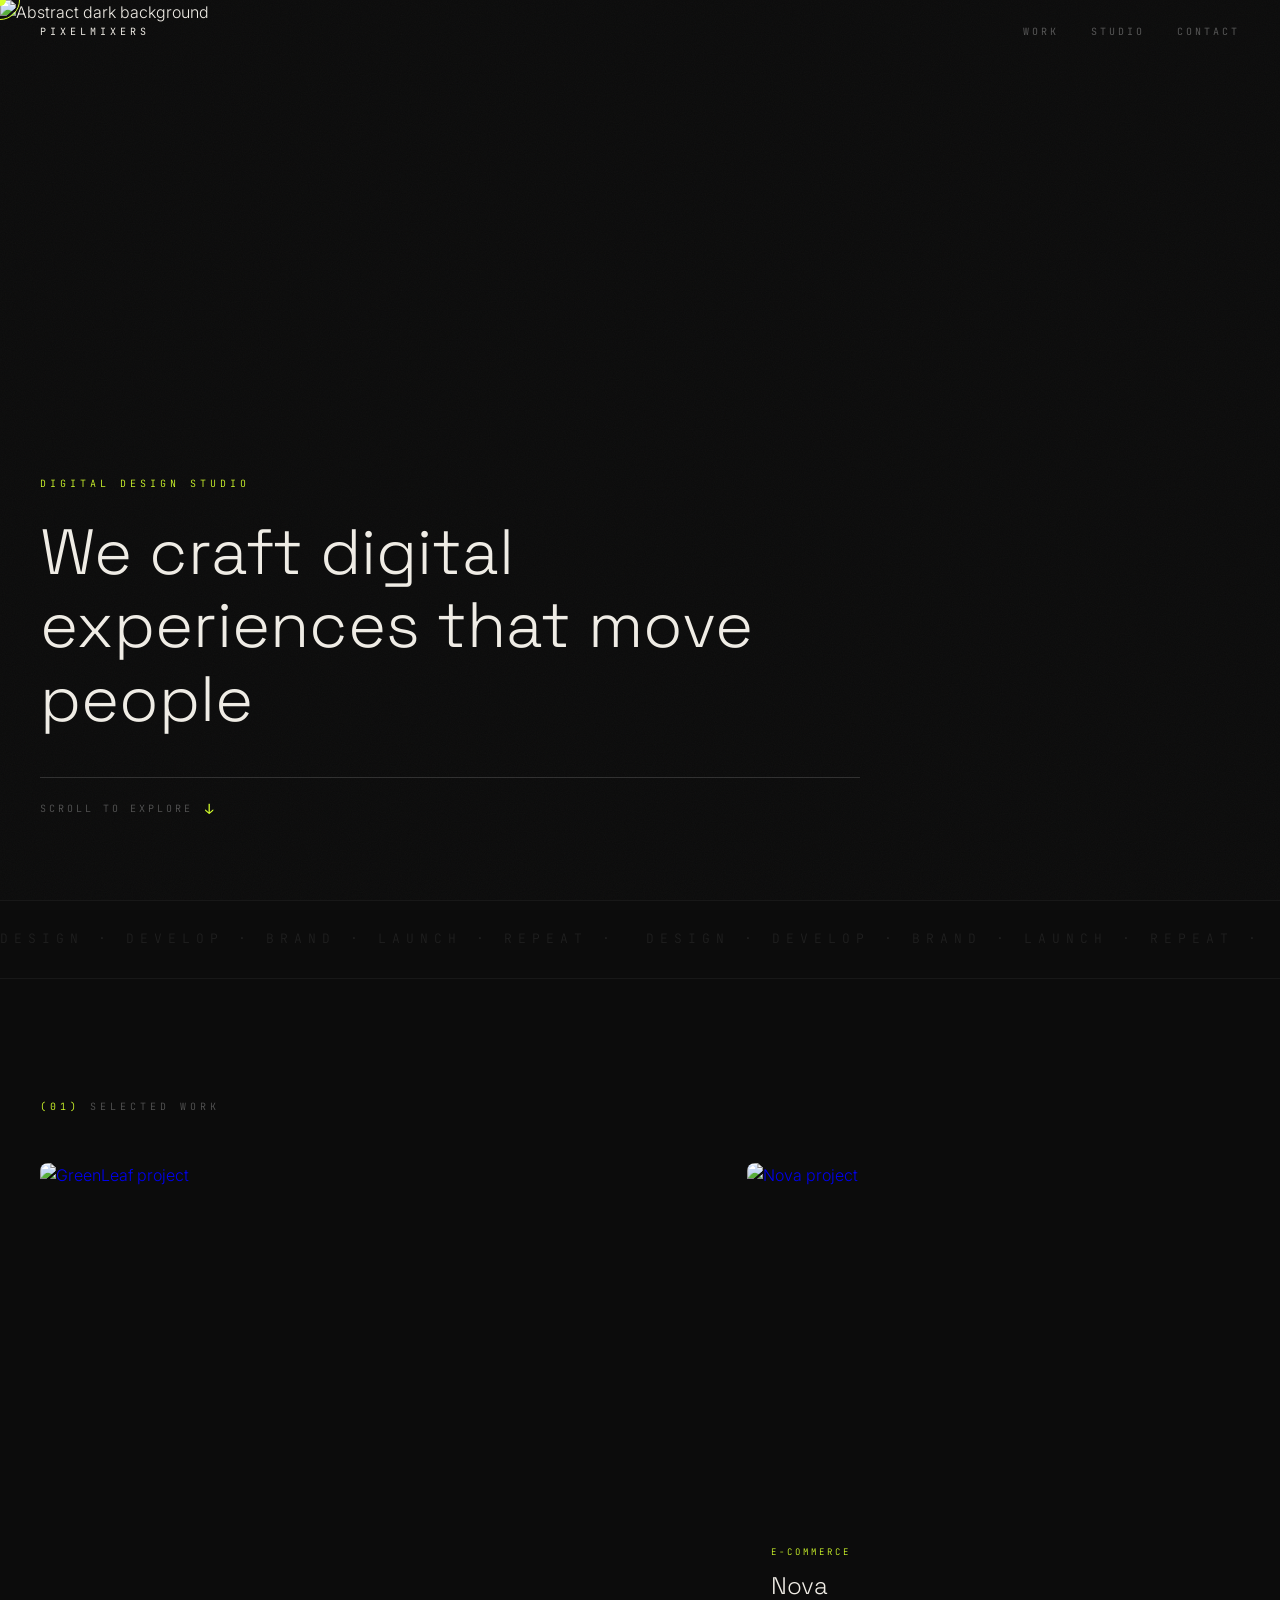
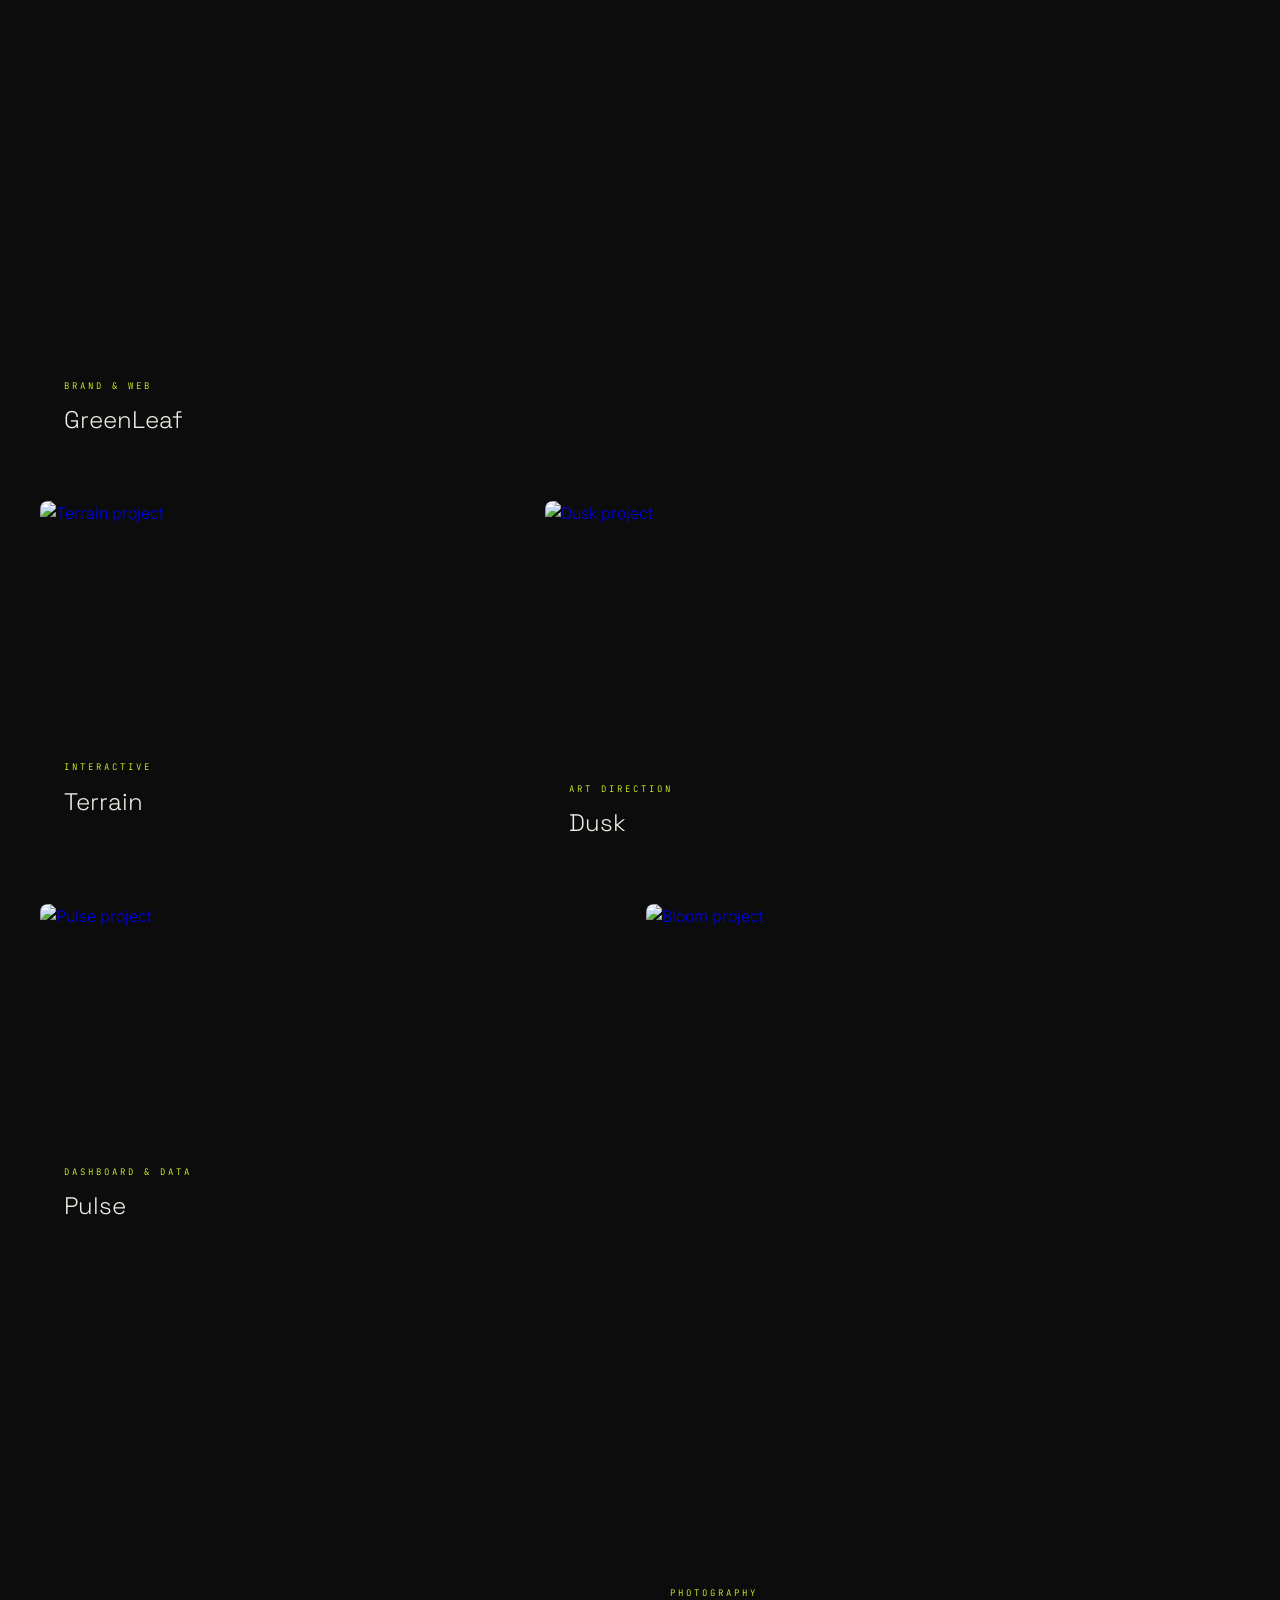
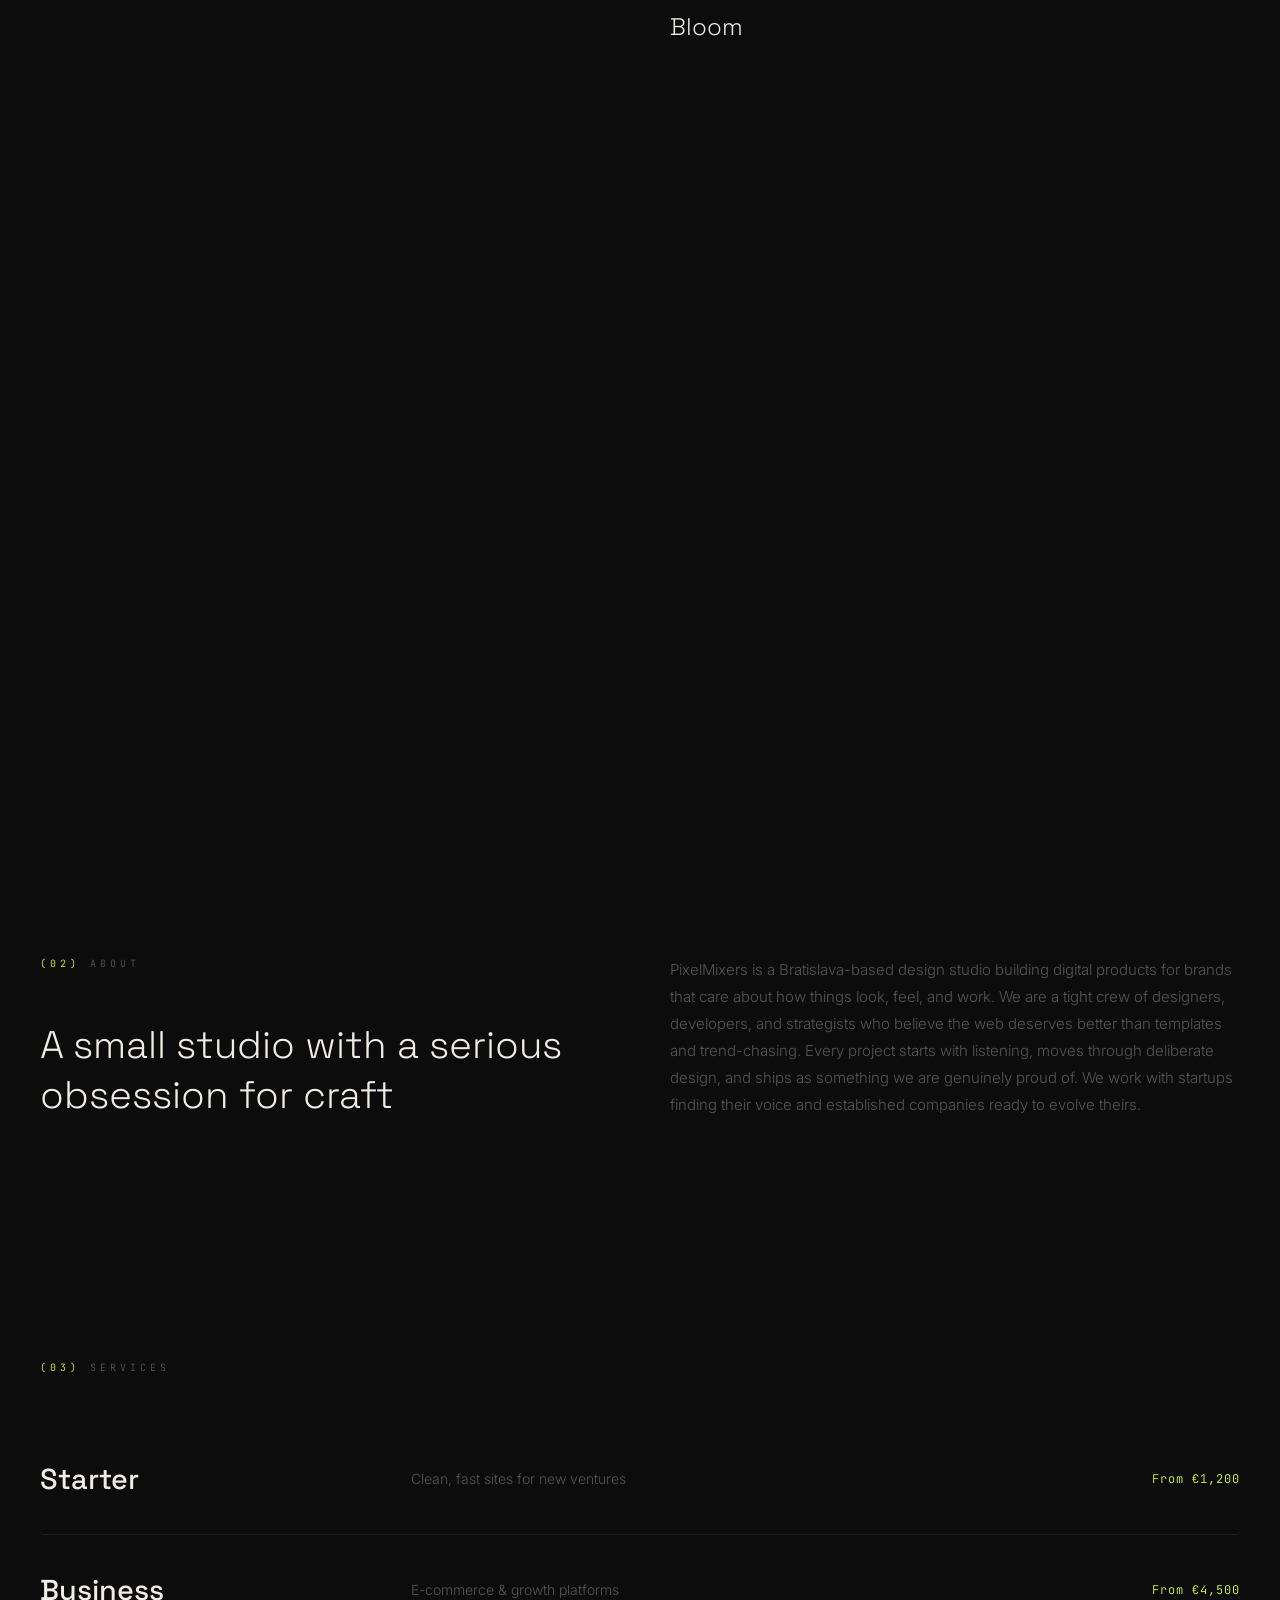
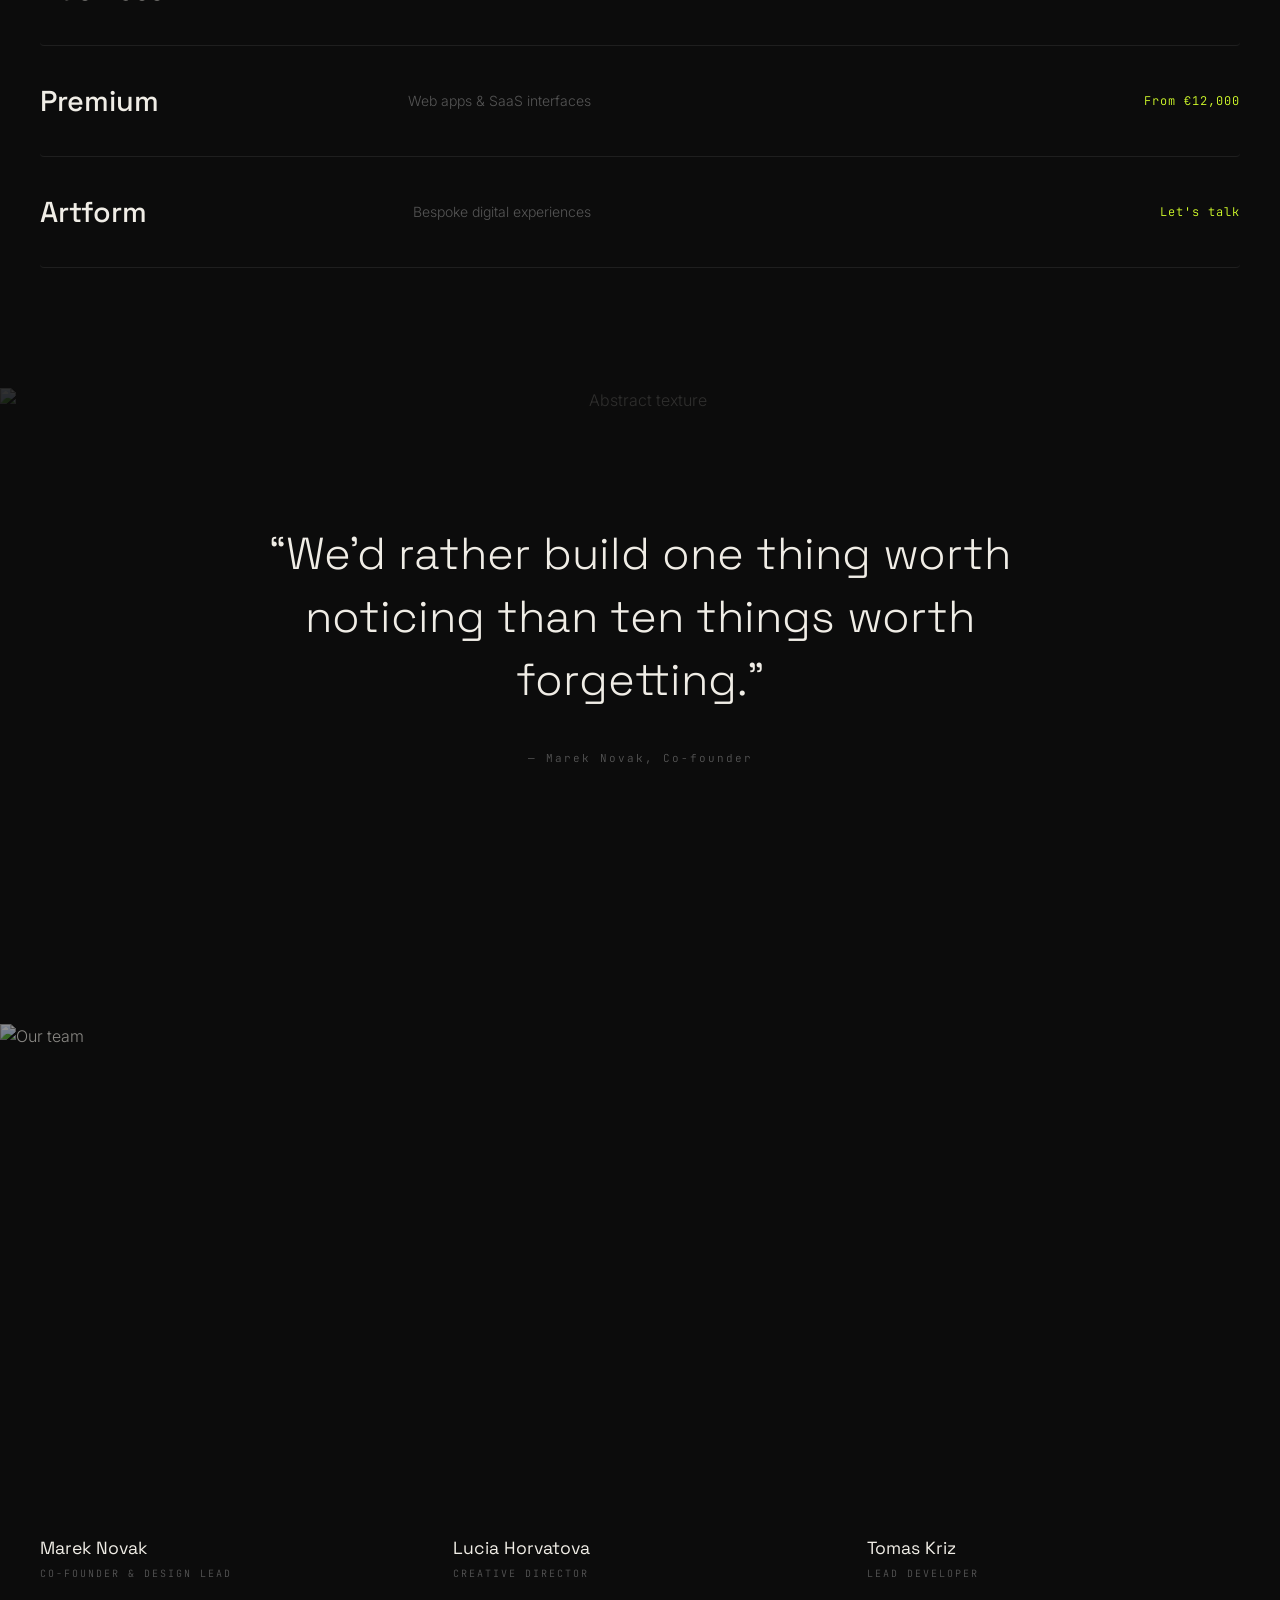
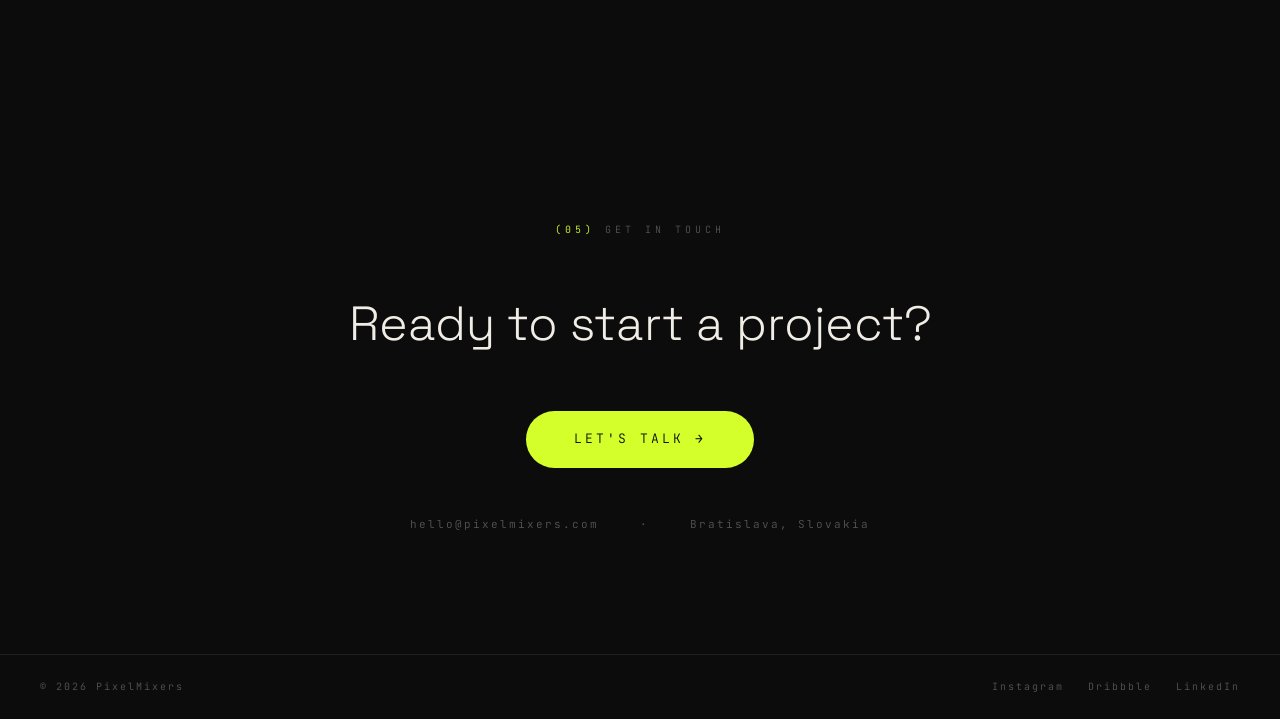
==== commit b710f689: "Artistic rebuild: image-heavy, gallery-centered, editorial design - Full-screen hero with Unsplash p" ====
--- a/index.html
+++ b/index.html
@@ -3,884 +3,928 @@
 <head>
 <meta charset="UTF-8">
 <meta name="viewport" content="width=device-width, initial-scale=1.0">
-<title>PixelMixers — Digital Studio for the Web</title>
+<title>PixelMixers — Digital Design Studio</title>
 <link rel="preconnect" href="https://fonts.googleapis.com">
 <link rel="preconnect" href="https://fonts.gstatic.com" crossorigin>
-<link href="https://fonts.googleapis.com/css2?family=Inter:wght@300;400&family=JetBrains+Mono:wght@400&family=Space+Grotesk:wght@400;500;700&display=swap" rel="stylesheet">
+<link href="https://fonts.googleapis.com/css2?family=Space+Grotesk:wght@300;400;500;700&family=Inter:wght@300;400&family=JetBrains+Mono:wght@300;400&display=swap" rel="stylesheet">
 <style>
-*, *::before, *::after { margin: 0; padding: 0; box-sizing: border-box; }
-
-::selection { background: #c4d764; color: #0a0a0a; }
+*, *::before, *::after {
+  margin: 0;
+  padding: 0;
+  box-sizing: border-box;
+}
+
+:root {
+  --bg: #0c0c0c;
+  --text: #f0ede6;
+  --accent: #d4ff2b;
+  --muted: rgba(255,255,255,0.3);
+  --mono: 'JetBrains Mono', monospace;
+  --sans: 'Space Grotesk', sans-serif;
+  --inter: 'Inter', sans-serif;
+}
+
+::selection {
+  background: var(--accent);
+  color: var(--bg);
+}
 
 html {
   scroll-behavior: smooth;
   scrollbar-width: thin;
-  scrollbar-color: #c4d764 #0a0a0a;
+  scrollbar-color: var(--accent) var(--bg);
 }
 
 ::-webkit-scrollbar { width: 6px; }
-::-webkit-scrollbar-track { background: #0a0a0a; }
-::-webkit-scrollbar-thumb { background: #c4d764; border-radius: 3px; }
+::-webkit-scrollbar-track { background: var(--bg); }
+::-webkit-scrollbar-thumb { background: var(--accent); border-radius: 3px; }
 
 body {
-  background: #0a0a0a;
-  color: #e8e8e0;
-  font-family: 'Inter', sans-serif;
+  background: var(--bg);
+  color: var(--text);
+  font-family: var(--inter);
   font-weight: 300;
+  line-height: 1.6;
   overflow-x: hidden;
-  -webkit-font-smoothing: antialiased;
-}
-
-/* ==================== NOISE OVERLAY ==================== */
-.noise {
+}
+
+/* NOISE OVERLAY */
+body::after {
+  content: '';
   position: fixed;
   top: 0; left: 0;
   width: 100%; height: 100%;
   pointer-events: none;
-  z-index: 9998;
-  opacity: 0.04;
+  z-index: 9999;
+  opacity: 0.03;
   background-image: url("data:image/svg+xml,%3Csvg viewBox='0 0 256 256' xmlns='http://www.w3.org/2000/svg'%3E%3Cfilter id='n'%3E%3CfeTurbulence type='fractalNoise' baseFrequency='0.9' numOctaves='4' stitchTiles='stitch'/%3E%3C/filter%3E%3Crect width='100%25' height='100%25' filter='url(%23n)'/%3E%3C/svg%3E");
   background-repeat: repeat;
-  background-size: 200px 200px;
-}
-
-/* ==================== CURSOR DOT ==================== */
+  background-size: 256px 256px;
+}
+
+/* CUSTOM CURSOR */
 .cursor-dot {
+  width: 12px; height: 12px;
+  background: var(--accent);
+  border-radius: 50%;
   position: fixed;
-  width: 8px; height: 8px;
-  background: #c4d764;
+  pointer-events: none;
+  z-index: 10000;
+  transform: translate(-50%, -50%);
+  transition: transform 0.1s ease;
+}
+
+.cursor-ring {
+  width: 40px; height: 40px;
+  border: 1px solid var(--accent);
   border-radius: 50%;
+  position: fixed;
   pointer-events: none;
-  z-index: 9999;
+  z-index: 10000;
   transform: translate(-50%, -50%);
-  transition: width 0.3s, height 0.3s, opacity 0.3s;
-  mix-blend-mode: difference;
-}
-
-/* ==================== NAV ==================== */
+  transition: width 0.3s ease, height 0.3s ease, border-color 0.3s ease;
+}
+
+.cursor-ring.expand {
+  width: 70px; height: 70px;
+  border-color: rgba(212,255,43,0.5);
+}
+
+@media (min-width: 769px) {
+  * { cursor: none !important; }
+}
+
+/* NAV */
 nav {
   position: fixed;
   top: 0; left: 0; right: 0;
+  z-index: 1000;
   display: flex;
   justify-content: space-between;
   align-items: center;
   padding: 24px 40px;
-  z-index: 100;
-  transition: background 0.4s, padding 0.4s;
+  transition: background 0.4s ease, backdrop-filter 0.4s ease;
 }
 
 nav.scrolled {
-  background: rgba(10, 10, 10, 0.9);
-  backdrop-filter: blur(12px);
-  padding: 16px 40px;
-}
-
-.nav-logo {
-  font-family: 'JetBrains Mono', monospace;
-  font-size: 11px;
-  letter-spacing: 0.2em;
+  background: rgba(12,12,12,0.85);
+  backdrop-filter: blur(20px);
+}
+
+nav .logo {
+  font-family: var(--mono);
+  font-size: 10px;
+  font-weight: 400;
   text-transform: uppercase;
-  color: #e8e8e0;
+  letter-spacing: 4px;
+  color: var(--text);
   text-decoration: none;
 }
 
-.nav-menu-btn {
-  font-family: 'JetBrains Mono', monospace;
-  font-size: 11px;
-  letter-spacing: 0.15em;
+nav .nav-links {
+  display: flex;
+  gap: 32px;
+}
+
+nav .nav-links a {
+  font-family: var(--mono);
+  font-size: 10px;
+  font-weight: 400;
   text-transform: uppercase;
-  color: #e8e8e0;
-  background: none;
-  border: none;
-  cursor: pointer;
-  padding: 8px 0;
+  letter-spacing: 3px;
+  color: var(--muted);
+  text-decoration: none;
+  transition: color 0.3s ease;
+}
+
+nav .nav-links a:hover {
+  color: var(--text);
+}
+
+/* HERO */
+.hero {
   position: relative;
-}
-
-.nav-menu-btn::after {
-  content: '';
+  width: 100%;
+  height: 100vh;
+  overflow: hidden;
+  display: flex;
+  align-items: flex-end;
+}
+
+.hero-bg {
   position: absolute;
-  bottom: 4px; left: 0;
-  width: 100%; height: 1px;
-  background: #c4d764;
-  transform: scaleX(0);
-  transform-origin: right;
-  transition: transform 0.4s cubic-bezier(0.16, 1, 0.3, 1);
-}
-
-.nav-menu-btn:hover::after {
-  transform: scaleX(1);
-  transform-origin: left;
-}
-
-/* ==================== FULLSCREEN MENU ==================== */
-.fullscreen-menu {
-  position: fixed;
   top: 0; left: 0;
   width: 100%; height: 100%;
-  background: #0a0a0a;
-  z-index: 99;
-  display: flex;
-  flex-direction: column;
-  justify-content: center;
-  align-items: flex-start;
-  padding: 80px 10vw;
-  opacity: 0;
-  pointer-events: none;
-  transition: opacity 0.5s cubic-bezier(0.16, 1, 0.3, 1);
-}
-
-.fullscreen-menu.open {
-  opacity: 1;
-  pointer-events: all;
-}
-
-.fullscreen-menu a {
-  font-family: 'Space Grotesk', sans-serif;
-  font-weight: 700;
-  font-size: clamp(3rem, 8vw, 6rem);
-  color: #e8e8e0;
-  text-decoration: none;
-  display: block;
-  line-height: 1.2;
-  transform: translateY(60px);
-  opacity: 0;
-  transition: transform 0.6s cubic-bezier(0.16, 1, 0.3, 1), opacity 0.6s cubic-bezier(0.16, 1, 0.3, 1), color 0.3s;
-}
-
-.fullscreen-menu.open a {
-  transform: translateY(0);
-  opacity: 1;
-}
-
-.fullscreen-menu.open a:nth-child(1) { transition-delay: 0.1s; }
-.fullscreen-menu.open a:nth-child(2) { transition-delay: 0.18s; }
-.fullscreen-menu.open a:nth-child(3) { transition-delay: 0.26s; }
-.fullscreen-menu.open a:nth-child(4) { transition-delay: 0.34s; }
-.fullscreen-menu.open a:nth-child(5) { transition-delay: 0.42s; }
-
-.fullscreen-menu a:hover {
-  color: #c4d764;
-}
-
-.menu-footer {
+  object-fit: cover;
+}
+
+.hero-overlay {
   position: absolute;
-  bottom: 40px;
-  left: 10vw;
-  font-family: 'JetBrains Mono', monospace;
-  font-size: 11px;
-  color: #555;
-  letter-spacing: 0.1em;
-}
-
-/* ==================== HERO ==================== */
-.hero {
-  position: relative;
-  min-height: 100vh;
-  display: flex;
-  flex-direction: column;
-  justify-content: center;
-  padding: 0 40px;
-  overflow: hidden;
-}
-
-.hero-blob {
-  position: absolute;
-  top: 50%; left: 50%;
-  width: 60vw; height: 60vw;
-  max-width: 800px; max-height: 800px;
-  transform: translate(-50%, -50%);
-  background: radial-gradient(circle at 30% 40%, #c4d764 0%, #2a3a00 40%, transparent 70%);
-  filter: blur(80px);
-  opacity: 0.3;
-  animation: blobMove 15s ease-in-out infinite;
-  pointer-events: none;
-}
-
-@keyframes blobMove {
-  0%, 100% { transform: translate(-50%, -50%) scale(1); }
-  25% { transform: translate(-40%, -55%) scale(1.1); }
-  50% { transform: translate(-55%, -45%) scale(0.95); }
-  75% { transform: translate(-45%, -50%) scale(1.05); }
-}
-
-.hero-text {
+  top: 0; left: 0;
+  width: 100%; height: 100%;
+  background: linear-gradient(to bottom, transparent 30%, rgba(12,12,12,0.85) 100%);
+}
+
+.hero-content {
   position: relative;
   z-index: 2;
-}
-
-.hero-text h1 {
-  font-family: 'Space Grotesk', sans-serif;
-  font-weight: 700;
-  font-size: clamp(8rem, 19vw, 22rem);
-  line-height: 0.85;
-  color: #e8e8e0;
-  mix-blend-mode: difference;
-  margin-left: -0.06em;
-  user-select: none;
-}
-
-.hero-text h1 span {
-  display: block;
-}
-
-.hero-subtitle {
-  font-family: 'Inter', sans-serif;
-  font-weight: 300;
-  font-size: clamp(14px, 1.4vw, 18px);
-  color: #888;
-  margin-top: 40px;
-  letter-spacing: 0.02em;
-}
-
-.hero-bottom {
-  position: absolute;
-  bottom: 0; left: 0; right: 0;
-  padding: 0 40px 40px;
-  display: flex;
-  justify-content: space-between;
-  align-items: flex-end;
-}
-
-.hero-line {
-  position: absolute;
-  bottom: 0; left: 0; right: 0;
-  height: 1px;
-  background: rgba(255,255,255,0.08);
-}
-
-.scroll-indicator {
-  font-family: 'JetBrains Mono', monospace;
+  padding: 0 40px 80px;
+  max-width: 900px;
+}
+
+.hero-label {
+  font-family: var(--mono);
   font-size: 10px;
   text-transform: uppercase;
-  letter-spacing: 0.2em;
-  color: #555;
+  letter-spacing: 4px;
+  color: var(--accent);
+  margin-bottom: 24px;
+}
+
+.hero h1 {
+  font-family: var(--sans);
+  font-weight: 300;
+  font-size: clamp(2rem, 5vw, 4.5rem);
+  line-height: 1.15;
+  color: var(--text);
+  margin-bottom: 40px;
+}
+
+.hero-scroll {
   display: flex;
   align-items: center;
-  gap: 10px;
-}
-
-.scroll-indicator::before {
-  content: '';
-  width: 20px; height: 1px;
-  background: #555;
-  display: block;
-}
-
-/* ==================== MARQUEE ==================== */
+  gap: 12px;
+  border-top: 1px solid rgba(255,255,255,0.15);
+  padding-top: 20px;
+}
+
+.hero-scroll span {
+  font-family: var(--mono);
+  font-size: 10px;
+  text-transform: uppercase;
+  letter-spacing: 3px;
+  color: var(--muted);
+}
+
+.hero-scroll .arrow {
+  display: inline-block;
+  animation: bobDown 1.5s ease-in-out infinite;
+  color: var(--accent);
+  font-size: 14px;
+}
+
+@keyframes bobDown {
+  0%, 100% { transform: translateY(0); }
+  50% { transform: translateY(6px); }
+}
+
+/* MARQUEE STRIP */
 .marquee-strip {
-  border-top: 1px solid rgba(255,255,255,0.06);
-  border-bottom: 1px solid rgba(255,255,255,0.06);
   overflow: hidden;
-  padding: 14px 0;
-  position: relative;
+  padding: 28px 0;
+  border-top: 1px solid rgba(255,255,255,0.05);
+  border-bottom: 1px solid rgba(255,255,255,0.05);
 }
 
 .marquee-track {
   display: flex;
   width: max-content;
-  animation: marqueeScroll 30s linear infinite;
+  animation: marquee 20s linear infinite;
 }
 
 .marquee-track span {
-  font-family: 'JetBrains Mono', monospace;
-  font-size: 11px;
+  font-family: var(--mono);
+  font-size: 13px;
   text-transform: uppercase;
-  letter-spacing: 0.2em;
-  color: rgba(255,255,255,0.12);
+  letter-spacing: 6px;
+  color: rgba(255,255,255,0.08);
   white-space: nowrap;
-  padding-right: 4px;
-}
-
-@keyframes marqueeScroll {
+  padding-right: 16px;
+}
+
+@keyframes marquee {
   0% { transform: translateX(0); }
   100% { transform: translateX(-50%); }
 }
 
-/* ==================== ABOUT ==================== */
-.about {
-  padding: 16vh 40px 12vh;
+/* SECTION LABEL */
+.section-label {
+  font-family: var(--mono);
+  font-size: 10px;
+  text-transform: uppercase;
+  letter-spacing: 4px;
+  color: var(--muted);
+  margin-bottom: 48px;
+}
+
+.section-label em {
+  font-style: normal;
+  color: var(--accent);
+}
+
+/* GALLERY */
+.gallery-section {
+  padding: 120px 40px;
+}
+
+.gallery-grid {
   display: grid;
-  grid-template-columns: 1fr 1.8fr;
+  grid-template-columns: repeat(12, 1fr);
+  gap: 12px;
+}
+
+.gallery-item {
+  position: relative;
+  border-radius: 8px;
+  overflow: hidden;
+  display: block;
+  text-decoration: none;
+}
+
+.gallery-item img {
+  width: 100%; height: 100%;
+  object-fit: cover;
+  display: block;
+  transition: transform 0.6s ease;
+}
+
+.gallery-item::after {
+  content: '';
+  position: absolute;
+  bottom: 0; left: 0; right: 0;
+  height: 60%;
+  background: linear-gradient(to top, rgba(12,12,12,0.75) 0%, transparent 100%);
+  pointer-events: none;
+  transition: opacity 0.4s ease;
+}
+
+.gallery-item:hover img {
+  transform: scale(1.03);
+}
+
+.gallery-item:hover::after {
+  opacity: 0.6;
+}
+
+.gallery-item .item-info {
+  position: absolute;
+  bottom: 0; left: 0; right: 0;
+  padding: 24px;
+  z-index: 2;
+  transition: transform 0.4s ease;
+}
+
+.gallery-item:hover .item-info {
+  transform: translateY(-5px);
+}
+
+.gallery-item .item-cat {
+  font-family: var(--mono);
+  font-size: 9px;
+  text-transform: uppercase;
+  letter-spacing: 3px;
+  color: var(--accent);
+  margin-bottom: 8px;
+}
+
+.gallery-item .item-name {
+  font-family: var(--sans);
+  font-weight: 300;
+  font-size: 1.5rem;
+  color: var(--text);
+}
+
+.gallery-item .item-view {
+  font-family: var(--mono);
+  font-size: 10px;
+  text-transform: uppercase;
+  letter-spacing: 2px;
+  color: var(--accent);
+  margin-top: 10px;
+  opacity: 0;
+  transform: translateY(8px);
+  transition: opacity 0.3s ease 0.1s, transform 0.3s ease 0.1s;
+}
+
+.gallery-item:hover .item-view {
+  opacity: 1;
+  transform: translateY(0);
+}
+
+.gi-1 { grid-column: 1 / 8; aspect-ratio: 3/4; }
+.gi-2 { grid-column: 8 / 13; aspect-ratio: 1/1; }
+.gi-3 { grid-column: 1 / 6; aspect-ratio: 4/3; }
+.gi-4 { grid-column: 6 / 13; aspect-ratio: 16/9; }
+.gi-5 { grid-column: 1 / 7; aspect-ratio: 16/10; }
+.gi-6 { grid-column: 7 / 13; aspect-ratio: 3/4; }
+
+/* ABOUT */
+.about-section {
+  padding: 120px 0;
+}
+
+.about-img-wrap {
+  width: 100%;
+  height: 60vh;
+  overflow: hidden;
+  position: relative;
+}
+
+.about-img-wrap img {
+  width: 100%; height: 120%;
+  object-fit: cover;
+  position: relative;
+  top: 0;
+  will-change: transform;
+}
+
+.about-content {
+  display: grid;
+  grid-template-columns: 1fr 1fr;
+  gap: 60px;
+  padding: 80px 40px 0;
+}
+
+.about-content h2 {
+  font-family: var(--sans);
+  font-weight: 300;
+  font-size: clamp(1.5rem, 3vw, 2.5rem);
+  line-height: 1.3;
+  color: var(--text);
+}
+
+.about-content p {
+  color: var(--muted);
+  font-size: 15px;
+  line-height: 1.8;
+}
+
+/* SERVICES */
+.services-section {
+  padding: 120px 40px;
+}
+
+.service-row {
+  display: grid;
+  grid-template-columns: 1fr 2fr auto;
+  align-items: center;
+  padding: 32px 0;
+  border-bottom: 1px solid rgba(255,255,255,0.08);
+  transition: background 0.3s ease, padding 0.3s ease;
+  border-radius: 4px;
+}
+
+.service-row:first-of-type {
+  border-top: 1px solid rgba(255,255,255,0.08);
+}
+
+.service-row:hover {
+  background: rgba(255,255,255,0.03);
+  padding-left: 16px;
+  padding-right: 16px;
+}
+
+.service-name {
+  font-family: var(--sans);
+  font-weight: 500;
+  font-size: 1.8rem;
+  color: var(--text);
+}
+
+.service-desc {
+  font-family: var(--inter);
+  font-weight: 300;
+  font-size: 14px;
+  color: var(--muted);
+}
+
+.service-price {
+  font-family: var(--mono);
+  font-size: 12px;
+  color: var(--accent);
+  letter-spacing: 1px;
+  white-space: nowrap;
+}
+
+/* PHILOSOPHY */
+.philosophy-section {
+  position: relative;
+  padding: 15vh 40px;
+  text-align: center;
+  overflow: hidden;
+}
+
+.philosophy-bg {
+  position: absolute;
+  top: 0; left: 0;
+  width: 100%; height: 100%;
+  object-fit: cover;
+  opacity: 0.15;
+}
+
+.philosophy-section blockquote {
+  position: relative;
+  z-index: 2;
+  font-family: var(--sans);
+  font-weight: 300;
+  font-size: clamp(1.5rem, 3.5vw, 3rem);
+  line-height: 1.4;
+  color: var(--text);
+  max-width: 900px;
+  margin: 0 auto 32px;
+}
+
+.philosophy-section cite {
+  position: relative;
+  z-index: 2;
+  font-family: var(--mono);
+  font-size: 11px;
+  font-style: normal;
+  color: var(--muted);
+  letter-spacing: 2px;
+}
+
+/* TEAM */
+.team-section {
+  padding: 120px 0;
+}
+
+.team-img-wrap {
+  width: 100%;
+  height: 50vh;
+  overflow: hidden;
+  position: relative;
+}
+
+.team-img-wrap img {
+  width: 100%; height: 100%;
+  object-fit: cover;
+}
+
+.team-img-wrap::after {
+  content: '';
+  position: absolute;
+  top: 0; left: 0;
+  width: 100%; height: 100%;
+  background: rgba(12,12,12,0.45);
+}
+
+.team-members {
+  display: grid;
+  grid-template-columns: repeat(3, 1fr);
   gap: 40px;
-  align-items: start;
-  max-width: 1400px;
-  margin-left: auto;
-}
-
-.about-number {
-  font-family: 'Space Grotesk', sans-serif;
-  font-weight: 700;
-  font-size: clamp(5rem, 10vw, 10rem);
-  color: rgba(255,255,255,0.04);
-  line-height: 1;
-  user-select: none;
-}
-
-.about-content h2 {
-  font-family: 'Space Grotesk', sans-serif;
-  font-weight: 700;
-  font-size: clamp(2rem, 3.5vw, 3.5rem);
-  color: #e8e8e0;
-  margin-bottom: 32px;
-  line-height: 1.15;
-}
-
-.about-content p {
-  color: #777;
-  line-height: 1.75;
-  font-size: 15px;
-  max-width: 520px;
-  margin-bottom: 20px;
-}
-
-/* ==================== WORK ==================== */
-.work {
-  padding: 12vh 0;
-}
-
-.work-header {
+  padding: 60px 40px 0;
+}
+
+.team-member .t-name {
+  font-family: var(--sans);
+  font-weight: 400;
+  font-size: 1.1rem;
+  color: var(--text);
+  margin-bottom: 4px;
+}
+
+.team-member .t-role {
+  font-family: var(--mono);
+  font-size: 10px;
+  text-transform: uppercase;
+  letter-spacing: 2px;
+  color: var(--muted);
+}
+
+/* CONTACT */
+.contact-section {
+  padding: 120px 40px;
+  text-align: center;
+}
+
+.contact-section h2 {
+  font-family: var(--sans);
+  font-weight: 300;
+  font-size: clamp(1.8rem, 4vw, 3rem);
+  color: var(--text);
+  margin-bottom: 48px;
+}
+
+.contact-btn {
+  display: inline-block;
+  font-family: var(--mono);
+  font-size: 13px;
+  text-transform: uppercase;
+  letter-spacing: 3px;
+  color: var(--bg);
+  background: var(--accent);
+  padding: 18px 48px;
+  border: none;
+  border-radius: 50px;
+  text-decoration: none;
+  transition: transform 0.3s ease, box-shadow 0.3s ease;
+}
+
+.contact-btn:hover {
+  transform: translateY(-2px);
+  box-shadow: 0 8px 30px rgba(212,255,43,0.25);
+}
+
+.contact-meta {
+  margin-top: 48px;
+  font-family: var(--mono);
+  font-size: 11px;
+  color: var(--muted);
+  letter-spacing: 2px;
+}
+
+.contact-meta span {
+  margin: 0 16px;
+}
+
+/* FOOTER */
+footer {
   display: flex;
   justify-content: space-between;
-  align-items: flex-end;
-  padding: 0 40px;
-  margin-bottom: 48px;
-}
-
-.work-header h2 {
-  font-family: 'JetBrains Mono', monospace;
-  font-size: 11px;
-  text-transform: uppercase;
-  letter-spacing: 0.2em;
-  color: #555;
-}
-
-.work-scroll {
+  align-items: center;
+  padding: 24px 40px;
+  border-top: 1px solid rgba(255,255,255,0.08);
+}
+
+footer span, footer a {
+  font-family: var(--mono);
+  font-size: 10px;
+  color: var(--muted);
+  text-decoration: none;
+  letter-spacing: 2px;
+}
+
+footer .socials {
   display: flex;
-  gap: 20px;
-  overflow-x: auto;
-  scroll-snap-type: x mandatory;
-  padding: 0 40px 32px;
-  cursor: grab;
-  -ms-overflow-style: none;
-  scrollbar-width: none;
-}
-
-.work-scroll::-webkit-scrollbar { display: none; }
-.work-scroll:active { cursor: grabbing; }
-
-.work-card {
-  flex-shrink: 0;
-  width: clamp(280px, 32vw, 420px);
-  height: 60vh;
-  min-height: 400px;
-  border-radius: 6px;
-  overflow: hidden;
-  position: relative;
-  scroll-snap-align: start;
-}
-
-.work-card-bg {
-  width: 100%; height: 100%;
-  transition: transform 0.6s cubic-bezier(0.16, 1, 0.3, 1);
-}
-
-.work-card:hover .work-card-bg {
-  transform: scale(1.05);
-}
-
-.work-card-info {
-  position: absolute;
-  bottom: 0; left: 0; right: 0;
-  padding: 28px;
-  transform: translateY(8px);
-  transition: transform 0.5s cubic-bezier(0.16, 1, 0.3, 1);
-}
-
-.work-card:hover .work-card-info {
-  transform: translateY(0);
-}
-
-.work-card-name {
-  font-family: 'Space Grotesk', sans-serif;
-  font-weight: 700;
-  font-size: clamp(1.6rem, 2.5vw, 2.2rem);
-  color: #fff;
-}
-
-.work-card-tag {
-  font-family: 'JetBrains Mono', monospace;
-  font-size: 10px;
-  text-transform: uppercase;
-  letter-spacing: 0.15em;
-  color: rgba(255,255,255,0.5);
-  margin-top: 6px;
-}
-
-.work-link {
-  display: block;
-  padding: 40px 40px 0;
-  font-family: 'Space Grotesk', sans-serif;
-  font-weight: 500;
-  font-size: 15px;
-  color: #e8e8e0;
-  text-decoration: none;
-  transition: color 0.3s;
-}
-
-.work-link:hover { color: #c4d764; }
-
-/* ==================== SERVICES ==================== */
-.services {
-  padding: 14vh 40px;
-}
-
-.services-label {
-  font-family: 'JetBrains Mono', monospace;
-  font-size: 11px;
-  text-transform: uppercase;
-  letter-spacing: 0.2em;
-  color: #555;
-  margin-bottom: 48px;
-}
-
-.service-item {
-  display: flex;
-  align-items: baseline;
-  gap: 32px;
-  border-top: 1px solid rgba(255,255,255,0.06);
-  padding: 20px 0;
-  cursor: default;
-  transition: padding-left 0.5s cubic-bezier(0.16, 1, 0.3, 1);
-}
-
-.service-item:last-child {
-  border-bottom: 1px solid rgba(255,255,255,0.06);
-}
-
-.service-item:hover {
-  padding-left: 20px;
-}
-
-.service-name {
-  font-family: 'Space Grotesk', sans-serif;
-  font-weight: 700;
-  font-size: clamp(3rem, 9vw, 9rem);
-  line-height: 1.05;
-  color: #e8e8e0;
-  transition: color 0.4s;
-  white-space: nowrap;
-}
-
-.service-item:hover .service-name {
-  color: #c4d764;
-}
-
-.service-desc {
-  font-family: 'Inter', sans-serif;
-  font-weight: 300;
-  font-size: 14px;
-  color: #666;
-  max-width: 260px;
+  gap: 24px;
+}
+
+footer a:hover {
+  color: var(--text);
+}
+
+/* REVEAL ANIMATIONS */
+.reveal {
   opacity: 0;
-  transform: translateY(6px);
-  transition: opacity 0.4s, transform 0.4s;
-  flex-shrink: 0;
-}
-
-.service-item:hover .service-desc {
+  transform: translateY(40px);
+  transition: opacity 0.8s ease-out, transform 0.8s ease-out;
+}
+
+.reveal.visible {
   opacity: 1;
   transform: translateY(0);
 }
 
-/* ==================== PHILOSOPHY ==================== */
-.philosophy {
-  padding: 14vh 40px;
-  max-width: 1000px;
-  margin: 0 auto;
-  text-align: center;
-}
-
-.philosophy-line {
-  width: 100%; height: 1px;
-  background: rgba(255,255,255,0.06);
-}
-
-.philosophy blockquote {
-  font-family: 'Space Grotesk', sans-serif;
-  font-weight: 700;
-  font-size: clamp(1.5rem, 3vw, 2.8rem);
-  line-height: 1.35;
-  color: #e8e8e0;
-  padding: 64px 0;
-}
-
-/* ==================== TEAM ==================== */
-.team {
-  padding: 12vh 40px;
-  max-width: 900px;
-}
-
-.team-label {
-  font-family: 'JetBrains Mono', monospace;
-  font-size: 11px;
-  text-transform: uppercase;
-  letter-spacing: 0.2em;
-  color: #555;
-  margin-bottom: 48px;
-}
-
-.team-member {
-  display: flex;
-  align-items: baseline;
-  gap: 20px;
-  padding: 20px 0;
-  border-top: 1px solid rgba(255,255,255,0.06);
-}
-
-.team-member:last-child {
-  border-bottom: 1px solid rgba(255,255,255,0.06);
-}
-
-.team-name {
-  font-family: 'Space Grotesk', sans-serif;
-  font-weight: 500;
-  font-size: 1.5rem;
-  color: #e8e8e0;
-}
-
-.team-role {
-  font-family: 'JetBrains Mono', monospace;
-  font-size: 11px;
-  color: #555;
-  letter-spacing: 0.1em;
-}
-
-/* ==================== FOOTER ==================== */
-footer {
-  padding: 16vh 40px 48px;
-}
-
-.footer-cta {
-  font-family: 'Space Grotesk', sans-serif;
-  font-weight: 700;
-  font-size: clamp(3rem, 7vw, 8rem);
-  line-height: 1;
-  color: #e8e8e0;
-  margin-bottom: 32px;
-}
-
-.footer-email {
-  font-family: 'Inter', sans-serif;
-  font-weight: 300;
-  font-size: clamp(16px, 2vw, 22px);
-  color: #c4d764;
-  text-decoration: none;
-  transition: opacity 0.3s;
-}
-
-.footer-email:hover { opacity: 0.7; }
-
-.footer-meta {
-  font-family: 'JetBrains Mono', monospace;
-  font-size: 11px;
-  color: #444;
-  margin-top: 16px;
-  letter-spacing: 0.05em;
-}
-
-.footer-bottom {
-  margin-top: 80px;
-  padding-top: 20px;
-  border-top: 1px solid rgba(255,255,255,0.06);
-  font-family: 'JetBrains Mono', monospace;
-  font-size: 10px;
-  color: #333;
-  letter-spacing: 0.1em;
-}
-
-/* ==================== SCROLL REVEAL ==================== */
-[data-reveal] {
-  opacity: 0;
-  transform: translateY(32px);
-  transition: opacity 0.8s cubic-bezier(0.16, 1, 0.3, 1), transform 0.8s cubic-bezier(0.16, 1, 0.3, 1);
-}
-
-[data-reveal].revealed {
-  opacity: 1;
-  transform: translateY(0);
-}
-
-/* ==================== RESPONSIVE ==================== */
+/* MOBILE */
 @media (max-width: 768px) {
+  .cursor-dot, .cursor-ring { display: none; }
+
   nav { padding: 16px 20px; }
-  nav.scrolled { padding: 12px 20px; }
-  .hero { padding: 0 20px; }
-  .hero-bottom { padding: 0 20px 28px; }
-  .about {
+  nav .nav-links { gap: 16px; }
+  nav .nav-links a { font-size: 9px; letter-spacing: 2px; }
+
+  .hero-content { padding: 0 20px 60px; }
+
+  .gallery-section { padding: 80px 20px; }
+  .gallery-grid { grid-template-columns: 1fr; }
+  .gi-1,.gi-2,.gi-3,.gi-4,.gi-5,.gi-6 {
+    grid-column: 1 / -1;
+    aspect-ratio: 4/3;
+  }
+
+  .about-content {
     grid-template-columns: 1fr;
-    padding: 10vh 20px 8vh;
-    margin-left: 0;
-    max-width: 100%;
+    gap: 32px;
+    padding: 40px 20px 0;
   }
-  .about-number { font-size: 5rem; }
-  .work-header { padding: 0 20px; }
-  .work-scroll { padding: 0 20px 24px; }
-  .work-card { width: 80vw; height: 50vh; }
-  .services { padding: 10vh 20px; }
-  .service-desc { display: none; }
-  .philosophy { padding: 10vh 20px; }
-  .team { padding: 8vh 20px; }
-  footer { padding: 10vh 20px 32px; }
-  .cursor-dot { display: none; }
+
+  .services-section { padding: 80px 20px; }
+  .service-row {
+    grid-template-columns: 1fr;
+    gap: 8px;
+  }
+  .service-price { justify-self: start; }
+
+  .team-members {
+    grid-template-columns: 1fr;
+    padding: 40px 20px 0;
+  }
+
+  .contact-section { padding: 80px 20px; }
+
+  footer { padding: 20px; flex-direction: column; gap: 12px; }
 }
 </style>
 </head>
 <body>
 
-<!-- Noise overlay -->
-<div class="noise"></div>
-
-<!-- Cursor dot -->
+<!-- CUSTOM CURSOR -->
 <div class="cursor-dot"></div>
-
-<!-- Nav -->
+<div class="cursor-ring"></div>
+
+<!-- NAV -->
 <nav>
-  <a href="#" class="nav-logo">PIXELMIXERS</a>
-  <button class="nav-menu-btn" id="menuToggle">MENU</button>
+  <a href="#" class="logo">PixelMixers</a>
+  <div class="nav-links">
+    <a href="#work">Work</a>
+    <a href="#studio">Studio</a>
+    <a href="#contact">Contact</a>
+  </div>
 </nav>
 
-<!-- Fullscreen menu -->
-<div class="fullscreen-menu" id="fullscreenMenu">
-  <a href="#about">About</a>
-  <a href="#work">Work</a>
-  <a href="#services">Services</a>
-  <a href="#team">Team</a>
-  <a href="#contact">Contact</a>
-  <div class="menu-footer">Bratislava, SK &mdash; Est. 2018</div>
-</div>
-
-<!-- Hero -->
+<!-- HERO -->
 <section class="hero">
-  <div class="hero-blob"></div>
-  <div class="hero-text">
-    <h1><span>PIXEL</span><span>MIXERS</span></h1>
-    <p class="hero-subtitle">Digital studio for the web</p>
-  </div>
-  <div class="hero-bottom">
-    <div class="scroll-indicator">Scroll</div>
-    <div class="hero-line"></div>
+  <img class="hero-bg" src="https://images.unsplash.com/photo-1550745165-9bc0b252726f?w=1920&q=80" alt="Abstract dark background" loading="lazy">
+  <div class="hero-overlay"></div>
+  <div class="hero-content">
+    <div class="hero-label">Digital Design Studio</div>
+    <h1>We craft digital experiences that move people</h1>
+    <div class="hero-scroll">
+      <span>Scroll to explore</span>
+      <span class="arrow">&#8595;</span>
+    </div>
   </div>
 </section>
 
-<!-- Marquee -->
+<!-- MARQUEE -->
 <div class="marquee-strip">
   <div class="marquee-track">
-    <span>WEB DESIGN &middot; DEVELOPMENT &middot; E-COMMERCE &middot; BRANDING &middot; ARTFORMS &middot;&nbsp;</span>
-    <span>WEB DESIGN &middot; DEVELOPMENT &middot; E-COMMERCE &middot; BRANDING &middot; ARTFORMS &middot;&nbsp;</span>
-    <span>WEB DESIGN &middot; DEVELOPMENT &middot; E-COMMERCE &middot; BRANDING &middot; ARTFORMS &middot;&nbsp;</span>
-    <span>WEB DESIGN &middot; DEVELOPMENT &middot; E-COMMERCE &middot; BRANDING &middot; ARTFORMS &middot;&nbsp;</span>
-    <span>WEB DESIGN &middot; DEVELOPMENT &middot; E-COMMERCE &middot; BRANDING &middot; ARTFORMS &middot;&nbsp;</span>
-    <span>WEB DESIGN &middot; DEVELOPMENT &middot; E-COMMERCE &middot; BRANDING &middot; ARTFORMS &middot;&nbsp;</span>
+    <span>DESIGN &middot; DEVELOP &middot; BRAND &middot; LAUNCH &middot; REPEAT &middot;&nbsp;</span>
+    <span>DESIGN &middot; DEVELOP &middot; BRAND &middot; LAUNCH &middot; REPEAT &middot;&nbsp;</span>
+    <span>DESIGN &middot; DEVELOP &middot; BRAND &middot; LAUNCH &middot; REPEAT &middot;&nbsp;</span>
+    <span>DESIGN &middot; DEVELOP &middot; BRAND &middot; LAUNCH &middot; REPEAT &middot;&nbsp;</span>
+    <span>DESIGN &middot; DEVELOP &middot; BRAND &middot; LAUNCH &middot; REPEAT &middot;&nbsp;</span>
+    <span>DESIGN &middot; DEVELOP &middot; BRAND &middot; LAUNCH &middot; REPEAT &middot;&nbsp;</span>
+    <span>DESIGN &middot; DEVELOP &middot; BRAND &middot; LAUNCH &middot; REPEAT &middot;&nbsp;</span>
+    <span>DESIGN &middot; DEVELOP &middot; BRAND &middot; LAUNCH &middot; REPEAT &middot;&nbsp;</span>
   </div>
 </div>
 
-<!-- About -->
-<section class="about" id="about">
-  <div class="about-number" data-reveal>(01)</div>
+<!-- GALLERY -->
+<section class="gallery-section" id="work">
+  <div class="section-label reveal"><em>(01)</em> Selected Work</div>
+  <div class="gallery-grid">
+
+    <a href="#" class="gallery-item gi-1 reveal">
+      <img src="https://images.unsplash.com/photo-1441974231531-c6227db76b6e?w=800&q=80" alt="GreenLeaf project" loading="lazy">
+      <div class="item-info">
+        <div class="item-cat">Brand &amp; Web</div>
+        <div class="item-name">GreenLeaf</div>
+        <div class="item-view">View project &rarr;</div>
+      </div>
+    </a>
+
+    <a href="#" class="gallery-item gi-2 reveal">
+      <img src="https://images.unsplash.com/photo-1558618666-fcd25c85f82e?w=800&q=80" alt="Nova project" loading="lazy">
+      <div class="item-info">
+        <div class="item-cat">E-Commerce</div>
+        <div class="item-name">Nova</div>
+        <div class="item-view">View project &rarr;</div>
+      </div>
+    </a>
+
+    <a href="#" class="gallery-item gi-3 reveal">
+      <img src="https://images.unsplash.com/photo-1506905925346-21bda4d32df4?w=800&q=80" alt="Terrain project" loading="lazy">
+      <div class="item-info">
+        <div class="item-cat">Interactive</div>
+        <div class="item-name">Terrain</div>
+        <div class="item-view">View project &rarr;</div>
+      </div>
+    </a>
+
+    <a href="#" class="gallery-item gi-4 reveal">
+      <img src="https://images.unsplash.com/photo-1549317661-bd32c8ce0afa?w=800&q=80" alt="Dusk project" loading="lazy">
+      <div class="item-info">
+        <div class="item-cat">Art Direction</div>
+        <div class="item-name">Dusk</div>
+        <div class="item-view">View project &rarr;</div>
+      </div>
+    </a>
+
+    <a href="#" class="gallery-item gi-5 reveal">
+      <img src="https://images.unsplash.com/photo-1551288049-bebda4e38f71?w=800&q=80" alt="Pulse project" loading="lazy">
+      <div class="item-info">
+        <div class="item-cat">Dashboard &amp; Data</div>
+        <div class="item-name">Pulse</div>
+        <div class="item-view">View project &rarr;</div>
+      </div>
+    </a>
+
+    <a href="#" class="gallery-item gi-6 reveal">
+      <img src="https://images.unsplash.com/photo-1469474968028-56623f02e42e?w=800&q=80" alt="Bloom project" loading="lazy">
+      <div class="item-info">
+        <div class="item-cat">Photography</div>
+        <div class="item-name">Bloom</div>
+        <div class="item-view">View project &rarr;</div>
+      </div>
+    </a>
+
+  </div>
+</section>
+
+<!-- ABOUT -->
+<section class="about-section" id="studio">
+  <div class="about-img-wrap">
+    <img src="https://images.unsplash.com/photo-1497366216548-37526070297c?w=1200&q=80" alt="Studio workspace" loading="lazy" class="parallax-img">
+  </div>
   <div class="about-content">
-    <h2 data-reveal>We don't do<br>average.</h2>
-    <p data-reveal>We are a small design and development studio based in Bratislava. We build websites, e-commerce experiences, and digital products for brands that refuse to blend in.</p>
-    <p data-reveal>Our approach is simple: understand the problem deeply, design with intention, and build with precision. No templates. No shortcuts. Every project is a custom piece of work.</p>
+    <div class="reveal">
+      <div class="section-label"><em>(02)</em> About</div>
+      <h2>A small studio with a serious obsession for craft</h2>
+    </div>
+    <div class="reveal">
+      <p>PixelMixers is a Bratislava-based design studio building digital products for brands that care about how things look, feel, and work. We are a tight crew of designers, developers, and strategists who believe the web deserves better than templates and trend-chasing. Every project starts with listening, moves through deliberate design, and ships as something we are genuinely proud of. We work with startups finding their voice and established companies ready to evolve theirs.</p>
+    </div>
   </div>
 </section>
 
-<!-- Work -->
-<section class="work" id="work">
-  <div class="work-header">
-    <h2 data-reveal>(02) Selected Work</h2>
-  </div>
-  <div class="work-scroll" id="workScroll">
-    <div class="work-card">
-      <svg class="work-card-bg" viewBox="0 0 420 600" preserveAspectRatio="xMidYMid slice">
-        <defs><linearGradient id="g1" x1="0%" y1="0%" x2="100%" y2="100%"><stop offset="0%" stop-color="#1a3a1a"/><stop offset="50%" stop-color="#2d5a2d"/><stop offset="100%" stop-color="#0f1f0f"/></linearGradient></defs>
-        <rect width="420" height="600" fill="url(#g1)"/>
-        <circle cx="300" cy="200" r="120" fill="#c4d764" opacity="0.15"/>
-      </svg>
-      <div class="work-card-info">
-        <div class="work-card-name">Greenleaf</div>
-        <div class="work-card-tag">E-Commerce &middot; 2025</div>
-      </div>
+<!-- SERVICES -->
+<section class="services-section">
+  <div class="section-label reveal"><em>(03)</em> Services</div>
+
+  <div class="service-row reveal">
+    <div class="service-name">Starter</div>
+    <div class="service-desc">Clean, fast sites for new ventures</div>
+    <div class="service-price">From &euro;1,200</div>
+  </div>
+
+  <div class="service-row reveal">
+    <div class="service-name">Business</div>
+    <div class="service-desc">E-commerce &amp; growth platforms</div>
+    <div class="service-price">From &euro;4,500</div>
+  </div>
+
+  <div class="service-row reveal">
+    <div class="service-name">Premium</div>
+    <div class="service-desc">Web apps &amp; SaaS interfaces</div>
+    <div class="service-price">From &euro;12,000</div>
+  </div>
+
+  <div class="service-row reveal">
+    <div class="service-name">Artform</div>
+    <div class="service-desc">Bespoke digital experiences</div>
+    <div class="service-price">Let's talk</div>
+  </div>
+</section>
+
+<!-- PHILOSOPHY -->
+<section class="philosophy-section">
+  <img class="philosophy-bg" src="https://images.unsplash.com/photo-1557672172-298e090bd0f1?w=1200&q=80" alt="Abstract texture" loading="lazy">
+  <blockquote class="reveal">&ldquo;We'd rather build one thing worth noticing than ten things worth forgetting.&rdquo;</blockquote>
+  <cite class="reveal">&mdash; Marek Novak, Co-founder</cite>
+</section>
+
+<!-- TEAM -->
+<section class="team-section">
+  <div class="team-img-wrap">
+    <img src="https://images.unsplash.com/photo-1522071820081-009f0129c71c?w=800&q=80" alt="Our team" loading="lazy">
+  </div>
+  <div class="team-members">
+    <div class="team-member reveal">
+      <div class="t-name">Marek Novak</div>
+      <div class="t-role">Co-founder &amp; Design Lead</div>
     </div>
-    <div class="work-card">
-      <svg class="work-card-bg" viewBox="0 0 420 600" preserveAspectRatio="xMidYMid slice">
-        <defs><linearGradient id="g2" x1="0%" y1="100%" x2="100%" y2="0%"><stop offset="0%" stop-color="#0a1628"/><stop offset="50%" stop-color="#1a3a6a"/><stop offset="100%" stop-color="#0f1f3f"/></linearGradient></defs>
-        <rect width="420" height="600" fill="url(#g2)"/>
-        <circle cx="140" cy="400" r="160" fill="#4488cc" opacity="0.1"/>
-      </svg>
-      <div class="work-card-info">
-        <div class="work-card-name">Nova</div>
-        <div class="work-card-tag">Web Design &middot; 2025</div>
-      </div>
+    <div class="team-member reveal">
+      <div class="t-name">Lucia Horvatova</div>
+      <div class="t-role">Creative Director</div>
     </div>
-    <div class="work-card">
-      <svg class="work-card-bg" viewBox="0 0 420 600" preserveAspectRatio="xMidYMid slice">
-        <defs><linearGradient id="g3" x1="0%" y1="0%" x2="100%" y2="100%"><stop offset="0%" stop-color="#2a1f14"/><stop offset="50%" stop-color="#4a3520"/><stop offset="100%" stop-color="#1a120a"/></linearGradient></defs>
-        <rect width="420" height="600" fill="url(#g3)"/>
-        <circle cx="210" cy="300" r="200" fill="#8a6530" opacity="0.1"/>
-      </svg>
-      <div class="work-card-info">
-        <div class="work-card-name">Terrain</div>
-        <div class="work-card-tag">Branding &middot; 2024</div>
-      </div>
+    <div class="team-member reveal">
+      <div class="t-name">Tomas Kriz</div>
+      <div class="t-role">Lead Developer</div>
     </div>
-    <div class="work-card">
-      <svg class="work-card-bg" viewBox="0 0 420 600" preserveAspectRatio="xMidYMid slice">
-        <defs><linearGradient id="g4" x1="100%" y1="0%" x2="0%" y2="100%"><stop offset="0%" stop-color="#1a0f2a"/><stop offset="50%" stop-color="#3a1f5a"/><stop offset="100%" stop-color="#0f0a1a"/></linearGradient></defs>
-        <rect width="420" height="600" fill="url(#g4)"/>
-        <circle cx="320" cy="450" r="140" fill="#7744aa" opacity="0.12"/>
-      </svg>
-      <div class="work-card-info">
-        <div class="work-card-name">Dusk</div>
-        <div class="work-card-tag">Web App &middot; 2024</div>
-      </div>
-    </div>
-  </div>
-  <a href="#" class="work-link" data-reveal>View all projects &rarr;</a>
+  </div>
 </section>
 
-<!-- Services -->
-<section class="services" id="services">
-  <div class="services-label" data-reveal>(03) Services</div>
-  <div class="service-item" data-reveal>
-    <span class="service-name">Starter</span>
-    <span class="service-desc">One-page site for new brands finding their voice online.</span>
-  </div>
-  <div class="service-item" data-reveal>
-    <span class="service-name">Business</span>
-    <span class="service-desc">Multi-page web presence built for growth and conversion.</span>
-  </div>
-  <div class="service-item" data-reveal>
-    <span class="service-name">Premium</span>
-    <span class="service-desc">Full-scale digital experience with custom interactions.</span>
-  </div>
-  <div class="service-item" data-reveal>
-    <span class="service-name">Artform</span>
-    <span class="service-desc">Experimental, boundary-pushing web as a creative medium.</span>
+<!-- CONTACT -->
+<section class="contact-section" id="contact">
+  <div class="section-label reveal"><em>(05)</em> Get in touch</div>
+  <h2 class="reveal">Ready to start a project?</h2>
+  <a href="mailto:hello@pixelmixers.com" class="contact-btn reveal">Let's talk &rarr;</a>
+  <div class="contact-meta reveal">
+    <span>hello@pixelmixers.com</span>
+    <span>&middot;</span>
+    <span>Bratislava, Slovakia</span>
   </div>
 </section>
 
-<!-- Philosophy -->
-<section class="philosophy">
-  <div class="philosophy-line" data-reveal></div>
-  <blockquote data-reveal>&ldquo;The internet is drowning in average. We&rsquo;d rather build one thing worth noticing than ten things worth forgetting.&rdquo;</blockquote>
-  <div class="philosophy-line" data-reveal></div>
-</section>
-
-<!-- Team -->
-<section class="team" id="team">
-  <div class="team-label" data-reveal>(04) Team</div>
-  <div class="team-member" data-reveal>
-    <span class="team-name">Marek Novak</span>
-    <span class="team-role">&mdash; Design</span>
-  </div>
-  <div class="team-member" data-reveal>
-    <span class="team-name">Lucia Varga</span>
-    <span class="team-role">&mdash; Code</span>
-  </div>
-  <div class="team-member" data-reveal>
-    <span class="team-name">Filip Kral</span>
-    <span class="team-role">&mdash; Strategy</span>
-  </div>
-</section>
-
-<!-- Footer -->
-<footer id="contact">
-  <div class="footer-cta" data-reveal>Let's work<br>together</div>
-  <a href="mailto:hello@pixelmixers.com" class="footer-email" data-reveal>hello@pixelmixers.com</a>
-  <div class="footer-meta" data-reveal>Bratislava, SK &middot; Est. 2018</div>
-  <div class="footer-bottom">&copy; 2026 PixelMixers</div>
+<!-- FOOTER -->
+<footer>
+  <span>&copy; 2026 PixelMixers</span>
+  <div class="socials">
+    <a href="#">Instagram</a>
+    <a href="#">Dribbble</a>
+    <a href="#">LinkedIn</a>
+  </div>
 </footer>
 
 <script>
-(function() {
-  // ==================== CURSOR DOT ====================
-  const dot = document.querySelector('.cursor-dot');
-  let mouseX = 0, mouseY = 0, dotX = 0, dotY = 0;
-
-  document.addEventListener('mousemove', (e) => {
-    mouseX = e.clientX;
-    mouseY = e.clientY;
+// CUSTOM CURSOR
+const dot = document.querySelector('.cursor-dot');
+const ring = document.querySelector('.cursor-ring');
+let mx = 0, my = 0, rx = 0, ry = 0;
+
+if (window.innerWidth > 768) {
+  document.addEventListener('mousemove', e => {
+    mx = e.clientX;
+    my = e.clientY;
+    dot.style.left = mx + 'px';
+    dot.style.top = my + 'px';
   });
 
-  function animateDot() {
-    dotX += (mouseX - dotX) * 0.15;
-    dotY += (mouseY - dotY) * 0.15;
-    dot.style.left = dotX + 'px';
-    dot.style.top = dotY + 'px';
-    requestAnimationFrame(animateDot);
+  function animateRing() {
+    rx += (mx - rx) * 0.15;
+    ry += (my - ry) * 0.15;
+    ring.style.left = rx + 'px';
+    ring.style.top = ry + 'px';
+    requestAnimationFrame(animateRing);
   }
-  animateDot();
-
-  // ==================== NAV SCROLL ====================
-  const nav = document.querySelector('nav');
+  animateRing();
+
+  const hoverables = document.querySelectorAll('a, button, .gallery-item, .service-row, .contact-btn');
+  hoverables.forEach(el => {
+    el.addEventListener('mouseenter', () => ring.classList.add('expand'));
+    el.addEventListener('mouseleave', () => ring.classList.remove('expand'));
+  });
+}
+
+// NAV SCROLL
+const nav = document.querySelector('nav');
+window.addEventListener('scroll', () => {
+  nav.classList.toggle('scrolled', window.scrollY > 60);
+});
+
+// REVEAL ON SCROLL
+const reveals = document.querySelectorAll('.reveal');
+const revealObserver = new IntersectionObserver((entries) => {
+  entries.forEach(entry => {
+    if (entry.isIntersecting) {
+      const parent = entry.target.closest('.gallery-grid');
+      if (parent) {
+        const siblings = Array.from(parent.querySelectorAll('.reveal'));
+        const idx = siblings.indexOf(entry.target);
+        entry.target.style.transitionDelay = (idx * 0.12) + 's';
+      }
+      entry.target.classList.add('visible');
+      revealObserver.unobserve(entry.target);
+    }
+  });
+}, { threshold: 0.1, rootMargin: '0px 0px -40px 0px' });
+
+reveals.forEach(el => revealObserver.observe(el));
+
+// PARALLAX on about image
+const parallaxImg = document.querySelector('.parallax-img');
+if (parallaxImg && window.innerWidth > 768) {
   window.addEventListener('scroll', () => {
-    nav.classList.toggle('scrolled', window.scrollY > 50);
-  }, { passive: true });
-
-  // ==================== FULLSCREEN MENU ====================
-  const menuToggle = document.getElementById('menuToggle');
-  const fullscreenMenu = document.getElementById('fullscreenMenu');
-  let menuOpen = false;
-
-  menuToggle.addEventListener('click', () => {
-    menuOpen = !menuOpen;
-    fullscreenMenu.classList.toggle('open', menuOpen);
-    menuToggle.textContent = menuOpen ? 'CLOSE' : 'MENU';
+    const rect = parallaxImg.parentElement.getBoundingClientRect();
+    const speed = 0.3;
+    if (rect.top < window.innerHeight && rect.bottom > 0) {
+      const offset = (rect.top - window.innerHeight) * speed;
+      parallaxImg.style.transform = 'translateY(' + offset + 'px)';
+    }
   });
-
-  fullscreenMenu.querySelectorAll('a').forEach(link => {
-    link.addEventListener('click', () => {
-      menuOpen = false;
-      fullscreenMenu.classList.remove('open');
-      menuToggle.textContent = 'MENU';
-    });
-  });
-
-  // ==================== SCROLL REVEAL ====================
-  const revealEls = document.querySelectorAll('[data-reveal]');
-  const observer = new IntersectionObserver((entries) => {
-    entries.forEach(entry => {
-      if (entry.isIntersecting) {
-        entry.target.classList.add('revealed');
-        observer.unobserve(entry.target);
-      }
-    });
-  }, { threshold: 0.15 });
-
-  revealEls.forEach(el => observer.observe(el));
-
-  // ==================== DRAG SCROLL (WORK SECTION) ====================
-  const workScroll = document.getElementById('workScroll');
-  let isDown = false, startX, scrollLeft;
-
-  workScroll.addEventListener('mousedown', (e) => {
-    isDown = true;
-    startX = e.pageX - workScroll.offsetLeft;
-    scrollLeft = workScroll.scrollLeft;
-  });
-
-  workScroll.addEventListener('mouseleave', () => { isDown = false; });
-  workScroll.addEventListener('mouseup', () => { isDown = false; });
-
-  workScroll.addEventListener('mousemove', (e) => {
-    if (!isDown) return;
-    e.preventDefault();
-    const x = e.pageX - workScroll.offsetLeft;
-    const walk = (x - startX) * 1.5;
-    workScroll.scrollLeft = scrollLeft - walk;
-  });
-})();
+}
 </script>
 </body>
 </html>
